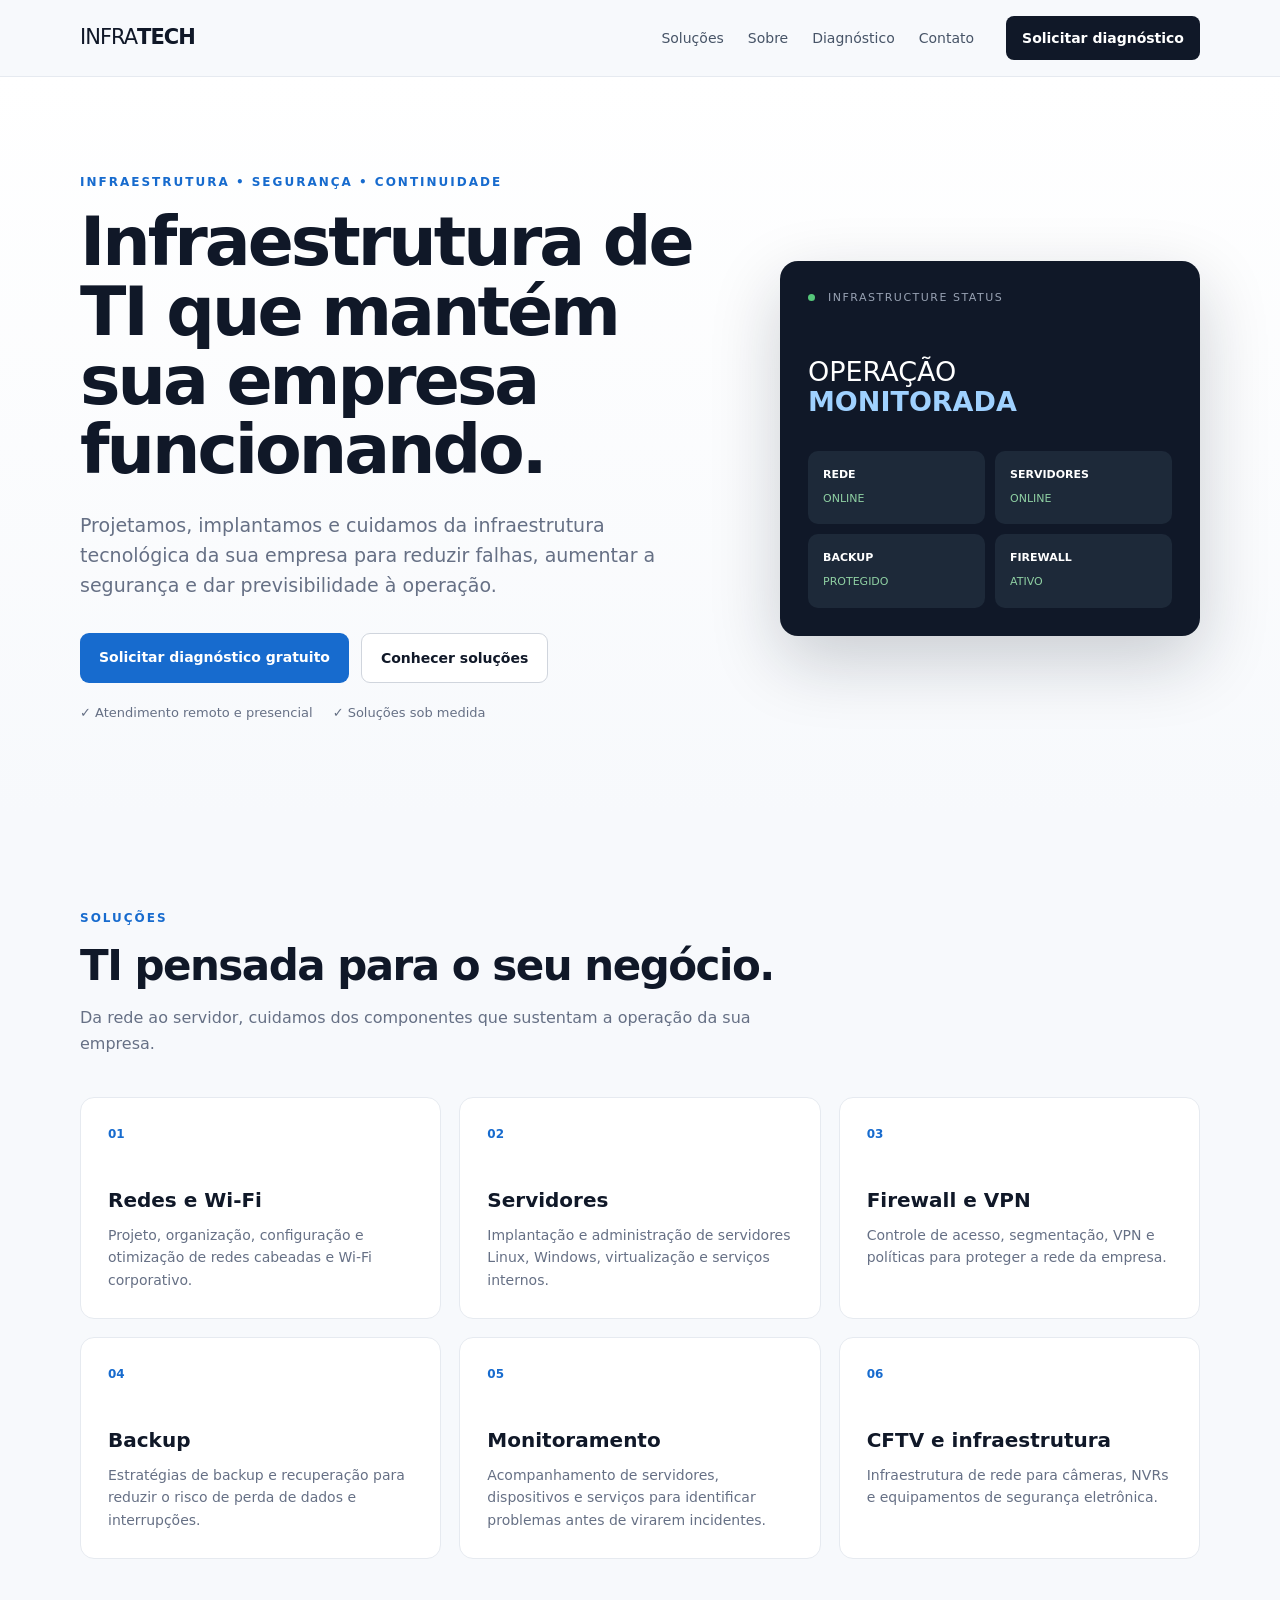
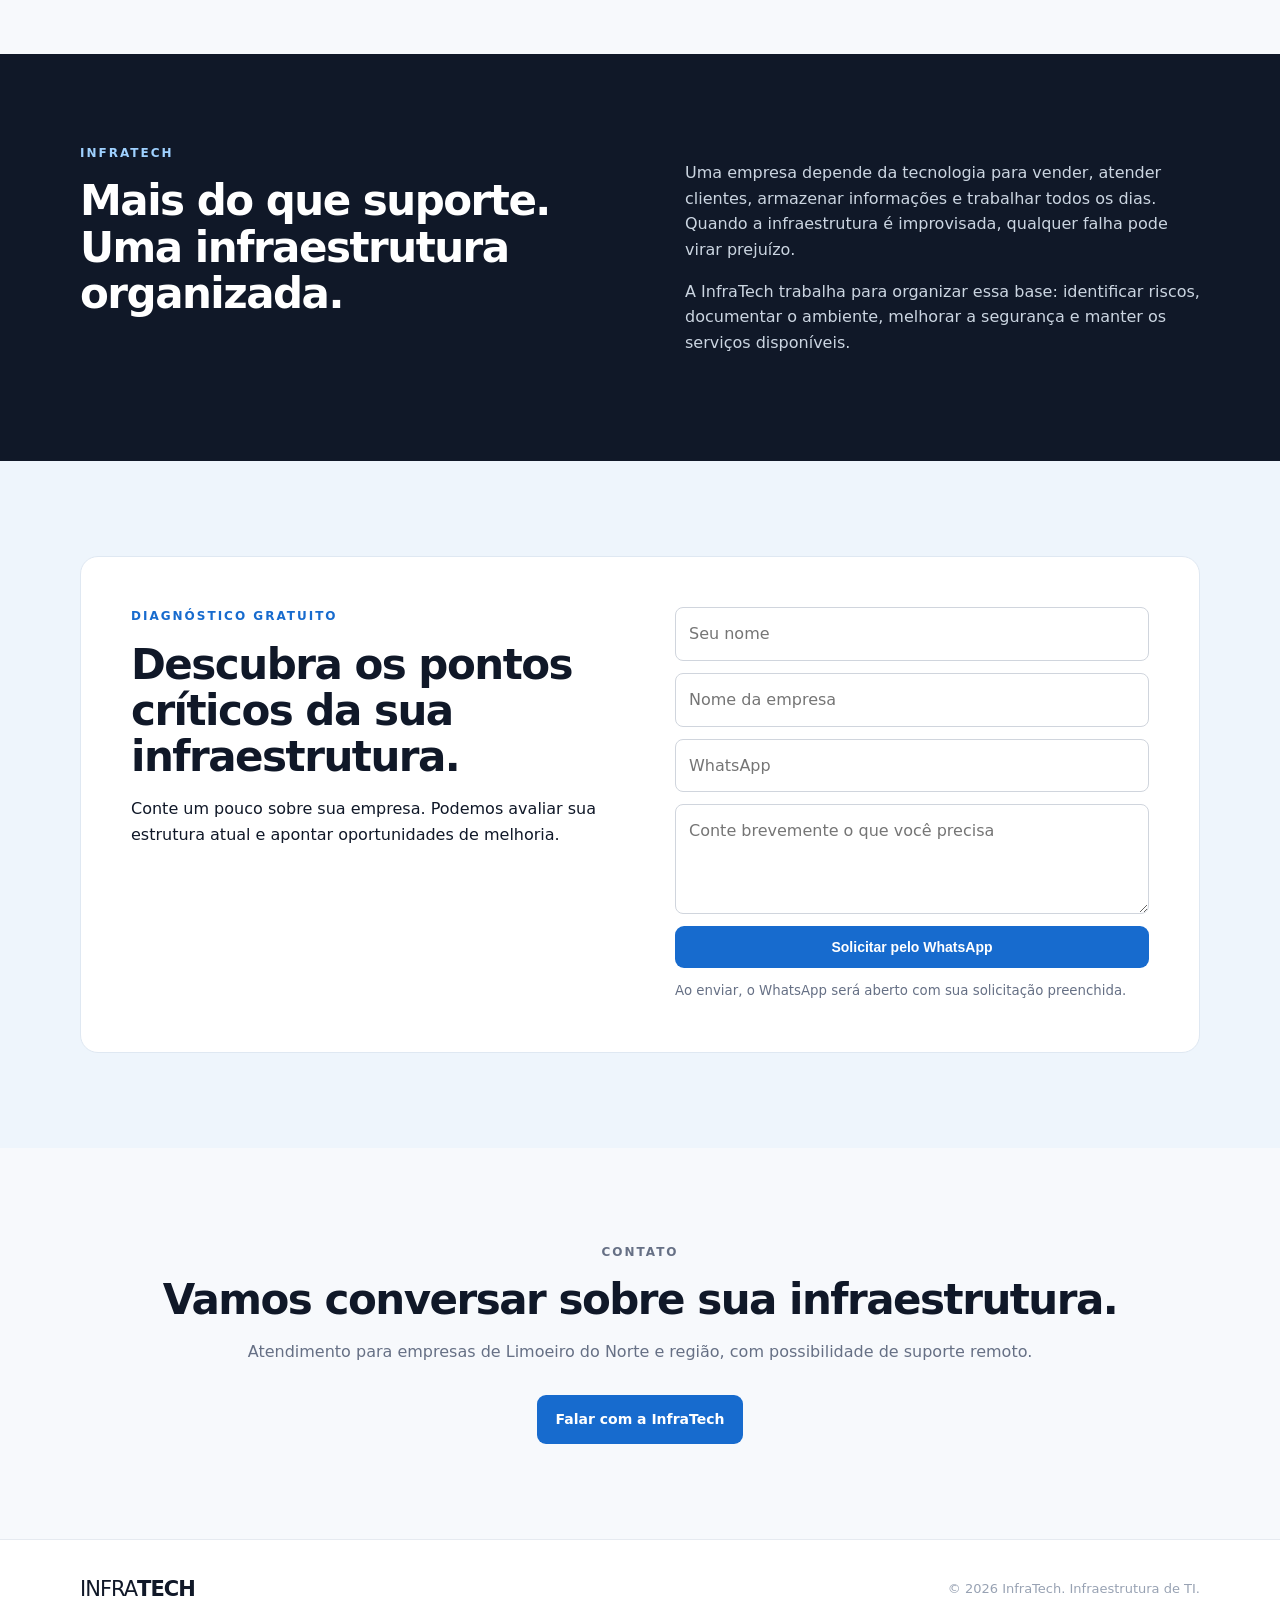
==== index.html @ 493935ac "Upload site TecInfra" ====
<!DOCTYPE html>
<html lang="pt-BR">
<head>
  <meta charset="UTF-8">
  <meta name="viewport" content="width=device-width, initial-scale=1.0">
  <meta name="description" content="InfraTech - soluções de infraestrutura de TI para empresas. Redes, servidores, segurança, backup, monitoramento e CFTV.">
  <title>InfraTech | Infraestrutura de TI</title>
  <link rel="stylesheet" href="style.css">
</head>
<body>
<header class="topbar">
  <div class="container nav">
    <a class="brand" href="#inicio"><span>INFRA</span>TECH</a>
    <nav>
      <a href="#solucoes">Soluções</a>
      <a href="#sobre">Sobre</a>
      <a href="#diagnostico">Diagnóstico</a>
      <a href="#contato">Contato</a>
    </nav>
    <a class="nav-cta" href="#diagnostico">Solicitar diagnóstico</a>
  </div>
</header>

<main id="inicio">
<section class="hero">
  <div class="container hero-grid">
    <div>
      <p class="eyebrow">INFRAESTRUTURA • SEGURANÇA • CONTINUIDADE</p>
      <h1>Infraestrutura de TI que mantém sua empresa funcionando.</h1>
      <p class="hero-text">Projetamos, implantamos e cuidamos da infraestrutura tecnológica da sua empresa para reduzir falhas, aumentar a segurança e dar previsibilidade à operação.</p>
      <div class="hero-actions">
        <a class="btn primary" href="#diagnostico">Solicitar diagnóstico gratuito</a>
        <a class="btn secondary" href="#solucoes">Conhecer soluções</a>
      </div>
      <div class="trust">
        <span>✓ Atendimento remoto e presencial</span>
        <span>✓ Soluções sob medida</span>
      </div>
    </div>
    <div class="network-card">
      <div class="card-top"><span class="dot"></span> INFRASTRUCTURE STATUS</div>
      <div class="status-main">OPERAÇÃO<br><strong>MONITORADA</strong></div>
      <div class="nodes">
        <div><b>REDE</b><span>ONLINE</span></div>
        <div><b>SERVIDORES</b><span>ONLINE</span></div>
        <div><b>BACKUP</b><span>PROTEGIDO</span></div>
        <div><b>FIREWALL</b><span>ATIVO</span></div>
      </div>
    </div>
  </div>
</section>

<section class="section" id="solucoes">
  <div class="container">
    <p class="eyebrow">SOLUÇÕES</p>
    <h2>TI pensada para o seu negócio.</h2>
    <p class="section-lead">Da rede ao servidor, cuidamos dos componentes que sustentam a operação da sua empresa.</p>
    <div class="cards">
      <article><div class="icon">01</div><h3>Redes e Wi-Fi</h3><p>Projeto, organização, configuração e otimização de redes cabeadas e Wi-Fi corporativo.</p></article>
      <article><div class="icon">02</div><h3>Servidores</h3><p>Implantação e administração de servidores Linux, Windows, virtualização e serviços internos.</p></article>
      <article><div class="icon">03</div><h3>Firewall e VPN</h3><p>Controle de acesso, segmentação, VPN e políticas para proteger a rede da empresa.</p></article>
      <article><div class="icon">04</div><h3>Backup</h3><p>Estratégias de backup e recuperação para reduzir o risco de perda de dados e interrupções.</p></article>
      <article><div class="icon">05</div><h3>Monitoramento</h3><p>Acompanhamento de servidores, dispositivos e serviços para identificar problemas antes de virarem incidentes.</p></article>
      <article><div class="icon">06</div><h3>CFTV e infraestrutura</h3><p>Infraestrutura de rede para câmeras, NVRs e equipamentos de segurança eletrônica.</p></article>
    </div>
  </div>
</section>

<section class="dark-section" id="sobre">
  <div class="container split">
    <div>
      <p class="eyebrow">INFRATECH</p>
      <h2>Mais do que suporte. Uma infraestrutura organizada.</h2>
    </div>
    <div>
      <p>Uma empresa depende da tecnologia para vender, atender clientes, armazenar informações e trabalhar todos os dias. Quando a infraestrutura é improvisada, qualquer falha pode virar prejuízo.</p>
      <p>A InfraTech trabalha para organizar essa base: identificar riscos, documentar o ambiente, melhorar a segurança e manter os serviços disponíveis.</p>
    </div>
  </div>
</section>

<section class="section diagnostic" id="diagnostico">
  <div class="container diagnostic-box">
    <div>
      <p class="eyebrow">DIAGNÓSTICO GRATUITO</p>
      <h2>Descubra os pontos críticos da sua infraestrutura.</h2>
      <p>Conte um pouco sobre sua empresa. Podemos avaliar sua estrutura atual e apontar oportunidades de melhoria.</p>
    </div>
    <form id="leadForm">
      <input id="nome" required placeholder="Seu nome">
      <input id="empresa" required placeholder="Nome da empresa">
      <input id="whatsapp" required placeholder="WhatsApp">
      <textarea id="mensagem" placeholder="Conte brevemente o que você precisa"></textarea>
      <button class="btn primary" type="submit">Solicitar pelo WhatsApp</button>
      <small>Ao enviar, o WhatsApp será aberto com sua solicitação preenchida.</small>
    </form>
  </div>
</section>

<section class="section contact" id="contato">
  <div class="container">
    <p class="eyebrow">CONTATO</p>
    <h2>Vamos conversar sobre sua infraestrutura.</h2>
    <p>Atendimento para empresas de Limoeiro do Norte e região, com possibilidade de suporte remoto.</p>
    <a class="btn primary" href="#diagnostico">Falar com a InfraTech</a>
  </div>
</section>
</main>

<footer>
  <div class="container footer">
    <div class="brand"><span>INFRA</span>TECH</div>
    <p>© <span id="year"></span> InfraTech. Infraestrutura de TI.</p>
  </div>
</footer>

<script>
  document.getElementById('year').textContent = new Date().getFullYear();

  document.getElementById('leadForm').addEventListener('submit', function(e) {
    e.preventDefault();
    const nome = document.getElementById('nome').value.trim();
    const empresa = document.getElementById('empresa').value.trim();
    const whatsapp = document.getElementById('whatsapp').value.trim();
    const mensagem = document.getElementById('mensagem').value.trim();
    const numero = '5588999999999'; // TROQUE pelo seu número com DDI + DDD.
    const texto = `Olá, InfraTech!%0A%0AQuero solicitar um diagnóstico de infraestrutura.%0A%0ANome: ${encodeURIComponent(nome)}%0AEmpresa: ${encodeURIComponent(empresa)}%0AWhatsApp: ${encodeURIComponent(whatsapp)}%0ANecessidade: ${encodeURIComponent(mensagem || 'Não informado')}`;
    window.open(`https://wa.me/${numero}?text=${texto}`, '_blank');
  });
</script>
</body>
</html>
---- style.css ----
*{box-sizing:border-box}html{scroll-behavior:smooth}body{margin:0;font-family:Inter,system-ui,-apple-system,BlinkMacSystemFont,"Segoe UI",sans-serif;background:#f7f9fc;color:#101828;line-height:1.6}.container{width:min(1120px,92%);margin:auto}.topbar{position:sticky;top:0;z-index:10;background:rgba(247,249,252,.94);backdrop-filter:blur(14px);border-bottom:1px solid #e6eaf0}.nav{height:76px;display:flex;align-items:center;gap:32px}.brand{font-weight:900;letter-spacing:-1px;font-size:21px;text-decoration:none;color:#101828}.brand span{font-weight:500}.nav nav{display:flex;gap:24px;margin-left:auto}.nav nav a{color:#475467;text-decoration:none;font-size:14px}.nav-cta{background:#101828;color:#fff;text-decoration:none;padding:11px 16px;border-radius:8px;font-size:14px;font-weight:700}.hero{padding:96px 0 90px;background:linear-gradient(180deg,#fff 0,#f7f9fc 100%)}.hero-grid{display:grid;grid-template-columns:1.2fr .8fr;gap:70px;align-items:center}.eyebrow{font-size:12px;font-weight:800;letter-spacing:2px;color:#176bce;margin:0 0 15px}.hero h1{font-size:clamp(42px,6vw,68px);line-height:1.02;letter-spacing:-3px;margin:0 0 25px;max-width:760px}.hero-text{font-size:19px;color:#667085;max-width:680px}.hero-actions{display:flex;gap:12px;flex-wrap:wrap;margin:32px 0 20px}.btn{display:inline-block;border:0;border-radius:9px;padding:13px 19px;font-weight:800;text-decoration:none;cursor:pointer;font-size:14px}.primary{background:#176bce;color:white}.secondary{background:white;color:#101828;border:1px solid #d0d5dd}.trust{display:flex;gap:20px;flex-wrap:wrap;color:#667085;font-size:13px}.network-card{background:#101828;color:white;border-radius:18px;padding:28px;box-shadow:0 25px 70px rgba(16,24,40,.2)}.card-top{font-size:11px;letter-spacing:1.5px;color:#98a2b3}.dot{display:inline-block;width:7px;height:7px;border-radius:50%;background:#55c77a;margin-right:8px}.status-main{font-size:27px;line-height:1.1;margin:50px 0 35px}.status-main strong{color:#9fd1ff}.nodes{display:grid;grid-template-columns:1fr 1fr;gap:10px}.nodes div{padding:15px;background:#1d2939;border-radius:10px}.nodes b{display:block;font-size:11px}.nodes span{font-size:11px;color:#8fd0a3}.section{padding:95px 0}.section h2,.dark-section h2{font-size:42px;line-height:1.1;letter-spacing:-1.5px;margin:0 0 14px}.section-lead{color:#667085;max-width:680px}.cards{display:grid;grid-template-columns:repeat(3,1fr);gap:18px;margin-top:40px}.cards article{background:#fff;border:1px solid #e6eaf0;border-radius:14px;padding:27px;min-height:220px}.icon{font-size:12px;font-weight:900;color:#176bce;margin-bottom:40px}.cards h3{margin:0 0 8px;font-size:20px}.cards p{margin:0;color:#667085;font-size:14px}.dark-section{background:#101828;color:white;padding:90px 0}.split{display:grid;grid-template-columns:1fr 1fr;gap:90px}.dark-section .eyebrow{color:#9fd1ff}.dark-section p:not(.eyebrow){color:#cbd5e1}.diagnostic{background:#eef5fc}.diagnostic-box{display:grid;grid-template-columns:1fr 1fr;gap:70px;background:white;border-radius:18px;padding:50px;border:1px solid #dfe8f2}.diagnostic-box form{display:grid;gap:12px}.diagnostic-box input,.diagnostic-box textarea{width:100%;border:1px solid #d0d5dd;border-radius:8px;padding:13px;font:inherit}.diagnostic-box textarea{min-height:110px;resize:vertical}.diagnostic-box small{color:#667085}.contact{text-align:center}.contact p{color:#667085}.contact .btn{margin-top:15px}footer{background:#fff;border-top:1px solid #e6eaf0}.footer{min-height:100px;display:flex;align-items:center;justify-content:space-between;gap:20px}.footer p{margin:0;color:#98a2b3;font-size:13px}@media(max-width:850px){.nav nav{display:none}.nav-cta{margin-left:auto}.hero-grid,.split,.diagnostic-box{grid-template-columns:1fr}.hero{padding-top:65px}.hero h1{letter-spacing:-2px}.cards{grid-template-columns:1fr 1fr}.diagnostic-box{padding:30px}.split{gap:25px}}@media(max-width:560px){.cards{grid-template-columns:1fr}.hero-actions .btn{width:100%;text-align:center}.footer{flex-direction:column;justify-content:center}.nav{gap:10px}.nav-cta{font-size:12px;padding:9px 11px}}
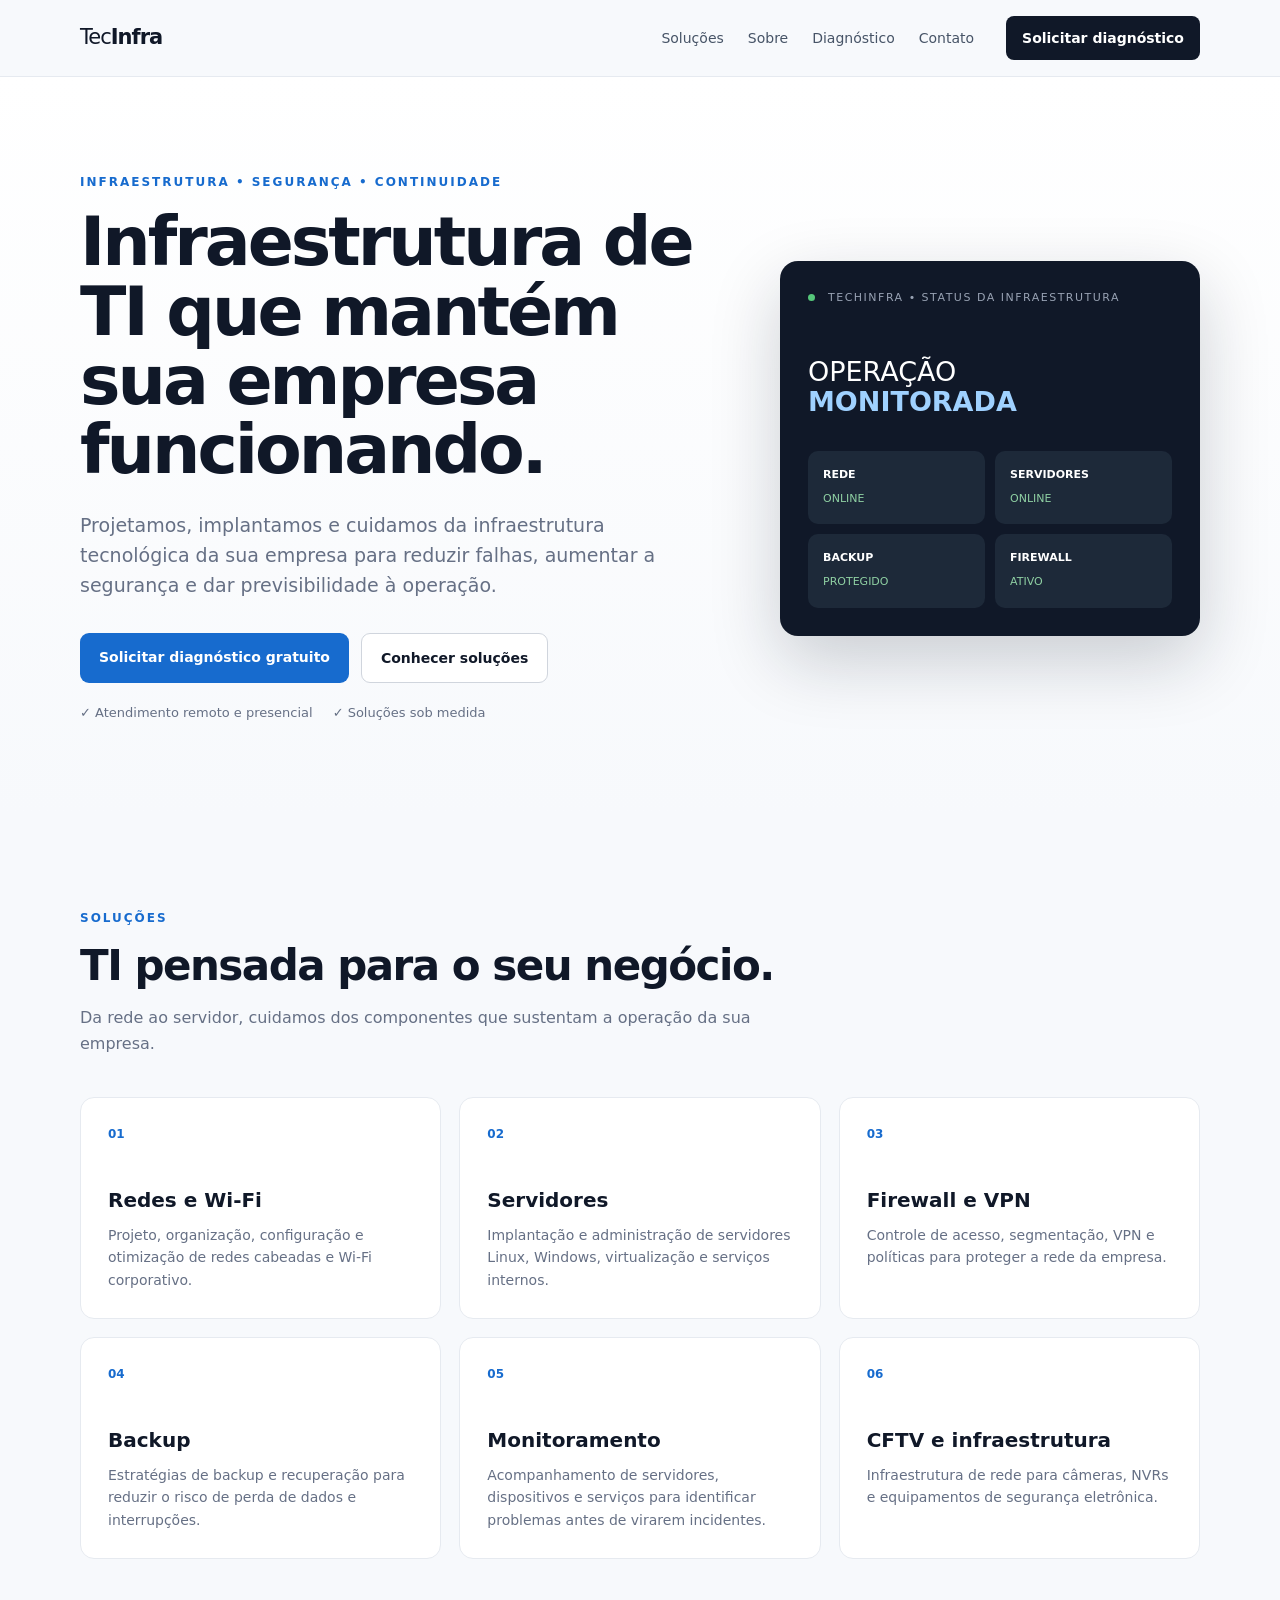
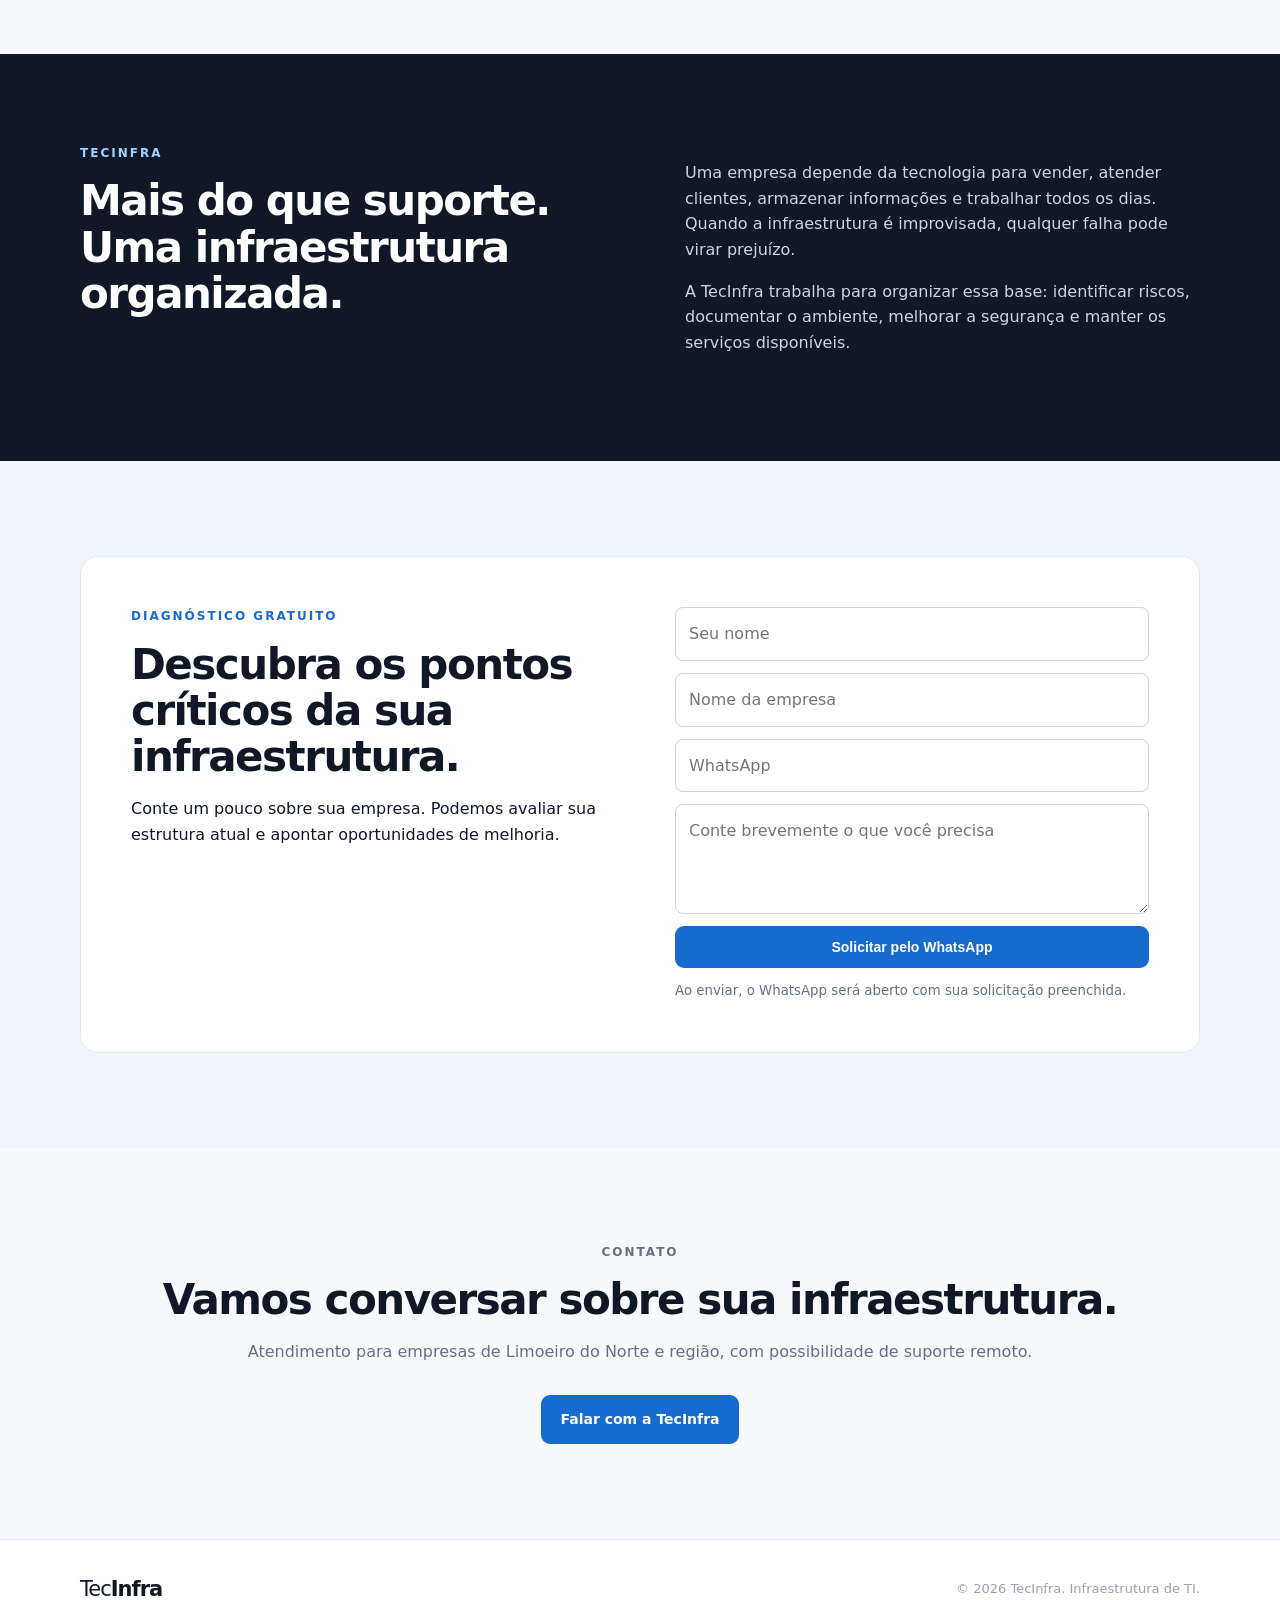
==== commit bebdada6: "Add files via upload" ====
--- a/index.html
+++ b/index.html
@@ -3,14 +3,14 @@
 <head>
   <meta charset="UTF-8">
   <meta name="viewport" content="width=device-width, initial-scale=1.0">
-  <meta name="description" content="InfraTech - soluções de infraestrutura de TI para empresas. Redes, servidores, segurança, backup, monitoramento e CFTV.">
-  <title>InfraTech | Infraestrutura de TI</title>
+  <meta name="description" content="TecInfra - soluções de infraestrutura de TI para empresas. Redes, servidores, segurança, backup, monitoramento e CFTV.">
+  <title>TecInfra | Infraestrutura de TI</title>
   <link rel="stylesheet" href="style.css">
 </head>
 <body>
 <header class="topbar">
   <div class="container nav">
-    <a class="brand" href="#inicio"><span>INFRA</span>TECH</a>
+    <a class="brand" href="#inicio"><span>Tec</span>Infra</a>
     <nav>
       <a href="#solucoes">Soluções</a>
       <a href="#sobre">Sobre</a>
@@ -38,7 +38,7 @@
       </div>
     </div>
     <div class="network-card">
-      <div class="card-top"><span class="dot"></span> INFRASTRUCTURE STATUS</div>
+      <div class="card-top"><span class="dot"></span> TECHINFRA • STATUS DA INFRAESTRUTURA</div>
       <div class="status-main">OPERAÇÃO<br><strong>MONITORADA</strong></div>
       <div class="nodes">
         <div><b>REDE</b><span>ONLINE</span></div>
@@ -69,12 +69,12 @@
 <section class="dark-section" id="sobre">
   <div class="container split">
     <div>
-      <p class="eyebrow">INFRATECH</p>
+      <p class="eyebrow">TECINFRA</p>
       <h2>Mais do que suporte. Uma infraestrutura organizada.</h2>
     </div>
     <div>
       <p>Uma empresa depende da tecnologia para vender, atender clientes, armazenar informações e trabalhar todos os dias. Quando a infraestrutura é improvisada, qualquer falha pode virar prejuízo.</p>
-      <p>A InfraTech trabalha para organizar essa base: identificar riscos, documentar o ambiente, melhorar a segurança e manter os serviços disponíveis.</p>
+      <p>A TecInfra trabalha para organizar essa base: identificar riscos, documentar o ambiente, melhorar a segurança e manter os serviços disponíveis.</p>
     </div>
   </div>
 </section>
@@ -102,15 +102,15 @@
     <p class="eyebrow">CONTATO</p>
     <h2>Vamos conversar sobre sua infraestrutura.</h2>
     <p>Atendimento para empresas de Limoeiro do Norte e região, com possibilidade de suporte remoto.</p>
-    <a class="btn primary" href="#diagnostico">Falar com a InfraTech</a>
+    <a class="btn primary" href="#diagnostico">Falar com a TecInfra</a>
   </div>
 </section>
 </main>
 
 <footer>
   <div class="container footer">
-    <div class="brand"><span>INFRA</span>TECH</div>
-    <p>© <span id="year"></span> InfraTech. Infraestrutura de TI.</p>
+    <div class="brand"><span>Tec</span>Infra</div>
+    <p>© <span id="year"></span> TecInfra. Infraestrutura de TI.</p>
   </div>
 </footer>
 
@@ -123,8 +123,8 @@
     const empresa = document.getElementById('empresa').value.trim();
     const whatsapp = document.getElementById('whatsapp').value.trim();
     const mensagem = document.getElementById('mensagem').value.trim();
-    const numero = '5588999999999'; // TROQUE pelo seu número com DDI + DDD.
-    const texto = `Olá, InfraTech!%0A%0AQuero solicitar um diagnóstico de infraestrutura.%0A%0ANome: ${encodeURIComponent(nome)}%0AEmpresa: ${encodeURIComponent(empresa)}%0AWhatsApp: ${encodeURIComponent(whatsapp)}%0ANecessidade: ${encodeURIComponent(mensagem || 'Não informado')}`;
+    const numero = '5588999999999'; // TROQUE pelo WhatsApp da TecInfra.
+    const texto = `Olá, TecInfra!%0A%0AQuero solicitar um diagnóstico de infraestrutura.%0A%0ANome: ${encodeURIComponent(nome)}%0AEmpresa: ${encodeURIComponent(empresa)}%0AWhatsApp: ${encodeURIComponent(whatsapp)}%0ANecessidade: ${encodeURIComponent(mensagem || 'Não informado')}`;
     window.open(`https://wa.me/${numero}?text=${texto}`, '_blank');
   });
 </script>
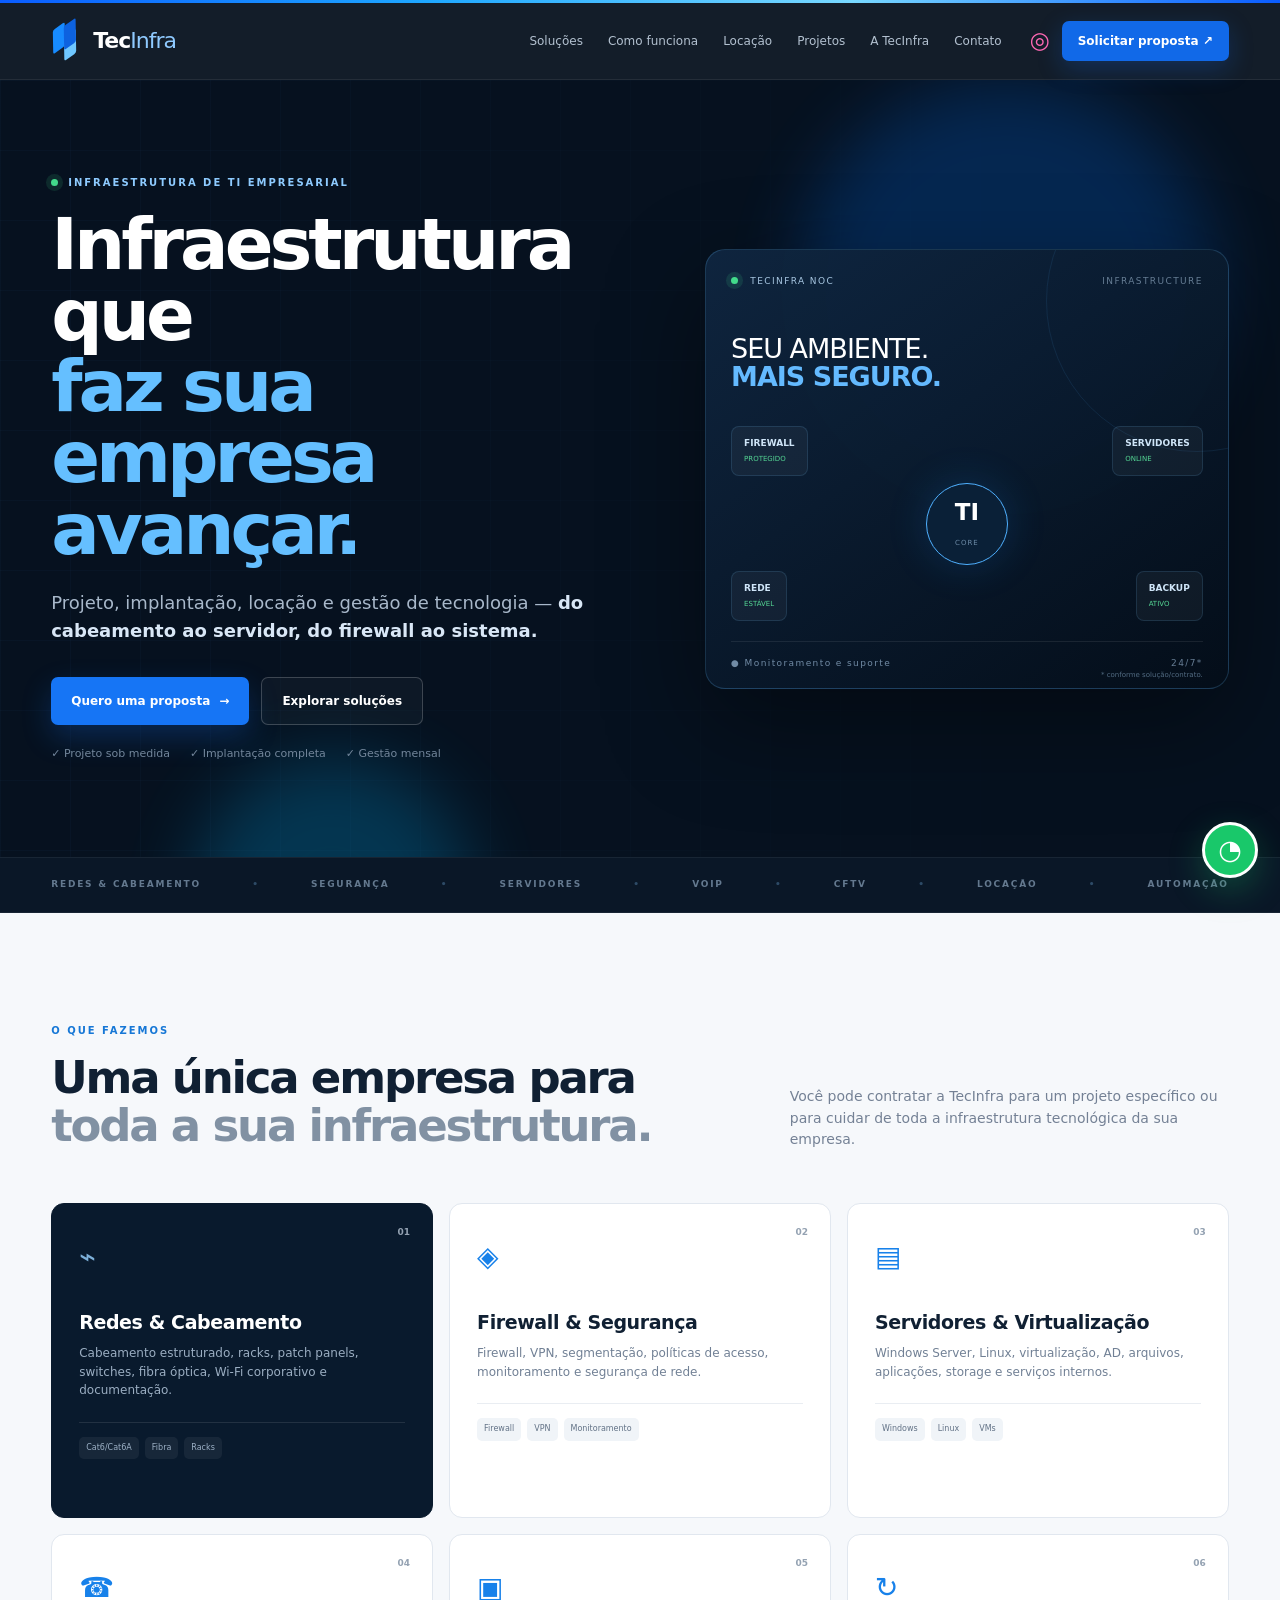
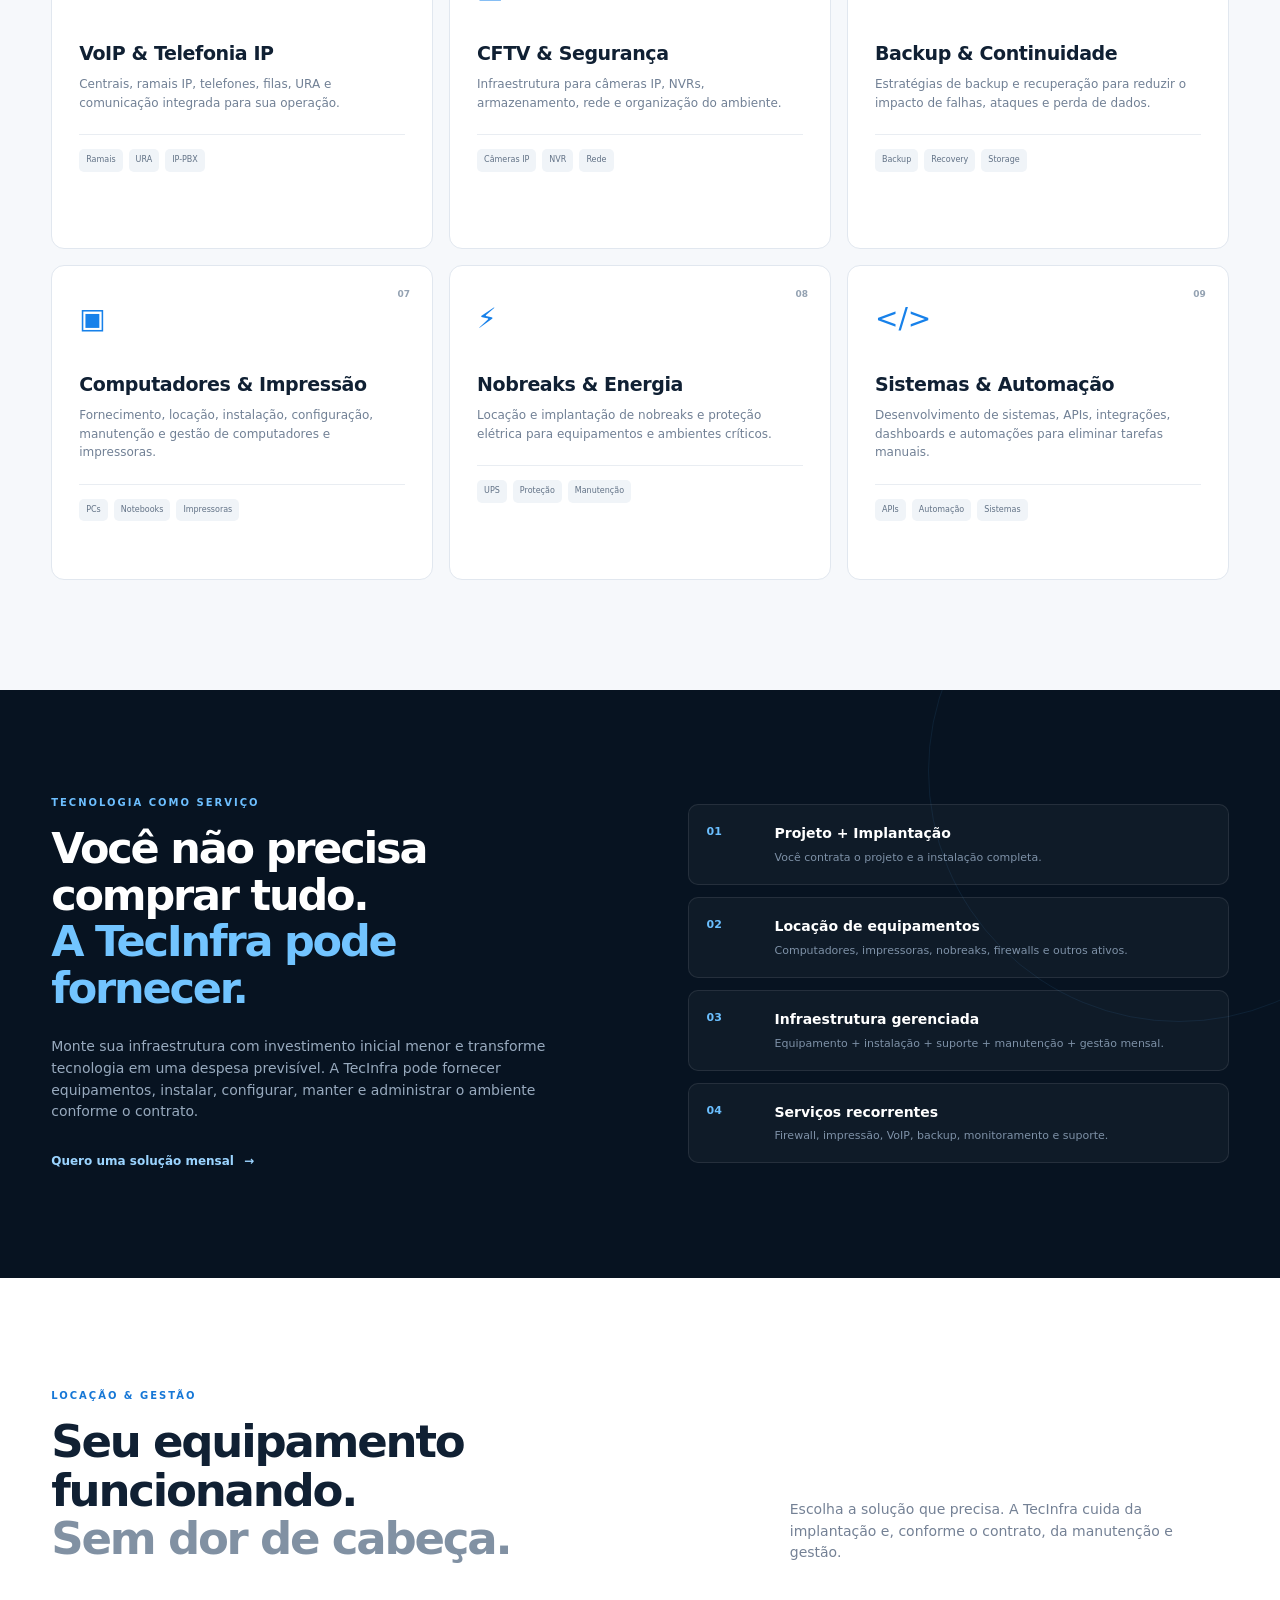
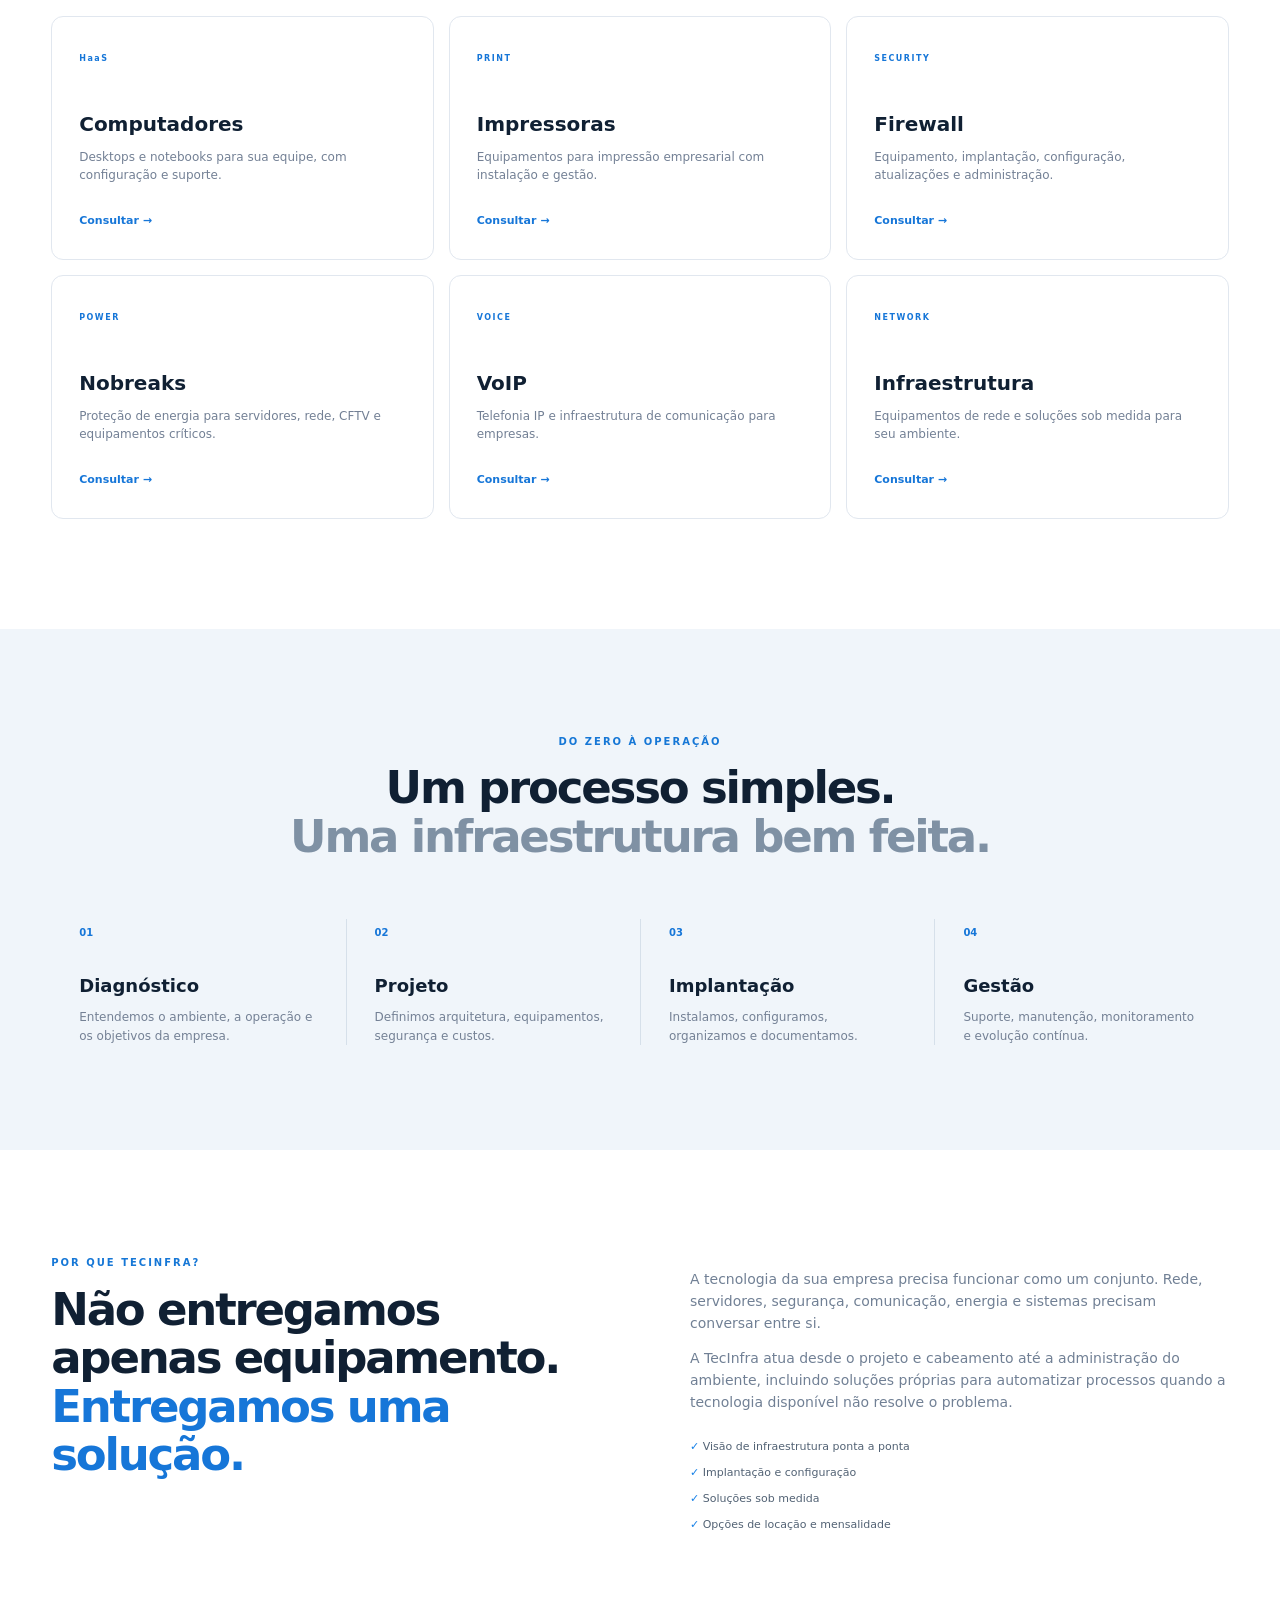
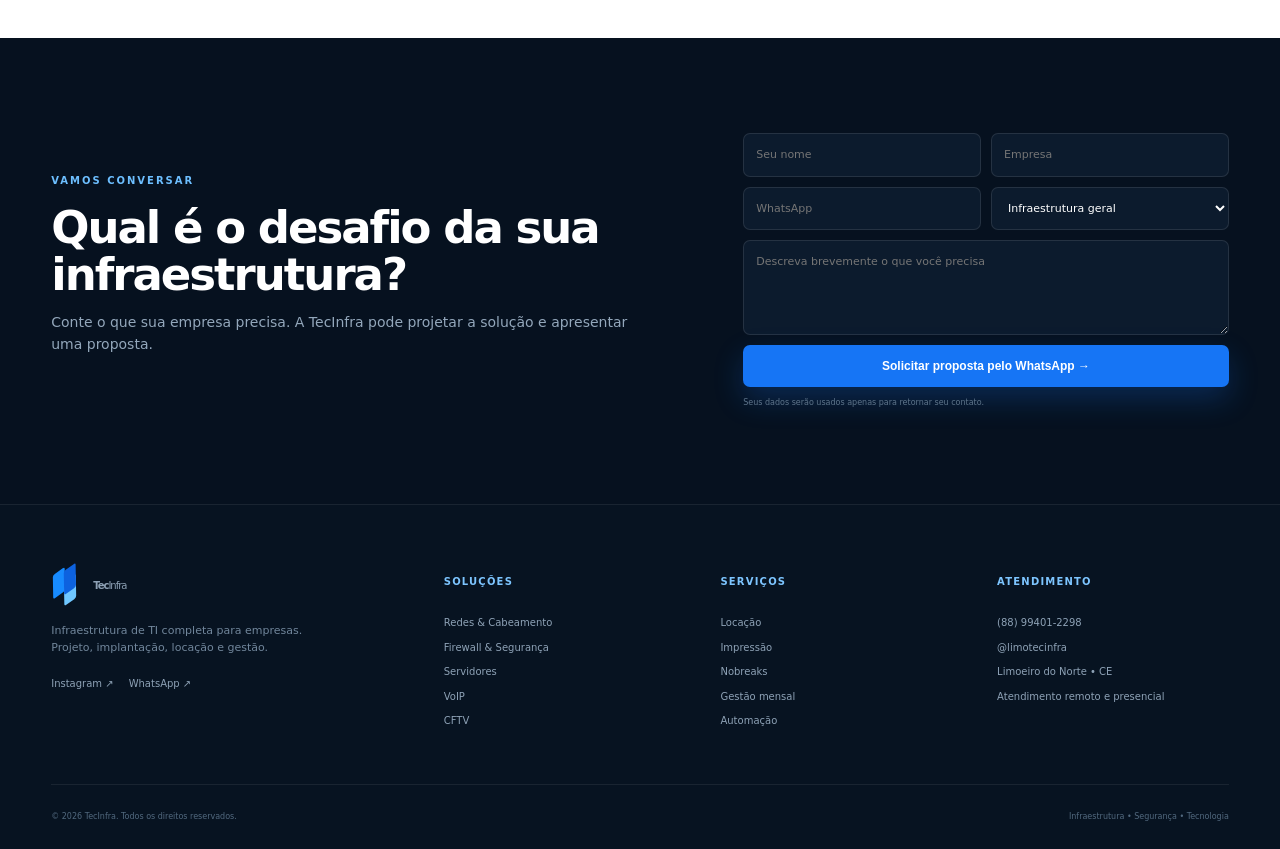
==== commit b10cc5dc: "Add files via upload" ====
--- a/index.html
+++ b/index.html
@@ -1,132 +1,286 @@
-<!DOCTYPE html>
+<!doctype html>
 <html lang="pt-BR">
 <head>
-  <meta charset="UTF-8">
-  <meta name="viewport" content="width=device-width, initial-scale=1.0">
-  <meta name="description" content="TecInfra - soluções de infraestrutura de TI para empresas. Redes, servidores, segurança, backup, monitoramento e CFTV.">
-  <title>TecInfra | Infraestrutura de TI</title>
+  <meta charset="utf-8">
+  <meta name="viewport" content="width=device-width,initial-scale=1">
+  <meta name="description" content="TecInfra — infraestrutura de TI completa para empresas: redes, cabeamento estruturado, firewall, servidores, VoIP, CFTV, locação de equipamentos, automação e gestão mensal.">
+  <meta name="theme-color" content="#06111f">
+  <meta property="og:title" content="TecInfra | Infraestrutura de TI completa">
+  <meta property="og:description" content="Projeto, implantação, locação e gestão de infraestrutura de TI.">
+  <meta property="og:type" content="website">
+  <title>TecInfra | Infraestrutura de TI completa</title>
   <link rel="stylesheet" href="style.css">
 </head>
 <body>
-<header class="topbar">
-  <div class="container nav">
-    <a class="brand" href="#inicio"><span>Tec</span>Infra</a>
-    <nav>
-      <a href="#solucoes">Soluções</a>
-      <a href="#sobre">Sobre</a>
-      <a href="#diagnostico">Diagnóstico</a>
-      <a href="#contato">Contato</a>
-    </nav>
-    <a class="nav-cta" href="#diagnostico">Solicitar diagnóstico</a>
-  </div>
-</header>
-
-<main id="inicio">
-<section class="hero">
-  <div class="container hero-grid">
-    <div>
-      <p class="eyebrow">INFRAESTRUTURA • SEGURANÇA • CONTINUIDADE</p>
-      <h1>Infraestrutura de TI que mantém sua empresa funcionando.</h1>
-      <p class="hero-text">Projetamos, implantamos e cuidamos da infraestrutura tecnológica da sua empresa para reduzir falhas, aumentar a segurança e dar previsibilidade à operação.</p>
-      <div class="hero-actions">
-        <a class="btn primary" href="#diagnostico">Solicitar diagnóstico gratuito</a>
-        <a class="btn secondary" href="#solucoes">Conhecer soluções</a>
-      </div>
-      <div class="trust">
-        <span>✓ Atendimento remoto e presencial</span>
-        <span>✓ Soluções sob medida</span>
+  <div class="topline"></div>
+
+  <header class="header" id="header">
+    <div class="container nav">
+      <a href="#inicio" class="logo" aria-label="TecInfra">
+        <span class="logo-mark"><span></span><span></span><span></span></span>
+        <span class="logo-text">Tec<span>Infra</span></span>
+      </a>
+
+      <nav class="nav-links" id="navLinks">
+        <a href="#solucoes">Soluções</a>
+        <a href="#as-a-service">Como funciona</a>
+        <a href="#locacao">Locação</a>
+        <a href="#projetos">Projetos</a>
+        <a href="#empresa">A TecInfra</a>
+        <a href="#contato">Contato</a>
+      </nav>
+
+      <div class="nav-actions">
+        <a class="instagram-mini" href="https://www.instagram.com/limotecinfra/" target="_blank" rel="noopener" aria-label="Instagram TecInfra">◎</a>
+        <a class="nav-button" href="#contato">Solicitar proposta <span>↗</span></a>
+        <button class="menu-button" id="menuButton" aria-label="Abrir menu" aria-expanded="false">☰</button>
       </div>
     </div>
-    <div class="network-card">
-      <div class="card-top"><span class="dot"></span> TECHINFRA • STATUS DA INFRAESTRUTURA</div>
-      <div class="status-main">OPERAÇÃO<br><strong>MONITORADA</strong></div>
-      <div class="nodes">
-        <div><b>REDE</b><span>ONLINE</span></div>
-        <div><b>SERVIDORES</b><span>ONLINE</span></div>
-        <div><b>BACKUP</b><span>PROTEGIDO</span></div>
-        <div><b>FIREWALL</b><span>ATIVO</span></div>
-      </div>
+  </header>
+
+  <main id="inicio">
+    <section class="hero">
+      <div class="hero-gridlines"></div>
+      <div class="glow glow-a"></div><div class="glow glow-b"></div>
+      <div class="container hero-content">
+        <div class="hero-copy">
+          <div class="eyebrow hero-eyebrow"><span class="pulse"></span> INFRAESTRUTURA DE TI EMPRESARIAL</div>
+          <h1>Infraestrutura que<br><strong>faz sua empresa avançar.</strong></h1>
+          <p class="hero-lead">Projeto, implantação, locação e gestão de tecnologia — <b>do cabeamento ao servidor, do firewall ao sistema.</b></p>
+          <div class="hero-cta">
+            <a class="btn btn-blue" href="#contato">Quero uma proposta <span>→</span></a>
+            <a class="btn btn-outline" href="#solucoes">Explorar soluções</a>
+          </div>
+          <div class="hero-tags">
+            <span>✓ Projeto sob medida</span>
+            <span>✓ Implantação completa</span>
+            <span>✓ Gestão mensal</span>
+          </div>
+        </div>
+
+        <div class="hero-panel">
+          <div class="panel-top">
+            <span><i class="online"></i> TECINFRA NOC</span>
+            <span>INFRASTRUCTURE</span>
+          </div>
+          <div class="panel-title">SEU AMBIENTE.<br><b>MAIS SEGURO.</b></div>
+          <div class="panel-network">
+            <div class="network-center"><span>TI</span><small>CORE</small></div>
+            <div class="network-node n1"><b>FIREWALL</b><span>PROTEGIDO</span></div>
+            <div class="network-node n2"><b>SERVIDORES</b><span>ONLINE</span></div>
+            <div class="network-node n3"><b>REDE</b><span>ESTÁVEL</span></div>
+            <div class="network-node n4"><b>BACKUP</b><span>ATIVO</span></div>
+          </div>
+          <div class="panel-bottom"><span>● Monitoramento e suporte</span><span>24/7*</span></div>
+          <small class="panel-note">* conforme solução/contrato.</small>
+        </div>
+      </div>
+    </section>
+
+    <section class="trustbar">
+      <div class="container trustbar-inner">
+        <span>REDES & CABEAMENTO</span><b>•</b><span>SEGURANÇA</span><b>•</b><span>SERVIDORES</span><b>•</b><span>VOIP</span><b>•</b><span>CFTV</span><b>•</b><span>LOCAÇÃO</span><b>•</b><span>AUTOMAÇÃO</span>
+      </div>
+    </section>
+
+    <section class="section" id="solucoes">
+      <div class="container">
+        <div class="section-intro">
+          <div>
+            <div class="eyebrow">O QUE FAZEMOS</div>
+            <h2>Uma única empresa para<br><em>toda a sua infraestrutura.</em></h2>
+          </div>
+          <p>Você pode contratar a TecInfra para um projeto específico ou para cuidar de toda a infraestrutura tecnológica da sua empresa.</p>
+        </div>
+
+        <div class="service-grid">
+          <article class="service-card dark">
+            <span class="service-number">01</span><div class="service-icon">⌁</div>
+            <h3>Redes & Cabeamento</h3>
+            <p>Cabeamento estruturado, racks, patch panels, switches, fibra óptica, Wi-Fi corporativo e documentação.</p>
+            <div class="chips"><span>Cat6/Cat6A</span><span>Fibra</span><span>Racks</span></div>
+          </article>
+          <article class="service-card">
+            <span class="service-number">02</span><div class="service-icon blue">◈</div>
+            <h3>Firewall & Segurança</h3>
+            <p>Firewall, VPN, segmentação, políticas de acesso, monitoramento e segurança de rede.</p>
+            <div class="chips"><span>Firewall</span><span>VPN</span><span>Monitoramento</span></div>
+          </article>
+          <article class="service-card">
+            <span class="service-number">03</span><div class="service-icon blue">▤</div>
+            <h3>Servidores & Virtualização</h3>
+            <p>Windows Server, Linux, virtualização, AD, arquivos, aplicações, storage e serviços internos.</p>
+            <div class="chips"><span>Windows</span><span>Linux</span><span>VMs</span></div>
+          </article>
+          <article class="service-card">
+            <span class="service-number">04</span><div class="service-icon blue">☎</div>
+            <h3>VoIP & Telefonia IP</h3>
+            <p>Centrais, ramais IP, telefones, filas, URA e comunicação integrada para sua operação.</p>
+            <div class="chips"><span>Ramais</span><span>URA</span><span>IP-PBX</span></div>
+          </article>
+          <article class="service-card">
+            <span class="service-number">05</span><div class="service-icon blue">▣</div>
+            <h3>CFTV & Segurança</h3>
+            <p>Infraestrutura para câmeras IP, NVRs, armazenamento, rede e organização do ambiente.</p>
+            <div class="chips"><span>Câmeras IP</span><span>NVR</span><span>Rede</span></div>
+          </article>
+          <article class="service-card">
+            <span class="service-number">06</span><div class="service-icon blue">↻</div>
+            <h3>Backup & Continuidade</h3>
+            <p>Estratégias de backup e recuperação para reduzir o impacto de falhas, ataques e perda de dados.</p>
+            <div class="chips"><span>Backup</span><span>Recovery</span><span>Storage</span></div>
+          </article>
+          <article class="service-card">
+            <span class="service-number">07</span><div class="service-icon blue">▣</div>
+            <h3>Computadores & Impressão</h3>
+            <p>Fornecimento, locação, instalação, configuração, manutenção e gestão de computadores e impressoras.</p>
+            <div class="chips"><span>PCs</span><span>Notebooks</span><span>Impressoras</span></div>
+          </article>
+          <article class="service-card">
+            <span class="service-number">08</span><div class="service-icon blue">⚡</div>
+            <h3>Nobreaks & Energia</h3>
+            <p>Locação e implantação de nobreaks e proteção elétrica para equipamentos e ambientes críticos.</p>
+            <div class="chips"><span>UPS</span><span>Proteção</span><span>Manutenção</span></div>
+          </article>
+          <article class="service-card">
+            <span class="service-number">09</span><div class="service-icon blue">&lt;/&gt;</div>
+            <h3>Sistemas & Automação</h3>
+            <p>Desenvolvimento de sistemas, APIs, integrações, dashboards e automações para eliminar tarefas manuais.</p>
+            <div class="chips"><span>APIs</span><span>Automação</span><span>Sistemas</span></div>
+          </article>
+        </div>
+      </div>
+    </section>
+
+    <section class="as-service" id="as-a-service">
+      <div class="container as-grid">
+        <div class="as-copy">
+          <div class="eyebrow light">TECNOLOGIA COMO SERVIÇO</div>
+          <h2>Você não precisa comprar tudo.<br><strong>A TecInfra pode fornecer.</strong></h2>
+          <p>Monte sua infraestrutura com investimento inicial menor e transforme tecnologia em uma despesa previsível. A TecInfra pode fornecer equipamentos, instalar, configurar, manter e administrar o ambiente conforme o contrato.</p>
+          <a class="text-button" href="#contato">Quero uma solução mensal <span>→</span></a>
+        </div>
+        <div class="models">
+          <div class="model"><div class="model-icon">01</div><div><h3>Projeto + Implantação</h3><p>Você contrata o projeto e a instalação completa.</p></div></div>
+          <div class="model"><div class="model-icon">02</div><div><h3>Locação de equipamentos</h3><p>Computadores, impressoras, nobreaks, firewalls e outros ativos.</p></div></div>
+          <div class="model"><div class="model-icon">03</div><div><h3>Infraestrutura gerenciada</h3><p>Equipamento + instalação + suporte + manutenção + gestão mensal.</p></div></div>
+          <div class="model"><div class="model-icon">04</div><div><h3>Serviços recorrentes</h3><p>Firewall, impressão, VoIP, backup, monitoramento e suporte.</p></div></div>
+        </div>
+      </div>
+    </section>
+
+    <section class="section locacao" id="locacao">
+      <div class="container">
+        <div class="section-intro compact">
+          <div><div class="eyebrow">LOCAÇÃO & GESTÃO</div><h2>Seu equipamento funcionando.<br><em>Sem dor de cabeça.</em></h2></div>
+          <p>Escolha a solução que precisa. A TecInfra cuida da implantação e, conforme o contrato, da manutenção e gestão.</p>
+        </div>
+        <div class="rental-grid">
+          <div class="rental"><span>HaaS</span><h3>Computadores</h3><p>Desktops e notebooks para sua equipe, com configuração e suporte.</p><a href="#contato">Consultar →</a></div>
+          <div class="rental"><span>PRINT</span><h3>Impressoras</h3><p>Equipamentos para impressão empresarial com instalação e gestão.</p><a href="#contato">Consultar →</a></div>
+          <div class="rental"><span>SECURITY</span><h3>Firewall</h3><p>Equipamento, implantação, configuração, atualizações e administração.</p><a href="#contato">Consultar →</a></div>
+          <div class="rental"><span>POWER</span><h3>Nobreaks</h3><p>Proteção de energia para servidores, rede, CFTV e equipamentos críticos.</p><a href="#contato">Consultar →</a></div>
+          <div class="rental"><span>VOICE</span><h3>VoIP</h3><p>Telefonia IP e infraestrutura de comunicação para empresas.</p><a href="#contato">Consultar →</a></div>
+          <div class="rental"><span>NETWORK</span><h3>Infraestrutura</h3><p>Equipamentos de rede e soluções sob medida para seu ambiente.</p><a href="#contato">Consultar →</a></div>
+        </div>
+      </div>
+    </section>
+
+    <section class="process" id="projetos">
+      <div class="container">
+        <div class="center-intro"><div class="eyebrow">DO ZERO À OPERAÇÃO</div><h2>Um processo simples.<br><span>Uma infraestrutura bem feita.</span></h2></div>
+        <div class="steps">
+          <div class="step"><span>01</span><h3>Diagnóstico</h3><p>Entendemos o ambiente, a operação e os objetivos da empresa.</p></div>
+          <div class="step"><span>02</span><h3>Projeto</h3><p>Definimos arquitetura, equipamentos, segurança e custos.</p></div>
+          <div class="step"><span>03</span><h3>Implantação</h3><p>Instalamos, configuramos, organizamos e documentamos.</p></div>
+          <div class="step"><span>04</span><h3>Gestão</h3><p>Suporte, manutenção, monitoramento e evolução contínua.</p></div>
+        </div>
+      </div>
+    </section>
+
+    <section class="company" id="empresa">
+      <div class="container company-grid">
+        <div>
+          <div class="eyebrow">POR QUE TECINFRA?</div>
+          <h2>Não entregamos apenas equipamento.<br><strong>Entregamos uma solução.</strong></h2>
+        </div>
+        <div class="company-text">
+          <p>A tecnologia da sua empresa precisa funcionar como um conjunto. Rede, servidores, segurança, comunicação, energia e sistemas precisam conversar entre si.</p>
+          <p>A TecInfra atua desde o projeto e cabeamento até a administração do ambiente, incluindo soluções próprias para automatizar processos quando a tecnologia disponível não resolve o problema.</p>
+          <div class="checks"><span>✓ Visão de infraestrutura ponta a ponta</span><span>✓ Implantação e configuração</span><span>✓ Soluções sob medida</span><span>✓ Opções de locação e mensalidade</span></div>
+        </div>
+      </div>
+    </section>
+
+    <section class="cta" id="contato">
+      <div class="container cta-box">
+        <div>
+          <div class="eyebrow light">VAMOS CONVERSAR</div>
+          <h2>Qual é o desafio da sua infraestrutura?</h2>
+          <p>Conte o que sua empresa precisa. A TecInfra pode projetar a solução e apresentar uma proposta.</p>
+        </div>
+        <form id="leadForm">
+          <input id="nome" required placeholder="Seu nome">
+          <input id="empresa" required placeholder="Empresa">
+          <input id="whatsapp" required placeholder="WhatsApp">
+          <select id="interesse">
+            <option value="Infraestrutura geral">Infraestrutura geral</option>
+            <option value="Redes e cabeamento">Redes e cabeamento</option>
+            <option value="Firewall e segurança">Firewall e segurança</option>
+            <option value="Servidores">Servidores</option>
+            <option value="VoIP">VoIP</option>
+            <option value="Locação de equipamentos">Locação de equipamentos</option>
+            <option value="Impressão">Impressão</option>
+            <option value="Nobreaks">Nobreaks</option>
+            <option value="Sistemas e automação">Sistemas e automação</option>
+          </select>
+          <textarea id="mensagem" placeholder="Descreva brevemente o que você precisa"></textarea>
+          <button class="btn btn-blue" type="submit">Solicitar proposta pelo WhatsApp →</button>
+          <small>Seus dados serão usados apenas para retornar seu contato.</small>
+        </form>
+      </div>
+    </section>
+  </main>
+
+  <footer class="footer">
+    <div class="container footer-grid">
+      <div class="footer-brand">
+        <a href="#inicio" class="logo"><span class="logo-mark"><span></span><span></span><span></span></span><span class="logo-text">Tec<span>Infra</span></span></a>
+        <p>Infraestrutura de TI completa para empresas.<br>Projeto, implantação, locação e gestão.</p>
+        <div class="socials"><a href="https://www.instagram.com/limotecinfra/" target="_blank" rel="noopener">Instagram ↗</a><a href="https://wa.me/5588994012298" target="_blank" rel="noopener">WhatsApp ↗</a></div>
+      </div>
+      <div><h4>Soluções</h4><a href="#solucoes">Redes & Cabeamento</a><a href="#solucoes">Firewall & Segurança</a><a href="#solucoes">Servidores</a><a href="#solucoes">VoIP</a><a href="#solucoes">CFTV</a></div>
+      <div><h4>Serviços</h4><a href="#locacao">Locação</a><a href="#locacao">Impressão</a><a href="#locacao">Nobreaks</a><a href="#as-a-service">Gestão mensal</a><a href="#solucoes">Automação</a></div>
+      <div><h4>Atendimento</h4><a href="tel:+5588994012298">(88) 99401-2298</a><a href="https://www.instagram.com/limotecinfra/" target="_blank" rel="noopener">@limotecinfra</a><span>Limoeiro do Norte • CE</span><span>Atendimento remoto e presencial</span></div>
     </div>
-  </div>
-</section>
-
-<section class="section" id="solucoes">
-  <div class="container">
-    <p class="eyebrow">SOLUÇÕES</p>
-    <h2>TI pensada para o seu negócio.</h2>
-    <p class="section-lead">Da rede ao servidor, cuidamos dos componentes que sustentam a operação da sua empresa.</p>
-    <div class="cards">
-      <article><div class="icon">01</div><h3>Redes e Wi-Fi</h3><p>Projeto, organização, configuração e otimização de redes cabeadas e Wi-Fi corporativo.</p></article>
-      <article><div class="icon">02</div><h3>Servidores</h3><p>Implantação e administração de servidores Linux, Windows, virtualização e serviços internos.</p></article>
-      <article><div class="icon">03</div><h3>Firewall e VPN</h3><p>Controle de acesso, segmentação, VPN e políticas para proteger a rede da empresa.</p></article>
-      <article><div class="icon">04</div><h3>Backup</h3><p>Estratégias de backup e recuperação para reduzir o risco de perda de dados e interrupções.</p></article>
-      <article><div class="icon">05</div><h3>Monitoramento</h3><p>Acompanhamento de servidores, dispositivos e serviços para identificar problemas antes de virarem incidentes.</p></article>
-      <article><div class="icon">06</div><h3>CFTV e infraestrutura</h3><p>Infraestrutura de rede para câmeras, NVRs e equipamentos de segurança eletrônica.</p></article>
-    </div>
-  </div>
-</section>
-
-<section class="dark-section" id="sobre">
-  <div class="container split">
-    <div>
-      <p class="eyebrow">TECINFRA</p>
-      <h2>Mais do que suporte. Uma infraestrutura organizada.</h2>
-    </div>
-    <div>
-      <p>Uma empresa depende da tecnologia para vender, atender clientes, armazenar informações e trabalhar todos os dias. Quando a infraestrutura é improvisada, qualquer falha pode virar prejuízo.</p>
-      <p>A TecInfra trabalha para organizar essa base: identificar riscos, documentar o ambiente, melhorar a segurança e manter os serviços disponíveis.</p>
-    </div>
-  </div>
-</section>
-
-<section class="section diagnostic" id="diagnostico">
-  <div class="container diagnostic-box">
-    <div>
-      <p class="eyebrow">DIAGNÓSTICO GRATUITO</p>
-      <h2>Descubra os pontos críticos da sua infraestrutura.</h2>
-      <p>Conte um pouco sobre sua empresa. Podemos avaliar sua estrutura atual e apontar oportunidades de melhoria.</p>
-    </div>
-    <form id="leadForm">
-      <input id="nome" required placeholder="Seu nome">
-      <input id="empresa" required placeholder="Nome da empresa">
-      <input id="whatsapp" required placeholder="WhatsApp">
-      <textarea id="mensagem" placeholder="Conte brevemente o que você precisa"></textarea>
-      <button class="btn primary" type="submit">Solicitar pelo WhatsApp</button>
-      <small>Ao enviar, o WhatsApp será aberto com sua solicitação preenchida.</small>
-    </form>
-  </div>
-</section>
-
-<section class="section contact" id="contato">
-  <div class="container">
-    <p class="eyebrow">CONTATO</p>
-    <h2>Vamos conversar sobre sua infraestrutura.</h2>
-    <p>Atendimento para empresas de Limoeiro do Norte e região, com possibilidade de suporte remoto.</p>
-    <a class="btn primary" href="#diagnostico">Falar com a TecInfra</a>
-  </div>
-</section>
-</main>
-
-<footer>
-  <div class="container footer">
-    <div class="brand"><span>Tec</span>Infra</div>
-    <p>© <span id="year"></span> TecInfra. Infraestrutura de TI.</p>
-  </div>
-</footer>
-
-<script>
-  document.getElementById('year').textContent = new Date().getFullYear();
-
-  document.getElementById('leadForm').addEventListener('submit', function(e) {
-    e.preventDefault();
-    const nome = document.getElementById('nome').value.trim();
-    const empresa = document.getElementById('empresa').value.trim();
-    const whatsapp = document.getElementById('whatsapp').value.trim();
-    const mensagem = document.getElementById('mensagem').value.trim();
-    const numero = '5588999999999'; // TROQUE pelo WhatsApp da TecInfra.
-    const texto = `Olá, TecInfra!%0A%0AQuero solicitar um diagnóstico de infraestrutura.%0A%0ANome: ${encodeURIComponent(nome)}%0AEmpresa: ${encodeURIComponent(empresa)}%0AWhatsApp: ${encodeURIComponent(whatsapp)}%0ANecessidade: ${encodeURIComponent(mensagem || 'Não informado')}`;
-    window.open(`https://wa.me/${numero}?text=${texto}`, '_blank');
-  });
-</script>
+    <div class="container footer-bottom"><span>© <span id="year"></span> TecInfra. Todos os direitos reservados.</span><span>Infraestrutura • Segurança • Tecnologia</span></div>
+  </footer>
+
+  <a class="whatsapp-float" href="https://wa.me/5588994012298" target="_blank" rel="noopener" aria-label="Falar com a TecInfra pelo WhatsApp">◔</a>
+
+  <script>
+    const menuButton = document.getElementById('menuButton');
+    const navLinks = document.getElementById('navLinks');
+    menuButton.addEventListener('click', () => {
+      const open = navLinks.classList.toggle('open');
+      menuButton.setAttribute('aria-expanded', open);
+    });
+    navLinks.querySelectorAll('a').forEach(a => a.addEventListener('click', () => navLinks.classList.remove('open')));
+    document.getElementById('year').textContent = new Date().getFullYear();
+
+    const whatsapp = '5588994012298';
+    document.getElementById('leadForm').addEventListener('submit', e => {
+      e.preventDefault();
+      const data = {
+        nome: document.getElementById('nome').value.trim(),
+        empresa: document.getElementById('empresa').value.trim(),
+        whatsapp: document.getElementById('whatsapp').value.trim(),
+        interesse: document.getElementById('interesse').value,
+        mensagem: document.getElementById('mensagem').value.trim() || 'Não informado'
+      };
+      const text = `Olá, TecInfra!%0A%0AGostaria de solicitar uma proposta.%0A%0ANome: ${encodeURIComponent(data.nome)}%0AEmpresa: ${encodeURIComponent(data.empresa)}%0AWhatsApp: ${encodeURIComponent(data.whatsapp)}%0ASolução: ${encodeURIComponent(data.interesse)}%0ADetalhes: ${encodeURIComponent(data.mensagem)}`;
+      window.open(`https://wa.me/${whatsapp}?text=${text}`, '_blank');
+    });
+  </script>
 </body>
 </html>
--- a/style.css
+++ b/style.css
@@ -1 +1,12 @@
-*{box-sizing:border-box}html{scroll-behavior:smooth}body{margin:0;font-family:Inter,system-ui,-apple-system,BlinkMacSystemFont,"Segoe UI",sans-serif;background:#f7f9fc;color:#101828;line-height:1.6}.container{width:min(1120px,92%);margin:auto}.topbar{position:sticky;top:0;z-index:10;background:rgba(247,249,252,.94);backdrop-filter:blur(14px);border-bottom:1px solid #e6eaf0}.nav{height:76px;display:flex;align-items:center;gap:32px}.brand{font-weight:900;letter-spacing:-1px;font-size:21px;text-decoration:none;color:#101828}.brand span{font-weight:500}.nav nav{display:flex;gap:24px;margin-left:auto}.nav nav a{color:#475467;text-decoration:none;font-size:14px}.nav-cta{background:#101828;color:#fff;text-decoration:none;padding:11px 16px;border-radius:8px;font-size:14px;font-weight:700}.hero{padding:96px 0 90px;background:linear-gradient(180deg,#fff 0,#f7f9fc 100%)}.hero-grid{display:grid;grid-template-columns:1.2fr .8fr;gap:70px;align-items:center}.eyebrow{font-size:12px;font-weight:800;letter-spacing:2px;color:#176bce;margin:0 0 15px}.hero h1{font-size:clamp(42px,6vw,68px);line-height:1.02;letter-spacing:-3px;margin:0 0 25px;max-width:760px}.hero-text{font-size:19px;color:#667085;max-width:680px}.hero-actions{display:flex;gap:12px;flex-wrap:wrap;margin:32px 0 20px}.btn{display:inline-block;border:0;border-radius:9px;padding:13px 19px;font-weight:800;text-decoration:none;cursor:pointer;font-size:14px}.primary{background:#176bce;color:white}.secondary{background:white;color:#101828;border:1px solid #d0d5dd}.trust{display:flex;gap:20px;flex-wrap:wrap;color:#667085;font-size:13px}.network-card{background:#101828;color:white;border-radius:18px;padding:28px;box-shadow:0 25px 70px rgba(16,24,40,.2)}.card-top{font-size:11px;letter-spacing:1.5px;color:#98a2b3}.dot{display:inline-block;width:7px;height:7px;border-radius:50%;background:#55c77a;margin-right:8px}.status-main{font-size:27px;line-height:1.1;margin:50px 0 35px}.status-main strong{color:#9fd1ff}.nodes{display:grid;grid-template-columns:1fr 1fr;gap:10px}.nodes div{padding:15px;background:#1d2939;border-radius:10px}.nodes b{display:block;font-size:11px}.nodes span{font-size:11px;color:#8fd0a3}.section{padding:95px 0}.section h2,.dark-section h2{font-size:42px;line-height:1.1;letter-spacing:-1.5px;margin:0 0 14px}.section-lead{color:#667085;max-width:680px}.cards{display:grid;grid-template-columns:repeat(3,1fr);gap:18px;margin-top:40px}.cards article{background:#fff;border:1px solid #e6eaf0;border-radius:14px;padding:27px;min-height:220px}.icon{font-size:12px;font-weight:900;color:#176bce;margin-bottom:40px}.cards h3{margin:0 0 8px;font-size:20px}.cards p{margin:0;color:#667085;font-size:14px}.dark-section{background:#101828;color:white;padding:90px 0}.split{display:grid;grid-template-columns:1fr 1fr;gap:90px}.dark-section .eyebrow{color:#9fd1ff}.dark-section p:not(.eyebrow){color:#cbd5e1}.diagnostic{background:#eef5fc}.diagnostic-box{display:grid;grid-template-columns:1fr 1fr;gap:70px;background:white;border-radius:18px;padding:50px;border:1px solid #dfe8f2}.diagnostic-box form{display:grid;gap:12px}.diagnostic-box input,.diagnostic-box textarea{width:100%;border:1px solid #d0d5dd;border-radius:8px;padding:13px;font:inherit}.diagnostic-box textarea{min-height:110px;resize:vertical}.diagnostic-box small{color:#667085}.contact{text-align:center}.contact p{color:#667085}.contact .btn{margin-top:15px}footer{background:#fff;border-top:1px solid #e6eaf0}.footer{min-height:100px;display:flex;align-items:center;justify-content:space-between;gap:20px}.footer p{margin:0;color:#98a2b3;font-size:13px}@media(max-width:850px){.nav nav{display:none}.nav-cta{margin-left:auto}.hero-grid,.split,.diagnostic-box{grid-template-columns:1fr}.hero{padding-top:65px}.hero h1{letter-spacing:-2px}.cards{grid-template-columns:1fr 1fr}.diagnostic-box{padding:30px}.split{gap:25px}}@media(max-width:560px){.cards{grid-template-columns:1fr}.hero-actions .btn{width:100%;text-align:center}.footer{flex-direction:column;justify-content:center}.nav{gap:10px}.nav-cta{font-size:12px;padding:9px 11px}}
+*{box-sizing:border-box}html{scroll-behavior:smooth}body{margin:0;font-family:Inter,ui-sans-serif,system-ui,-apple-system,"Segoe UI",sans-serif;color:#102033;background:#f6f8fb;line-height:1.55}a{text-decoration:none;color:inherit}.container{width:min(1180px,92%);margin:auto}.topline{height:3px;background:linear-gradient(90deg,#0a5cff,#1ea7ff,#78d8ff,#0a5cff)}.header{position:sticky;top:0;z-index:100;background:rgba(5,15,28,.94);border-bottom:1px solid rgba(255,255,255,.07);backdrop-filter:blur(18px)}.nav{height:76px;display:flex;align-items:center;gap:28px}.logo{display:flex;align-items:center;gap:10px;color:#fff;font-weight:900;font-size:22px;letter-spacing:-1px}.logo-text span{font-weight:450;color:#8fcaff}.logo-mark{width:32px;height:32px;display:block;position:relative;transform:rotate(-1deg)}.logo-mark span{position:absolute;width:12px;height:24px;background:#178bff;transform:skewY(-34deg);border-radius:2px}.logo-mark span:nth-child(1){left:2px;top:1px}.logo-mark span:nth-child(2){left:13px;top:8px;background:#6fc7ff}.logo-mark span:nth-child(3){left:13px;top:-3px;background:#0d62df}.nav-links{display:flex;align-items:center;gap:25px;margin-left:auto}.nav-links a{font-size:12px;color:#b3c1d0;transition:.2s}.nav-links a:hover{color:#fff}.nav-actions{display:flex;align-items:center;gap:12px}.instagram-mini{color:#ff69b4;font-size:23px}.nav-button{background:#1169e8;color:#fff;border-radius:7px;padding:11px 16px;font-size:12px;font-weight:800;box-shadow:0 8px 25px rgba(17,105,232,.25)}.menu-button{display:none;background:transparent;border:0;color:#fff;font-size:24px}
+.hero{position:relative;overflow:hidden;background:#06111f;color:#fff;min-height:650px;display:flex;align-items:center}.hero-gridlines{position:absolute;inset:0;opacity:.18;background-image:linear-gradient(rgba(85,170,255,.18) 1px,transparent 1px),linear-gradient(90deg,rgba(85,170,255,.18) 1px,transparent 1px);background-size:70px 70px;mask-image:linear-gradient(to right,black,transparent 90%)}.glow{position:absolute;border-radius:50%;filter:blur(35px);opacity:.22}.glow-a{width:420px;height:420px;background:#0575ff;right:5%;top:0}.glow-b{width:280px;height:280px;background:#00b7ff;left:15%;bottom:-180px}.hero-content{position:relative;z-index:2;display:grid;grid-template-columns:1.05fr .95fr;gap:75px;align-items:center;padding:95px 0}.eyebrow{font-size:10px;letter-spacing:2px;font-weight:900;color:#1677d6;margin-bottom:15px}.hero-eyebrow{color:#8ecbff;display:flex;gap:10px;align-items:center}.pulse,.online{display:inline-block;width:7px;height:7px;border-radius:50%;background:#42db8b;box-shadow:0 0 0 5px rgba(66,219,139,.12)}.hero h1{font-size:clamp(45px,6vw,72px);line-height:.99;letter-spacing:-4px;margin:18px 0 24px}.hero h1 strong{color:#65bfff}.hero-lead{max-width:670px;color:#a8b8ca;font-size:18px}.hero-lead b{color:#d9e7f6}.hero-cta{display:flex;gap:12px;flex-wrap:wrap;margin:32px 0 20px}.btn{display:inline-flex;align-items:center;justify-content:center;gap:9px;border:0;border-radius:7px;padding:14px 20px;font-size:12px;font-weight:900;cursor:pointer}.btn-blue{background:#1675f5;color:#fff;box-shadow:0 12px 30px rgba(22,117,245,.24)}.btn-outline{border:1px solid rgba(255,255,255,.2);color:#fff;background:rgba(255,255,255,.03)}.hero-tags{display:flex;gap:20px;flex-wrap:wrap;color:#73869b;font-size:11px}.hero-panel{height:440px;border:1px solid rgba(101,191,255,.2);background:linear-gradient(145deg,rgba(15,38,64,.96),rgba(4,14,25,.96));border-radius:20px;padding:25px;box-shadow:0 35px 100px rgba(0,0,0,.4);position:relative;overflow:hidden}.hero-panel:before{content:"";position:absolute;width:300px;height:300px;border:1px solid rgba(83,173,255,.1);border-radius:50%;right:-120px;top:-100px}.panel-top,.panel-bottom{display:flex;justify-content:space-between;align-items:center;color:#667d94;font-size:9px;letter-spacing:1.4px}.panel-top span:first-child{color:#a8c7e2}.panel-top .online{margin-right:8px}.panel-title{font-size:27px;line-height:1.05;margin-top:46px;letter-spacing:-1px}.panel-title b{color:#64baff}.panel-network{height:235px;position:relative;margin-top:15px}.network-center{position:absolute;left:50%;top:50%;transform:translate(-50%,-50%);width:82px;height:82px;border:1px solid #4fb0ff;border-radius:50%;display:grid;place-items:center;background:#0a2037;box-shadow:0 0 40px rgba(30,143,255,.18)}.network-center span{font-size:23px;font-weight:900}.network-center small{font-size:7px;color:#6e8ca8;letter-spacing:1px;margin-top:-18px}.network-node{position:absolute;background:rgba(255,255,255,.045);border:1px solid rgba(111,194,255,.14);border-radius:8px;padding:10px 12px;font-size:9px;display:flex;flex-direction:column;gap:3px}.network-node b{color:#cfe5f8}.network-node span{font-size:7px;color:#55d895}.n1{left:0;top:20px}.n2{right:0;top:20px}.n3{left:0;bottom:20px}.n4{right:0;bottom:20px}.panel-bottom{border-top:1px solid rgba(255,255,255,.08);padding-top:15px}.panel-bottom span:first-child{color:#718ba5}.panel-note{position:absolute;bottom:7px;right:25px;color:#526b82;font-size:7px}
+.trustbar{background:#0a1727;border-top:1px solid rgba(255,255,255,.06);border-bottom:1px solid rgba(255,255,255,.06);color:#64798f}.trustbar-inner{height:54px;display:flex;justify-content:space-between;align-items:center;gap:15px;overflow:hidden;white-space:nowrap;font-size:9px;letter-spacing:1.8px;font-weight:800}.trustbar b{color:#2d4a66}
+.section{padding:110px 0}.section-intro{display:grid;grid-template-columns:1.2fr .8fr;gap:80px;align-items:end}.section-intro h2,.as-copy h2,.locacao h2,.process h2,.company h2{font-size:45px;line-height:1.08;letter-spacing:-2.2px;margin:0}.section-intro h2 em,.locacao h2 em{font-style:normal;color:#8191a3}.section-intro>p{font-size:14px;color:#748195;margin:0}.service-grid{display:grid;grid-template-columns:repeat(3,1fr);gap:16px;margin-top:52px}.service-card{background:#fff;border:1px solid #e1e7ef;border-radius:13px;padding:27px;min-height:315px;position:relative;transition:.25s;overflow:hidden}.service-card:hover{transform:translateY(-5px);box-shadow:0 22px 55px rgba(20,52,87,.1)}.service-card.dark{background:#091a2d;color:#fff;border-color:#091a2d}.service-number{position:absolute;top:22px;right:22px;color:#94a2b2;font-size:9px;font-weight:900}.service-icon{font-size:28px;color:#7db0d9;margin:4px 0 34px}.service-icon.blue{color:#1781ea}.service-card h3{font-size:19px;line-height:1.15;margin:0 0 10px;letter-spacing:-.4px}.service-card p{font-size:12px;color:#718095;margin:0 0 22px}.service-card.dark p{color:#9baec2}.chips{display:flex;gap:6px;flex-wrap:wrap;border-top:1px solid #e9edf2;padding-top:14px}.dark .chips{border-color:rgba(255,255,255,.1)}.chips span{font-size:8px;padding:5px 7px;border-radius:5px;background:#f0f4f8;color:#627286}.dark .chips span{background:rgba(255,255,255,.06);color:#9db1c6}
+.as-service{padding:105px 0;background:#071321;color:#fff;overflow:hidden;position:relative}.as-service:after{content:"";position:absolute;width:500px;height:500px;border:1px solid rgba(78,174,255,.09);border-radius:50%;right:-150px;top:-170px}.as-grid{display:grid;grid-template-columns:1fr 1fr;gap:95px;align-items:center;position:relative;z-index:2}.eyebrow.light{color:#6dbfff}.as-copy h2{font-size:43px}.as-copy h2 strong{color:#72c4ff}.as-copy>p{max-width:570px;color:#98aabe;font-size:14px;margin:25px 0}.text-button{display:inline-flex;gap:10px;color:#9bd4ff;font-size:12px;font-weight:900}.models{display:grid;gap:12px}.model{display:grid;grid-template-columns:50px 1fr;gap:18px;padding:18px;border:1px solid rgba(255,255,255,.09);border-radius:10px;background:rgba(255,255,255,.035)}.model-icon{color:#6bbfff;font-weight:900;font-size:11px}.model h3{margin:0;font-size:14px}.model p{margin:4px 0 0;color:#7e91a7;font-size:11px}
+.locacao{background:#fff}.section-intro.compact{margin-bottom:52px}.rental-grid{display:grid;grid-template-columns:repeat(3,1fr);gap:15px}.rental{border:1px solid #e1e7ef;border-radius:12px;padding:27px;min-height:230px;transition:.2s}.rental:hover{border-color:#a7ccef;box-shadow:0 15px 45px rgba(20,52,87,.07)}.rental>span{font-size:8px;letter-spacing:1.5px;color:#1676d8;font-weight:900}.rental h3{font-size:20px;margin:40px 0 8px}.rental p{font-size:12px;color:#738095;margin:0 0 22px}.rental a{font-size:11px;color:#1676d8;font-weight:900}
+.process{background:#f0f5fa;padding:105px 0}.center-intro{text-align:center}.center-intro h2 span{color:#7f91a4}.steps{display:grid;grid-template-columns:repeat(4,1fr);gap:0;margin-top:58px}.step{padding:0 28px;border-left:1px solid #d6e0ea}.step:first-child{border-left:0}.step>span{font-size:10px;color:#1676d8;font-weight:900}.step h3{font-size:18px;margin:28px 0 8px}.step p{font-size:12px;color:#748195;margin:0}
+.company{background:#fff;padding:105px 0}.company-grid{display:grid;grid-template-columns:1fr 1fr;gap:100px}.company h2 strong{color:#1676d8}.company-text>p{font-size:14px;color:#718095}.checks{display:grid;gap:9px;margin-top:25px}.checks span{font-size:11px;color:#526274}.checks span::first-letter{color:#1680e7}
+.cta{padding:95px 0;background:#06111f;color:#fff}.cta-box{display:grid;grid-template-columns:1fr .8fr;gap:85px;align-items:center}.cta h2{font-size:45px;line-height:1.05;letter-spacing:-2px;margin:0}.cta p{color:#93a7bb;max-width:600px;font-size:14px}.cta form{display:grid;grid-template-columns:1fr 1fr;gap:10px}.cta input,.cta select,.cta textarea{width:100%;background:#0c1b2d;border:1px solid rgba(255,255,255,.1);color:#fff;border-radius:7px;padding:12px;font:inherit;font-size:11px;outline:none}.cta input:focus,.cta select:focus,.cta textarea:focus{border-color:#3a9eff}.cta textarea{grid-column:1/-1;min-height:95px;resize:vertical}.cta .btn{grid-column:1/-1}.cta small{grid-column:1/-1;color:#5e748a;font-size:8px}
+.footer{background:#071321;color:#fff;border-top:1px solid rgba(255,255,255,.07);padding-top:65px}.footer-grid{display:grid;grid-template-columns:1.5fr 1fr 1fr 1fr;gap:45px;padding-bottom:55px}.footer-brand p{font-size:11px;color:#71869b;margin:20px 0}.footer h4{font-size:10px;letter-spacing:1.2px;text-transform:uppercase;color:#7dc5ff;margin:4px 0 17px}.footer-grid>div:not(.footer-brand){display:flex;flex-direction:column;gap:9px}.footer-grid>div a,.footer-grid>div span{font-size:10px;color:#8ea2b6}.socials{display:flex;gap:15px}.socials a{font-size:10px;color:#8fcaff}.footer-bottom{border-top:1px solid rgba(255,255,255,.07);min-height:65px;display:flex;align-items:center;justify-content:space-between;color:#52697f;font-size:8px}.whatsapp-float{position:fixed;right:22px;bottom:22px;width:56px;height:56px;border-radius:50%;display:grid;place-items:center;background:#19c86a;color:#fff;font-size:27px;z-index:80;box-shadow:0 12px 35px rgba(25,200,106,.28);border:3px solid #fff}
+@media(max-width:950px){.nav-links{display:none;position:absolute;top:76px;left:0;right:0;background:#071321;border-bottom:1px solid rgba(255,255,255,.08);padding:20px 4%;flex-direction:column;align-items:flex-start}.nav-links.open{display:flex}.menu-button{display:block}.instagram-mini{display:none}.hero-content,.section-intro,.as-grid,.company-grid,.cta-box{grid-template-columns:1fr}.hero-content{padding:75px 0}.hero-panel{max-width:560px}.service-grid{grid-template-columns:1fr 1fr}.rental-grid{grid-template-columns:1fr 1fr}.steps{grid-template-columns:1fr 1fr;gap:30px}.step:nth-child(3){border-left:0}.footer-grid{grid-template-columns:1.5fr 1fr 1fr}.footer-grid>div:last-child{grid-column:1/-1}.cta form{max-width:650px}}
+@media(max-width:600px){.nav-button{display:none}.hero{min-height:auto}.hero h1{font-size:44px;letter-spacing:-2.5px}.hero-lead{font-size:15px}.hero-tags{gap:10px;flex-direction:column}.hero-panel{height:400px}.panel-title{font-size:24px}.section,.company,.process{padding:80px 0}.section-intro h2,.as-copy h2,.locacao h2,.process h2,.company h2,.cta h2{font-size:34px}.service-grid,.rental-grid,.steps{grid-template-columns:1fr}.step,.step:nth-child(3){border-left:0;border-top:1px solid #d6e0ea;padding:25px 0}.step:first-child{border-top:0}.footer-grid{grid-template-columns:1fr 1fr}.footer-grid>div:last-child{grid-column:1/-1}.footer-bottom{flex-direction:column;align-items:flex-start;justify-content:center;gap:5px;padding:18px 0}.cta form{grid-template-columns:1fr}.cta textarea,.cta .btn,.cta small{grid-column:auto}.whatsapp-float{right:15px;bottom:15px}}
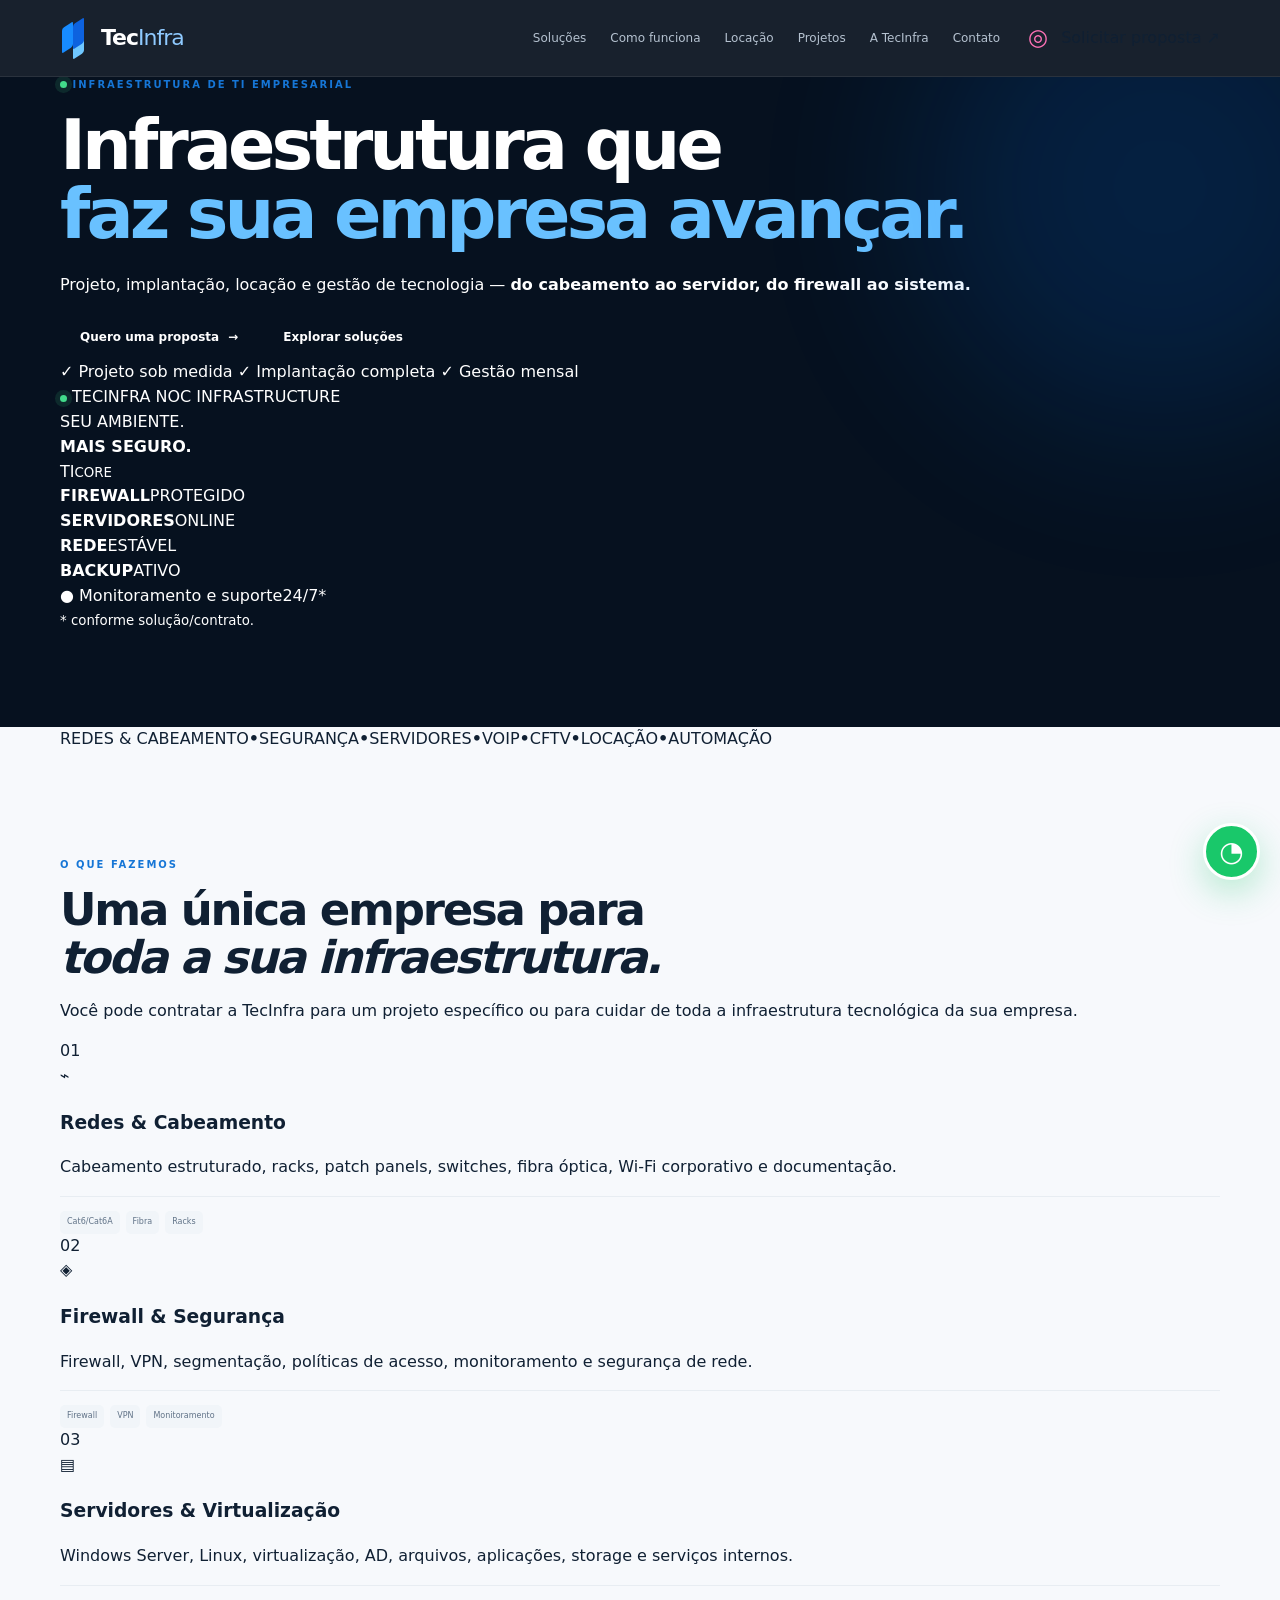
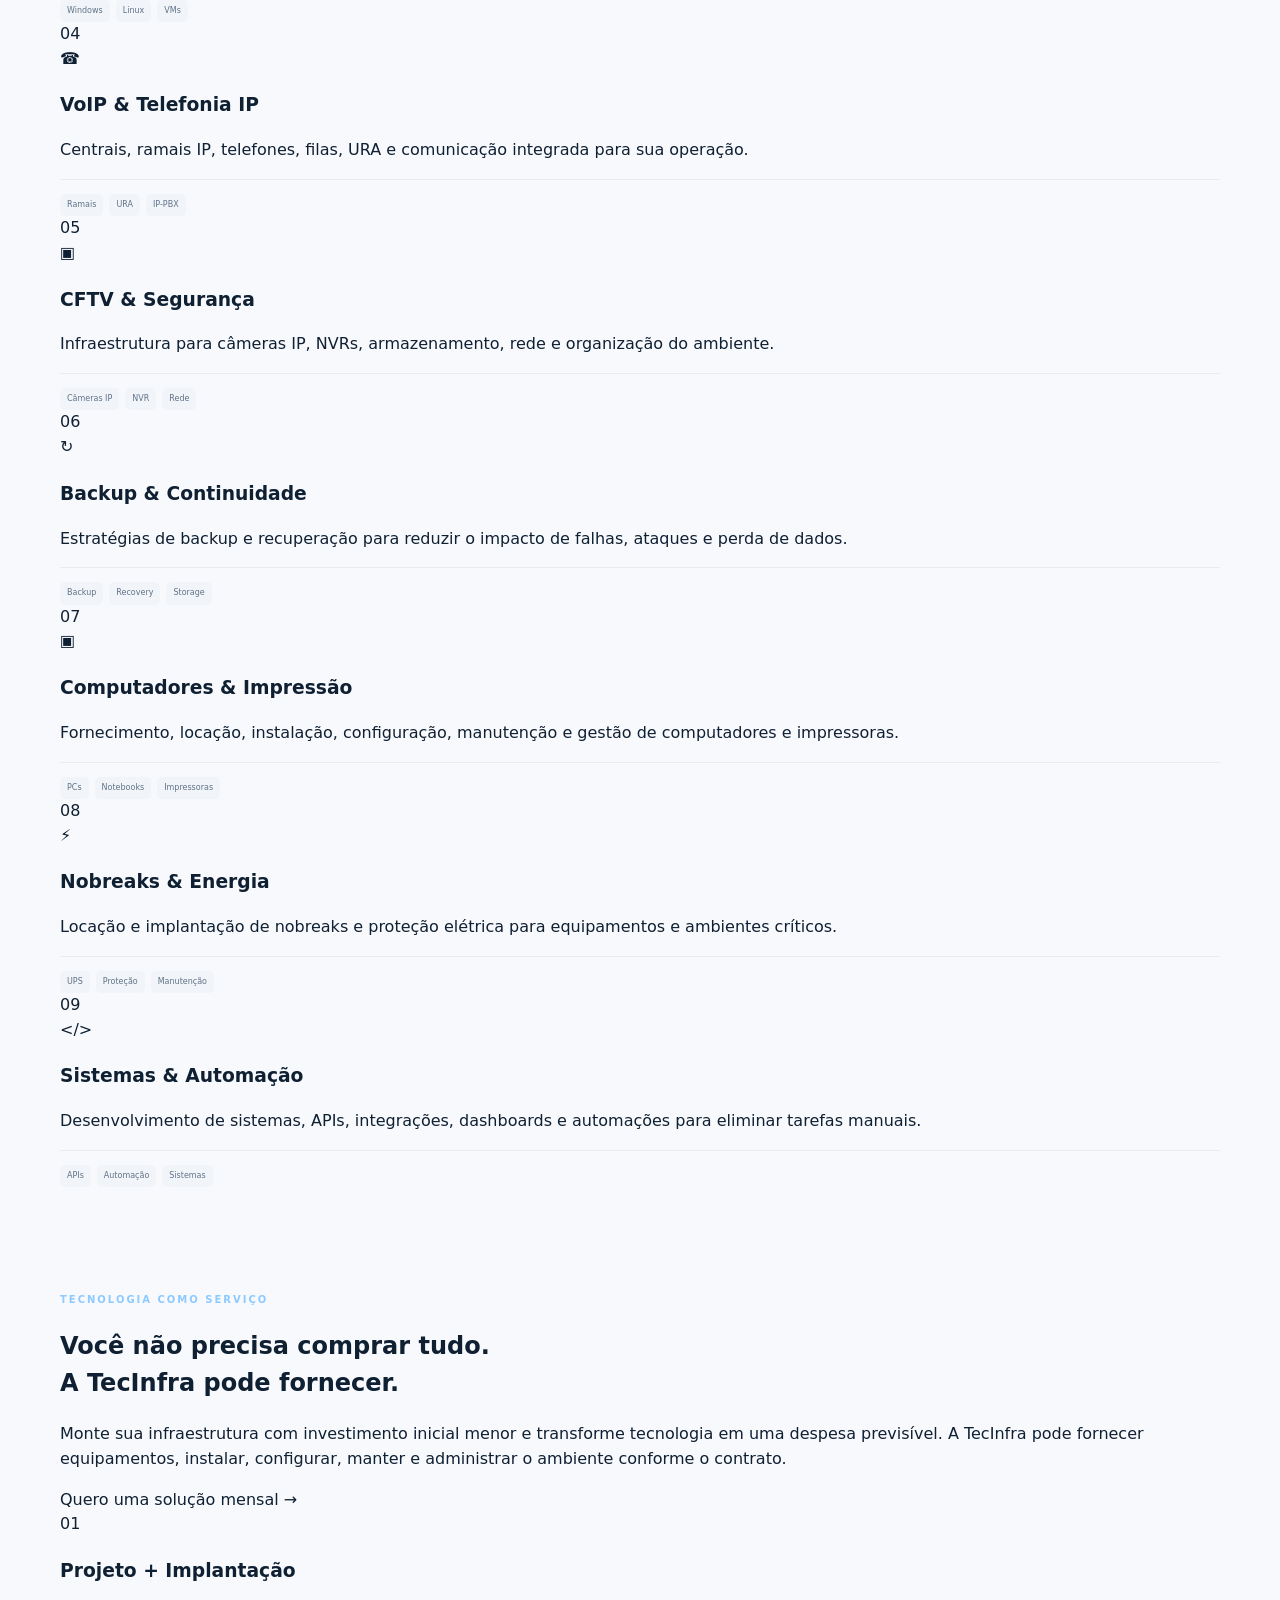
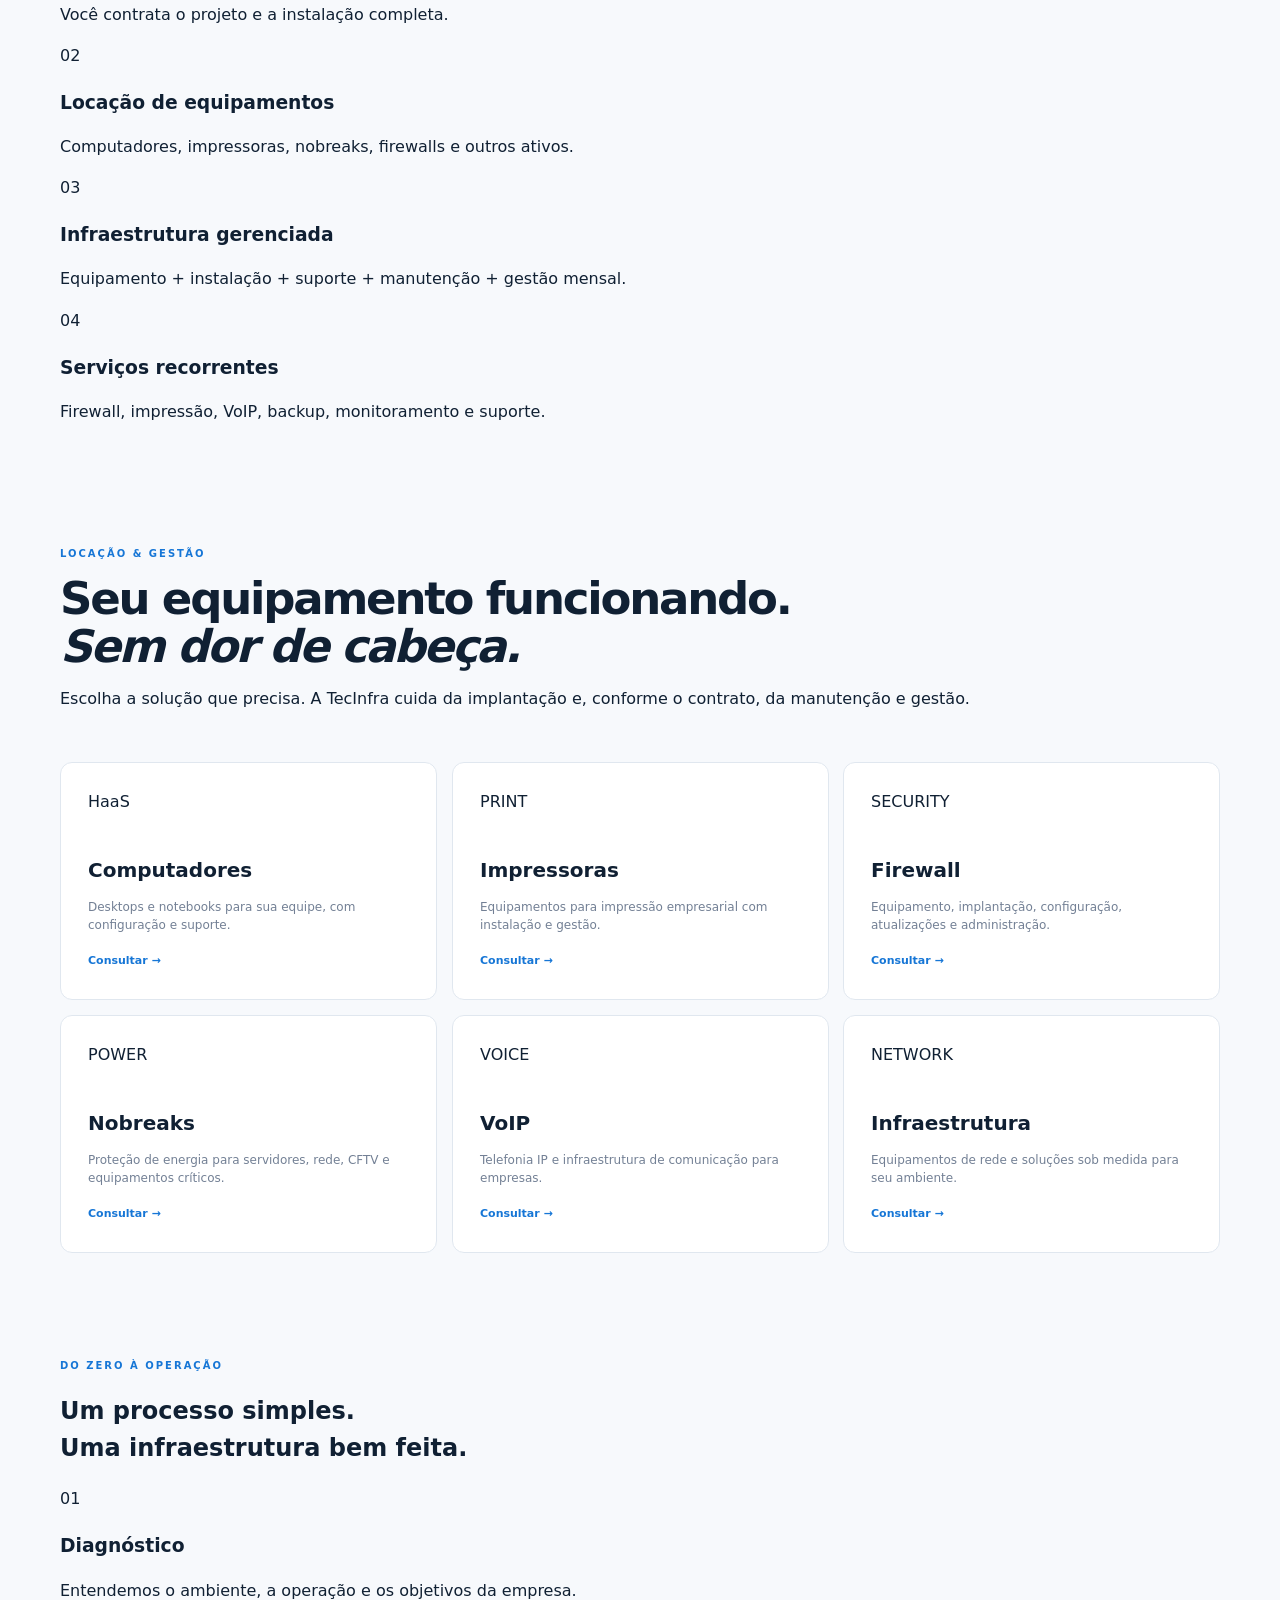
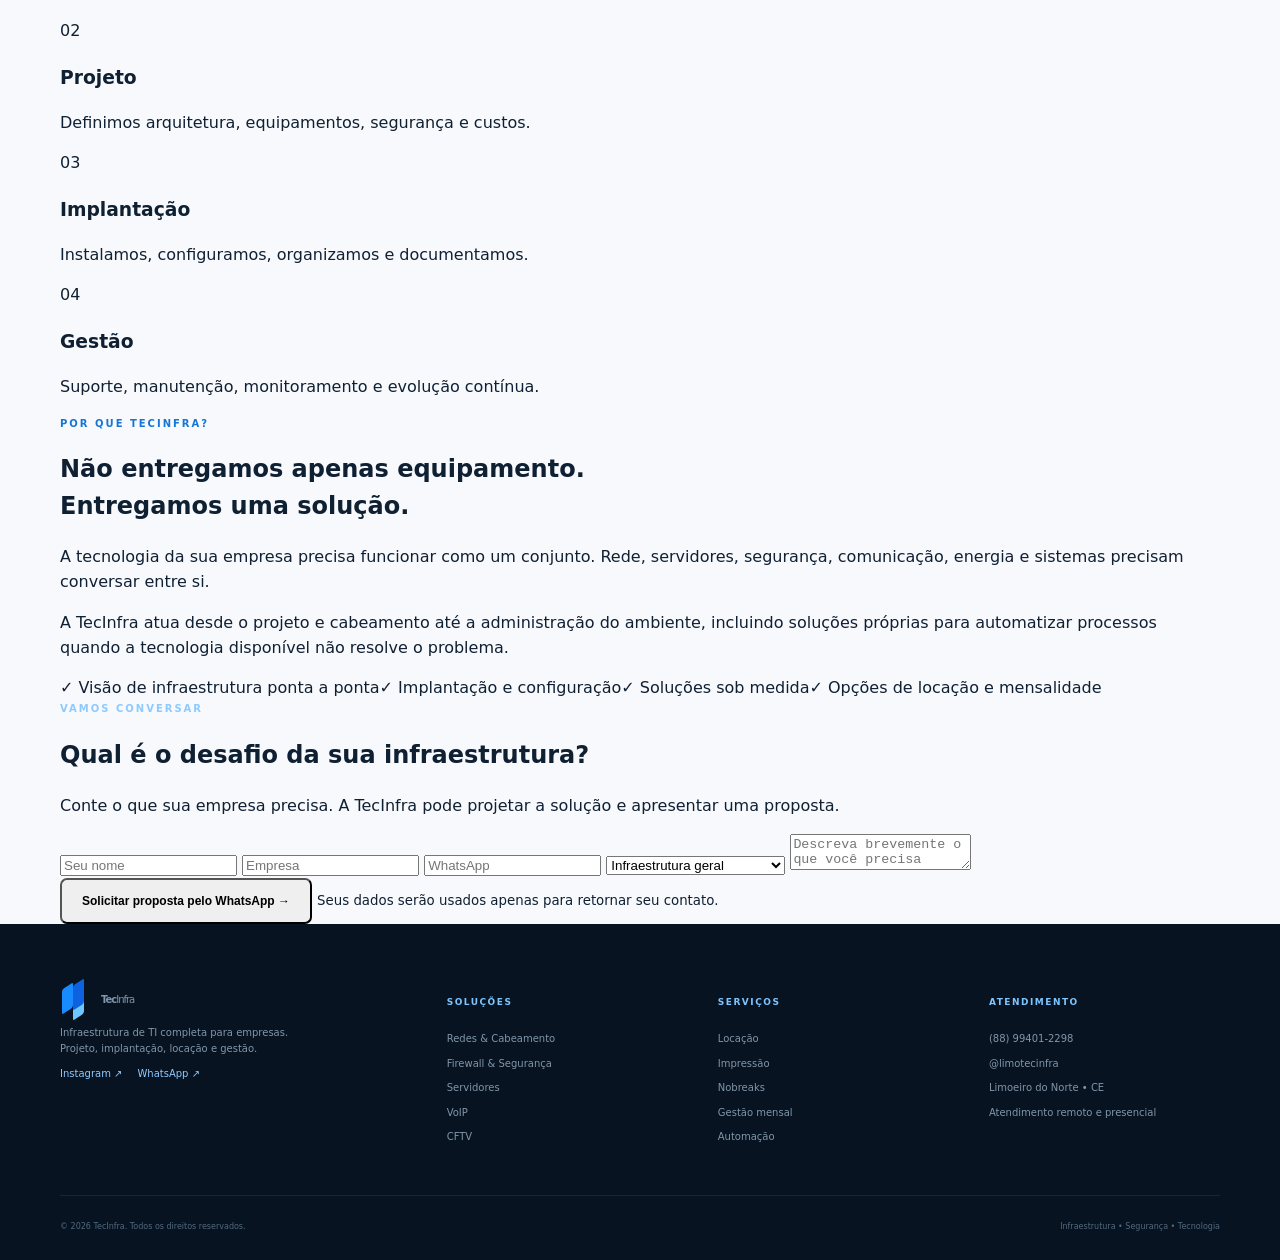
==== commit 356936cf: "Add files via upload" ====
--- a/index.html
+++ b/index.html
@@ -43,7 +43,7 @@
       <div class="hero-gridlines"></div>
       <div class="glow glow-a"></div><div class="glow glow-b"></div>
       <div class="container hero-content">
-        <div class="hero-copy">
+        <div class="hero-copy reveal">
           <div class="eyebrow hero-eyebrow"><span class="pulse"></span> INFRAESTRUTURA DE TI EMPRESARIAL</div>
           <h1>Infraestrutura que<br><strong>faz sua empresa avançar.</strong></h1>
           <p class="hero-lead">Projeto, implantação, locação e gestão de tecnologia — <b>do cabeamento ao servidor, do firewall ao sistema.</b></p>
@@ -161,10 +161,10 @@
           <a class="text-button" href="#contato">Quero uma solução mensal <span>→</span></a>
         </div>
         <div class="models">
-          <div class="model"><div class="model-icon">01</div><div><h3>Projeto + Implantação</h3><p>Você contrata o projeto e a instalação completa.</p></div></div>
-          <div class="model"><div class="model-icon">02</div><div><h3>Locação de equipamentos</h3><p>Computadores, impressoras, nobreaks, firewalls e outros ativos.</p></div></div>
-          <div class="model"><div class="model-icon">03</div><div><h3>Infraestrutura gerenciada</h3><p>Equipamento + instalação + suporte + manutenção + gestão mensal.</p></div></div>
-          <div class="model"><div class="model-icon">04</div><div><h3>Serviços recorrentes</h3><p>Firewall, impressão, VoIP, backup, monitoramento e suporte.</p></div></div>
+          <div class="model reveal"><div class="model-icon">01</div><div><h3>Projeto + Implantação</h3><p>Você contrata o projeto e a instalação completa.</p></div></div>
+          <div class="model reveal"><div class="model-icon">02</div><div><h3>Locação de equipamentos</h3><p>Computadores, impressoras, nobreaks, firewalls e outros ativos.</p></div></div>
+          <div class="model reveal"><div class="model-icon">03</div><div><h3>Infraestrutura gerenciada</h3><p>Equipamento + instalação + suporte + manutenção + gestão mensal.</p></div></div>
+          <div class="model reveal"><div class="model-icon">04</div><div><h3>Serviços recorrentes</h3><p>Firewall, impressão, VoIP, backup, monitoramento e suporte.</p></div></div>
         </div>
       </div>
     </section>
@@ -271,16 +271,56 @@
     const whatsapp = '5588994012298';
     document.getElementById('leadForm').addEventListener('submit', e => {
       e.preventDefault();
-      const data = {
-        nome: document.getElementById('nome').value.trim(),
-        empresa: document.getElementById('empresa').value.trim(),
-        whatsapp: document.getElementById('whatsapp').value.trim(),
-        interesse: document.getElementById('interesse').value,
-        mensagem: document.getElementById('mensagem').value.trim() || 'Não informado'
-      };
-      const text = `Olá, TecInfra!%0A%0AGostaria de solicitar uma proposta.%0A%0ANome: ${encodeURIComponent(data.nome)}%0AEmpresa: ${encodeURIComponent(data.empresa)}%0AWhatsApp: ${encodeURIComponent(data.whatsapp)}%0ASolução: ${encodeURIComponent(data.interesse)}%0ADetalhes: ${encodeURIComponent(data.mensagem)}`;
-      window.open(`https://wa.me/${whatsapp}?text=${text}`, '_blank');
+      const nome = document.getElementById('nome').value.trim();
+      const empresa = document.getElementById('empresa').value.trim();
+      const telefone = document.getElementById('whatsapp').value.trim();
+      const interesse = document.getElementById('interesse').value;
+      const mensagem = document.getElementById('mensagem').value.trim() || 'Não informado';
+      if (!nome || !empresa || !telefone) return;
+      const text =
+        `Olá, TecInfra!%0A%0AGostaria de solicitar uma proposta.%0A%0A` +
+        `Nome: ${encodeURIComponent(nome)}%0A` +
+        `Empresa: ${encodeURIComponent(empresa)}%0A` +
+        `WhatsApp: ${encodeURIComponent(telefone)}%0A` +
+        `Solução: ${encodeURIComponent(interesse)}%0A` +
+        `Detalhes: ${encodeURIComponent(mensagem)}`;
+      window.location.href = `https://wa.me/${whatsapp}?text=${text}`;
     });
   </script>
+
+<script>
+(function(){
+  const els = document.querySelectorAll('.reveal');
+  const io = new IntersectionObserver(entries => {
+    entries.forEach(e => {
+      if(e.isIntersecting){ e.target.classList.add('visible'); io.unobserve(e.target); }
+    });
+  }, {threshold:.12});
+  els.forEach(e => io.observe(e));
+
+  const progress = document.createElement('div');
+  progress.className = 'scroll-progress';
+  document.body.appendChild(progress);
+  window.addEventListener('scroll', () => {
+    const max = document.documentElement.scrollHeight - innerHeight;
+    progress.style.width = (max > 0 ? scrollY / max * 100 : 0) + '%';
+  }, {passive:true});
+
+  const cards = document.querySelectorAll('.solution, .rental, .model');
+  cards.forEach(card => {
+    card.addEventListener('mousemove', e => {
+      const r = card.getBoundingClientRect();
+      const x = ((e.clientX-r.left)/r.width-.5)*5;
+      const y = ((e.clientY-r.top)/r.height-.5)*-5;
+      card.style.setProperty('--rx', x+'deg');
+      card.style.setProperty('--ry', y+'deg');
+    });
+    card.addEventListener('mouseleave', () => {
+      card.style.setProperty('--rx','0deg'); card.style.setProperty('--ry','0deg');
+    });
+  });
+})();
+</script>
+
 </body>
 </html>
--- a/style.css
+++ b/style.css
@@ -1,12 +1,38 @@
-*{box-sizing:border-box}html{scroll-behavior:smooth}body{margin:0;font-family:Inter,ui-sans-serif,system-ui,-apple-system,"Segoe UI",sans-serif;color:#102033;background:#f6f8fb;line-height:1.55}a{text-decoration:none;color:inherit}.container{width:min(1180px,92%);margin:auto}.topline{height:3px;background:linear-gradient(90deg,#0a5cff,#1ea7ff,#78d8ff,#0a5cff)}.header{position:sticky;top:0;z-index:100;background:rgba(5,15,28,.94);border-bottom:1px solid rgba(255,255,255,.07);backdrop-filter:blur(18px)}.nav{height:76px;display:flex;align-items:center;gap:28px}.logo{display:flex;align-items:center;gap:10px;color:#fff;font-weight:900;font-size:22px;letter-spacing:-1px}.logo-text span{font-weight:450;color:#8fcaff}.logo-mark{width:32px;height:32px;display:block;position:relative;transform:rotate(-1deg)}.logo-mark span{position:absolute;width:12px;height:24px;background:#178bff;transform:skewY(-34deg);border-radius:2px}.logo-mark span:nth-child(1){left:2px;top:1px}.logo-mark span:nth-child(2){left:13px;top:8px;background:#6fc7ff}.logo-mark span:nth-child(3){left:13px;top:-3px;background:#0d62df}.nav-links{display:flex;align-items:center;gap:25px;margin-left:auto}.nav-links a{font-size:12px;color:#b3c1d0;transition:.2s}.nav-links a:hover{color:#fff}.nav-actions{display:flex;align-items:center;gap:12px}.instagram-mini{color:#ff69b4;font-size:23px}.nav-button{background:#1169e8;color:#fff;border-radius:7px;padding:11px 16px;font-size:12px;font-weight:800;box-shadow:0 8px 25px rgba(17,105,232,.25)}.menu-button{display:none;background:transparent;border:0;color:#fff;font-size:24px}
-.hero{position:relative;overflow:hidden;background:#06111f;color:#fff;min-height:650px;display:flex;align-items:center}.hero-gridlines{position:absolute;inset:0;opacity:.18;background-image:linear-gradient(rgba(85,170,255,.18) 1px,transparent 1px),linear-gradient(90deg,rgba(85,170,255,.18) 1px,transparent 1px);background-size:70px 70px;mask-image:linear-gradient(to right,black,transparent 90%)}.glow{position:absolute;border-radius:50%;filter:blur(35px);opacity:.22}.glow-a{width:420px;height:420px;background:#0575ff;right:5%;top:0}.glow-b{width:280px;height:280px;background:#00b7ff;left:15%;bottom:-180px}.hero-content{position:relative;z-index:2;display:grid;grid-template-columns:1.05fr .95fr;gap:75px;align-items:center;padding:95px 0}.eyebrow{font-size:10px;letter-spacing:2px;font-weight:900;color:#1677d6;margin-bottom:15px}.hero-eyebrow{color:#8ecbff;display:flex;gap:10px;align-items:center}.pulse,.online{display:inline-block;width:7px;height:7px;border-radius:50%;background:#42db8b;box-shadow:0 0 0 5px rgba(66,219,139,.12)}.hero h1{font-size:clamp(45px,6vw,72px);line-height:.99;letter-spacing:-4px;margin:18px 0 24px}.hero h1 strong{color:#65bfff}.hero-lead{max-width:670px;color:#a8b8ca;font-size:18px}.hero-lead b{color:#d9e7f6}.hero-cta{display:flex;gap:12px;flex-wrap:wrap;margin:32px 0 20px}.btn{display:inline-flex;align-items:center;justify-content:center;gap:9px;border:0;border-radius:7px;padding:14px 20px;font-size:12px;font-weight:900;cursor:pointer}.btn-blue{background:#1675f5;color:#fff;box-shadow:0 12px 30px rgba(22,117,245,.24)}.btn-outline{border:1px solid rgba(255,255,255,.2);color:#fff;background:rgba(255,255,255,.03)}.hero-tags{display:flex;gap:20px;flex-wrap:wrap;color:#73869b;font-size:11px}.hero-panel{height:440px;border:1px solid rgba(101,191,255,.2);background:linear-gradient(145deg,rgba(15,38,64,.96),rgba(4,14,25,.96));border-radius:20px;padding:25px;box-shadow:0 35px 100px rgba(0,0,0,.4);position:relative;overflow:hidden}.hero-panel:before{content:"";position:absolute;width:300px;height:300px;border:1px solid rgba(83,173,255,.1);border-radius:50%;right:-120px;top:-100px}.panel-top,.panel-bottom{display:flex;justify-content:space-between;align-items:center;color:#667d94;font-size:9px;letter-spacing:1.4px}.panel-top span:first-child{color:#a8c7e2}.panel-top .online{margin-right:8px}.panel-title{font-size:27px;line-height:1.05;margin-top:46px;letter-spacing:-1px}.panel-title b{color:#64baff}.panel-network{height:235px;position:relative;margin-top:15px}.network-center{position:absolute;left:50%;top:50%;transform:translate(-50%,-50%);width:82px;height:82px;border:1px solid #4fb0ff;border-radius:50%;display:grid;place-items:center;background:#0a2037;box-shadow:0 0 40px rgba(30,143,255,.18)}.network-center span{font-size:23px;font-weight:900}.network-center small{font-size:7px;color:#6e8ca8;letter-spacing:1px;margin-top:-18px}.network-node{position:absolute;background:rgba(255,255,255,.045);border:1px solid rgba(111,194,255,.14);border-radius:8px;padding:10px 12px;font-size:9px;display:flex;flex-direction:column;gap:3px}.network-node b{color:#cfe5f8}.network-node span{font-size:7px;color:#55d895}.n1{left:0;top:20px}.n2{right:0;top:20px}.n3{left:0;bottom:20px}.n4{right:0;bottom:20px}.panel-bottom{border-top:1px solid rgba(255,255,255,.08);padding-top:15px}.panel-bottom span:first-child{color:#718ba5}.panel-note{position:absolute;bottom:7px;right:25px;color:#526b82;font-size:7px}
-.trustbar{background:#0a1727;border-top:1px solid rgba(255,255,255,.06);border-bottom:1px solid rgba(255,255,255,.06);color:#64798f}.trustbar-inner{height:54px;display:flex;justify-content:space-between;align-items:center;gap:15px;overflow:hidden;white-space:nowrap;font-size:9px;letter-spacing:1.8px;font-weight:800}.trustbar b{color:#2d4a66}
-.section{padding:110px 0}.section-intro{display:grid;grid-template-columns:1.2fr .8fr;gap:80px;align-items:end}.section-intro h2,.as-copy h2,.locacao h2,.process h2,.company h2{font-size:45px;line-height:1.08;letter-spacing:-2.2px;margin:0}.section-intro h2 em,.locacao h2 em{font-style:normal;color:#8191a3}.section-intro>p{font-size:14px;color:#748195;margin:0}.service-grid{display:grid;grid-template-columns:repeat(3,1fr);gap:16px;margin-top:52px}.service-card{background:#fff;border:1px solid #e1e7ef;border-radius:13px;padding:27px;min-height:315px;position:relative;transition:.25s;overflow:hidden}.service-card:hover{transform:translateY(-5px);box-shadow:0 22px 55px rgba(20,52,87,.1)}.service-card.dark{background:#091a2d;color:#fff;border-color:#091a2d}.service-number{position:absolute;top:22px;right:22px;color:#94a2b2;font-size:9px;font-weight:900}.service-icon{font-size:28px;color:#7db0d9;margin:4px 0 34px}.service-icon.blue{color:#1781ea}.service-card h3{font-size:19px;line-height:1.15;margin:0 0 10px;letter-spacing:-.4px}.service-card p{font-size:12px;color:#718095;margin:0 0 22px}.service-card.dark p{color:#9baec2}.chips{display:flex;gap:6px;flex-wrap:wrap;border-top:1px solid #e9edf2;padding-top:14px}.dark .chips{border-color:rgba(255,255,255,.1)}.chips span{font-size:8px;padding:5px 7px;border-radius:5px;background:#f0f4f8;color:#627286}.dark .chips span{background:rgba(255,255,255,.06);color:#9db1c6}
-.as-service{padding:105px 0;background:#071321;color:#fff;overflow:hidden;position:relative}.as-service:after{content:"";position:absolute;width:500px;height:500px;border:1px solid rgba(78,174,255,.09);border-radius:50%;right:-150px;top:-170px}.as-grid{display:grid;grid-template-columns:1fr 1fr;gap:95px;align-items:center;position:relative;z-index:2}.eyebrow.light{color:#6dbfff}.as-copy h2{font-size:43px}.as-copy h2 strong{color:#72c4ff}.as-copy>p{max-width:570px;color:#98aabe;font-size:14px;margin:25px 0}.text-button{display:inline-flex;gap:10px;color:#9bd4ff;font-size:12px;font-weight:900}.models{display:grid;gap:12px}.model{display:grid;grid-template-columns:50px 1fr;gap:18px;padding:18px;border:1px solid rgba(255,255,255,.09);border-radius:10px;background:rgba(255,255,255,.035)}.model-icon{color:#6bbfff;font-weight:900;font-size:11px}.model h3{margin:0;font-size:14px}.model p{margin:4px 0 0;color:#7e91a7;font-size:11px}
-.locacao{background:#fff}.section-intro.compact{margin-bottom:52px}.rental-grid{display:grid;grid-template-columns:repeat(3,1fr);gap:15px}.rental{border:1px solid #e1e7ef;border-radius:12px;padding:27px;min-height:230px;transition:.2s}.rental:hover{border-color:#a7ccef;box-shadow:0 15px 45px rgba(20,52,87,.07)}.rental>span{font-size:8px;letter-spacing:1.5px;color:#1676d8;font-weight:900}.rental h3{font-size:20px;margin:40px 0 8px}.rental p{font-size:12px;color:#738095;margin:0 0 22px}.rental a{font-size:11px;color:#1676d8;font-weight:900}
-.process{background:#f0f5fa;padding:105px 0}.center-intro{text-align:center}.center-intro h2 span{color:#7f91a4}.steps{display:grid;grid-template-columns:repeat(4,1fr);gap:0;margin-top:58px}.step{padding:0 28px;border-left:1px solid #d6e0ea}.step:first-child{border-left:0}.step>span{font-size:10px;color:#1676d8;font-weight:900}.step h3{font-size:18px;margin:28px 0 8px}.step p{font-size:12px;color:#748195;margin:0}
-.company{background:#fff;padding:105px 0}.company-grid{display:grid;grid-template-columns:1fr 1fr;gap:100px}.company h2 strong{color:#1676d8}.company-text>p{font-size:14px;color:#718095}.checks{display:grid;gap:9px;margin-top:25px}.checks span{font-size:11px;color:#526274}.checks span::first-letter{color:#1680e7}
-.cta{padding:95px 0;background:#06111f;color:#fff}.cta-box{display:grid;grid-template-columns:1fr .8fr;gap:85px;align-items:center}.cta h2{font-size:45px;line-height:1.05;letter-spacing:-2px;margin:0}.cta p{color:#93a7bb;max-width:600px;font-size:14px}.cta form{display:grid;grid-template-columns:1fr 1fr;gap:10px}.cta input,.cta select,.cta textarea{width:100%;background:#0c1b2d;border:1px solid rgba(255,255,255,.1);color:#fff;border-radius:7px;padding:12px;font:inherit;font-size:11px;outline:none}.cta input:focus,.cta select:focus,.cta textarea:focus{border-color:#3a9eff}.cta textarea{grid-column:1/-1;min-height:95px;resize:vertical}.cta .btn{grid-column:1/-1}.cta small{grid-column:1/-1;color:#5e748a;font-size:8px}
-.footer{background:#071321;color:#fff;border-top:1px solid rgba(255,255,255,.07);padding-top:65px}.footer-grid{display:grid;grid-template-columns:1.5fr 1fr 1fr 1fr;gap:45px;padding-bottom:55px}.footer-brand p{font-size:11px;color:#71869b;margin:20px 0}.footer h4{font-size:10px;letter-spacing:1.2px;text-transform:uppercase;color:#7dc5ff;margin:4px 0 17px}.footer-grid>div:not(.footer-brand){display:flex;flex-direction:column;gap:9px}.footer-grid>div a,.footer-grid>div span{font-size:10px;color:#8ea2b6}.socials{display:flex;gap:15px}.socials a{font-size:10px;color:#8fcaff}.footer-bottom{border-top:1px solid rgba(255,255,255,.07);min-height:65px;display:flex;align-items:center;justify-content:space-between;color:#52697f;font-size:8px}.whatsapp-float{position:fixed;right:22px;bottom:22px;width:56px;height:56px;border-radius:50%;display:grid;place-items:center;background:#19c86a;color:#fff;font-size:27px;z-index:80;box-shadow:0 12px 35px rgba(25,200,106,.28);border:3px solid #fff}
-@media(max-width:950px){.nav-links{display:none;position:absolute;top:76px;left:0;right:0;background:#071321;border-bottom:1px solid rgba(255,255,255,.08);padding:20px 4%;flex-direction:column;align-items:flex-start}.nav-links.open{display:flex}.menu-button{display:block}.instagram-mini{display:none}.hero-content,.section-intro,.as-grid,.company-grid,.cta-box{grid-template-columns:1fr}.hero-content{padding:75px 0}.hero-panel{max-width:560px}.service-grid{grid-template-columns:1fr 1fr}.rental-grid{grid-template-columns:1fr 1fr}.steps{grid-template-columns:1fr 1fr;gap:30px}.step:nth-child(3){border-left:0}.footer-grid{grid-template-columns:1.5fr 1fr 1fr}.footer-grid>div:last-child{grid-column:1/-1}.cta form{max-width:650px}}
-@media(max-width:600px){.nav-button{display:none}.hero{min-height:auto}.hero h1{font-size:44px;letter-spacing:-2.5px}.hero-lead{font-size:15px}.hero-tags{gap:10px;flex-direction:column}.hero-panel{height:400px}.panel-title{font-size:24px}.section,.company,.process{padding:80px 0}.section-intro h2,.as-copy h2,.locacao h2,.process h2,.company h2,.cta h2{font-size:34px}.service-grid,.rental-grid,.steps{grid-template-columns:1fr}.step,.step:nth-child(3){border-left:0;border-top:1px solid #d6e0ea;padding:25px 0}.step:first-child{border-top:0}.footer-grid{grid-template-columns:1fr 1fr}.footer-grid>div:last-child{grid-column:1/-1}.footer-bottom{flex-direction:column;align-items:flex-start;justify-content:center;gap:5px;padding:18px 0}.cta form{grid-template-columns:1fr}.cta textarea,.cta .btn,.cta small{grid-column:auto}.whatsapp-float{right:15px;bottom:15px}}
+
+*{box-sizing:border-box}
+html{scroll-behavior:smooth}
+body{margin:0;font-family:Inter,system-ui,-apple-system,"Segoe UI",sans-serif;background:#f7f9fc;color:#102033;line-height:1.55;overflow-x:hidden}
+a{text-decoration:none;color:inherit}.container{width:min(1160px,92%);margin:auto}
+.scroll-progress{position:fixed;z-index:999;top:0;left:0;height:3px;width:0;background:#4db5ff;box-shadow:0 0 14px #4db5ff}
+.header{position:sticky;top:0;z-index:100;background:rgba(5,15,28,.92);border-bottom:1px solid rgba(255,255,255,.08);backdrop-filter:blur(16px)}
+.nav{height:76px;display:flex;align-items:center;gap:28px}.logo{display:flex;align-items:center;gap:10px;color:#fff;font-size:22px;font-weight:900;letter-spacing:-1px}
+.logo-text span{color:#8fcaff;font-weight:450}.logo-mark{width:31px;height:31px;position:relative}.logo-mark span{position:absolute;width:11px;height:25px;background:#178bff;transform:skewY(-34deg);border-radius:2px}.logo-mark span:nth-child(1){left:2px;top:2px}.logo-mark span:nth-child(2){left:13px;top:8px;background:#6fc7ff}.logo-mark span:nth-child(3){left:13px;top:-2px;background:#0d62df}
+.nav nav{display:flex;gap:24px;margin-left:auto}.nav nav a{font-size:12px;color:#b5c2d0;transition:.2s}.nav nav a:hover{color:#fff}
+.nav-actions{display:flex;gap:13px;align-items:center}.instagram-mini{color:#ff72b7;font-size:23px}.nav-cta{background:#fff;color:#071321;border-radius:7px;padding:11px 15px;font-size:12px;font-weight:800}.menu-button{display:none}
+.hero{position:relative;overflow:hidden;background:#06111f;color:#fff;min-height:650px}.hero-grid{position:relative;z-index:2;display:grid;grid-template-columns:1.05fr .95fr;gap:70px;align-items:center;padding:95px 0}
+.hero-grid:before{content:"";position:absolute;inset:-200px -10% auto;height:600px;background-image:linear-gradient(rgba(80,170,255,.13) 1px,transparent 1px),linear-gradient(90deg,rgba(80,170,255,.13) 1px,transparent 1px);background-size:70px 70px;mask-image:linear-gradient(90deg,black,transparent)}
+.hero:after{content:"";position:absolute;width:480px;height:480px;border-radius:50%;right:-120px;top:-130px;background:#0679ff;filter:blur(90px);opacity:.15}
+.eyebrow{font-size:10px;letter-spacing:2px;font-weight:900;color:#1676d6;margin-bottom:14px}.eyebrow.light{color:#8dcaff}
+.pulse,.online{display:inline-block;width:7px;height:7px;border-radius:50%;background:#42db8b;box-shadow:0 0 0 5px rgba(66,219,139,.12);animation:pulse 1.8s infinite}
+.hero h1{font-size:clamp(45px,6vw,70px);line-height:.99;letter-spacing:-4px;margin:18px 0 24px}.hero h1 strong{color:#69c1ff}.hero-text{max-width:660px;color:#a9b9cb;font-size:18px}.hero-text b{color:#dceaf7}
+.hero-actions{display:flex;gap:12px;flex-wrap:wrap;margin:32px 0 20px}.btn{display:inline-flex;align-items:center;justify-content:center;gap:9px;border-radius:7px;padding:14px 20px;font-size:12px;font-weight:900;transition:.25s;cursor:pointer}.btn.primary{background:#1678f5;color:#fff;box-shadow:0 12px 35px rgba(22,120,245,.28)}.btn.secondary{border:1px solid rgba(255,255,255,.18);color:#fff;background:rgba(255,255,255,.03)}
+.btn:hover{transform:translateY(-2px)}
+.hero-proof{display:flex;gap:20px;flex-wrap:wrap;color:#71869d;font-size:10px}
+.network-card{height:440px;border:1px solid rgba(105,194,255,.2);border-radius:20px;padding:25px;background:linear-gradient(145deg,#10263f,#06101d);box-shadow:0 35px 100px rgba(0,0,0,.42);position:relative;overflow:hidden}
+.card-top{display:flex;justify-content:space-between;color:#70859b;font-size:9px;letter-spacing:1.4px}.card-top span:first-child{color:#a9c7df}.status-main{font-size:27px;line-height:1.05;margin-top:45px}.status-main b{color:#67bfff}.nodes{height:250px;position:relative}.node{position:absolute;padding:11px 13px;background:rgba(255,255,255,.045);border:1px solid rgba(100,190,255,.14);border-radius:8px;display:flex;flex-direction:column;font-size:8px;animation:float 4s ease-in-out infinite}.node span{color:#55d995;font-size:7px}.node:nth-child(1){left:0;top:20px}.node:nth-child(2){right:0;top:20px;animation-delay:.5s}.node:nth-child(3){left:0;bottom:25px;animation-delay:1s}.node:nth-child(4){right:0;bottom:25px;animation-delay:1.5s}.core{position:absolute;left:50%;top:50%;transform:translate(-50%,-50%);width:82px;height:82px;border-radius:50%;border:1px solid #53b4ff;background:#09223b;display:grid;place-items:center;box-shadow:0 0 45px rgba(44,154,255,.2);z-index:2}.core b{font-size:23px}.core small{font-size:7px;color:#6f8da7;margin-top:-20px}.card-foot{display:flex;justify-content:space-between;border-top:1px solid rgba(255,255,255,.08);padding-top:15px;color:#7189a1;font-size:9px}
+.strip{background:#091625;color:#64798f;overflow:hidden}.strip-inner{height:55px;display:flex;justify-content:space-between;align-items:center;gap:20px;font-size:9px;font-weight:800;letter-spacing:1.8px;white-space:nowrap}.strip b{color:#328bd0}
+.section{padding:105px 0}.section-heading,.rental-head{display:grid;grid-template-columns:1.15fr .85fr;gap:75px;align-items:end}.section h2,.dark-section h2{font-size:45px;line-height:1.07;letter-spacing:-2.2px;margin:0}.section h2 span{color:#8191a3}.section-lead,.rental-head>p{font-size:14px;color:#738095;margin:0}
+.cards,.solution-grid{display:grid;grid-template-columns:repeat(3,1fr);gap:16px;margin-top:52px}.solution,.cards article{background:#fff;border:1px solid #e0e7ef;border-radius:14px;padding:28px;min-height:310px;position:relative;transition:transform .35s,box-shadow .35s,border-color .35s;transform:perspective(900px) rotateX(var(--ry,0deg)) rotateY(var(--rx,0deg))}
+.solution:hover,.cards article:hover{box-shadow:0 25px 60px rgba(22,65,105,.12);border-color:#a5ceef}.solution:after{content:"";position:absolute;inset:auto -50px -80px auto;width:180px;height:180px;border-radius:50%;background:radial-gradient(circle,rgba(28,137,239,.13),transparent 68%);pointer-events:none}
+.solution .solution-num,.solution .num,.cards .num{position:absolute;right:22px;top:21px;color:#99a7b6;font-size:9px;font-weight:900}.solution-icon,.icon{font-size:28px;color:#1781e8;margin:3px 0 34px}.solution h3,.cards h3{font-size:19px;line-height:1.15;margin:0 0 10px}.solution p,.cards p{font-size:12px;color:#718095;margin:0 0 22px}.chips,.tags{display:flex;gap:6px;flex-wrap:wrap;border-top:1px solid #e8edf2;padding-top:14px}.chips span,.tags span{font-size:8px;color:#607287;background:#f1f5f9;padding:5px 7px;border-radius:5px}
+.dark-section,.managed{background:#071321;color:#fff;padding:105px 0}.split,.managed-grid{display:grid;grid-template-columns:1fr 1fr;gap:95px}.dark-section .eyebrow{color:#83c8ff}.dark-section p{color:#9aabbe}
+.timeline{border-left:1px solid rgba(255,255,255,.1)}.timeline-item{display:grid;grid-template-columns:55px 1fr;gap:20px;padding:0 0 30px 25px;position:relative}.timeline-item:before{content:"";position:absolute;left:-4px;top:5px;width:7px;height:7px;border-radius:50%;background:#67b9ff}.timeline-item>span{color:#6e839a;font-size:10px}.timeline-item h3{margin:0;font-size:16px}.timeline-item p{margin:4px 0;color:#7f91a5;font-size:11px}
+.diagnostic{background:#edf4fb;padding:90px 0}.diagnostic-box{display:grid;grid-template-columns:1fr 1fr;gap:70px;background:#fff;border-radius:18px;padding:50px}.diagnostic-box form{display:grid;gap:12px}.diagnostic-box input,.diagnostic-box textarea{width:100%;border:1px solid #d7dfe8;border-radius:7px;padding:12px;font:inherit}.diagnostic-box textarea{min-height:100px}.diagnostic-box small{color:#8492a3}
+.rental-grid{display:grid;grid-template-columns:repeat(3,1fr);gap:15px;margin-top:50px}.rental{border:1px solid #e0e7ef;border-radius:12px;padding:27px;min-height:225px;background:#fff;transition:.35s;transform:perspective(900px) rotateX(var(--ry,0deg)) rotateY(var(--rx,0deg))}.rental:hover{box-shadow:0 20px 50px rgba(20,52,87,.1);border-color:#a6cef0}.rental>b{font-size:9px;color:#1676d6;letter-spacing:1.5px}.rental h3{font-size:20px;margin:40px 0 8px}.rental p{font-size:12px;color:#738095}.rental a{font-size:11px;color:#1676d6;font-weight:900}
+.contact-section{text-align:center}.contact-section p{color:#738095}.contact-section .btn{margin-top:15px}
+footer{background:#071321;color:#fff;padding-top:60px}.footer-grid{display:grid;grid-template-columns:1.5fr 1fr 1fr 1fr;gap:40px;padding-bottom:50px}.footer-grid>div:not(:first-child){display:flex;flex-direction:column;gap:9px}.footer-grid h4{font-size:9px;color:#7dc5ff;letter-spacing:1.5px;text-transform:uppercase}.footer-grid p,.footer-grid a,.footer-grid span{font-size:10px;color:#8196aa}.socials{display:flex;gap:15px}.socials a{color:#8fcaff!important}.footer-bottom{border-top:1px solid rgba(255,255,255,.07);min-height:65px;display:flex;justify-content:space-between;align-items:center;color:#53697f;font-size:8px}.whatsapp-float{position:fixed;right:20px;bottom:20px;width:57px;height:57px;border-radius:50%;display:grid;place-items:center;background:#19c86a;color:#fff;font-size:28px;z-index:90;border:3px solid #fff;box-shadow:0 12px 35px rgba(25,200,106,.3);animation:wa 2.4s infinite}
+.reveal{opacity:0;transform:translateY(28px);transition:opacity .7s ease,transform .7s ease}.reveal.visible{opacity:1;transform:perspective(900px) rotateX(var(--ry,0deg)) rotateY(var(--rx,0deg))}.services .reveal:nth-child(2),.cards .reveal:nth-child(2),.solution-grid .reveal:nth-child(2){transition-delay:.08s}.services .reveal:nth-child(3),.cards .reveal:nth-child(3),.solution-grid .reveal:nth-child(3){transition-delay:.16s}
+@keyframes float{0%,100%{transform:translateY(0)}50%{transform:translateY(-7px)}}@keyframes pulse{0%,100%{box-shadow:0 0 0 4px rgba(66,219,139,.1)}50%{box-shadow:0 0 0 9px rgba(66,219,139,.02)}}@keyframes wa{50%{box-shadow:0 12px 35px rgba(25,200,106,.28),0 0 0 10px rgba(25,200,106,.08)}}
+@media(max-width:900px){.nav nav{display:none}.menu{display:block;background:none;border:0;color:#fff;font-size:24px}.nav nav.open{display:flex;position:absolute;top:76px;left:0;right:0;background:#071321;padding:20px 4%;flex-direction:column;border-bottom:1px solid rgba(255,255,255,.08)}.hero-grid,.section-heading,.managed-grid,.split,.diagnostic-box,.rental-head{grid-template-columns:1fr}.hero-grid{padding:75px 0}.services,.solution-grid{grid-template-columns:1fr 1fr}.rental-grid{grid-template-columns:1fr 1fr}.footer-grid{grid-template-columns:1.5fr 1fr 1fr}.footer-grid>div:last-child{grid-column:1/-1}}
+@media(max-width:560px){.nav-cta,.instagram-mini{display:none}.hero h1{font-size:44px;letter-spacing:-2.5px}.hero-text{font-size:15px}.hero-proof{flex-direction:column;gap:6px}.network-card{height:395px}.section,.managed{padding:80px 0}.section h2,.dark-section h2,.as-copy h2{font-size:34px}.services,.solution-grid,.rental-grid{grid-template-columns:1fr}.diagnostic-box{padding:30px}.footer-grid{grid-template-columns:1fr 1fr}.footer-grid>div:last-child{grid-column:1/-1}.footer-bottom{padding:18px 0;flex-direction:column;align-items:flex-start;gap:5px}.whatsapp-float{right:14px;bottom:14px}}
+@media(prefers-reduced-motion:reduce){*,*::before,*::after{animation:none!important;transition:none!important;scroll-behavior:auto!important}.reveal{opacity:1;transform:none}}
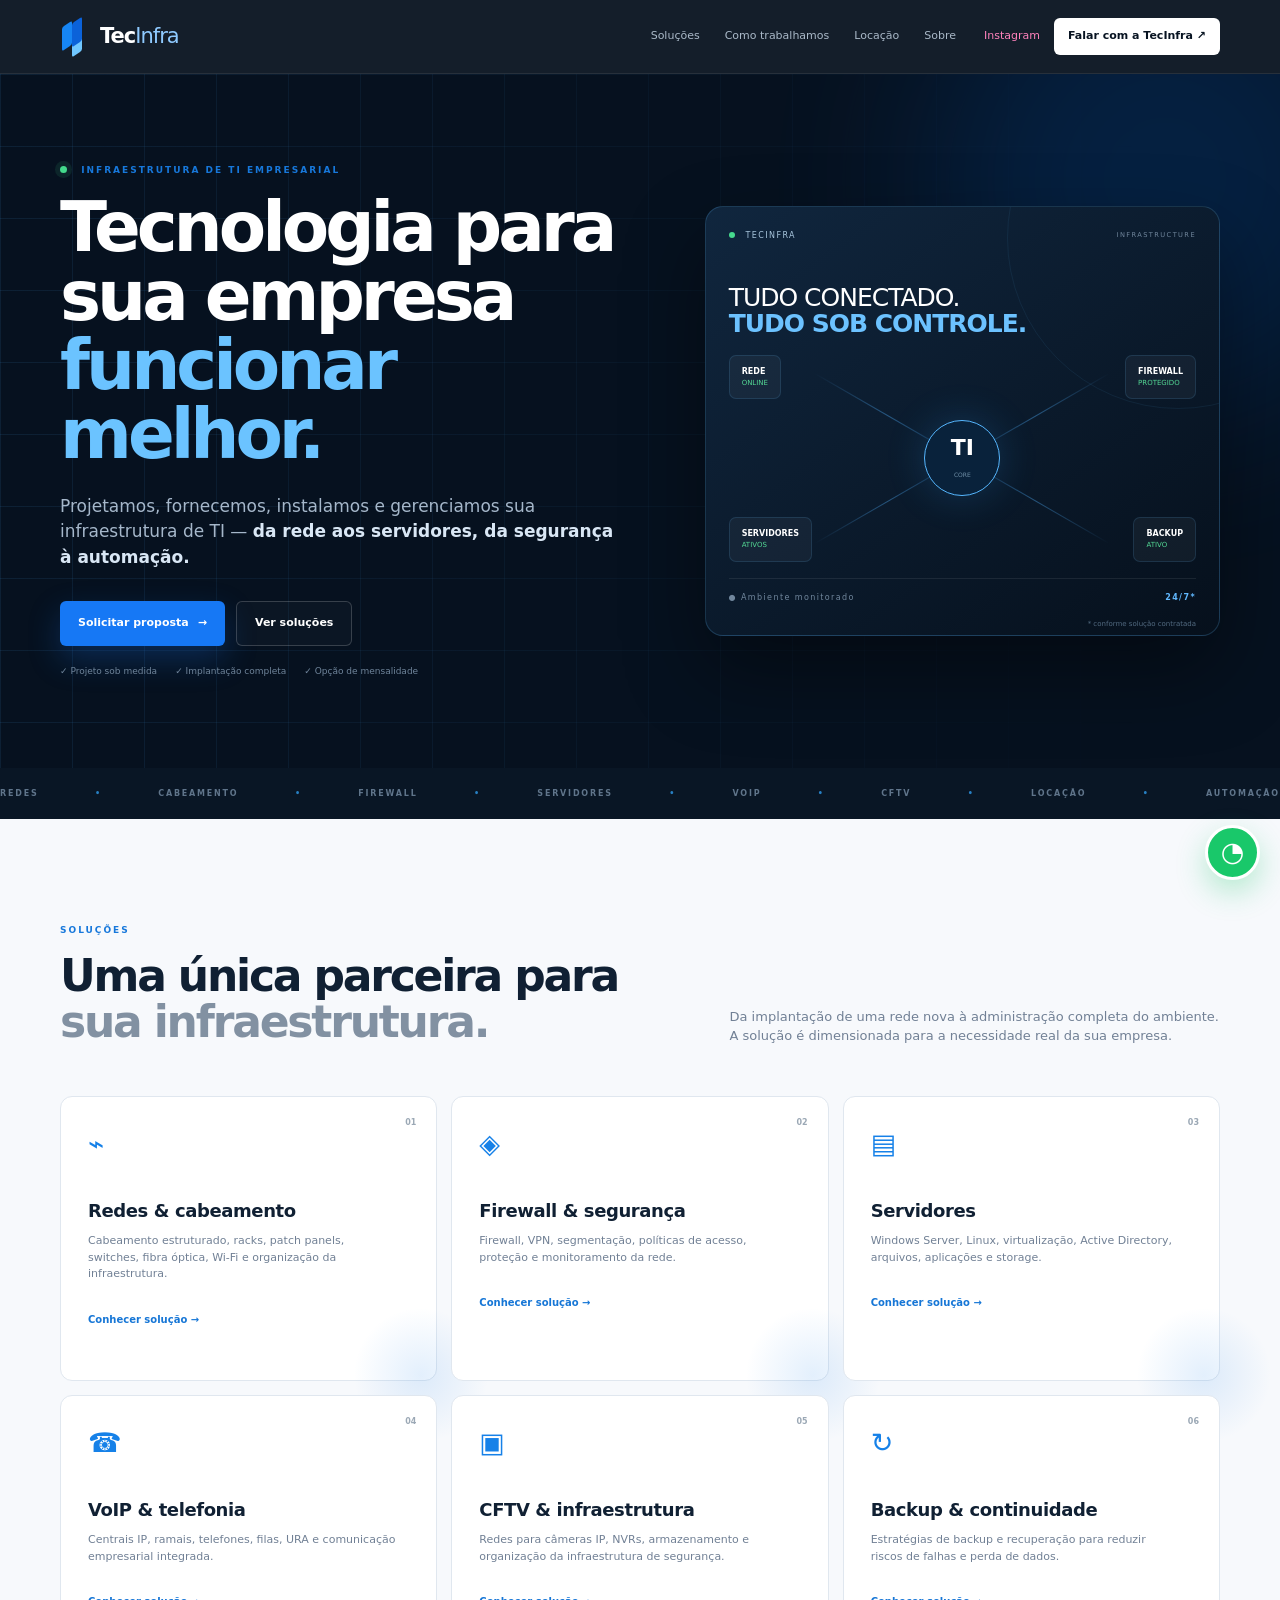
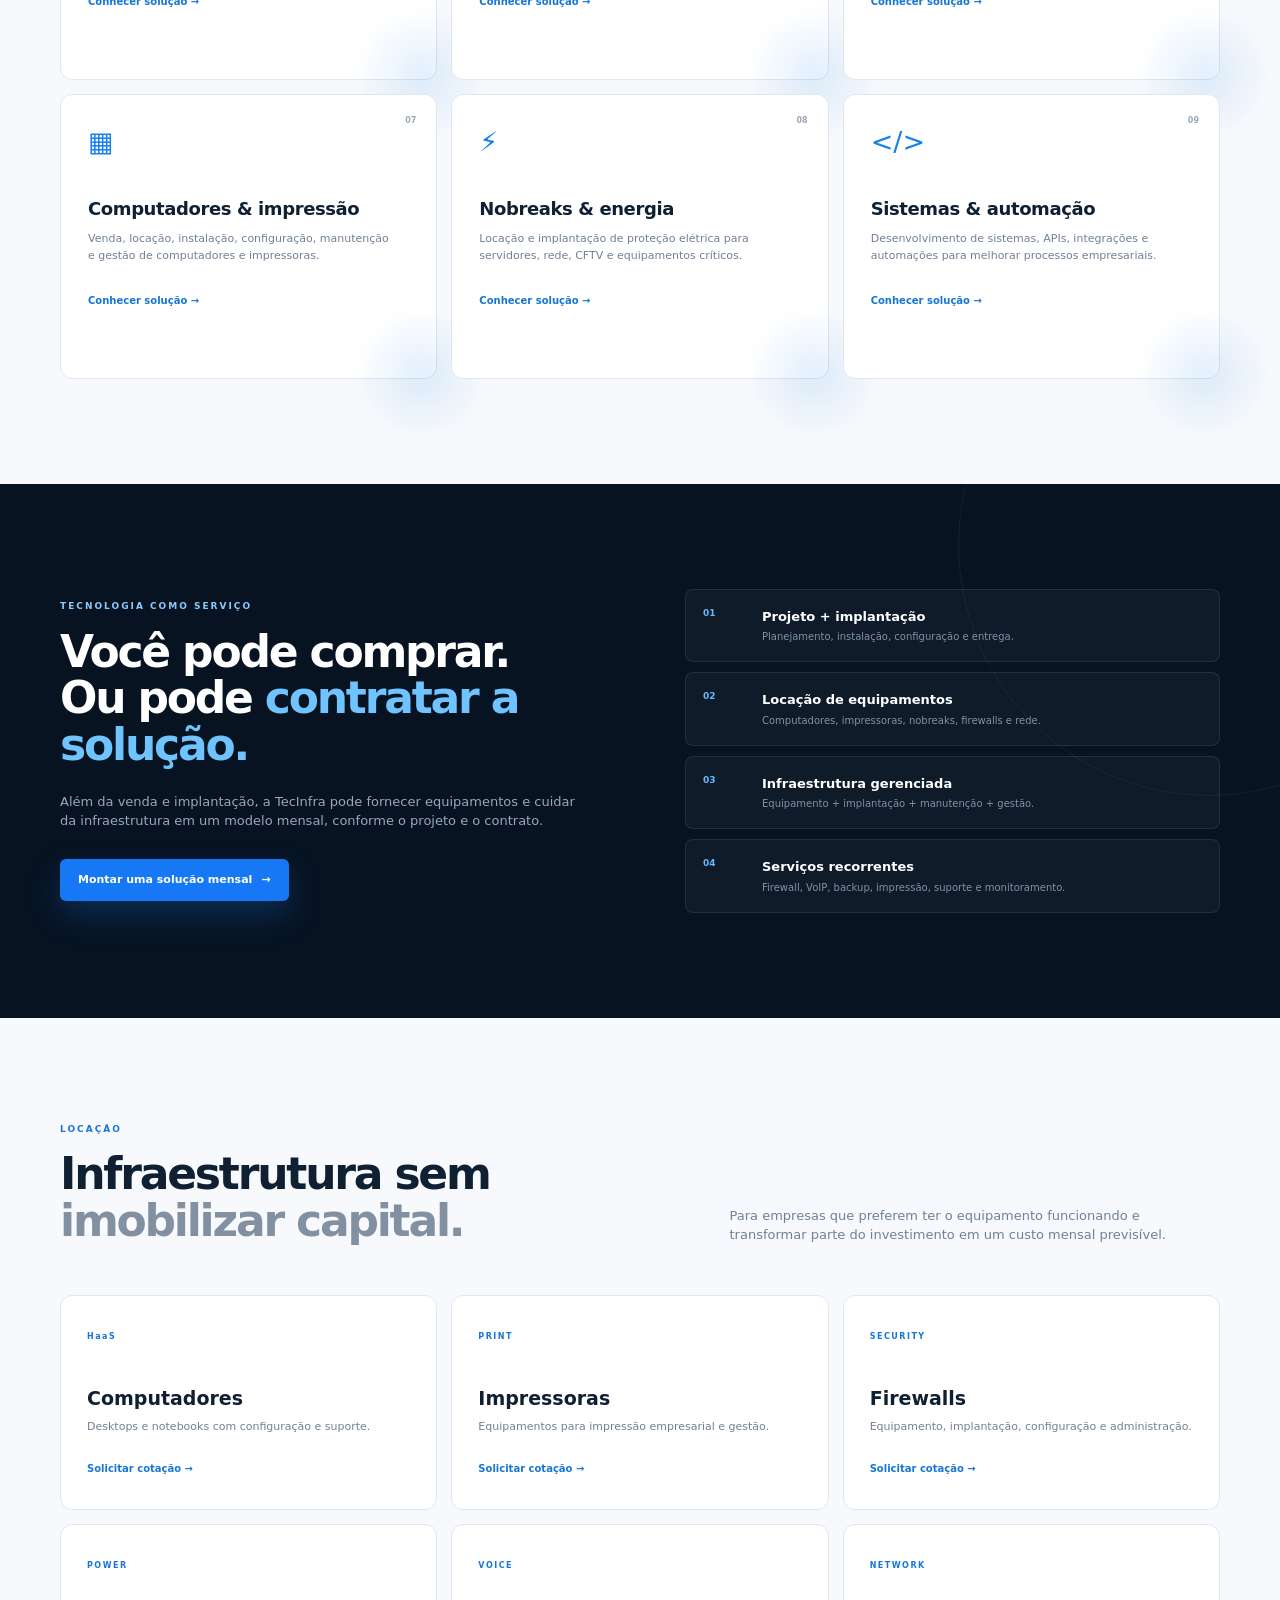
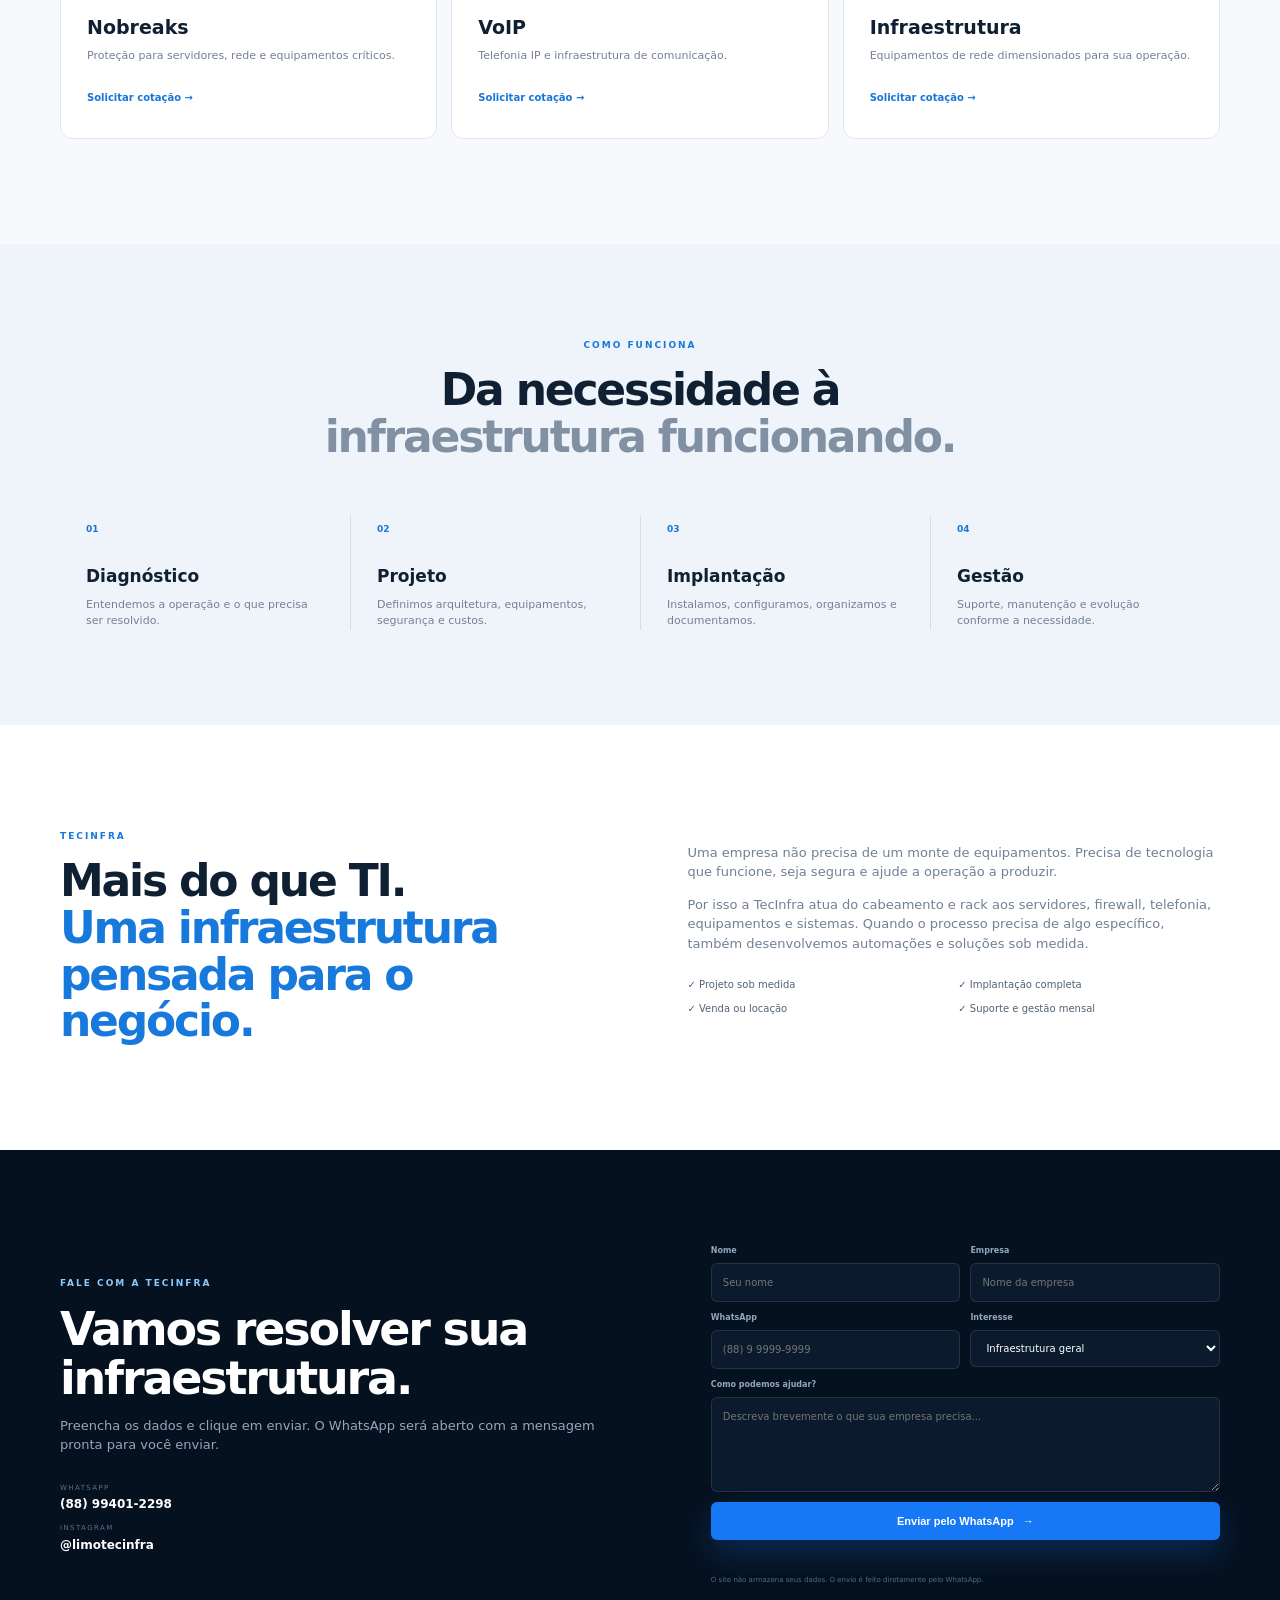
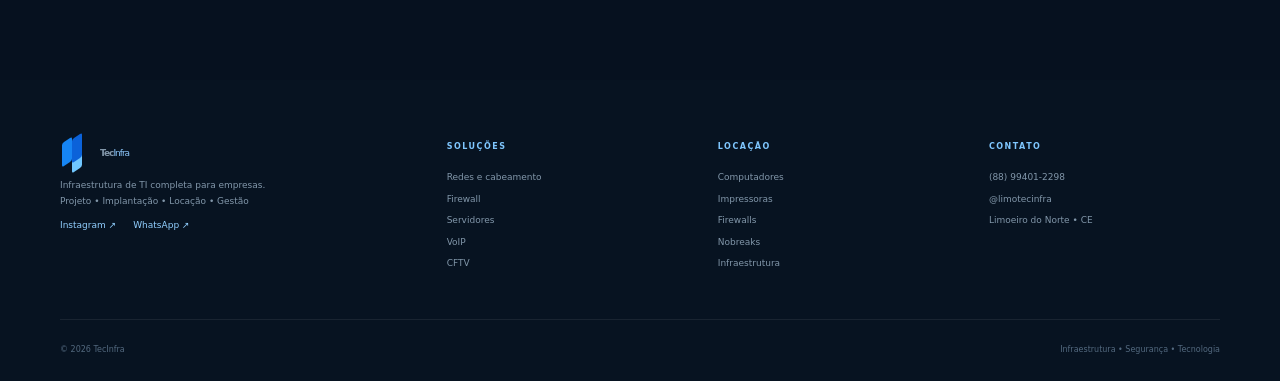
==== commit 2b73ce28: "Add files via upload" ====
--- a/index.html
+++ b/index.html
@@ -1,326 +1,323 @@
 <!doctype html>
 <html lang="pt-BR">
 <head>
-  <meta charset="utf-8">
-  <meta name="viewport" content="width=device-width,initial-scale=1">
-  <meta name="description" content="TecInfra — infraestrutura de TI completa para empresas: redes, cabeamento estruturado, firewall, servidores, VoIP, CFTV, locação de equipamentos, automação e gestão mensal.">
-  <meta name="theme-color" content="#06111f">
-  <meta property="og:title" content="TecInfra | Infraestrutura de TI completa">
-  <meta property="og:description" content="Projeto, implantação, locação e gestão de infraestrutura de TI.">
-  <meta property="og:type" content="website">
-  <title>TecInfra | Infraestrutura de TI completa</title>
-  <link rel="stylesheet" href="style.css">
+<meta charset="utf-8">
+<meta name="viewport" content="width=device-width, initial-scale=1">
+<meta name="description" content="TecInfra — infraestrutura de TI para empresas. Redes, cabeamento estruturado, firewall, servidores, VoIP, CFTV, locação de equipamentos e automação.">
+<meta name="theme-color" content="#07111f">
+<title>TecInfra | Infraestrutura de TI</title>
+<link rel="stylesheet" href="style.css">
 </head>
 <body>
-  <div class="topline"></div>
-
-  <header class="header" id="header">
-    <div class="container nav">
-      <a href="#inicio" class="logo" aria-label="TecInfra">
-        <span class="logo-mark"><span></span><span></span><span></span></span>
-        <span class="logo-text">Tec<span>Infra</span></span>
-      </a>
-
-      <nav class="nav-links" id="navLinks">
-        <a href="#solucoes">Soluções</a>
-        <a href="#as-a-service">Como funciona</a>
-        <a href="#locacao">Locação</a>
-        <a href="#projetos">Projetos</a>
-        <a href="#empresa">A TecInfra</a>
-        <a href="#contato">Contato</a>
-      </nav>
-
-      <div class="nav-actions">
-        <a class="instagram-mini" href="https://www.instagram.com/limotecinfra/" target="_blank" rel="noopener" aria-label="Instagram TecInfra">◎</a>
-        <a class="nav-button" href="#contato">Solicitar proposta <span>↗</span></a>
-        <button class="menu-button" id="menuButton" aria-label="Abrir menu" aria-expanded="false">☰</button>
-      </div>
-    </div>
-  </header>
-
-  <main id="inicio">
-    <section class="hero">
-      <div class="hero-gridlines"></div>
-      <div class="glow glow-a"></div><div class="glow glow-b"></div>
-      <div class="container hero-content">
-        <div class="hero-copy reveal">
-          <div class="eyebrow hero-eyebrow"><span class="pulse"></span> INFRAESTRUTURA DE TI EMPRESARIAL</div>
-          <h1>Infraestrutura que<br><strong>faz sua empresa avançar.</strong></h1>
-          <p class="hero-lead">Projeto, implantação, locação e gestão de tecnologia — <b>do cabeamento ao servidor, do firewall ao sistema.</b></p>
-          <div class="hero-cta">
-            <a class="btn btn-blue" href="#contato">Quero uma proposta <span>→</span></a>
-            <a class="btn btn-outline" href="#solucoes">Explorar soluções</a>
-          </div>
-          <div class="hero-tags">
-            <span>✓ Projeto sob medida</span>
-            <span>✓ Implantação completa</span>
-            <span>✓ Gestão mensal</span>
-          </div>
-        </div>
-
-        <div class="hero-panel">
-          <div class="panel-top">
-            <span><i class="online"></i> TECINFRA NOC</span>
-            <span>INFRASTRUCTURE</span>
-          </div>
-          <div class="panel-title">SEU AMBIENTE.<br><b>MAIS SEGURO.</b></div>
-          <div class="panel-network">
-            <div class="network-center"><span>TI</span><small>CORE</small></div>
-            <div class="network-node n1"><b>FIREWALL</b><span>PROTEGIDO</span></div>
-            <div class="network-node n2"><b>SERVIDORES</b><span>ONLINE</span></div>
-            <div class="network-node n3"><b>REDE</b><span>ESTÁVEL</span></div>
-            <div class="network-node n4"><b>BACKUP</b><span>ATIVO</span></div>
-          </div>
-          <div class="panel-bottom"><span>● Monitoramento e suporte</span><span>24/7*</span></div>
-          <small class="panel-note">* conforme solução/contrato.</small>
-        </div>
-      </div>
-    </section>
-
-    <section class="trustbar">
-      <div class="container trustbar-inner">
-        <span>REDES & CABEAMENTO</span><b>•</b><span>SEGURANÇA</span><b>•</b><span>SERVIDORES</span><b>•</b><span>VOIP</span><b>•</b><span>CFTV</span><b>•</b><span>LOCAÇÃO</span><b>•</b><span>AUTOMAÇÃO</span>
-      </div>
-    </section>
-
-    <section class="section" id="solucoes">
-      <div class="container">
-        <div class="section-intro">
-          <div>
-            <div class="eyebrow">O QUE FAZEMOS</div>
-            <h2>Uma única empresa para<br><em>toda a sua infraestrutura.</em></h2>
-          </div>
-          <p>Você pode contratar a TecInfra para um projeto específico ou para cuidar de toda a infraestrutura tecnológica da sua empresa.</p>
-        </div>
-
-        <div class="service-grid">
-          <article class="service-card dark">
-            <span class="service-number">01</span><div class="service-icon">⌁</div>
-            <h3>Redes & Cabeamento</h3>
-            <p>Cabeamento estruturado, racks, patch panels, switches, fibra óptica, Wi-Fi corporativo e documentação.</p>
-            <div class="chips"><span>Cat6/Cat6A</span><span>Fibra</span><span>Racks</span></div>
-          </article>
-          <article class="service-card">
-            <span class="service-number">02</span><div class="service-icon blue">◈</div>
-            <h3>Firewall & Segurança</h3>
-            <p>Firewall, VPN, segmentação, políticas de acesso, monitoramento e segurança de rede.</p>
-            <div class="chips"><span>Firewall</span><span>VPN</span><span>Monitoramento</span></div>
-          </article>
-          <article class="service-card">
-            <span class="service-number">03</span><div class="service-icon blue">▤</div>
-            <h3>Servidores & Virtualização</h3>
-            <p>Windows Server, Linux, virtualização, AD, arquivos, aplicações, storage e serviços internos.</p>
-            <div class="chips"><span>Windows</span><span>Linux</span><span>VMs</span></div>
-          </article>
-          <article class="service-card">
-            <span class="service-number">04</span><div class="service-icon blue">☎</div>
-            <h3>VoIP & Telefonia IP</h3>
-            <p>Centrais, ramais IP, telefones, filas, URA e comunicação integrada para sua operação.</p>
-            <div class="chips"><span>Ramais</span><span>URA</span><span>IP-PBX</span></div>
-          </article>
-          <article class="service-card">
-            <span class="service-number">05</span><div class="service-icon blue">▣</div>
-            <h3>CFTV & Segurança</h3>
-            <p>Infraestrutura para câmeras IP, NVRs, armazenamento, rede e organização do ambiente.</p>
-            <div class="chips"><span>Câmeras IP</span><span>NVR</span><span>Rede</span></div>
-          </article>
-          <article class="service-card">
-            <span class="service-number">06</span><div class="service-icon blue">↻</div>
-            <h3>Backup & Continuidade</h3>
-            <p>Estratégias de backup e recuperação para reduzir o impacto de falhas, ataques e perda de dados.</p>
-            <div class="chips"><span>Backup</span><span>Recovery</span><span>Storage</span></div>
-          </article>
-          <article class="service-card">
-            <span class="service-number">07</span><div class="service-icon blue">▣</div>
-            <h3>Computadores & Impressão</h3>
-            <p>Fornecimento, locação, instalação, configuração, manutenção e gestão de computadores e impressoras.</p>
-            <div class="chips"><span>PCs</span><span>Notebooks</span><span>Impressoras</span></div>
-          </article>
-          <article class="service-card">
-            <span class="service-number">08</span><div class="service-icon blue">⚡</div>
-            <h3>Nobreaks & Energia</h3>
-            <p>Locação e implantação de nobreaks e proteção elétrica para equipamentos e ambientes críticos.</p>
-            <div class="chips"><span>UPS</span><span>Proteção</span><span>Manutenção</span></div>
-          </article>
-          <article class="service-card">
-            <span class="service-number">09</span><div class="service-icon blue">&lt;/&gt;</div>
-            <h3>Sistemas & Automação</h3>
-            <p>Desenvolvimento de sistemas, APIs, integrações, dashboards e automações para eliminar tarefas manuais.</p>
-            <div class="chips"><span>APIs</span><span>Automação</span><span>Sistemas</span></div>
-          </article>
-        </div>
-      </div>
-    </section>
-
-    <section class="as-service" id="as-a-service">
-      <div class="container as-grid">
-        <div class="as-copy">
-          <div class="eyebrow light">TECNOLOGIA COMO SERVIÇO</div>
-          <h2>Você não precisa comprar tudo.<br><strong>A TecInfra pode fornecer.</strong></h2>
-          <p>Monte sua infraestrutura com investimento inicial menor e transforme tecnologia em uma despesa previsível. A TecInfra pode fornecer equipamentos, instalar, configurar, manter e administrar o ambiente conforme o contrato.</p>
-          <a class="text-button" href="#contato">Quero uma solução mensal <span>→</span></a>
-        </div>
-        <div class="models">
-          <div class="model reveal"><div class="model-icon">01</div><div><h3>Projeto + Implantação</h3><p>Você contrata o projeto e a instalação completa.</p></div></div>
-          <div class="model reveal"><div class="model-icon">02</div><div><h3>Locação de equipamentos</h3><p>Computadores, impressoras, nobreaks, firewalls e outros ativos.</p></div></div>
-          <div class="model reveal"><div class="model-icon">03</div><div><h3>Infraestrutura gerenciada</h3><p>Equipamento + instalação + suporte + manutenção + gestão mensal.</p></div></div>
-          <div class="model reveal"><div class="model-icon">04</div><div><h3>Serviços recorrentes</h3><p>Firewall, impressão, VoIP, backup, monitoramento e suporte.</p></div></div>
-        </div>
-      </div>
-    </section>
-
-    <section class="section locacao" id="locacao">
-      <div class="container">
-        <div class="section-intro compact">
-          <div><div class="eyebrow">LOCAÇÃO & GESTÃO</div><h2>Seu equipamento funcionando.<br><em>Sem dor de cabeça.</em></h2></div>
-          <p>Escolha a solução que precisa. A TecInfra cuida da implantação e, conforme o contrato, da manutenção e gestão.</p>
-        </div>
-        <div class="rental-grid">
-          <div class="rental"><span>HaaS</span><h3>Computadores</h3><p>Desktops e notebooks para sua equipe, com configuração e suporte.</p><a href="#contato">Consultar →</a></div>
-          <div class="rental"><span>PRINT</span><h3>Impressoras</h3><p>Equipamentos para impressão empresarial com instalação e gestão.</p><a href="#contato">Consultar →</a></div>
-          <div class="rental"><span>SECURITY</span><h3>Firewall</h3><p>Equipamento, implantação, configuração, atualizações e administração.</p><a href="#contato">Consultar →</a></div>
-          <div class="rental"><span>POWER</span><h3>Nobreaks</h3><p>Proteção de energia para servidores, rede, CFTV e equipamentos críticos.</p><a href="#contato">Consultar →</a></div>
-          <div class="rental"><span>VOICE</span><h3>VoIP</h3><p>Telefonia IP e infraestrutura de comunicação para empresas.</p><a href="#contato">Consultar →</a></div>
-          <div class="rental"><span>NETWORK</span><h3>Infraestrutura</h3><p>Equipamentos de rede e soluções sob medida para seu ambiente.</p><a href="#contato">Consultar →</a></div>
-        </div>
-      </div>
-    </section>
-
-    <section class="process" id="projetos">
-      <div class="container">
-        <div class="center-intro"><div class="eyebrow">DO ZERO À OPERAÇÃO</div><h2>Um processo simples.<br><span>Uma infraestrutura bem feita.</span></h2></div>
-        <div class="steps">
-          <div class="step"><span>01</span><h3>Diagnóstico</h3><p>Entendemos o ambiente, a operação e os objetivos da empresa.</p></div>
-          <div class="step"><span>02</span><h3>Projeto</h3><p>Definimos arquitetura, equipamentos, segurança e custos.</p></div>
-          <div class="step"><span>03</span><h3>Implantação</h3><p>Instalamos, configuramos, organizamos e documentamos.</p></div>
-          <div class="step"><span>04</span><h3>Gestão</h3><p>Suporte, manutenção, monitoramento e evolução contínua.</p></div>
-        </div>
-      </div>
-    </section>
-
-    <section class="company" id="empresa">
-      <div class="container company-grid">
-        <div>
-          <div class="eyebrow">POR QUE TECINFRA?</div>
-          <h2>Não entregamos apenas equipamento.<br><strong>Entregamos uma solução.</strong></h2>
-        </div>
-        <div class="company-text">
-          <p>A tecnologia da sua empresa precisa funcionar como um conjunto. Rede, servidores, segurança, comunicação, energia e sistemas precisam conversar entre si.</p>
-          <p>A TecInfra atua desde o projeto e cabeamento até a administração do ambiente, incluindo soluções próprias para automatizar processos quando a tecnologia disponível não resolve o problema.</p>
-          <div class="checks"><span>✓ Visão de infraestrutura ponta a ponta</span><span>✓ Implantação e configuração</span><span>✓ Soluções sob medida</span><span>✓ Opções de locação e mensalidade</span></div>
-        </div>
-      </div>
-    </section>
-
-    <section class="cta" id="contato">
-      <div class="container cta-box">
-        <div>
-          <div class="eyebrow light">VAMOS CONVERSAR</div>
-          <h2>Qual é o desafio da sua infraestrutura?</h2>
-          <p>Conte o que sua empresa precisa. A TecInfra pode projetar a solução e apresentar uma proposta.</p>
-        </div>
-        <form id="leadForm">
-          <input id="nome" required placeholder="Seu nome">
-          <input id="empresa" required placeholder="Empresa">
-          <input id="whatsapp" required placeholder="WhatsApp">
-          <select id="interesse">
-            <option value="Infraestrutura geral">Infraestrutura geral</option>
-            <option value="Redes e cabeamento">Redes e cabeamento</option>
-            <option value="Firewall e segurança">Firewall e segurança</option>
-            <option value="Servidores">Servidores</option>
-            <option value="VoIP">VoIP</option>
-            <option value="Locação de equipamentos">Locação de equipamentos</option>
-            <option value="Impressão">Impressão</option>
-            <option value="Nobreaks">Nobreaks</option>
-            <option value="Sistemas e automação">Sistemas e automação</option>
-          </select>
-          <textarea id="mensagem" placeholder="Descreva brevemente o que você precisa"></textarea>
-          <button class="btn btn-blue" type="submit">Solicitar proposta pelo WhatsApp →</button>
-          <small>Seus dados serão usados apenas para retornar seu contato.</small>
-        </form>
-      </div>
-    </section>
-  </main>
-
-  <footer class="footer">
-    <div class="container footer-grid">
-      <div class="footer-brand">
-        <a href="#inicio" class="logo"><span class="logo-mark"><span></span><span></span><span></span></span><span class="logo-text">Tec<span>Infra</span></span></a>
-        <p>Infraestrutura de TI completa para empresas.<br>Projeto, implantação, locação e gestão.</p>
-        <div class="socials"><a href="https://www.instagram.com/limotecinfra/" target="_blank" rel="noopener">Instagram ↗</a><a href="https://wa.me/5588994012298" target="_blank" rel="noopener">WhatsApp ↗</a></div>
-      </div>
-      <div><h4>Soluções</h4><a href="#solucoes">Redes & Cabeamento</a><a href="#solucoes">Firewall & Segurança</a><a href="#solucoes">Servidores</a><a href="#solucoes">VoIP</a><a href="#solucoes">CFTV</a></div>
-      <div><h4>Serviços</h4><a href="#locacao">Locação</a><a href="#locacao">Impressão</a><a href="#locacao">Nobreaks</a><a href="#as-a-service">Gestão mensal</a><a href="#solucoes">Automação</a></div>
-      <div><h4>Atendimento</h4><a href="tel:+5588994012298">(88) 99401-2298</a><a href="https://www.instagram.com/limotecinfra/" target="_blank" rel="noopener">@limotecinfra</a><span>Limoeiro do Norte • CE</span><span>Atendimento remoto e presencial</span></div>
-    </div>
-    <div class="container footer-bottom"><span>© <span id="year"></span> TecInfra. Todos os direitos reservados.</span><span>Infraestrutura • Segurança • Tecnologia</span></div>
-  </footer>
-
-  <a class="whatsapp-float" href="https://wa.me/5588994012298" target="_blank" rel="noopener" aria-label="Falar com a TecInfra pelo WhatsApp">◔</a>
-
-  <script>
-    const menuButton = document.getElementById('menuButton');
-    const navLinks = document.getElementById('navLinks');
-    menuButton.addEventListener('click', () => {
-      const open = navLinks.classList.toggle('open');
-      menuButton.setAttribute('aria-expanded', open);
-    });
-    navLinks.querySelectorAll('a').forEach(a => a.addEventListener('click', () => navLinks.classList.remove('open')));
-    document.getElementById('year').textContent = new Date().getFullYear();
-
-    const whatsapp = '5588994012298';
-    document.getElementById('leadForm').addEventListener('submit', e => {
-      e.preventDefault();
-      const nome = document.getElementById('nome').value.trim();
-      const empresa = document.getElementById('empresa').value.trim();
-      const telefone = document.getElementById('whatsapp').value.trim();
-      const interesse = document.getElementById('interesse').value;
-      const mensagem = document.getElementById('mensagem').value.trim() || 'Não informado';
-      if (!nome || !empresa || !telefone) return;
-      const text =
-        `Olá, TecInfra!%0A%0AGostaria de solicitar uma proposta.%0A%0A` +
-        `Nome: ${encodeURIComponent(nome)}%0A` +
-        `Empresa: ${encodeURIComponent(empresa)}%0A` +
-        `WhatsApp: ${encodeURIComponent(telefone)}%0A` +
-        `Solução: ${encodeURIComponent(interesse)}%0A` +
-        `Detalhes: ${encodeURIComponent(mensagem)}`;
-      window.location.href = `https://wa.me/${whatsapp}?text=${text}`;
-    });
-  </script>
+
+<header class="header">
+  <div class="container nav">
+    <a class="brand" href="#inicio" aria-label="TecInfra">
+      <span class="brand-mark"><i></i><i></i><i></i></span>
+      <span>Tec<span>Infra</span></span>
+    </a>
+
+    <nav class="nav-links" id="navLinks">
+      <a href="#solucoes">Soluções</a>
+      <a href="#servico">Como trabalhamos</a>
+      <a href="#locacao">Locação</a>
+      <a href="#sobre">Sobre</a>
+    </nav>
+
+    <div class="nav-right">
+      <a class="instagram" href="https://www.instagram.com/limotecinfra/" target="_blank" rel="noopener">Instagram</a>
+      <a class="header-cta" href="#contato">Falar com a TecInfra <span>↗</span></a>
+      <button class="menu-btn" id="menuBtn" aria-label="Abrir menu">☰</button>
+    </div>
+  </div>
+</header>
+
+<main>
+
+<section class="hero" id="inicio">
+  <div class="hero-bg"></div>
+  <div class="container hero-layout">
+    <div class="hero-copy">
+      <div class="eyebrow"><span></span> INFRAESTRUTURA DE TI EMPRESARIAL</div>
+      <h1>Tecnologia para sua empresa <strong>funcionar melhor.</strong></h1>
+      <p>Projetamos, fornecemos, instalamos e gerenciamos sua infraestrutura de TI — <b>da rede aos servidores, da segurança à automação.</b></p>
+      <div class="hero-actions">
+        <a class="button primary" href="#contato">Solicitar proposta <span>→</span></a>
+        <a class="button ghost" href="#solucoes">Ver soluções</a>
+      </div>
+      <div class="hero-meta">
+        <span>✓ Projeto sob medida</span>
+        <span>✓ Implantação completa</span>
+        <span>✓ Opção de mensalidade</span>
+      </div>
+    </div>
+
+    <div class="visual">
+      <div class="visual-top"><span><i></i> TECINFRA</span><small>INFRASTRUCTURE</small></div>
+      <div class="visual-title">TUDO CONECTADO.<br><strong>TUDO SOB CONTROLE.</strong></div>
+      <div class="network">
+        <div class="line l1"></div><div class="line l2"></div><div class="line l3"></div><div class="line l4"></div>
+        <div class="center-node"><b>TI</b><small>CORE</small></div>
+        <div class="network-node a"><b>REDE</b><span>ONLINE</span></div>
+        <div class="network-node b"><b>FIREWALL</b><span>PROTEGIDO</span></div>
+        <div class="network-node c"><b>SERVIDORES</b><span>ATIVOS</span></div>
+        <div class="network-node d"><b>BACKUP</b><span>ATIVO</span></div>
+      </div>
+      <div class="visual-bottom"><span>● Ambiente monitorado</span><b>24/7*</b></div>
+      <small class="visual-note">* conforme solução contratada</small>
+    </div>
+  </div>
+</section>
+
+<section class="bar">
+  <div class="bar-track">
+    <span>REDES</span><i>•</i><span>CABEAMENTO</span><i>•</i><span>FIREWALL</span><i>•</i><span>SERVIDORES</span><i>•</i><span>VOIP</span><i>•</i><span>CFTV</span><i>•</i><span>LOCAÇÃO</span><i>•</i><span>AUTOMAÇÃO</span>
+  </div>
+</section>
+
+<section class="section" id="solucoes">
+  <div class="container">
+    <div class="section-head">
+      <div>
+        <div class="eyebrow blue">SOLUÇÕES</div>
+        <h2>Uma única parceira para<br><em>sua infraestrutura.</em></h2>
+      </div>
+      <p>Da implantação de uma rede nova à administração completa do ambiente. A solução é dimensionada para a necessidade real da sua empresa.</p>
+    </div>
+
+    <div class="services">
+      <article class="service">
+        <div class="service-icon">⌁</div><span class="service-no">01</span>
+        <h3>Redes & cabeamento</h3>
+        <p>Cabeamento estruturado, racks, patch panels, switches, fibra óptica, Wi-Fi e organização da infraestrutura.</p>
+        <a href="#contato">Conhecer solução <span>→</span></a>
+      </article>
+      <article class="service">
+        <div class="service-icon">◈</div><span class="service-no">02</span>
+        <h3>Firewall & segurança</h3>
+        <p>Firewall, VPN, segmentação, políticas de acesso, proteção e monitoramento da rede.</p>
+        <a href="#contato">Conhecer solução <span>→</span></a>
+      </article>
+      <article class="service">
+        <div class="service-icon">▤</div><span class="service-no">03</span>
+        <h3>Servidores</h3>
+        <p>Windows Server, Linux, virtualização, Active Directory, arquivos, aplicações e storage.</p>
+        <a href="#contato">Conhecer solução <span>→</span></a>
+      </article>
+      <article class="service">
+        <div class="service-icon">☎</div><span class="service-no">04</span>
+        <h3>VoIP & telefonia</h3>
+        <p>Centrais IP, ramais, telefones, filas, URA e comunicação empresarial integrada.</p>
+        <a href="#contato">Conhecer solução <span>→</span></a>
+      </article>
+      <article class="service">
+        <div class="service-icon">▣</div><span class="service-no">05</span>
+        <h3>CFTV & infraestrutura</h3>
+        <p>Redes para câmeras IP, NVRs, armazenamento e organização da infraestrutura de segurança.</p>
+        <a href="#contato">Conhecer solução <span>→</span></a>
+      </article>
+      <article class="service">
+        <div class="service-icon">↻</div><span class="service-no">06</span>
+        <h3>Backup & continuidade</h3>
+        <p>Estratégias de backup e recuperação para reduzir riscos de falhas e perda de dados.</p>
+        <a href="#contato">Conhecer solução <span>→</span></a>
+      </article>
+      <article class="service">
+        <div class="service-icon">▦</div><span class="service-no">07</span>
+        <h3>Computadores & impressão</h3>
+        <p>Venda, locação, instalação, configuração, manutenção e gestão de computadores e impressoras.</p>
+        <a href="#contato">Conhecer solução <span>→</span></a>
+      </article>
+      <article class="service">
+        <div class="service-icon">⚡</div><span class="service-no">08</span>
+        <h3>Nobreaks & energia</h3>
+        <p>Locação e implantação de proteção elétrica para servidores, rede, CFTV e equipamentos críticos.</p>
+        <a href="#contato">Conhecer solução <span>→</span></a>
+      </article>
+      <article class="service">
+        <div class="service-icon">&lt;/&gt;</div><span class="service-no">09</span>
+        <h3>Sistemas & automação</h3>
+        <p>Desenvolvimento de sistemas, APIs, integrações e automações para melhorar processos empresariais.</p>
+        <a href="#contato">Conhecer solução <span>→</span></a>
+      </article>
+    </div>
+  </div>
+</section>
+
+<section class="dark" id="servico">
+  <div class="container dark-layout">
+    <div>
+      <div class="eyebrow light">TECNOLOGIA COMO SERVIÇO</div>
+      <h2>Você pode comprar.<br>Ou pode <strong>contratar a solução.</strong></h2>
+      <p>Além da venda e implantação, a TecInfra pode fornecer equipamentos e cuidar da infraestrutura em um modelo mensal, conforme o projeto e o contrato.</p>
+      <a class="button primary" href="#contato">Montar uma solução mensal <span>→</span></a>
+    </div>
+    <div class="service-models">
+      <div><b>01</b><section><h3>Projeto + implantação</h3><p>Planejamento, instalação, configuração e entrega.</p></section></div>
+      <div><b>02</b><section><h3>Locação de equipamentos</h3><p>Computadores, impressoras, nobreaks, firewalls e rede.</p></section></div>
+      <div><b>03</b><section><h3>Infraestrutura gerenciada</h3><p>Equipamento + implantação + manutenção + gestão.</p></section></div>
+      <div><b>04</b><section><h3>Serviços recorrentes</h3><p>Firewall, VoIP, backup, impressão, suporte e monitoramento.</p></section></div>
+    </div>
+  </div>
+</section>
+
+<section class="section" id="locacao">
+  <div class="container">
+    <div class="section-head">
+      <div>
+        <div class="eyebrow blue">LOCAÇÃO</div>
+        <h2>Infraestrutura sem<br><em>imobilizar capital.</em></h2>
+      </div>
+      <p>Para empresas que preferem ter o equipamento funcionando e transformar parte do investimento em um custo mensal previsível.</p>
+    </div>
+
+    <div class="rentals">
+      <article><span>HaaS</span><h3>Computadores</h3><p>Desktops e notebooks com configuração e suporte.</p><a href="#contato">Solicitar cotação →</a></article>
+      <article><span>PRINT</span><h3>Impressoras</h3><p>Equipamentos para impressão empresarial e gestão.</p><a href="#contato">Solicitar cotação →</a></article>
+      <article><span>SECURITY</span><h3>Firewalls</h3><p>Equipamento, implantação, configuração e administração.</p><a href="#contato">Solicitar cotação →</a></article>
+      <article><span>POWER</span><h3>Nobreaks</h3><p>Proteção para servidores, rede e equipamentos críticos.</p><a href="#contato">Solicitar cotação →</a></article>
+      <article><span>VOICE</span><h3>VoIP</h3><p>Telefonia IP e infraestrutura de comunicação.</p><a href="#contato">Solicitar cotação →</a></article>
+      <article><span>NETWORK</span><h3>Infraestrutura</h3><p>Equipamentos de rede dimensionados para sua operação.</p><a href="#contato">Solicitar cotação →</a></article>
+    </div>
+  </div>
+</section>
+
+<section class="process">
+  <div class="container">
+    <div class="process-head">
+      <div class="eyebrow blue">COMO FUNCIONA</div>
+      <h2>Da necessidade à<br><span>infraestrutura funcionando.</span></h2>
+    </div>
+    <div class="steps">
+      <div><b>01</b><h3>Diagnóstico</h3><p>Entendemos a operação e o que precisa ser resolvido.</p></div>
+      <div><b>02</b><h3>Projeto</h3><p>Definimos arquitetura, equipamentos, segurança e custos.</p></div>
+      <div><b>03</b><h3>Implantação</h3><p>Instalamos, configuramos, organizamos e documentamos.</p></div>
+      <div><b>04</b><h3>Gestão</h3><p>Suporte, manutenção e evolução conforme a necessidade.</p></div>
+    </div>
+  </div>
+</section>
+
+<section class="section about" id="sobre">
+  <div class="container about-grid">
+    <div>
+      <div class="eyebrow blue">TECINFRA</div>
+      <h2>Mais do que TI.<br><strong>Uma infraestrutura pensada para o negócio.</strong></h2>
+    </div>
+    <div>
+      <p>Uma empresa não precisa de um monte de equipamentos. Precisa de tecnologia que funcione, seja segura e ajude a operação a produzir.</p>
+      <p>Por isso a TecInfra atua do cabeamento e rack aos servidores, firewall, telefonia, equipamentos e sistemas. Quando o processo precisa de algo específico, também desenvolvemos automações e soluções sob medida.</p>
+      <div class="checks"><span>✓ Projeto sob medida</span><span>✓ Implantação completa</span><span>✓ Venda ou locação</span><span>✓ Suporte e gestão mensal</span></div>
+    </div>
+  </div>
+</section>
+
+<section class="contact" id="contato">
+  <div class="container contact-grid">
+    <div class="contact-copy">
+      <div class="eyebrow light">FALE COM A TECINFRA</div>
+      <h2>Vamos resolver sua infraestrutura.</h2>
+      <p>Preencha os dados e clique em enviar. O WhatsApp será aberto com a mensagem pronta para você enviar.</p>
+      <div class="contact-links">
+        <a href="https://wa.me/5588994012298" target="_blank" rel="noopener"><small>WHATSAPP</small><b>(88) 99401-2298</b></a>
+        <a href="https://www.instagram.com/limotecinfra/" target="_blank" rel="noopener"><small>INSTAGRAM</small><b>@limotecinfra</b></a>
+      </div>
+    </div>
+
+    <form class="form" id="leadForm">
+      <div class="field"><label for="name">Nome</label><input id="name" required placeholder="Seu nome"></div>
+      <div class="field"><label for="company">Empresa</label><input id="company" required placeholder="Nome da empresa"></div>
+      <div class="field"><label for="phone">WhatsApp</label><input id="phone" required placeholder="(88) 9 9999-9999"></div>
+      <div class="field"><label for="service">Interesse</label>
+        <select id="service">
+          <option>Infraestrutura geral</option>
+          <option>Redes e cabeamento</option>
+          <option>Firewall e segurança</option>
+          <option>Servidores Windows / Linux</option>
+          <option>VoIP</option>
+          <option>Locação de computadores</option>
+          <option>Locação de impressoras</option>
+          <option>Locação de nobreaks</option>
+          <option>Firewall como serviço</option>
+          <option>Sistemas e automação</option>
+          <option>Outro</option>
+        </select>
+      </div>
+      <div class="field full"><label for="message">Como podemos ajudar?</label><textarea id="message" placeholder="Descreva brevemente o que sua empresa precisa..."></textarea></div>
+      <button class="button primary full" type="submit" id="sendBtn">Enviar pelo WhatsApp <span>→</span></button>
+      <div class="form-status full" id="formStatus"></div>
+      <small class="form-note full">O site não armazena seus dados. O envio é feito diretamente pelo WhatsApp.</small>
+    </form>
+  </div>
+</section>
+
+</main>
+
+<footer>
+  <div class="container footer-grid">
+    <div class="footer-main">
+      <a class="brand" href="#inicio"><span class="brand-mark"><i></i><i></i><i></i></span><span>Tec<span>Infra</span></span></a>
+      <p>Infraestrutura de TI completa para empresas.<br>Projeto • Implantação • Locação • Gestão</p>
+      <div class="footer-social"><a href="https://www.instagram.com/limotecinfra/" target="_blank" rel="noopener">Instagram ↗</a><a href="https://wa.me/5588994012298" target="_blank" rel="noopener">WhatsApp ↗</a></div>
+    </div>
+    <div><h4>Soluções</h4><a href="#solucoes">Redes e cabeamento</a><a href="#solucoes">Firewall</a><a href="#solucoes">Servidores</a><a href="#solucoes">VoIP</a><a href="#solucoes">CFTV</a></div>
+    <div><h4>Locação</h4><a href="#locacao">Computadores</a><a href="#locacao">Impressoras</a><a href="#locacao">Firewalls</a><a href="#locacao">Nobreaks</a><a href="#locacao">Infraestrutura</a></div>
+    <div><h4>Contato</h4><a href="https://wa.me/5588994012298" target="_blank" rel="noopener">(88) 99401-2298</a><a href="https://www.instagram.com/limotecinfra/" target="_blank" rel="noopener">@limotecinfra</a><span>Limoeiro do Norte • CE</span></div>
+  </div>
+  <div class="container footer-bottom"><span>© <span id="year"></span> TecInfra</span><span>Infraestrutura • Segurança • Tecnologia</span></div>
+</footer>
+
+<a class="floating-wa" href="https://wa.me/5588994012298" target="_blank" rel="noopener" aria-label="WhatsApp TecInfra">◔</a>
 
 <script>
 (function(){
-  const els = document.querySelectorAll('.reveal');
-  const io = new IntersectionObserver(entries => {
-    entries.forEach(e => {
-      if(e.isIntersecting){ e.target.classList.add('visible'); io.unobserve(e.target); }
+  const menuBtn=document.getElementById('menuBtn');
+  const nav=document.getElementById('navLinks');
+  menuBtn.addEventListener('click',()=>nav.classList.toggle('open'));
+  nav.querySelectorAll('a').forEach(a=>a.addEventListener('click',()=>nav.classList.remove('open')));
+  document.getElementById('year').textContent=new Date().getFullYear();
+
+  const observer=new IntersectionObserver(entries=>{
+    entries.forEach(entry=>{
+      if(entry.isIntersecting){entry.target.classList.add('show');observer.unobserve(entry.target);}
     });
-  }, {threshold:.12});
-  els.forEach(e => io.observe(e));
-
-  const progress = document.createElement('div');
-  progress.className = 'scroll-progress';
-  document.body.appendChild(progress);
-  window.addEventListener('scroll', () => {
-    const max = document.documentElement.scrollHeight - innerHeight;
-    progress.style.width = (max > 0 ? scrollY / max * 100 : 0) + '%';
-  }, {passive:true});
-
-  const cards = document.querySelectorAll('.solution, .rental, .model');
-  cards.forEach(card => {
-    card.addEventListener('mousemove', e => {
-      const r = card.getBoundingClientRect();
-      const x = ((e.clientX-r.left)/r.width-.5)*5;
-      const y = ((e.clientY-r.top)/r.height-.5)*-5;
-      card.style.setProperty('--rx', x+'deg');
-      card.style.setProperty('--ry', y+'deg');
-    });
-    card.addEventListener('mouseleave', () => {
-      card.style.setProperty('--rx','0deg'); card.style.setProperty('--ry','0deg');
-    });
+  },{threshold:.12});
+  document.querySelectorAll('.service,.rentals article,.steps>div,.about-grid>div,.section-head,.dark-layout>div,.contact-grid>div').forEach(el=>{
+    el.classList.add('reveal');observer.observe(el);
+  });
+
+  const form=document.getElementById('leadForm');
+  const status=document.getElementById('formStatus');
+  const btn=document.getElementById('sendBtn');
+  form.addEventListener('submit',function(e){
+    e.preventDefault();
+    const name=document.getElementById('name').value.trim();
+    const company=document.getElementById('company').value.trim();
+    const phone=document.getElementById('phone').value.trim();
+    const service=document.getElementById('service').value;
+    const message=document.getElementById('message').value.trim()||'Não informado';
+    if(!name||!company||!phone){
+      status.textContent='Preencha nome, empresa e WhatsApp.';
+      status.className='form-status full error';
+      return;
+    }
+    const text=[
+      'Olá, TecInfra!',
+      '',
+      'Gostaria de solicitar uma proposta.',
+      '',
+      `Nome: ${name}`,
+      `Empresa: ${company}`,
+      `WhatsApp: ${phone}`,
+      `Interesse: ${service}`,
+      `Mensagem: ${message}`
+    ].join('\n');
+    btn.disabled=true;
+    btn.innerHTML='Abrindo WhatsApp...';
+    status.textContent='Redirecionando para o WhatsApp...';
+    status.className='form-status full ok';
+    window.location.href='https://wa.me/5588994012298?text='+encodeURIComponent(text);
   });
 })();
 </script>
-
 </body>
 </html>
--- a/style.css
+++ b/style.css
@@ -1,38 +1,15 @@
-
-*{box-sizing:border-box}
-html{scroll-behavior:smooth}
-body{margin:0;font-family:Inter,system-ui,-apple-system,"Segoe UI",sans-serif;background:#f7f9fc;color:#102033;line-height:1.55;overflow-x:hidden}
-a{text-decoration:none;color:inherit}.container{width:min(1160px,92%);margin:auto}
-.scroll-progress{position:fixed;z-index:999;top:0;left:0;height:3px;width:0;background:#4db5ff;box-shadow:0 0 14px #4db5ff}
-.header{position:sticky;top:0;z-index:100;background:rgba(5,15,28,.92);border-bottom:1px solid rgba(255,255,255,.08);backdrop-filter:blur(16px)}
-.nav{height:76px;display:flex;align-items:center;gap:28px}.logo{display:flex;align-items:center;gap:10px;color:#fff;font-size:22px;font-weight:900;letter-spacing:-1px}
-.logo-text span{color:#8fcaff;font-weight:450}.logo-mark{width:31px;height:31px;position:relative}.logo-mark span{position:absolute;width:11px;height:25px;background:#178bff;transform:skewY(-34deg);border-radius:2px}.logo-mark span:nth-child(1){left:2px;top:2px}.logo-mark span:nth-child(2){left:13px;top:8px;background:#6fc7ff}.logo-mark span:nth-child(3){left:13px;top:-2px;background:#0d62df}
-.nav nav{display:flex;gap:24px;margin-left:auto}.nav nav a{font-size:12px;color:#b5c2d0;transition:.2s}.nav nav a:hover{color:#fff}
-.nav-actions{display:flex;gap:13px;align-items:center}.instagram-mini{color:#ff72b7;font-size:23px}.nav-cta{background:#fff;color:#071321;border-radius:7px;padding:11px 15px;font-size:12px;font-weight:800}.menu-button{display:none}
-.hero{position:relative;overflow:hidden;background:#06111f;color:#fff;min-height:650px}.hero-grid{position:relative;z-index:2;display:grid;grid-template-columns:1.05fr .95fr;gap:70px;align-items:center;padding:95px 0}
-.hero-grid:before{content:"";position:absolute;inset:-200px -10% auto;height:600px;background-image:linear-gradient(rgba(80,170,255,.13) 1px,transparent 1px),linear-gradient(90deg,rgba(80,170,255,.13) 1px,transparent 1px);background-size:70px 70px;mask-image:linear-gradient(90deg,black,transparent)}
-.hero:after{content:"";position:absolute;width:480px;height:480px;border-radius:50%;right:-120px;top:-130px;background:#0679ff;filter:blur(90px);opacity:.15}
-.eyebrow{font-size:10px;letter-spacing:2px;font-weight:900;color:#1676d6;margin-bottom:14px}.eyebrow.light{color:#8dcaff}
-.pulse,.online{display:inline-block;width:7px;height:7px;border-radius:50%;background:#42db8b;box-shadow:0 0 0 5px rgba(66,219,139,.12);animation:pulse 1.8s infinite}
-.hero h1{font-size:clamp(45px,6vw,70px);line-height:.99;letter-spacing:-4px;margin:18px 0 24px}.hero h1 strong{color:#69c1ff}.hero-text{max-width:660px;color:#a9b9cb;font-size:18px}.hero-text b{color:#dceaf7}
-.hero-actions{display:flex;gap:12px;flex-wrap:wrap;margin:32px 0 20px}.btn{display:inline-flex;align-items:center;justify-content:center;gap:9px;border-radius:7px;padding:14px 20px;font-size:12px;font-weight:900;transition:.25s;cursor:pointer}.btn.primary{background:#1678f5;color:#fff;box-shadow:0 12px 35px rgba(22,120,245,.28)}.btn.secondary{border:1px solid rgba(255,255,255,.18);color:#fff;background:rgba(255,255,255,.03)}
-.btn:hover{transform:translateY(-2px)}
-.hero-proof{display:flex;gap:20px;flex-wrap:wrap;color:#71869d;font-size:10px}
-.network-card{height:440px;border:1px solid rgba(105,194,255,.2);border-radius:20px;padding:25px;background:linear-gradient(145deg,#10263f,#06101d);box-shadow:0 35px 100px rgba(0,0,0,.42);position:relative;overflow:hidden}
-.card-top{display:flex;justify-content:space-between;color:#70859b;font-size:9px;letter-spacing:1.4px}.card-top span:first-child{color:#a9c7df}.status-main{font-size:27px;line-height:1.05;margin-top:45px}.status-main b{color:#67bfff}.nodes{height:250px;position:relative}.node{position:absolute;padding:11px 13px;background:rgba(255,255,255,.045);border:1px solid rgba(100,190,255,.14);border-radius:8px;display:flex;flex-direction:column;font-size:8px;animation:float 4s ease-in-out infinite}.node span{color:#55d995;font-size:7px}.node:nth-child(1){left:0;top:20px}.node:nth-child(2){right:0;top:20px;animation-delay:.5s}.node:nth-child(3){left:0;bottom:25px;animation-delay:1s}.node:nth-child(4){right:0;bottom:25px;animation-delay:1.5s}.core{position:absolute;left:50%;top:50%;transform:translate(-50%,-50%);width:82px;height:82px;border-radius:50%;border:1px solid #53b4ff;background:#09223b;display:grid;place-items:center;box-shadow:0 0 45px rgba(44,154,255,.2);z-index:2}.core b{font-size:23px}.core small{font-size:7px;color:#6f8da7;margin-top:-20px}.card-foot{display:flex;justify-content:space-between;border-top:1px solid rgba(255,255,255,.08);padding-top:15px;color:#7189a1;font-size:9px}
-.strip{background:#091625;color:#64798f;overflow:hidden}.strip-inner{height:55px;display:flex;justify-content:space-between;align-items:center;gap:20px;font-size:9px;font-weight:800;letter-spacing:1.8px;white-space:nowrap}.strip b{color:#328bd0}
-.section{padding:105px 0}.section-heading,.rental-head{display:grid;grid-template-columns:1.15fr .85fr;gap:75px;align-items:end}.section h2,.dark-section h2{font-size:45px;line-height:1.07;letter-spacing:-2.2px;margin:0}.section h2 span{color:#8191a3}.section-lead,.rental-head>p{font-size:14px;color:#738095;margin:0}
-.cards,.solution-grid{display:grid;grid-template-columns:repeat(3,1fr);gap:16px;margin-top:52px}.solution,.cards article{background:#fff;border:1px solid #e0e7ef;border-radius:14px;padding:28px;min-height:310px;position:relative;transition:transform .35s,box-shadow .35s,border-color .35s;transform:perspective(900px) rotateX(var(--ry,0deg)) rotateY(var(--rx,0deg))}
-.solution:hover,.cards article:hover{box-shadow:0 25px 60px rgba(22,65,105,.12);border-color:#a5ceef}.solution:after{content:"";position:absolute;inset:auto -50px -80px auto;width:180px;height:180px;border-radius:50%;background:radial-gradient(circle,rgba(28,137,239,.13),transparent 68%);pointer-events:none}
-.solution .solution-num,.solution .num,.cards .num{position:absolute;right:22px;top:21px;color:#99a7b6;font-size:9px;font-weight:900}.solution-icon,.icon{font-size:28px;color:#1781e8;margin:3px 0 34px}.solution h3,.cards h3{font-size:19px;line-height:1.15;margin:0 0 10px}.solution p,.cards p{font-size:12px;color:#718095;margin:0 0 22px}.chips,.tags{display:flex;gap:6px;flex-wrap:wrap;border-top:1px solid #e8edf2;padding-top:14px}.chips span,.tags span{font-size:8px;color:#607287;background:#f1f5f9;padding:5px 7px;border-radius:5px}
-.dark-section,.managed{background:#071321;color:#fff;padding:105px 0}.split,.managed-grid{display:grid;grid-template-columns:1fr 1fr;gap:95px}.dark-section .eyebrow{color:#83c8ff}.dark-section p{color:#9aabbe}
-.timeline{border-left:1px solid rgba(255,255,255,.1)}.timeline-item{display:grid;grid-template-columns:55px 1fr;gap:20px;padding:0 0 30px 25px;position:relative}.timeline-item:before{content:"";position:absolute;left:-4px;top:5px;width:7px;height:7px;border-radius:50%;background:#67b9ff}.timeline-item>span{color:#6e839a;font-size:10px}.timeline-item h3{margin:0;font-size:16px}.timeline-item p{margin:4px 0;color:#7f91a5;font-size:11px}
-.diagnostic{background:#edf4fb;padding:90px 0}.diagnostic-box{display:grid;grid-template-columns:1fr 1fr;gap:70px;background:#fff;border-radius:18px;padding:50px}.diagnostic-box form{display:grid;gap:12px}.diagnostic-box input,.diagnostic-box textarea{width:100%;border:1px solid #d7dfe8;border-radius:7px;padding:12px;font:inherit}.diagnostic-box textarea{min-height:100px}.diagnostic-box small{color:#8492a3}
-.rental-grid{display:grid;grid-template-columns:repeat(3,1fr);gap:15px;margin-top:50px}.rental{border:1px solid #e0e7ef;border-radius:12px;padding:27px;min-height:225px;background:#fff;transition:.35s;transform:perspective(900px) rotateX(var(--ry,0deg)) rotateY(var(--rx,0deg))}.rental:hover{box-shadow:0 20px 50px rgba(20,52,87,.1);border-color:#a6cef0}.rental>b{font-size:9px;color:#1676d6;letter-spacing:1.5px}.rental h3{font-size:20px;margin:40px 0 8px}.rental p{font-size:12px;color:#738095}.rental a{font-size:11px;color:#1676d6;font-weight:900}
-.contact-section{text-align:center}.contact-section p{color:#738095}.contact-section .btn{margin-top:15px}
-footer{background:#071321;color:#fff;padding-top:60px}.footer-grid{display:grid;grid-template-columns:1.5fr 1fr 1fr 1fr;gap:40px;padding-bottom:50px}.footer-grid>div:not(:first-child){display:flex;flex-direction:column;gap:9px}.footer-grid h4{font-size:9px;color:#7dc5ff;letter-spacing:1.5px;text-transform:uppercase}.footer-grid p,.footer-grid a,.footer-grid span{font-size:10px;color:#8196aa}.socials{display:flex;gap:15px}.socials a{color:#8fcaff!important}.footer-bottom{border-top:1px solid rgba(255,255,255,.07);min-height:65px;display:flex;justify-content:space-between;align-items:center;color:#53697f;font-size:8px}.whatsapp-float{position:fixed;right:20px;bottom:20px;width:57px;height:57px;border-radius:50%;display:grid;place-items:center;background:#19c86a;color:#fff;font-size:28px;z-index:90;border:3px solid #fff;box-shadow:0 12px 35px rgba(25,200,106,.3);animation:wa 2.4s infinite}
-.reveal{opacity:0;transform:translateY(28px);transition:opacity .7s ease,transform .7s ease}.reveal.visible{opacity:1;transform:perspective(900px) rotateX(var(--ry,0deg)) rotateY(var(--rx,0deg))}.services .reveal:nth-child(2),.cards .reveal:nth-child(2),.solution-grid .reveal:nth-child(2){transition-delay:.08s}.services .reveal:nth-child(3),.cards .reveal:nth-child(3),.solution-grid .reveal:nth-child(3){transition-delay:.16s}
-@keyframes float{0%,100%{transform:translateY(0)}50%{transform:translateY(-7px)}}@keyframes pulse{0%,100%{box-shadow:0 0 0 4px rgba(66,219,139,.1)}50%{box-shadow:0 0 0 9px rgba(66,219,139,.02)}}@keyframes wa{50%{box-shadow:0 12px 35px rgba(25,200,106,.28),0 0 0 10px rgba(25,200,106,.08)}}
-@media(max-width:900px){.nav nav{display:none}.menu{display:block;background:none;border:0;color:#fff;font-size:24px}.nav nav.open{display:flex;position:absolute;top:76px;left:0;right:0;background:#071321;padding:20px 4%;flex-direction:column;border-bottom:1px solid rgba(255,255,255,.08)}.hero-grid,.section-heading,.managed-grid,.split,.diagnostic-box,.rental-head{grid-template-columns:1fr}.hero-grid{padding:75px 0}.services,.solution-grid{grid-template-columns:1fr 1fr}.rental-grid{grid-template-columns:1fr 1fr}.footer-grid{grid-template-columns:1.5fr 1fr 1fr}.footer-grid>div:last-child{grid-column:1/-1}}
-@media(max-width:560px){.nav-cta,.instagram-mini{display:none}.hero h1{font-size:44px;letter-spacing:-2.5px}.hero-text{font-size:15px}.hero-proof{flex-direction:column;gap:6px}.network-card{height:395px}.section,.managed{padding:80px 0}.section h2,.dark-section h2,.as-copy h2{font-size:34px}.services,.solution-grid,.rental-grid{grid-template-columns:1fr}.diagnostic-box{padding:30px}.footer-grid{grid-template-columns:1fr 1fr}.footer-grid>div:last-child{grid-column:1/-1}.footer-bottom{padding:18px 0;flex-direction:column;align-items:flex-start;gap:5px}.whatsapp-float{right:14px;bottom:14px}}
+*{box-sizing:border-box}html{scroll-behavior:smooth}body{margin:0;background:#f7f9fc;color:#102033;font-family:Inter,ui-sans-serif,system-ui,-apple-system,"Segoe UI",sans-serif;line-height:1.5;overflow-x:hidden}a{text-decoration:none;color:inherit}.container{width:min(1160px,92%);margin:auto}.header{height:74px;position:sticky;top:0;z-index:100;background:rgba(6,16,29,.94);border-bottom:1px solid rgba(255,255,255,.08);backdrop-filter:blur(18px)}.nav{height:100%;display:flex;align-items:center;gap:28px}.brand{display:flex;align-items:center;gap:10px;color:#fff;font-size:21px;font-weight:900;letter-spacing:-1px}.brand>span:last-child>span{color:#8fcaff;font-weight:450}.brand-mark{width:30px;height:30px;display:block;position:relative}.brand-mark i{position:absolute;width:10px;height:24px;background:#1685f4;border-radius:2px;transform:skewY(-34deg)}.brand-mark i:nth-child(1){left:2px;top:2px}.brand-mark i:nth-child(2){left:12px;top:8px;background:#70c7ff}.brand-mark i:nth-child(3){left:12px;top:-2px;background:#0b62d9}.nav-links{display:flex;gap:25px;margin-left:auto}.nav-links a{font-size:11px;color:#aab9c8;transition:.2s}.nav-links a:hover{color:#fff}.nav-right{display:flex;align-items:center;gap:14px}.instagram{font-size:11px;color:#ff82bc}.header-cta{font-size:11px;font-weight:800;color:#071321;background:#fff;border-radius:6px;padding:10px 14px}.menu-btn{display:none;background:none;border:0;color:#fff;font-size:23px}
+.hero{position:relative;min-height:650px;background:#06111f;color:#fff;overflow:hidden}.hero-bg{position:absolute;inset:0;background-image:linear-gradient(rgba(78,169,247,.1) 1px,transparent 1px),linear-gradient(90deg,rgba(78,169,247,.1) 1px,transparent 1px);background-size:72px 72px;mask-image:linear-gradient(90deg,black,transparent 90%)}.hero:after{content:"";position:absolute;width:470px;height:470px;border-radius:50%;right:-120px;top:-130px;background:#0577ff;filter:blur(90px);opacity:.15}.hero-layout{position:relative;z-index:2;display:grid;grid-template-columns:1.05fr .95fr;gap:75px;align-items:center;padding:90px 0}.eyebrow{font-size:9px;font-weight:900;letter-spacing:2px;color:#1778db;margin-bottom:15px}.eyebrow.light{color:#8bcaff}.eyebrow>span{display:inline-block;width:7px;height:7px;border-radius:50%;background:#43d98c;box-shadow:0 0 0 5px rgba(67,217,140,.1);margin-right:9px}.hero h1{font-size:clamp(45px,5.8vw,69px);line-height:1;letter-spacing:-4px;margin:0 0 25px;max-width:720px}.hero h1 strong{color:#6bc3ff}.hero-copy>p{font-size:17px;color:#a5b7ca;max-width:650px}.hero-copy>p b{color:#d9e7f5}.hero-actions{display:flex;gap:11px;flex-wrap:wrap;margin:31px 0 19px}.button{display:inline-flex;justify-content:center;align-items:center;gap:9px;border-radius:6px;padding:13px 18px;font-size:11px;font-weight:900;transition:.25s;border:0;cursor:pointer}.button:hover{transform:translateY(-2px)}.button.primary{background:#1678f5;color:#fff;box-shadow:0 13px 32px rgba(22,120,245,.25)}.button.ghost{color:#fff;border:1px solid rgba(255,255,255,.18);background:rgba(255,255,255,.025)}.hero-meta{display:flex;gap:18px;flex-wrap:wrap;color:#6f849a;font-size:9px}
+.visual{height:430px;border:1px solid rgba(98,190,255,.2);border-radius:18px;padding:23px;background:linear-gradient(145deg,#10263e,#06101c);box-shadow:0 35px 80px rgba(0,0,0,.4);position:relative;overflow:hidden}.visual:before{content:"";position:absolute;width:340px;height:340px;border:1px solid rgba(89,184,255,.08);border-radius:50%;right:-130px;top:-140px}.visual-top,.visual-bottom{display:flex;justify-content:space-between;color:#71879d;font-size:8px;letter-spacing:1.4px}.visual-top span{color:#a8c6de}.visual-top span i{display:inline-block;width:6px;height:6px;background:#46d98e;border-radius:50%;margin-right:7px}.visual-title{font-size:25px;line-height:1.05;letter-spacing:-1px;margin-top:43px}.visual-title strong{color:#6cc2ff}.network{height:240px;position:relative}.center-node{position:absolute;left:50%;top:50%;transform:translate(-50%,-50%);width:76px;height:76px;border-radius:50%;background:#09223b;border:1px solid #56b7ff;display:grid;place-items:center;box-shadow:0 0 40px rgba(45,158,255,.2);z-index:3}.center-node b{font-size:22px}.center-node small{font-size:6px;color:#7190a8;margin-top:-19px}.network-node{position:absolute;z-index:4;background:rgba(255,255,255,.045);border:1px solid rgba(100,190,255,.14);padding:10px 12px;border-radius:7px;display:flex;flex-direction:column;font-size:8px;animation:float 4s ease-in-out infinite}.network-node span{font-size:7px;color:#54d995}.network-node.a{left:0;top:17px}.network-node.b{right:0;top:17px;animation-delay:.6s}.network-node.c{left:0;bottom:16px;animation-delay:1.2s}.network-node.d{right:0;bottom:16px;animation-delay:1.8s}.line{position:absolute;left:50%;top:50%;width:170px;height:1px;background:linear-gradient(90deg,transparent,#4eaefb,transparent);transform-origin:left;opacity:.4}.l1{transform:rotate(210deg)}.l2{transform:rotate(330deg)}.l3{transform:rotate(150deg)}.l4{transform:rotate(30deg)}.visual-bottom{border-top:1px solid rgba(255,255,255,.08);padding-top:13px}.visual-bottom b{color:#61b9ff}.visual-note{position:absolute;right:23px;bottom:6px;color:#526a80;font-size:7px}
+.bar{height:51px;background:#091625;color:#60758b;overflow:hidden}.bar-track{height:100%;display:flex;align-items:center;justify-content:space-between;gap:22px;font-size:8px;font-weight:900;letter-spacing:1.8px;white-space:nowrap}.bar-track i{font-style:normal;color:#277fc2}
+.section{padding:105px 0}.section-head{display:grid;grid-template-columns:1.1fr .9fr;gap:70px;align-items:end}.section-head h2,.dark h2,.process-head h2,.about h2,.contact h2{font-size:44px;line-height:1.06;letter-spacing:-2.2px;margin:0}.section-head h2 em{font-style:normal;color:#8291a2}.section-head>p{font-size:13px;color:#718095;margin:0}.services{display:grid;grid-template-columns:repeat(3,1fr);gap:14px;margin-top:50px}.service{background:#fff;border:1px solid #e0e7ef;border-radius:12px;padding:27px;min-height:285px;position:relative;transition:.3s}.service:hover{transform:translateY(-7px);border-color:#9fc8eb;box-shadow:0 20px 55px rgba(20,56,94,.1)}.service:after{content:"";position:absolute;width:140px;height:140px;right:-55px;bottom:-65px;border-radius:50%;background:radial-gradient(circle,rgba(24,126,234,.12),transparent 68%);pointer-events:none}.service-icon{font-size:27px;color:#1681e8;margin-bottom:33px}.service-no{position:absolute;right:20px;top:20px;color:#9ba8b5;font-size:8px;font-weight:900}.service h3{font-size:18px;letter-spacing:-.4px;margin:0 0 9px}.service p{font-size:11px;color:#718095;max-width:310px;margin:0 0 23px}.service a{font-size:10px;font-weight:900;color:#1676d6}
+.dark{background:#071321;color:#fff;padding:105px 0;position:relative;overflow:hidden}.dark:after{content:"";position:absolute;width:500px;height:500px;border:1px solid rgba(90,185,255,.08);border-radius:50%;right:-180px;top:-190px}.dark-layout{position:relative;z-index:2;display:grid;grid-template-columns:1fr 1fr;gap:90px;align-items:center}.dark h2 strong{color:#6fc4ff}.dark-layout>div>p{max-width:570px;color:#95a9bd;font-size:13px;margin:23px 0 28px}.service-models{display:grid;gap:10px}.service-models>div{display:grid;grid-template-columns:42px 1fr;gap:17px;padding:17px;border:1px solid rgba(255,255,255,.09);border-radius:8px;background:rgba(255,255,255,.035);transition:.25s}.service-models>div:hover{background:rgba(52,151,237,.08);border-color:rgba(91,184,255,.25);transform:translateX(4px)}.service-models>div>b{color:#65baff;font-size:9px}.service-models h3{font-size:13px;margin:0}.service-models p{font-size:10px;color:#7f93a8;margin:3px 0 0}
+.rentals{display:grid;grid-template-columns:repeat(3,1fr);gap:14px;margin-top:50px}.rentals article{border:1px solid #e0e7ef;border-radius:12px;background:#fff;padding:26px;min-height:215px;transition:.3s}.rentals article:hover{transform:translateY(-6px);box-shadow:0 18px 45px rgba(20,56,94,.09);border-color:#a4ccec}.rentals article>span{font-size:8px;font-weight:900;letter-spacing:1.5px;color:#1776d6}.rentals h3{font-size:19px;margin:38px 0 7px}.rentals p{font-size:11px;color:#738095;margin:0 0 19px}.rentals a{font-size:10px;color:#1776d6;font-weight:900}
+.process{background:#eef4f9;padding:95px 0}.process-head{text-align:center}.process-head h2 span{color:#8191a3}.steps{display:grid;grid-template-columns:repeat(4,1fr);margin-top:55px}.steps>div{padding:0 26px;border-left:1px solid #d4dfe9}.steps>div:first-child{border:0}.steps b{font-size:9px;color:#1776d6}.steps h3{font-size:17px;margin:25px 0 7px}.steps p{font-size:11px;color:#748195;margin:0}
+.about{background:#fff}.about-grid{display:grid;grid-template-columns:1fr 1fr;gap:95px}.about h2 strong{color:#1779dc}.about-grid p{font-size:13px;color:#718095}.checks{display:grid;grid-template-columns:1fr 1fr;gap:9px;margin-top:24px}.checks span{font-size:10px;color:#526275}
+.contact{padding:95px 0;background:#06111f;color:#fff}.contact-grid{display:grid;grid-template-columns:1fr .9fr;gap:85px;align-items:center}.contact h2{font-size:46px}.contact-copy>p{color:#93a7bb;font-size:13px;max-width:560px}.contact-links{display:flex;flex-direction:column;gap:10px;margin-top:28px}.contact-links a{color:#7890a7;font-size:10px}.contact-links small{display:block;font-size:7px;letter-spacing:1.4px;color:#587187;margin-bottom:2px}.contact-links b{font-size:12px;color:#fff}
+.form{display:grid;grid-template-columns:1fr 1fr;gap:10px}.field label{display:block;color:#91a7bc;font-size:8px;font-weight:800}.field input,.field select,.field textarea{display:block;width:100%;margin-top:6px;border:1px solid rgba(255,255,255,.1);border-radius:6px;background:#0b1b2d;color:#fff;padding:11px;font:inherit;font-size:10px;outline:0}.field input:focus,.field select:focus,.field textarea:focus{border-color:#43a9fa;box-shadow:0 0 0 3px rgba(67,169,250,.08)}.field textarea{min-height:95px;resize:vertical}.full{grid-column:1/-1}.form .button{width:100%}.form .button:disabled{opacity:.65;cursor:wait}.form-status{min-height:15px;font-size:9px}.form-status.error{color:#ff8d8d}.form-status.ok{color:#63d99c}.form-note{color:#536b82;font-size:7px}
+footer{background:#071321;color:#fff;padding-top:58px}.footer-grid{display:grid;grid-template-columns:1.5fr 1fr 1fr 1fr;gap:40px;padding-bottom:48px}.footer-grid>div:not(.footer-main){display:flex;flex-direction:column;gap:8px}.footer-grid h4{font-size:8px;letter-spacing:1.5px;text-transform:uppercase;color:#7fc7ff;margin:3px 0 10px}.footer-grid p,.footer-grid a,.footer-grid span{font-size:9px;color:#8297aa}.footer-main p{line-height:1.8}.footer-social{display:flex;gap:17px}.footer-social a{color:#91cfff}.footer-bottom{min-height:62px;border-top:1px solid rgba(255,255,255,.07);display:flex;align-items:center;justify-content:space-between;color:#53697f;font-size:8px}.floating-wa{position:fixed;right:20px;bottom:20px;width:55px;height:55px;border-radius:50%;display:grid;place-items:center;background:#19c86a;color:#fff;font-size:27px;border:3px solid #fff;z-index:90;box-shadow:0 12px 30px rgba(25,200,106,.3);animation:waPulse 2.4s infinite}
+.reveal{opacity:0;transform:translateY(24px);transition:opacity .65s ease,transform .65s ease}.reveal.show{opacity:1;transform:none}.service:nth-child(2),.rentals article:nth-child(2){transition-delay:.06s}.service:nth-child(3),.rentals article:nth-child(3){transition-delay:.12s}.service:nth-child(4),.rentals article:nth-child(4){transition-delay:.18s}.service:nth-child(5),.rentals article:nth-child(5){transition-delay:.24s}.service:nth-child(6),.rentals article:nth-child(6){transition-delay:.30s}
+@keyframes float{0%,100%{transform:translateY(0)}50%{transform:translateY(-6px)}}@keyframes waPulse{50%{box-shadow:0 12px 30px rgba(25,200,106,.25),0 0 0 9px rgba(25,200,106,.08)}}@media(max-width:900px){.nav-links{display:none}.nav-links.open{display:flex;position:absolute;left:0;right:0;top:74px;padding:20px 4%;background:#071321;flex-direction:column;border-bottom:1px solid rgba(255,255,255,.08)}.menu-btn{display:block}.instagram,.header-cta{display:none}.hero-layout,.section-head,.dark-layout,.about-grid,.contact-grid{grid-template-columns:1fr}.hero-layout{padding:75px 0}.visual{max-width:620px}.services,.rentals{grid-template-columns:1fr 1fr}.steps{grid-template-columns:1fr 1fr;gap:28px}.steps>div:nth-child(3){border-left:0}.footer-grid{grid-template-columns:1.4fr 1fr 1fr}.footer-grid>div:last-child{grid-column:1/-1}}@media(max-width:560px){.hero h1{font-size:43px;letter-spacing:-2.5px}.hero-copy>p{font-size:14px}.hero-meta{flex-direction:column;gap:5px}.visual{height:390px;padding:19px}.visual-title{font-size:22px}.section,.dark,.process,.contact{padding:78px 0}.section-head h2,.dark h2,.process-head h2,.about h2,.contact h2{font-size:34px}.services,.rentals,.steps{grid-template-columns:1fr}.steps>div,.steps>div:nth-child(3){border-left:0;border-top:1px solid #d4dfe9;padding:22px 0}.steps>div:first-child{border-top:0}.checks{grid-template-columns:1fr}.form{grid-template-columns:1fr}.full{grid-column:auto}.footer-grid{grid-template-columns:1fr 1fr}.footer-grid>div:last-child{grid-column:1/-1}.footer-bottom{padding:16px 0;flex-direction:column;align-items:flex-start;gap:4px}.floating-wa{right:14px;bottom:14px}}
 @media(prefers-reduced-motion:reduce){*,*::before,*::after{animation:none!important;transition:none!important;scroll-behavior:auto!important}.reveal{opacity:1;transform:none}}
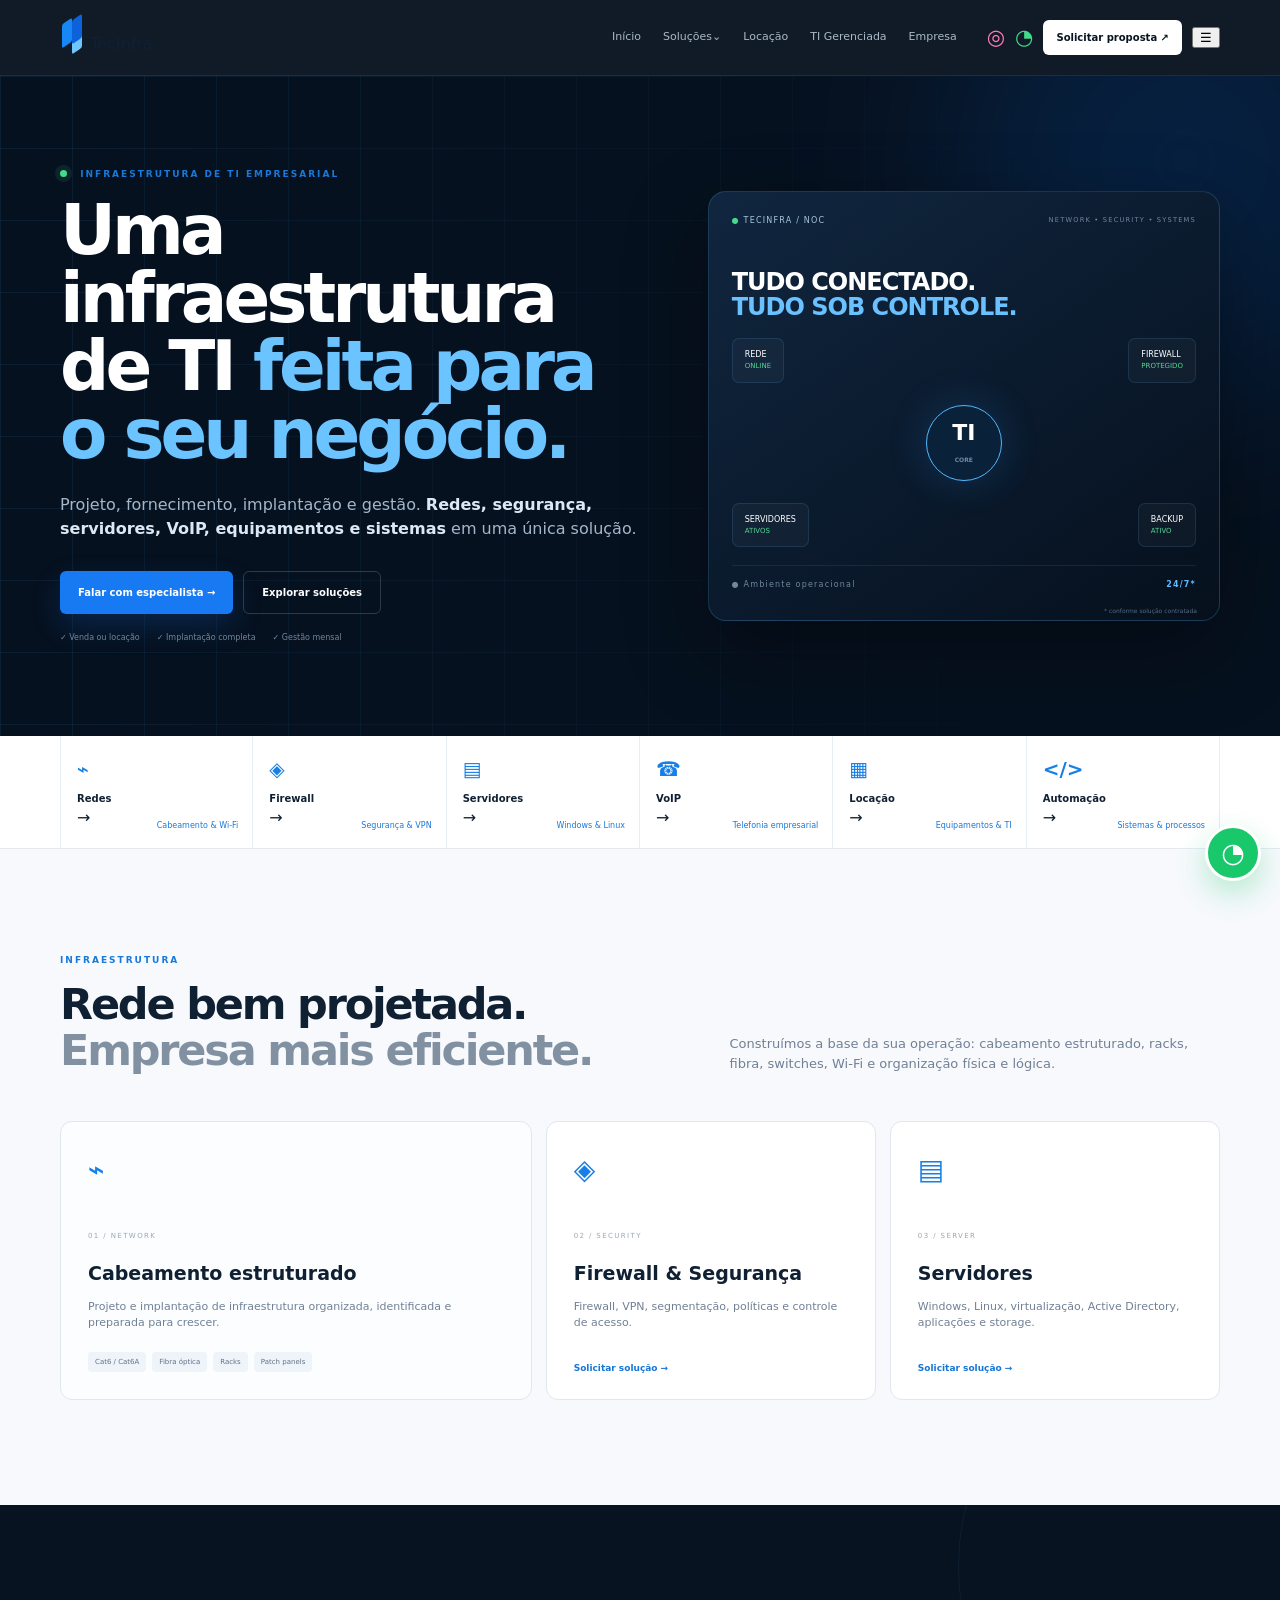
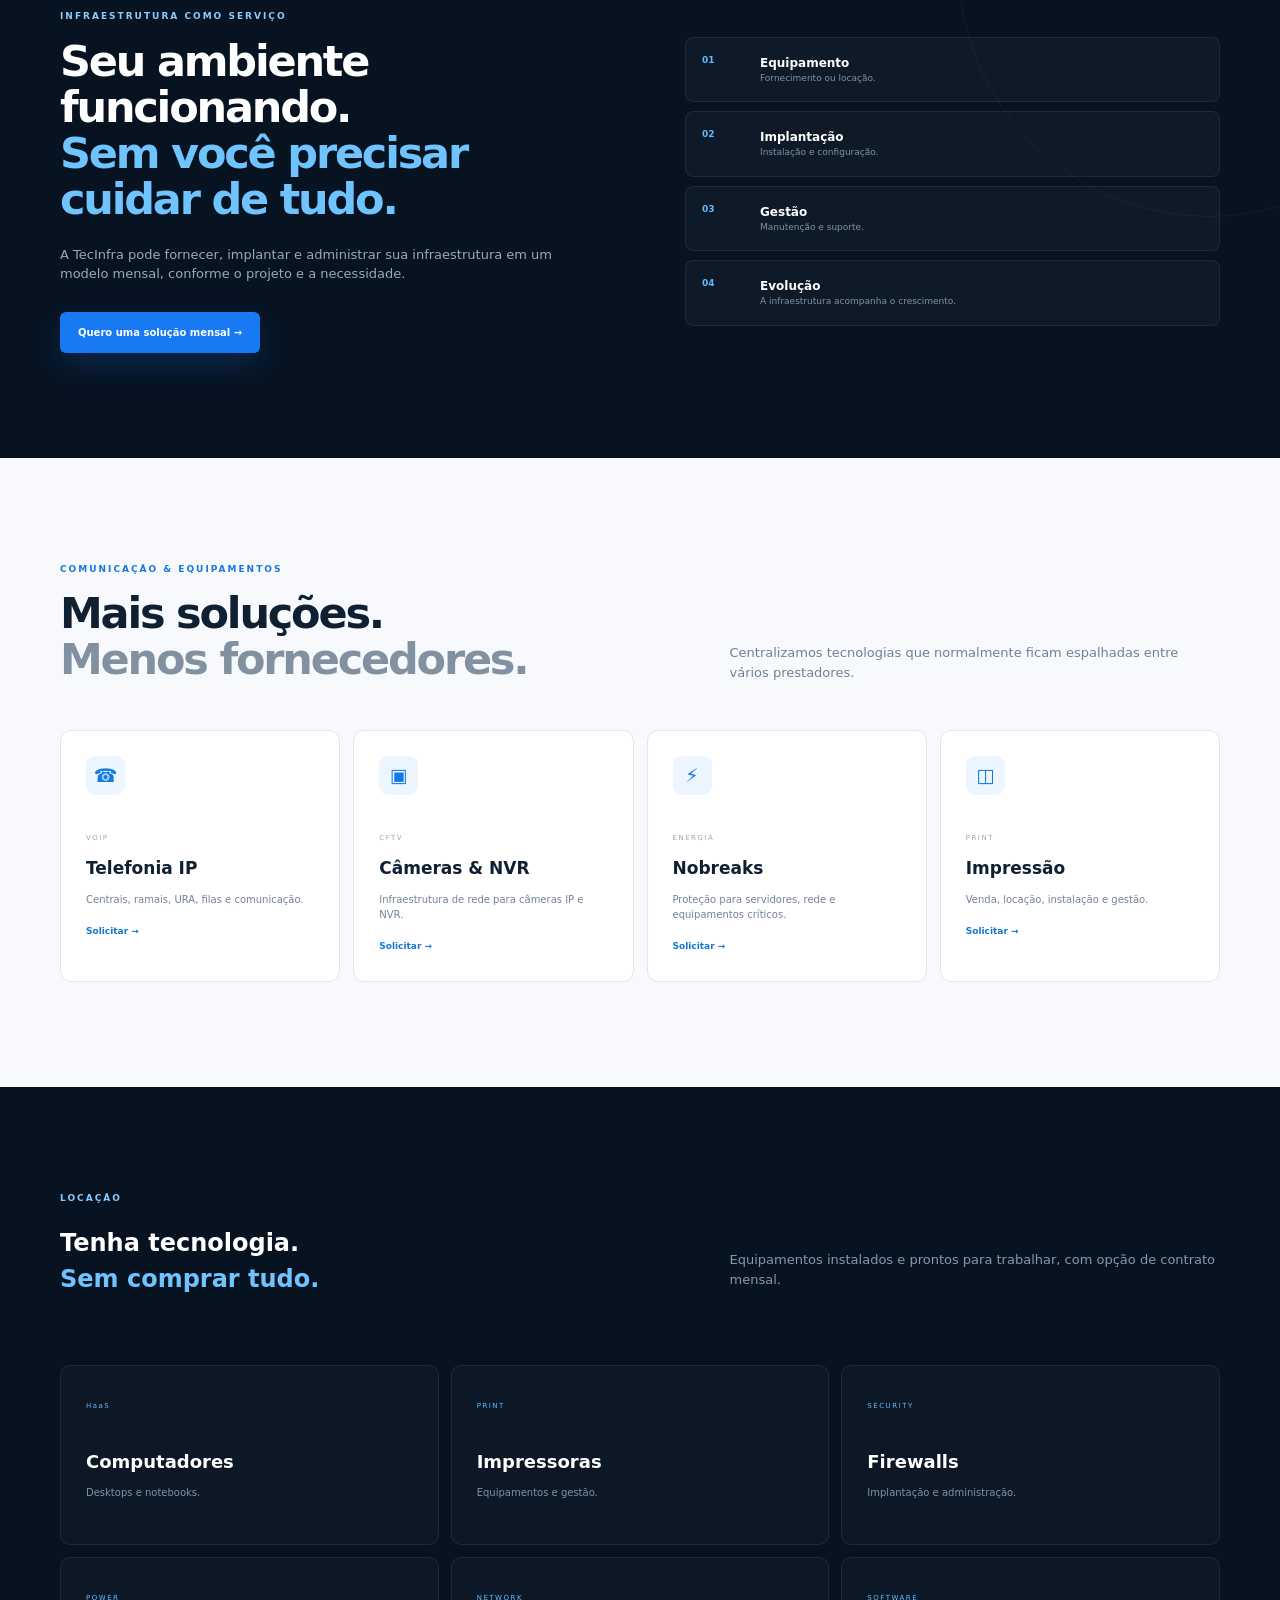
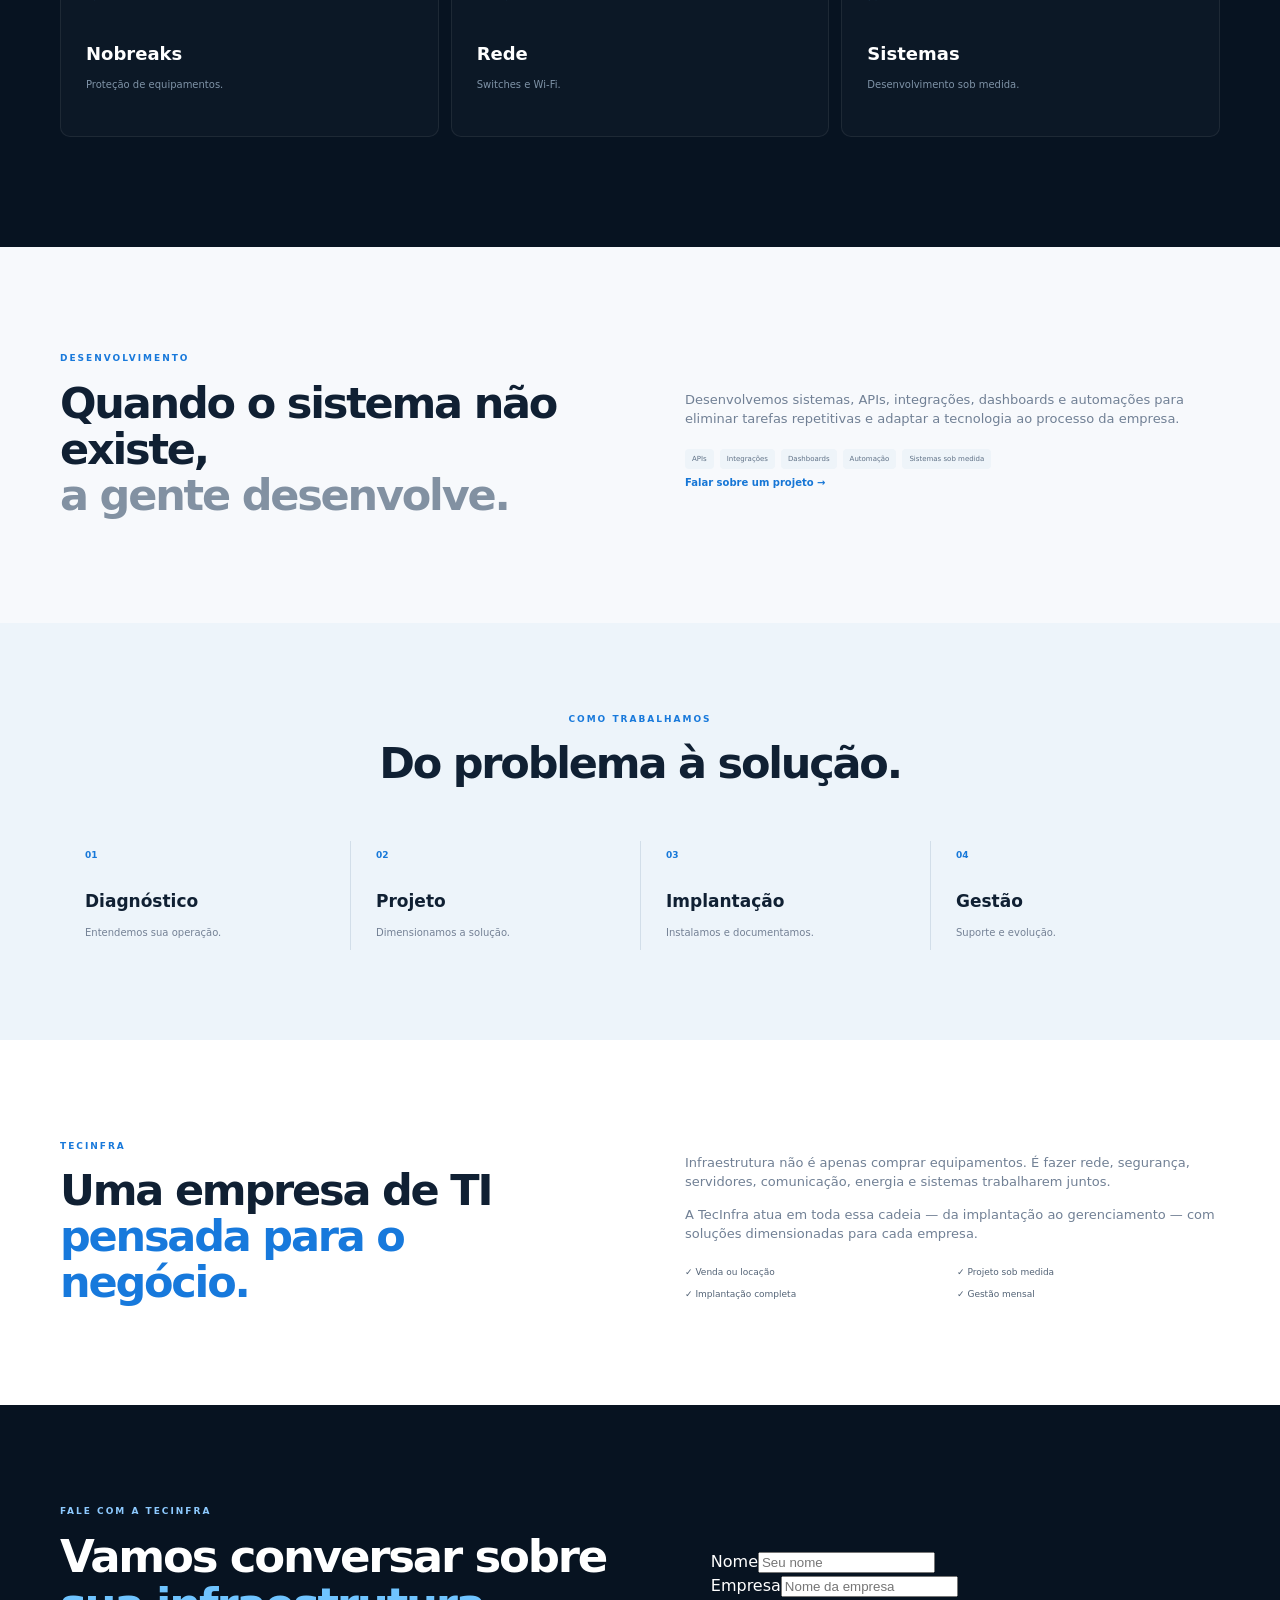
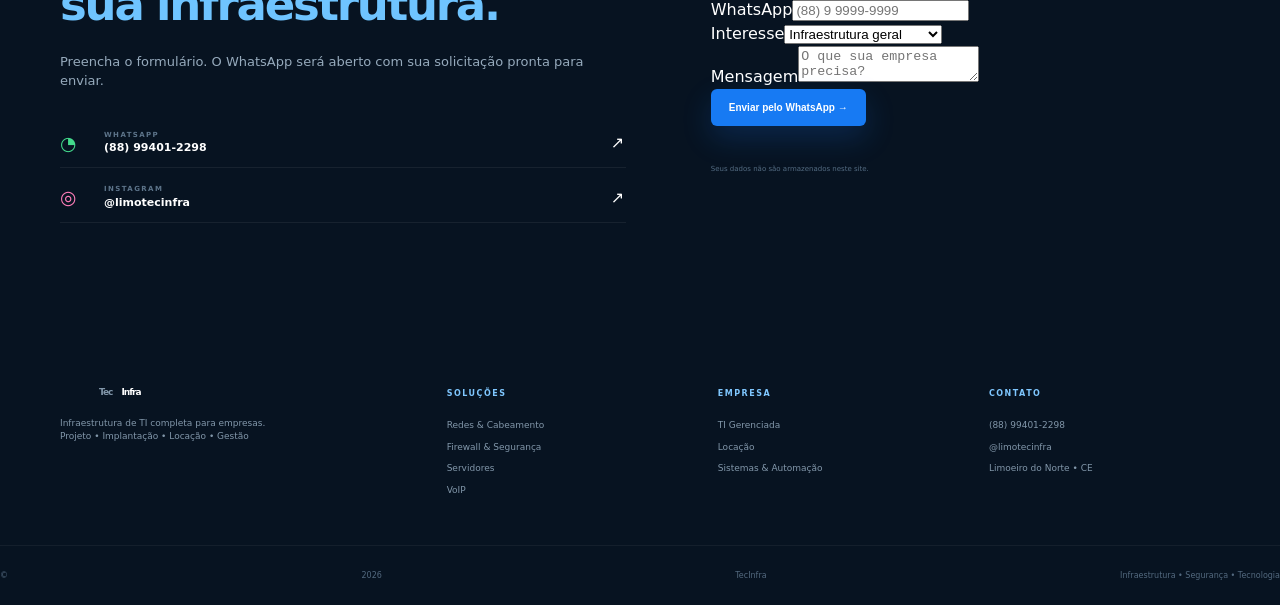
==== commit a392bc1b: "Add files via upload" ====
--- a/index.html
+++ b/index.html
@@ -1,323 +1,69 @@
-<!doctype html>
-<html lang="pt-BR">
-<head>
-<meta charset="utf-8">
-<meta name="viewport" content="width=device-width, initial-scale=1">
-<meta name="description" content="TecInfra — infraestrutura de TI para empresas. Redes, cabeamento estruturado, firewall, servidores, VoIP, CFTV, locação de equipamentos e automação.">
-<meta name="theme-color" content="#07111f">
-<title>TecInfra | Infraestrutura de TI</title>
-<link rel="stylesheet" href="style.css">
-</head>
-<body>
+<!doctype html><html lang="pt-BR"><head>
+<meta charset="utf-8"><meta name="viewport" content="width=device-width,initial-scale=1">
+<meta name="description" content="TecInfra — infraestrutura de TI completa para empresas: redes, cabeamento, firewall, servidores, VoIP, CFTV, locação e automação.">
+<title>TecInfra | Infraestrutura de TI</title><link rel="stylesheet" href="style.css"></head><body>
+<header><div class="wrap nav">
+<a class="logo" href="#inicio"><span class="mark"><i></i><i></i><i></i></span>Tec<span>Infra</span></a>
+<nav id="nav"><a href="#inicio">Início</a><details><summary>Soluções⌄</summary><div class="drop">
+<a href="#redes">⌁ <b>Redes & Cabeamento</b><small>Racks, fibra e Wi-Fi</small></a>
+<a href="#firewall">◈ <b>Firewall & Segurança</b><small>Proteção e VPN</small></a>
+<a href="#servidores">▤ <b>Servidores</b><small>Windows, Linux e virtualização</small></a>
+<a href="#voip">☎ <b>VoIP & Telefonia</b><small>Comunicação empresarial</small></a>
+<a href="#cftv">▣ <b>CFTV</b><small>Câmeras IP e NVR</small></a>
+<a href="#automacao">&lt;/&gt; <b>Sistemas & Automação</b><small>Processos e integrações</small></a>
+</div></details><a href="#locacao">Locação</a><a href="#gerenciada">TI Gerenciada</a><a href="#empresa">Empresa</a></nav>
+<div class="navright">
+<a class="ig" href="https://www.instagram.com/limotecinfra/" target="_blank" aria-label="Instagram">◎</a>
+<a class="waicon" href="https://wa.me/5588994012298" target="_blank" aria-label="WhatsApp">◔</a>
+<a class="topbtn" href="#contato">Solicitar proposta ↗</a><button id="menu">☰</button></div></div></header>
 
-<header class="header">
-  <div class="container nav">
-    <a class="brand" href="#inicio" aria-label="TecInfra">
-      <span class="brand-mark"><i></i><i></i><i></i></span>
-      <span>Tec<span>Infra</span></span>
-    </a>
+<section class="hero" id="inicio"><div class="grid"></div><div class="glow"></div><div class="wrap heroinside">
+<div><div class="eyebrow"><em></em> INFRAESTRUTURA DE TI EMPRESARIAL</div>
+<h1>Uma infraestrutura de TI <strong>feita para o seu negócio.</strong></h1>
+<p>Projeto, fornecimento, implantação e gestão. <b>Redes, segurança, servidores, VoIP, equipamentos e sistemas</b> em uma única solução.</p>
+<div class="actions"><a class="btn primary" href="#contato">Falar com especialista →</a><a class="btn outline" href="#solucoes">Explorar soluções</a></div>
+<div class="trust"><span>✓ Venda ou locação</span><span>✓ Implantação completa</span><span>✓ Gestão mensal</span></div></div>
+<div class="tech"><div class="techhead"><span>● TECINFRA / NOC</span><small>NETWORK • SECURITY • SYSTEMS</small></div>
+<h2>TUDO CONECTADO.<br><strong>TUDO SOB CONTROLE.</strong></h2><div class="network">
+<div class="hub">TI<small>CORE</small></div><div class="node n1">REDE<small>ONLINE</small></div><div class="node n2">FIREWALL<small>PROTEGIDO</small></div><div class="node n3">SERVIDORES<small>ATIVOS</small></div><div class="node n4">BACKUP<small>ATIVO</small></div></div>
+<div class="techfoot"><span>● Ambiente operacional</span><b>24/7*</b></div><small class="asterisk">* conforme solução contratada</small></div></div></section>
 
-    <nav class="nav-links" id="navLinks">
-      <a href="#solucoes">Soluções</a>
-      <a href="#servico">Como trabalhamos</a>
-      <a href="#locacao">Locação</a>
-      <a href="#sobre">Sobre</a>
-    </nav>
+<section class="quick" id="solucoes"><div class="wrap quickgrid">
+<a href="#redes"><b>⌁</b><strong>Redes</strong><small>Cabeamento & Wi-Fi</small>→</a>
+<a href="#firewall"><b>◈</b><strong>Firewall</strong><small>Segurança & VPN</small>→</a>
+<a href="#servidores"><b>▤</b><strong>Servidores</strong><small>Windows & Linux</small>→</a>
+<a href="#voip"><b>☎</b><strong>VoIP</strong><small>Telefonia empresarial</small>→</a>
+<a href="#locacao"><b>▦</b><strong>Locação</strong><small>Equipamentos & TI</small>→</a>
+<a href="#automacao"><b>&lt;/&gt;</b><strong>Automação</strong><small>Sistemas & processos</small>→</a></div></section>
 
-    <div class="nav-right">
-      <a class="instagram" href="https://www.instagram.com/limotecinfra/" target="_blank" rel="noopener">Instagram</a>
-      <a class="header-cta" href="#contato">Falar com a TecInfra <span>↗</span></a>
-      <button class="menu-btn" id="menuBtn" aria-label="Abrir menu">☰</button>
-    </div>
-  </div>
-</header>
+<section class="section" id="redes"><div class="wrap"><div class="sectionhead"><div><div class="eyebrow blue">INFRAESTRUTURA</div><h2>Rede bem projetada.<br><i>Empresa mais eficiente.</i></h2></div><p>Construímos a base da sua operação: cabeamento estruturado, racks, fibra, switches, Wi-Fi e organização física e lógica.</p></div>
+<div class="features"><article class="feature wide"><b class="fi">⌁</b><small>01 / NETWORK</small><h3>Cabeamento estruturado</h3><p>Projeto e implantação de infraestrutura organizada, identificada e preparada para crescer.</p><div class="chips"><span>Cat6 / Cat6A</span><span>Fibra óptica</span><span>Racks</span><span>Patch panels</span></div></article>
+<article class="feature" id="firewall"><b class="fi">◈</b><small>02 / SECURITY</small><h3>Firewall & Segurança</h3><p>Firewall, VPN, segmentação, políticas e controle de acesso.</p><a href="#contato">Solicitar solução →</a></article>
+<article class="feature" id="servidores"><b class="fi">▤</b><small>03 / SERVER</small><h3>Servidores</h3><p>Windows, Linux, virtualização, Active Directory, aplicações e storage.</p><a href="#contato">Solicitar solução →</a></article></div></div></section>
 
-<main>
+<section class="dark" id="gerenciada"><div class="wrap darkgrid"><div><div class="eyebrow light">INFRAESTRUTURA COMO SERVIÇO</div><h2>Seu ambiente funcionando.<br><strong>Sem você precisar cuidar de tudo.</strong></h2><p>A TecInfra pode fornecer, implantar e administrar sua infraestrutura em um modelo mensal, conforme o projeto e a necessidade.</p><a class="btn primary" href="#contato">Quero uma solução mensal →</a></div>
+<div class="models"><div><b>01</b><span><strong>Equipamento</strong><small>Fornecimento ou locação.</small></span></div><div><b>02</b><span><strong>Implantação</strong><small>Instalação e configuração.</small></span></div><div><b>03</b><span><strong>Gestão</strong><small>Manutenção e suporte.</small></span></div><div><b>04</b><span><strong>Evolução</strong><small>A infraestrutura acompanha o crescimento.</small></span></div></div></div></section>
 
-<section class="hero" id="inicio">
-  <div class="hero-bg"></div>
-  <div class="container hero-layout">
-    <div class="hero-copy">
-      <div class="eyebrow"><span></span> INFRAESTRUTURA DE TI EMPRESARIAL</div>
-      <h1>Tecnologia para sua empresa <strong>funcionar melhor.</strong></h1>
-      <p>Projetamos, fornecemos, instalamos e gerenciamos sua infraestrutura de TI — <b>da rede aos servidores, da segurança à automação.</b></p>
-      <div class="hero-actions">
-        <a class="button primary" href="#contato">Solicitar proposta <span>→</span></a>
-        <a class="button ghost" href="#solucoes">Ver soluções</a>
-      </div>
-      <div class="hero-meta">
-        <span>✓ Projeto sob medida</span>
-        <span>✓ Implantação completa</span>
-        <span>✓ Opção de mensalidade</span>
-      </div>
-    </div>
+<section class="section" id="voip"><div class="wrap"><div class="sectionhead"><div><div class="eyebrow blue">COMUNICAÇÃO & EQUIPAMENTOS</div><h2>Mais soluções.<br><i>Menos fornecedores.</i></h2></div><p>Centralizamos tecnologias que normalmente ficam espalhadas entre vários prestadores.</p></div>
+<div class="row4"><article><b>☎</b><small>VOIP</small><h3>Telefonia IP</h3><p>Centrais, ramais, URA, filas e comunicação.</p><a href="#contato">Solicitar →</a></article><article id="cftv"><b>▣</b><small>CFTV</small><h3>Câmeras & NVR</h3><p>Infraestrutura de rede para câmeras IP e NVR.</p><a href="#contato">Solicitar →</a></article><article><b>⚡</b><small>ENERGIA</small><h3>Nobreaks</h3><p>Proteção para servidores, rede e equipamentos críticos.</p><a href="#contato">Solicitar →</a></article><article><b>◫</b><small>PRINT</small><h3>Impressão</h3><p>Venda, locação, instalação e gestão.</p><a href="#contato">Solicitar →</a></article></div></div></section>
 
-    <div class="visual">
-      <div class="visual-top"><span><i></i> TECINFRA</span><small>INFRASTRUCTURE</small></div>
-      <div class="visual-title">TUDO CONECTADO.<br><strong>TUDO SOB CONTROLE.</strong></div>
-      <div class="network">
-        <div class="line l1"></div><div class="line l2"></div><div class="line l3"></div><div class="line l4"></div>
-        <div class="center-node"><b>TI</b><small>CORE</small></div>
-        <div class="network-node a"><b>REDE</b><span>ONLINE</span></div>
-        <div class="network-node b"><b>FIREWALL</b><span>PROTEGIDO</span></div>
-        <div class="network-node c"><b>SERVIDORES</b><span>ATIVOS</span></div>
-        <div class="network-node d"><b>BACKUP</b><span>ATIVO</span></div>
-      </div>
-      <div class="visual-bottom"><span>● Ambiente monitorado</span><b>24/7*</b></div>
-      <small class="visual-note">* conforme solução contratada</small>
-    </div>
-  </div>
-</section>
+<section class="rental" id="locacao"><div class="wrap"><div class="sectionhead"><div><div class="eyebrow light">LOCAÇÃO</div><h2>Tenha tecnologia.<br><strong>Sem comprar tudo.</strong></h2></div><p>Equipamentos instalados e prontos para trabalhar, com opção de contrato mensal.</p></div>
+<div class="rentgrid"><article><small>HaaS</small><h3>Computadores</h3><p>Desktops e notebooks.</p></article><article><small>PRINT</small><h3>Impressoras</h3><p>Equipamentos e gestão.</p></article><article><small>SECURITY</small><h3>Firewalls</h3><p>Implantação e administração.</p></article><article><small>POWER</small><h3>Nobreaks</h3><p>Proteção de equipamentos.</p></article><article><small>NETWORK</small><h3>Rede</h3><p>Switches e Wi-Fi.</p></article><article id="automacao"><small>SOFTWARE</small><h3>Sistemas</h3><p>Desenvolvimento sob medida.</p></article></div></div></section>
 
-<section class="bar">
-  <div class="bar-track">
-    <span>REDES</span><i>•</i><span>CABEAMENTO</span><i>•</i><span>FIREWALL</span><i>•</i><span>SERVIDORES</span><i>•</i><span>VOIP</span><i>•</i><span>CFTV</span><i>•</i><span>LOCAÇÃO</span><i>•</i><span>AUTOMAÇÃO</span>
-  </div>
-</section>
+<section class="section auto"><div class="wrap autogrid"><div><div class="eyebrow blue">DESENVOLVIMENTO</div><h2>Quando o sistema não existe,<br><i>a gente desenvolve.</i></h2></div><div><p>Desenvolvemos sistemas, APIs, integrações, dashboards e automações para eliminar tarefas repetitivas e adaptar a tecnologia ao processo da empresa.</p><div class="chips"><span>APIs</span><span>Integrações</span><span>Dashboards</span><span>Automação</span><span>Sistemas sob medida</span></div><a class="link" href="#contato">Falar sobre um projeto →</a></div></div></section>
 
-<section class="section" id="solucoes">
-  <div class="container">
-    <div class="section-head">
-      <div>
-        <div class="eyebrow blue">SOLUÇÕES</div>
-        <h2>Uma única parceira para<br><em>sua infraestrutura.</em></h2>
-      </div>
-      <p>Da implantação de uma rede nova à administração completa do ambiente. A solução é dimensionada para a necessidade real da sua empresa.</p>
-    </div>
+<section class="process"><div class="wrap"><div class="center"><div class="eyebrow blue">COMO TRABALHAMOS</div><h2>Do problema à solução.</h2></div><div class="steps"><div><b>01</b><h3>Diagnóstico</h3><p>Entendemos sua operação.</p></div><div><b>02</b><h3>Projeto</h3><p>Dimensionamos a solução.</p></div><div><b>03</b><h3>Implantação</h3><p>Instalamos e documentamos.</p></div><div><b>04</b><h3>Gestão</h3><p>Suporte e evolução.</p></div></div></div></section>
 
-    <div class="services">
-      <article class="service">
-        <div class="service-icon">⌁</div><span class="service-no">01</span>
-        <h3>Redes & cabeamento</h3>
-        <p>Cabeamento estruturado, racks, patch panels, switches, fibra óptica, Wi-Fi e organização da infraestrutura.</p>
-        <a href="#contato">Conhecer solução <span>→</span></a>
-      </article>
-      <article class="service">
-        <div class="service-icon">◈</div><span class="service-no">02</span>
-        <h3>Firewall & segurança</h3>
-        <p>Firewall, VPN, segmentação, políticas de acesso, proteção e monitoramento da rede.</p>
-        <a href="#contato">Conhecer solução <span>→</span></a>
-      </article>
-      <article class="service">
-        <div class="service-icon">▤</div><span class="service-no">03</span>
-        <h3>Servidores</h3>
-        <p>Windows Server, Linux, virtualização, Active Directory, arquivos, aplicações e storage.</p>
-        <a href="#contato">Conhecer solução <span>→</span></a>
-      </article>
-      <article class="service">
-        <div class="service-icon">☎</div><span class="service-no">04</span>
-        <h3>VoIP & telefonia</h3>
-        <p>Centrais IP, ramais, telefones, filas, URA e comunicação empresarial integrada.</p>
-        <a href="#contato">Conhecer solução <span>→</span></a>
-      </article>
-      <article class="service">
-        <div class="service-icon">▣</div><span class="service-no">05</span>
-        <h3>CFTV & infraestrutura</h3>
-        <p>Redes para câmeras IP, NVRs, armazenamento e organização da infraestrutura de segurança.</p>
-        <a href="#contato">Conhecer solução <span>→</span></a>
-      </article>
-      <article class="service">
-        <div class="service-icon">↻</div><span class="service-no">06</span>
-        <h3>Backup & continuidade</h3>
-        <p>Estratégias de backup e recuperação para reduzir riscos de falhas e perda de dados.</p>
-        <a href="#contato">Conhecer solução <span>→</span></a>
-      </article>
-      <article class="service">
-        <div class="service-icon">▦</div><span class="service-no">07</span>
-        <h3>Computadores & impressão</h3>
-        <p>Venda, locação, instalação, configuração, manutenção e gestão de computadores e impressoras.</p>
-        <a href="#contato">Conhecer solução <span>→</span></a>
-      </article>
-      <article class="service">
-        <div class="service-icon">⚡</div><span class="service-no">08</span>
-        <h3>Nobreaks & energia</h3>
-        <p>Locação e implantação de proteção elétrica para servidores, rede, CFTV e equipamentos críticos.</p>
-        <a href="#contato">Conhecer solução <span>→</span></a>
-      </article>
-      <article class="service">
-        <div class="service-icon">&lt;/&gt;</div><span class="service-no">09</span>
-        <h3>Sistemas & automação</h3>
-        <p>Desenvolvimento de sistemas, APIs, integrações e automações para melhorar processos empresariais.</p>
-        <a href="#contato">Conhecer solução <span>→</span></a>
-      </article>
-    </div>
-  </div>
-</section>
+<section class="about" id="empresa"><div class="wrap aboutgrid"><div><div class="eyebrow blue">TECINFRA</div><h2>Uma empresa de TI<br><strong>pensada para o negócio.</strong></h2></div><div><p>Infraestrutura não é apenas comprar equipamentos. É fazer rede, segurança, servidores, comunicação, energia e sistemas trabalharem juntos.</p><p>A TecInfra atua em toda essa cadeia — da implantação ao gerenciamento — com soluções dimensionadas para cada empresa.</p><div class="checks"><span>✓ Venda ou locação</span><span>✓ Projeto sob medida</span><span>✓ Implantação completa</span><span>✓ Gestão mensal</span></div></div></div></section>
 
-<section class="dark" id="servico">
-  <div class="container dark-layout">
-    <div>
-      <div class="eyebrow light">TECNOLOGIA COMO SERVIÇO</div>
-      <h2>Você pode comprar.<br>Ou pode <strong>contratar a solução.</strong></h2>
-      <p>Além da venda e implantação, a TecInfra pode fornecer equipamentos e cuidar da infraestrutura em um modelo mensal, conforme o projeto e o contrato.</p>
-      <a class="button primary" href="#contato">Montar uma solução mensal <span>→</span></a>
-    </div>
-    <div class="service-models">
-      <div><b>01</b><section><h3>Projeto + implantação</h3><p>Planejamento, instalação, configuração e entrega.</p></section></div>
-      <div><b>02</b><section><h3>Locação de equipamentos</h3><p>Computadores, impressoras, nobreaks, firewalls e rede.</p></section></div>
-      <div><b>03</b><section><h3>Infraestrutura gerenciada</h3><p>Equipamento + implantação + manutenção + gestão.</p></section></div>
-      <div><b>04</b><section><h3>Serviços recorrentes</h3><p>Firewall, VoIP, backup, impressão, suporte e monitoramento.</p></section></div>
-    </div>
-  </div>
-</section>
+<section class="contact" id="contato"><div class="wrap contactgrid"><div><div class="eyebrow light">FALE COM A TECINFRA</div><h2>Vamos conversar sobre<br><strong>sua infraestrutura.</strong></h2><p>Preencha o formulário. O WhatsApp será aberto com sua solicitação pronta para enviar.</p>
+<div class="direct"><a href="https://wa.me/5588994012298" target="_blank"><span>◔</span><b><small>WHATSAPP</small>(88) 99401-2298</b>↗</a><a href="https://www.instagram.com/limotecinfra/" target="_blank"><span>◎</span><b><small>INSTAGRAM</small>@limotecinfra</b>↗</a></div></div>
+<form id="form"><div><label>Nome</label><input id="name" required placeholder="Seu nome"></div><div><label>Empresa</label><input id="company" required placeholder="Nome da empresa"></div><div><label>WhatsApp</label><input id="phone" required placeholder="(88) 9 9999-9999"></div><div><label>Interesse</label><select id="interest"><option>Infraestrutura geral</option><option>Redes e cabeamento</option><option>Firewall e segurança</option><option>Servidores</option><option>VoIP</option><option>CFTV</option><option>Locação</option><option>TI gerenciada</option><option>Sistemas e automação</option><option>Outro</option></select></div><div class="full"><label>Mensagem</label><textarea id="message" placeholder="O que sua empresa precisa?"></textarea></div><button class="btn primary full" type="submit" id="send">Enviar pelo WhatsApp →</button><p id="status" class="full"></p><small class="full note">Seus dados não são armazenados neste site.</small></form></div></section>
 
-<section class="section" id="locacao">
-  <div class="container">
-    <div class="section-head">
-      <div>
-        <div class="eyebrow blue">LOCAÇÃO</div>
-        <h2>Infraestrutura sem<br><em>imobilizar capital.</em></h2>
-      </div>
-      <p>Para empresas que preferem ter o equipamento funcionando e transformar parte do investimento em um custo mensal previsível.</p>
-    </div>
-
-    <div class="rentals">
-      <article><span>HaaS</span><h3>Computadores</h3><p>Desktops e notebooks com configuração e suporte.</p><a href="#contato">Solicitar cotação →</a></article>
-      <article><span>PRINT</span><h3>Impressoras</h3><p>Equipamentos para impressão empresarial e gestão.</p><a href="#contato">Solicitar cotação →</a></article>
-      <article><span>SECURITY</span><h3>Firewalls</h3><p>Equipamento, implantação, configuração e administração.</p><a href="#contato">Solicitar cotação →</a></article>
-      <article><span>POWER</span><h3>Nobreaks</h3><p>Proteção para servidores, rede e equipamentos críticos.</p><a href="#contato">Solicitar cotação →</a></article>
-      <article><span>VOICE</span><h3>VoIP</h3><p>Telefonia IP e infraestrutura de comunicação.</p><a href="#contato">Solicitar cotação →</a></article>
-      <article><span>NETWORK</span><h3>Infraestrutura</h3><p>Equipamentos de rede dimensionados para sua operação.</p><a href="#contato">Solicitar cotação →</a></article>
-    </div>
-  </div>
-</section>
-
-<section class="process">
-  <div class="container">
-    <div class="process-head">
-      <div class="eyebrow blue">COMO FUNCIONA</div>
-      <h2>Da necessidade à<br><span>infraestrutura funcionando.</span></h2>
-    </div>
-    <div class="steps">
-      <div><b>01</b><h3>Diagnóstico</h3><p>Entendemos a operação e o que precisa ser resolvido.</p></div>
-      <div><b>02</b><h3>Projeto</h3><p>Definimos arquitetura, equipamentos, segurança e custos.</p></div>
-      <div><b>03</b><h3>Implantação</h3><p>Instalamos, configuramos, organizamos e documentamos.</p></div>
-      <div><b>04</b><h3>Gestão</h3><p>Suporte, manutenção e evolução conforme a necessidade.</p></div>
-    </div>
-  </div>
-</section>
-
-<section class="section about" id="sobre">
-  <div class="container about-grid">
-    <div>
-      <div class="eyebrow blue">TECINFRA</div>
-      <h2>Mais do que TI.<br><strong>Uma infraestrutura pensada para o negócio.</strong></h2>
-    </div>
-    <div>
-      <p>Uma empresa não precisa de um monte de equipamentos. Precisa de tecnologia que funcione, seja segura e ajude a operação a produzir.</p>
-      <p>Por isso a TecInfra atua do cabeamento e rack aos servidores, firewall, telefonia, equipamentos e sistemas. Quando o processo precisa de algo específico, também desenvolvemos automações e soluções sob medida.</p>
-      <div class="checks"><span>✓ Projeto sob medida</span><span>✓ Implantação completa</span><span>✓ Venda ou locação</span><span>✓ Suporte e gestão mensal</span></div>
-    </div>
-  </div>
-</section>
-
-<section class="contact" id="contato">
-  <div class="container contact-grid">
-    <div class="contact-copy">
-      <div class="eyebrow light">FALE COM A TECINFRA</div>
-      <h2>Vamos resolver sua infraestrutura.</h2>
-      <p>Preencha os dados e clique em enviar. O WhatsApp será aberto com a mensagem pronta para você enviar.</p>
-      <div class="contact-links">
-        <a href="https://wa.me/5588994012298" target="_blank" rel="noopener"><small>WHATSAPP</small><b>(88) 99401-2298</b></a>
-        <a href="https://www.instagram.com/limotecinfra/" target="_blank" rel="noopener"><small>INSTAGRAM</small><b>@limotecinfra</b></a>
-      </div>
-    </div>
-
-    <form class="form" id="leadForm">
-      <div class="field"><label for="name">Nome</label><input id="name" required placeholder="Seu nome"></div>
-      <div class="field"><label for="company">Empresa</label><input id="company" required placeholder="Nome da empresa"></div>
-      <div class="field"><label for="phone">WhatsApp</label><input id="phone" required placeholder="(88) 9 9999-9999"></div>
-      <div class="field"><label for="service">Interesse</label>
-        <select id="service">
-          <option>Infraestrutura geral</option>
-          <option>Redes e cabeamento</option>
-          <option>Firewall e segurança</option>
-          <option>Servidores Windows / Linux</option>
-          <option>VoIP</option>
-          <option>Locação de computadores</option>
-          <option>Locação de impressoras</option>
-          <option>Locação de nobreaks</option>
-          <option>Firewall como serviço</option>
-          <option>Sistemas e automação</option>
-          <option>Outro</option>
-        </select>
-      </div>
-      <div class="field full"><label for="message">Como podemos ajudar?</label><textarea id="message" placeholder="Descreva brevemente o que sua empresa precisa..."></textarea></div>
-      <button class="button primary full" type="submit" id="sendBtn">Enviar pelo WhatsApp <span>→</span></button>
-      <div class="form-status full" id="formStatus"></div>
-      <small class="form-note full">O site não armazena seus dados. O envio é feito diretamente pelo WhatsApp.</small>
-    </form>
-  </div>
-</section>
-
-</main>
-
-<footer>
-  <div class="container footer-grid">
-    <div class="footer-main">
-      <a class="brand" href="#inicio"><span class="brand-mark"><i></i><i></i><i></i></span><span>Tec<span>Infra</span></span></a>
-      <p>Infraestrutura de TI completa para empresas.<br>Projeto • Implantação • Locação • Gestão</p>
-      <div class="footer-social"><a href="https://www.instagram.com/limotecinfra/" target="_blank" rel="noopener">Instagram ↗</a><a href="https://wa.me/5588994012298" target="_blank" rel="noopener">WhatsApp ↗</a></div>
-    </div>
-    <div><h4>Soluções</h4><a href="#solucoes">Redes e cabeamento</a><a href="#solucoes">Firewall</a><a href="#solucoes">Servidores</a><a href="#solucoes">VoIP</a><a href="#solucoes">CFTV</a></div>
-    <div><h4>Locação</h4><a href="#locacao">Computadores</a><a href="#locacao">Impressoras</a><a href="#locacao">Firewalls</a><a href="#locacao">Nobreaks</a><a href="#locacao">Infraestrutura</a></div>
-    <div><h4>Contato</h4><a href="https://wa.me/5588994012298" target="_blank" rel="noopener">(88) 99401-2298</a><a href="https://www.instagram.com/limotecinfra/" target="_blank" rel="noopener">@limotecinfra</a><span>Limoeiro do Norte • CE</span></div>
-  </div>
-  <div class="container footer-bottom"><span>© <span id="year"></span> TecInfra</span><span>Infraestrutura • Segurança • Tecnologia</span></div>
-</footer>
-
-<a class="floating-wa" href="https://wa.me/5588994012298" target="_blank" rel="noopener" aria-label="WhatsApp TecInfra">◔</a>
-
+<footer><div class="wrap foot"><div><a class="brand" href="#inicio"><span class="brand-symbol"></span>Tec<span>Infra</span></a><p>Infraestrutura de TI completa para empresas.<br>Projeto • Implantação • Locação • Gestão</p></div><div><h4>Soluções</h4><a href="#redes">Redes & Cabeamento</a><a href="#firewall">Firewall & Segurança</a><a href="#servidores">Servidores</a><a href="#voip">VoIP</a></div><div><h4>Empresa</h4><a href="#gerenciada">TI Gerenciada</a><a href="#locacao">Locação</a><a href="#automacao">Sistemas & Automação</a></div><div><h4>Contato</h4><a href="https://wa.me/5588994012298">(88) 99401-2298</a><a href="https://www.instagram.com/limotecinfra/">@limotecinfra</a><span>Limoeiro do Norte • CE</span></div></div><div class="bottom">© <span id="year"></span> TecInfra <span>Infraestrutura • Segurança • Tecnologia</span></div></footer>
+<a class="floatwa" href="https://wa.me/5588994012298" target="_blank" aria-label="WhatsApp">◔</a>
 <script>
-(function(){
-  const menuBtn=document.getElementById('menuBtn');
-  const nav=document.getElementById('navLinks');
-  menuBtn.addEventListener('click',()=>nav.classList.toggle('open'));
-  nav.querySelectorAll('a').forEach(a=>a.addEventListener('click',()=>nav.classList.remove('open')));
-  document.getElementById('year').textContent=new Date().getFullYear();
-
-  const observer=new IntersectionObserver(entries=>{
-    entries.forEach(entry=>{
-      if(entry.isIntersecting){entry.target.classList.add('show');observer.unobserve(entry.target);}
-    });
-  },{threshold:.12});
-  document.querySelectorAll('.service,.rentals article,.steps>div,.about-grid>div,.section-head,.dark-layout>div,.contact-grid>div').forEach(el=>{
-    el.classList.add('reveal');observer.observe(el);
-  });
-
-  const form=document.getElementById('leadForm');
-  const status=document.getElementById('formStatus');
-  const btn=document.getElementById('sendBtn');
-  form.addEventListener('submit',function(e){
-    e.preventDefault();
-    const name=document.getElementById('name').value.trim();
-    const company=document.getElementById('company').value.trim();
-    const phone=document.getElementById('phone').value.trim();
-    const service=document.getElementById('service').value;
-    const message=document.getElementById('message').value.trim()||'Não informado';
-    if(!name||!company||!phone){
-      status.textContent='Preencha nome, empresa e WhatsApp.';
-      status.className='form-status full error';
-      return;
-    }
-    const text=[
-      'Olá, TecInfra!',
-      '',
-      'Gostaria de solicitar uma proposta.',
-      '',
-      `Nome: ${name}`,
-      `Empresa: ${company}`,
-      `WhatsApp: ${phone}`,
-      `Interesse: ${service}`,
-      `Mensagem: ${message}`
-    ].join('\n');
-    btn.disabled=true;
-    btn.innerHTML='Abrindo WhatsApp...';
-    status.textContent='Redirecionando para o WhatsApp...';
-    status.className='form-status full ok';
-    window.location.href='https://wa.me/5588994012298?text='+encodeURIComponent(text);
-  });
-})();
-</script>
-</body>
-</html>
+const nav=document.getElementById('nav'),menu=document.getElementById('menu');menu.onclick=()=>nav.classList.toggle('open');nav.querySelectorAll('a').forEach(a=>a.onclick=()=>nav.classList.remove('open'));document.getElementById('year').textContent=new Date().getFullYear();
+const io=new IntersectionObserver(es=>es.forEach(e=>{if(e.isIntersecting){e.target.classList.add('show');io.unobserve(e.target)}}),{threshold:.1});document.querySelectorAll('.service,.feature,.row4 article,.rental article,.steps>div,.sectionhead,.darkgrid>div,.aboutgrid>div,.contactgrid>div,.quickgrid>a,.autogrid>div').forEach(e=>{e.classList.add('reveal');io.observe(e)});
+document.getElementById('form').onsubmit=e=>{e.preventDefault();const n=name.value.trim(),c=company.value.trim(),p=phone.value.trim(),i=interest.value,m=message.value.trim()||'Não informado';if(!n||!c||!p){status.textContent='Preencha nome, empresa e WhatsApp.';status.className='error';return}send.disabled=true;send.textContent='Abrindo WhatsApp...';location.href='https://wa.me/5588994012298?text='+encodeURIComponent(`Olá, TecInfra!\n\nGostaria de solicitar uma proposta.\n\nNome: ${n}\nEmpresa: ${c}\nWhatsApp: ${p}\nInteresse: ${i}\nMensagem: ${m}`)};
+</script></body></html>
--- a/style.css
+++ b/style.css
@@ -1,15 +1,12 @@
-*{box-sizing:border-box}html{scroll-behavior:smooth}body{margin:0;background:#f7f9fc;color:#102033;font-family:Inter,ui-sans-serif,system-ui,-apple-system,"Segoe UI",sans-serif;line-height:1.5;overflow-x:hidden}a{text-decoration:none;color:inherit}.container{width:min(1160px,92%);margin:auto}.header{height:74px;position:sticky;top:0;z-index:100;background:rgba(6,16,29,.94);border-bottom:1px solid rgba(255,255,255,.08);backdrop-filter:blur(18px)}.nav{height:100%;display:flex;align-items:center;gap:28px}.brand{display:flex;align-items:center;gap:10px;color:#fff;font-size:21px;font-weight:900;letter-spacing:-1px}.brand>span:last-child>span{color:#8fcaff;font-weight:450}.brand-mark{width:30px;height:30px;display:block;position:relative}.brand-mark i{position:absolute;width:10px;height:24px;background:#1685f4;border-radius:2px;transform:skewY(-34deg)}.brand-mark i:nth-child(1){left:2px;top:2px}.brand-mark i:nth-child(2){left:12px;top:8px;background:#70c7ff}.brand-mark i:nth-child(3){left:12px;top:-2px;background:#0b62d9}.nav-links{display:flex;gap:25px;margin-left:auto}.nav-links a{font-size:11px;color:#aab9c8;transition:.2s}.nav-links a:hover{color:#fff}.nav-right{display:flex;align-items:center;gap:14px}.instagram{font-size:11px;color:#ff82bc}.header-cta{font-size:11px;font-weight:800;color:#071321;background:#fff;border-radius:6px;padding:10px 14px}.menu-btn{display:none;background:none;border:0;color:#fff;font-size:23px}
-.hero{position:relative;min-height:650px;background:#06111f;color:#fff;overflow:hidden}.hero-bg{position:absolute;inset:0;background-image:linear-gradient(rgba(78,169,247,.1) 1px,transparent 1px),linear-gradient(90deg,rgba(78,169,247,.1) 1px,transparent 1px);background-size:72px 72px;mask-image:linear-gradient(90deg,black,transparent 90%)}.hero:after{content:"";position:absolute;width:470px;height:470px;border-radius:50%;right:-120px;top:-130px;background:#0577ff;filter:blur(90px);opacity:.15}.hero-layout{position:relative;z-index:2;display:grid;grid-template-columns:1.05fr .95fr;gap:75px;align-items:center;padding:90px 0}.eyebrow{font-size:9px;font-weight:900;letter-spacing:2px;color:#1778db;margin-bottom:15px}.eyebrow.light{color:#8bcaff}.eyebrow>span{display:inline-block;width:7px;height:7px;border-radius:50%;background:#43d98c;box-shadow:0 0 0 5px rgba(67,217,140,.1);margin-right:9px}.hero h1{font-size:clamp(45px,5.8vw,69px);line-height:1;letter-spacing:-4px;margin:0 0 25px;max-width:720px}.hero h1 strong{color:#6bc3ff}.hero-copy>p{font-size:17px;color:#a5b7ca;max-width:650px}.hero-copy>p b{color:#d9e7f5}.hero-actions{display:flex;gap:11px;flex-wrap:wrap;margin:31px 0 19px}.button{display:inline-flex;justify-content:center;align-items:center;gap:9px;border-radius:6px;padding:13px 18px;font-size:11px;font-weight:900;transition:.25s;border:0;cursor:pointer}.button:hover{transform:translateY(-2px)}.button.primary{background:#1678f5;color:#fff;box-shadow:0 13px 32px rgba(22,120,245,.25)}.button.ghost{color:#fff;border:1px solid rgba(255,255,255,.18);background:rgba(255,255,255,.025)}.hero-meta{display:flex;gap:18px;flex-wrap:wrap;color:#6f849a;font-size:9px}
-.visual{height:430px;border:1px solid rgba(98,190,255,.2);border-radius:18px;padding:23px;background:linear-gradient(145deg,#10263e,#06101c);box-shadow:0 35px 80px rgba(0,0,0,.4);position:relative;overflow:hidden}.visual:before{content:"";position:absolute;width:340px;height:340px;border:1px solid rgba(89,184,255,.08);border-radius:50%;right:-130px;top:-140px}.visual-top,.visual-bottom{display:flex;justify-content:space-between;color:#71879d;font-size:8px;letter-spacing:1.4px}.visual-top span{color:#a8c6de}.visual-top span i{display:inline-block;width:6px;height:6px;background:#46d98e;border-radius:50%;margin-right:7px}.visual-title{font-size:25px;line-height:1.05;letter-spacing:-1px;margin-top:43px}.visual-title strong{color:#6cc2ff}.network{height:240px;position:relative}.center-node{position:absolute;left:50%;top:50%;transform:translate(-50%,-50%);width:76px;height:76px;border-radius:50%;background:#09223b;border:1px solid #56b7ff;display:grid;place-items:center;box-shadow:0 0 40px rgba(45,158,255,.2);z-index:3}.center-node b{font-size:22px}.center-node small{font-size:6px;color:#7190a8;margin-top:-19px}.network-node{position:absolute;z-index:4;background:rgba(255,255,255,.045);border:1px solid rgba(100,190,255,.14);padding:10px 12px;border-radius:7px;display:flex;flex-direction:column;font-size:8px;animation:float 4s ease-in-out infinite}.network-node span{font-size:7px;color:#54d995}.network-node.a{left:0;top:17px}.network-node.b{right:0;top:17px;animation-delay:.6s}.network-node.c{left:0;bottom:16px;animation-delay:1.2s}.network-node.d{right:0;bottom:16px;animation-delay:1.8s}.line{position:absolute;left:50%;top:50%;width:170px;height:1px;background:linear-gradient(90deg,transparent,#4eaefb,transparent);transform-origin:left;opacity:.4}.l1{transform:rotate(210deg)}.l2{transform:rotate(330deg)}.l3{transform:rotate(150deg)}.l4{transform:rotate(30deg)}.visual-bottom{border-top:1px solid rgba(255,255,255,.08);padding-top:13px}.visual-bottom b{color:#61b9ff}.visual-note{position:absolute;right:23px;bottom:6px;color:#526a80;font-size:7px}
-.bar{height:51px;background:#091625;color:#60758b;overflow:hidden}.bar-track{height:100%;display:flex;align-items:center;justify-content:space-between;gap:22px;font-size:8px;font-weight:900;letter-spacing:1.8px;white-space:nowrap}.bar-track i{font-style:normal;color:#277fc2}
-.section{padding:105px 0}.section-head{display:grid;grid-template-columns:1.1fr .9fr;gap:70px;align-items:end}.section-head h2,.dark h2,.process-head h2,.about h2,.contact h2{font-size:44px;line-height:1.06;letter-spacing:-2.2px;margin:0}.section-head h2 em{font-style:normal;color:#8291a2}.section-head>p{font-size:13px;color:#718095;margin:0}.services{display:grid;grid-template-columns:repeat(3,1fr);gap:14px;margin-top:50px}.service{background:#fff;border:1px solid #e0e7ef;border-radius:12px;padding:27px;min-height:285px;position:relative;transition:.3s}.service:hover{transform:translateY(-7px);border-color:#9fc8eb;box-shadow:0 20px 55px rgba(20,56,94,.1)}.service:after{content:"";position:absolute;width:140px;height:140px;right:-55px;bottom:-65px;border-radius:50%;background:radial-gradient(circle,rgba(24,126,234,.12),transparent 68%);pointer-events:none}.service-icon{font-size:27px;color:#1681e8;margin-bottom:33px}.service-no{position:absolute;right:20px;top:20px;color:#9ba8b5;font-size:8px;font-weight:900}.service h3{font-size:18px;letter-spacing:-.4px;margin:0 0 9px}.service p{font-size:11px;color:#718095;max-width:310px;margin:0 0 23px}.service a{font-size:10px;font-weight:900;color:#1676d6}
-.dark{background:#071321;color:#fff;padding:105px 0;position:relative;overflow:hidden}.dark:after{content:"";position:absolute;width:500px;height:500px;border:1px solid rgba(90,185,255,.08);border-radius:50%;right:-180px;top:-190px}.dark-layout{position:relative;z-index:2;display:grid;grid-template-columns:1fr 1fr;gap:90px;align-items:center}.dark h2 strong{color:#6fc4ff}.dark-layout>div>p{max-width:570px;color:#95a9bd;font-size:13px;margin:23px 0 28px}.service-models{display:grid;gap:10px}.service-models>div{display:grid;grid-template-columns:42px 1fr;gap:17px;padding:17px;border:1px solid rgba(255,255,255,.09);border-radius:8px;background:rgba(255,255,255,.035);transition:.25s}.service-models>div:hover{background:rgba(52,151,237,.08);border-color:rgba(91,184,255,.25);transform:translateX(4px)}.service-models>div>b{color:#65baff;font-size:9px}.service-models h3{font-size:13px;margin:0}.service-models p{font-size:10px;color:#7f93a8;margin:3px 0 0}
-.rentals{display:grid;grid-template-columns:repeat(3,1fr);gap:14px;margin-top:50px}.rentals article{border:1px solid #e0e7ef;border-radius:12px;background:#fff;padding:26px;min-height:215px;transition:.3s}.rentals article:hover{transform:translateY(-6px);box-shadow:0 18px 45px rgba(20,56,94,.09);border-color:#a4ccec}.rentals article>span{font-size:8px;font-weight:900;letter-spacing:1.5px;color:#1776d6}.rentals h3{font-size:19px;margin:38px 0 7px}.rentals p{font-size:11px;color:#738095;margin:0 0 19px}.rentals a{font-size:10px;color:#1776d6;font-weight:900}
-.process{background:#eef4f9;padding:95px 0}.process-head{text-align:center}.process-head h2 span{color:#8191a3}.steps{display:grid;grid-template-columns:repeat(4,1fr);margin-top:55px}.steps>div{padding:0 26px;border-left:1px solid #d4dfe9}.steps>div:first-child{border:0}.steps b{font-size:9px;color:#1776d6}.steps h3{font-size:17px;margin:25px 0 7px}.steps p{font-size:11px;color:#748195;margin:0}
-.about{background:#fff}.about-grid{display:grid;grid-template-columns:1fr 1fr;gap:95px}.about h2 strong{color:#1779dc}.about-grid p{font-size:13px;color:#718095}.checks{display:grid;grid-template-columns:1fr 1fr;gap:9px;margin-top:24px}.checks span{font-size:10px;color:#526275}
-.contact{padding:95px 0;background:#06111f;color:#fff}.contact-grid{display:grid;grid-template-columns:1fr .9fr;gap:85px;align-items:center}.contact h2{font-size:46px}.contact-copy>p{color:#93a7bb;font-size:13px;max-width:560px}.contact-links{display:flex;flex-direction:column;gap:10px;margin-top:28px}.contact-links a{color:#7890a7;font-size:10px}.contact-links small{display:block;font-size:7px;letter-spacing:1.4px;color:#587187;margin-bottom:2px}.contact-links b{font-size:12px;color:#fff}
-.form{display:grid;grid-template-columns:1fr 1fr;gap:10px}.field label{display:block;color:#91a7bc;font-size:8px;font-weight:800}.field input,.field select,.field textarea{display:block;width:100%;margin-top:6px;border:1px solid rgba(255,255,255,.1);border-radius:6px;background:#0b1b2d;color:#fff;padding:11px;font:inherit;font-size:10px;outline:0}.field input:focus,.field select:focus,.field textarea:focus{border-color:#43a9fa;box-shadow:0 0 0 3px rgba(67,169,250,.08)}.field textarea{min-height:95px;resize:vertical}.full{grid-column:1/-1}.form .button{width:100%}.form .button:disabled{opacity:.65;cursor:wait}.form-status{min-height:15px;font-size:9px}.form-status.error{color:#ff8d8d}.form-status.ok{color:#63d99c}.form-note{color:#536b82;font-size:7px}
-footer{background:#071321;color:#fff;padding-top:58px}.footer-grid{display:grid;grid-template-columns:1.5fr 1fr 1fr 1fr;gap:40px;padding-bottom:48px}.footer-grid>div:not(.footer-main){display:flex;flex-direction:column;gap:8px}.footer-grid h4{font-size:8px;letter-spacing:1.5px;text-transform:uppercase;color:#7fc7ff;margin:3px 0 10px}.footer-grid p,.footer-grid a,.footer-grid span{font-size:9px;color:#8297aa}.footer-main p{line-height:1.8}.footer-social{display:flex;gap:17px}.footer-social a{color:#91cfff}.footer-bottom{min-height:62px;border-top:1px solid rgba(255,255,255,.07);display:flex;align-items:center;justify-content:space-between;color:#53697f;font-size:8px}.floating-wa{position:fixed;right:20px;bottom:20px;width:55px;height:55px;border-radius:50%;display:grid;place-items:center;background:#19c86a;color:#fff;font-size:27px;border:3px solid #fff;z-index:90;box-shadow:0 12px 30px rgba(25,200,106,.3);animation:waPulse 2.4s infinite}
-.reveal{opacity:0;transform:translateY(24px);transition:opacity .65s ease,transform .65s ease}.reveal.show{opacity:1;transform:none}.service:nth-child(2),.rentals article:nth-child(2){transition-delay:.06s}.service:nth-child(3),.rentals article:nth-child(3){transition-delay:.12s}.service:nth-child(4),.rentals article:nth-child(4){transition-delay:.18s}.service:nth-child(5),.rentals article:nth-child(5){transition-delay:.24s}.service:nth-child(6),.rentals article:nth-child(6){transition-delay:.30s}
-@keyframes float{0%,100%{transform:translateY(0)}50%{transform:translateY(-6px)}}@keyframes waPulse{50%{box-shadow:0 12px 30px rgba(25,200,106,.25),0 0 0 9px rgba(25,200,106,.08)}}@media(max-width:900px){.nav-links{display:none}.nav-links.open{display:flex;position:absolute;left:0;right:0;top:74px;padding:20px 4%;background:#071321;flex-direction:column;border-bottom:1px solid rgba(255,255,255,.08)}.menu-btn{display:block}.instagram,.header-cta{display:none}.hero-layout,.section-head,.dark-layout,.about-grid,.contact-grid{grid-template-columns:1fr}.hero-layout{padding:75px 0}.visual{max-width:620px}.services,.rentals{grid-template-columns:1fr 1fr}.steps{grid-template-columns:1fr 1fr;gap:28px}.steps>div:nth-child(3){border-left:0}.footer-grid{grid-template-columns:1.4fr 1fr 1fr}.footer-grid>div:last-child{grid-column:1/-1}}@media(max-width:560px){.hero h1{font-size:43px;letter-spacing:-2.5px}.hero-copy>p{font-size:14px}.hero-meta{flex-direction:column;gap:5px}.visual{height:390px;padding:19px}.visual-title{font-size:22px}.section,.dark,.process,.contact{padding:78px 0}.section-head h2,.dark h2,.process-head h2,.about h2,.contact h2{font-size:34px}.services,.rentals,.steps{grid-template-columns:1fr}.steps>div,.steps>div:nth-child(3){border-left:0;border-top:1px solid #d4dfe9;padding:22px 0}.steps>div:first-child{border-top:0}.checks{grid-template-columns:1fr}.form{grid-template-columns:1fr}.full{grid-column:auto}.footer-grid{grid-template-columns:1fr 1fr}.footer-grid>div:last-child{grid-column:1/-1}.footer-bottom{padding:16px 0;flex-direction:column;align-items:flex-start;gap:4px}.floating-wa{right:14px;bottom:14px}}
-@media(prefers-reduced-motion:reduce){*,*::before,*::after{animation:none!important;transition:none!important;scroll-behavior:auto!important}.reveal{opacity:1;transform:none}}
+*{box-sizing:border-box}html{scroll-behavior:smooth}body{margin:0;background:#f7f9fc;color:#102033;font-family:Inter,system-ui,-apple-system,"Segoe UI",sans-serif;line-height:1.5}a{text-decoration:none;color:inherit}.wrap{width:min(1160px,92%);margin:auto}
+header{height:76px;position:sticky;top:0;z-index:100;background:rgba(5,15,28,.95);backdrop-filter:blur(16px);border-bottom:1px solid #ffffff12}.nav{height:100%;display:flex;align-items:center;gap:30px}.brand{display:flex;align-items:center;gap:9px;color:#fff;font-size:21px;font-weight:900;letter-spacing:-1px}.brand>span:last-child,.brand>span:last-child>span{color:#8fcaff}.brand>span:last-child{color:#fff}.mark,.brand-symbol{width:30px;height:30px;position:relative;display:inline-block}.mark i{position:absolute;width:10px;height:24px;background:#1787f5;transform:skewY(-34deg);border-radius:2px}.mark i:nth-child(1){left:2px;top:2px}.mark i:nth-child(2){left:12px;top:8px;background:#6fc6ff}.mark i:nth-child(3){left:12px;top:-2px;background:#0d62dc}.main-nav{}.nav nav{display:flex;align-items:center;gap:22px;margin-left:auto}.main-nav a,nav> a,summary{color:#aab9c8;font-size:11px;cursor:pointer}details{position:relative}summary{list-style:none}summary::-webkit-details-marker{display:none}.drop{position:absolute;top:29px;left:-25px;width:305px;background:#0b1a2b;border:1px solid #ffffff15;border-radius:9px;padding:8px;box-shadow:0 20px 60px #0006}.drop a{display:grid;grid-template-columns:27px 1fr;gap:8px;padding:10px;border-radius:6px;color:#68bfff}.drop a:hover{background:#3b9df214}.drop b,.drop small{display:block}.drop b{font-size:10px;color:#fff}.drop small{font-size:8px;color:#71869b;margin-top:2px}.navright{display:flex;align-items:center;gap:10px}.ig,.waicon{font-size:21px}.ig{color:#ff7db9}.waicon{color:#42da8c}.topbtn{font-size:10px;font-weight:900;color:#071321;background:#fff;border-radius:6px;padding:10px 13px}.menu{display:none;background:none;border:0;color:#fff;font-size:22px}
+.hero{position:relative;overflow:hidden;background:#06111f;color:#fff;min-height:650px}.grid{position:absolute;inset:0;background-image:linear-gradient(#4eaefb16 1px,transparent 1px),linear-gradient(90deg,#4eaefb16 1px,transparent 1px);background-size:72px 72px;mask-image:linear-gradient(90deg,#000,transparent 90%)}.glow{position:absolute;width:470px;height:470px;border-radius:50%;right:-140px;top:-150px;background:#087bff;filter:blur(95px);opacity:.14}.heroinside{position:relative;z-index:2;display:grid;grid-template-columns:1.06fr .94fr;gap:70px;align-items:center;padding:92px 0}.eyebrow{font-size:9px;font-weight:900;letter-spacing:2px;color:#1879db;margin-bottom:14px}.eyebrow.light{color:#8dcaff}.eyebrow em{display:inline-block;width:7px;height:7px;background:#43da8c;border-radius:50%;margin-right:8px;box-shadow:0 0 0 5px #43da8c1a}.hero h1{font-size:clamp(45px,5.7vw,69px);line-height:.99;letter-spacing:-4px;margin:0 0 24px}.hero h1 strong{color:#6bc3ff}.hero-copy p,.hero p{font-size:16px;color:#a4b6c9;max-width:650px}.hero p b{color:#dce8f4}.actions{display:flex;gap:10px;flex-wrap:wrap;margin:30px 0 18px}.btn{display:inline-flex;align-items:center;justify-content:center;gap:8px;border-radius:6px;padding:13px 18px;font-size:10px;font-weight:900;border:0;cursor:pointer;transition:.25s}.btn:hover{transform:translateY(-2px)}.primary{background:#177af3;color:#fff;box-shadow:0 12px 30px #177af333}.outline{color:#fff;border:1px solid #ffffff2b}.trust{display:flex;gap:17px;flex-wrap:wrap;color:#70869c;font-size:8px}
+.tech{height:430px;border:1px solid #65bfff30;border-radius:18px;padding:23px;background:linear-gradient(145deg,#10263f,#06101d);box-shadow:0 30px 80px #0006;position:relative;overflow:hidden}.techhead,.techfoot{display:flex;justify-content:space-between;color:#71879d;font-size:8px;letter-spacing:1.2px}.techhead span{color:#a9c6dd}.techhead span:first-letter{color:#45da8c}.tech h2{font-size:24px;line-height:1.05;letter-spacing:-1px;margin:43px 0 0}.tech h2 strong{color:#69c2ff}.network{height:245px;position:relative}.hub{position:absolute;left:50%;top:50%;transform:translate(-50%,-50%);width:76px;height:76px;border-radius:50%;background:#09223a;border:1px solid #55b6ff;display:grid;place-items:center;font-size:22px;font-weight:900;box-shadow:0 0 40px #2b9dff33;z-index:3}.hub small{font-size:6px;color:#718da5;margin-top:-19px}.node{position:absolute;padding:10px 12px;background:#ffffff08;border:1px solid #65bfff22;border-radius:7px;font-size:8px;animation:float 4s ease-in-out infinite;z-index:4}.node small{display:block;color:#52d994;font-size:7px}.n1{left:0;top:18px}.n2{right:0;top:18px;animation-delay:.6s}.n3{left:0;bottom:18px;animation-delay:1.2s}.n4{right:0;bottom:18px;animation-delay:1.8s}.techfoot{border-top:1px solid #ffffff12;padding-top:13px}.techfoot b{color:#62baff}.asterisk{position:absolute;right:22px;bottom:5px;color:#526a80;font-size:6px}
+.quick{background:#fff;border-bottom:1px solid #e4eaf0}.quickgrid{display:grid;grid-template-columns:repeat(6,1fr)}.quickgrid a{padding:18px 16px;border-right:1px solid #e7edf2;position:relative;transition:.2s}.quickgrid a:first-child{border-left:1px solid #e7edf2}.quickgrid a:hover{background:#f7fbff}.quickgrid b,.quickgrid strong,.quickgrid small{display:block}.quickgrid b{font-size:20px;color:#177fe5;margin-bottom:7px}.quickgrid strong{font-size:10px}.quickgrid small{font-size:8px;color:#8795a4}.quickgrid a> :last-child{position:absolute;right:14px;bottom:16px;color:#1779dc}
+.section{padding:105px 0}.sectionhead{display:grid;grid-template-columns:1.1fr .9fr;gap:70px;align-items:end}.section h2,.dark h2,.auto h2,.process h2,.about h2,.contact h2{font-size:43px;line-height:1.07;letter-spacing:-2.2px;margin:0}.section h2 i,.auto h2 i{font-style:normal;color:#8291a2}.sectionhead>p{font-size:13px;color:#718095;margin:0}.features{display:grid;grid-template-columns:1.25fr .875fr .875fr;gap:14px;margin-top:48px}.feature{background:#fff;border:1px solid #e0e7ef;border-radius:12px;padding:27px;min-height:270px;position:relative;transition:.3s}.feature:hover{transform:translateY(-6px);border-color:#9fc9ec;box-shadow:0 22px 55px #163f6919}.feature.wide{background:#fbfdff}.fi{display:block;font-size:28px;color:#177fe5;margin-bottom:30px}.feature small{font-size:7px;color:#9aa7b5;letter-spacing:1.4px}.feature h3{font-size:19px;margin:14px 0 8px}.feature p{font-size:11px;color:#718095}.feature a{position:absolute;bottom:24px;color:#1776d6;font-size:9px;font-weight:900}.chips{display:flex;gap:6px;flex-wrap:wrap;margin-top:20px}.chips span{font-size:7px;background:#eef4f9;color:#607287;padding:5px 7px;border-radius:4px}
+.dark,.rental,.contact{background:#071321;color:#fff;padding:105px 0}.dark{position:relative;overflow:hidden}.dark:after{content:"";position:absolute;width:500px;height:500px;border:1px solid #5dbaff12;border-radius:50%;right:-180px;top:-190px}.darkgrid{position:relative;z-index:2;display:grid;grid-template-columns:1fr 1fr;gap:90px;align-items:center}.dark h2 strong,.rental h2 strong,.contact h2 strong{color:#6fc4ff}.dark p,.rental .sectionhead>p,.contact p{max-width:560px;color:#96aabc;font-size:13px;margin:23px 0 28px}.models{display:grid;gap:9px}.models>div{display:grid;grid-template-columns:42px 1fr;gap:16px;padding:16px;border:1px solid #ffffff12;background:#ffffff08;border-radius:8px;transition:.2s}.models>div:hover{background:#3b9df212;border-color:#5bb8ff38;transform:translateX(4px)}.models b{color:#64baff;font-size:9px}.models strong,.models small{display:block}.models strong{font-size:12px}.models small{font-size:9px;color:#7f93a7}.row4{display:grid;grid-template-columns:repeat(4,1fr);gap:13px;margin-top:48px}.row4 article{background:#fff;border:1px solid #e0e7ef;border-radius:11px;padding:25px;min-height:225px;transition:.3s}.row4 article:hover{transform:translateY(-6px);box-shadow:0 18px 45px #14385617;border-color:#a5cdec}.row4 article>b{display:grid;place-items:center;width:39px;height:39px;border-radius:9px;background:#edf6ff;color:#147be5;font-size:19px;margin-bottom:28px}.row4 small{font-size:7px;color:#9aa7b5;letter-spacing:1.5px}.row4 h3{font-size:17px;margin:9px 0 7px}.row4 p{font-size:10px;color:#748195}.row4 a{font-size:9px;color:#1676d6;font-weight:900}.rental .sectionhead>p{color:#8499ad}.rental{padding-bottom:110px}.rentgrid{display:grid;grid-template-columns:repeat(3,1fr);gap:12px;margin-top:48px}.rentgrid article{border:1px solid #ffffff12;border-radius:10px;padding:25px;min-height:180px;background:#ffffff06;transition:.3s}.rentgrid article:hover{background:#3599f012;border-color:#5ab7ff3d;transform:translateY(-5px)}.rentgrid small{font-size:7px;letter-spacing:1.5px;color:#66baff}.rentgrid h3{font-size:18px;margin:33px 0 7px}.rentgrid p{font-size:10px;color:#7f93a7}.autogrid{display:grid;grid-template-columns:1fr 1fr;gap:90px;align-items:center}.auto p{font-size:13px;color:#718095}.link{font-size:10px;color:#1676d6;font-weight:900}.process{background:#edf4fa;padding:90px 0}.center{text-align:center}.steps{display:grid;grid-template-columns:repeat(4,1fr);margin-top:55px}.steps>div{padding:0 25px;border-left:1px solid #d2dee9}.steps>div:first-child{border:0}.steps b{font-size:9px;color:#1778d9}.steps h3{font-size:17px;margin:24px 0 7px}.steps p{font-size:10px;color:#748195}.about{padding:100px 0;background:#fff}.aboutgrid{display:grid;grid-template-columns:1fr 1fr;gap:90px}.about h2 strong{color:#1779dc}.about p{font-size:13px;color:#718095}.checks{display:grid;grid-template-columns:1fr 1fr;gap:9px;margin-top:22px}.checks span{font-size:9px;color:#536376}
+.contact{padding:100px 0}.contactgrid{display:grid;grid-template-columns:1fr .9fr;gap:85px;align-items:center}.contact h2{font-size:45px}.direct{display:flex;flex-direction:column;gap:5px;margin-top:27px}.direct a{display:grid;grid-template-columns:34px 1fr 15px;align-items:center;gap:10px;padding:10px 0;border-bottom:1px solid #ffffff10}.direct a>span{font-size:19px;color:#43da8c}.direct a:nth-child(2)>span{color:#ff7db9}.direct b{font-size:11px}.direct small{display:block;font-size:7px;letter-spacing:1.4px;color:#5d748a}.lead-form{display:grid;grid-template-columns:1fr 1fr;gap:10px}.lead-form label{display:block;font-size:8px;color:#91a7bc;font-weight:800}.lead-form input,.lead-form select,.lead-form textarea{display:block;width:100%;margin-top:6px;padding:11px;border:1px solid #ffffff12;border-radius:6px;background:#0b1b2d;color:#fff;font:inherit;font-size:10px;outline:0}.lead-form textarea{min-height:95px;resize:vertical}.lead-form input:focus,.lead-form select:focus,.lead-form textarea:focus{border-color:#42a9fb}.full{grid-column:1/-1}.lead-form .btn{width:100%}.lead-form button:disabled{opacity:.6}.note{font-size:7px;color:#536b82}.error{color:#ff8e8e;font-size:9px}.ok{color:#65d99c;font-size:9px}
+footer{background:#071321;color:#fff;padding-top:55px}.foot{display:grid;grid-template-columns:1.5fr 1fr 1fr 1fr;gap:40px;padding-bottom:48px}.foot>div:not(:first-child){display:flex;flex-direction:column;gap:8px}.foot h4{font-size:8px;color:#7fc7ff;letter-spacing:1.5px;text-transform:uppercase}.foot p,.foot a,.foot span{font-size:9px;color:#8297aa}.bottom{border-top:1px solid #ffffff0d;min-height:60px;display:flex;justify-content:space-between;align-items:center;color:#53697f;font-size:8px}.floatwa{position:fixed;right:19px;bottom:19px;width:56px;height:56px;border-radius:50%;background:#19c86a;color:#fff;display:grid;place-items:center;font-size:27px;border:3px solid #fff;z-index:90;box-shadow:0 12px 30px #19c86a4d;animation:wa 2.5s infinite}
+.reveal{opacity:0;transform:translateY(20px);transition:.65s}.reveal.show{opacity:1;transform:none}@keyframes float{50%{transform:translateY(-6px)}}@keyframes wa{50%{box-shadow:0 12px 30px #19c86a44,0 0 0 9px #19c86a14}}
+@media(max-width:930px){.main-nav{display:none}.nav nav.open{display:flex;position:absolute;left:0;right:0;top:76px;background:#071321;padding:18px 4%;flex-direction:column;align-items:stretch}.nav-dropdown .drop{position:static;width:100%;display:none}.nav-dropdown:hover .drop{display:block}.menu{display:block}.topbtn,.ig,.waicon{display:none}.heroinside,.sectionhead,.darkgrid,.autogrid,.aboutgrid,.contactgrid{grid-template-columns:1fr}.heroinside{padding:70px 0}.quickgrid{grid-template-columns:repeat(3,1fr)}.features{grid-template-columns:1fr 1fr}.feature.wide{grid-column:1/-1}.row4{grid-template-columns:1fr 1fr}.rentgrid{grid-template-columns:1fr 1fr}.steps{grid-template-columns:1fr 1fr;gap:28px}.steps>div:nth-child(3){border-left:0}.foot{grid-template-columns:1.4fr 1fr 1fr}.foot>div:last-child{grid-column:1/-1}}
+@media(max-width:560px){.hero h1{font-size:43px;letter-spacing:-2.5px}.hero p{font-size:14px}.hero-trust{flex-direction:column}.hero-tech{height:390px}.quickgrid{grid-template-columns:1fr 1fr}.quickgrid a:nth-child(3),.quickgrid a:nth-child(5){border-left:1px solid #e7edf2}.section,.dark,.rental,.about,.contact{padding:78px 0}.section h2,.dark h2,.auto h2,.process h2,.about h2,.contact h2{font-size:34px}.features,.row4,.rentgrid,.steps{grid-template-columns:1fr}.feature.wide{grid-column:auto}.steps>div,.steps>div:nth-child(3){border-left:0;border-top:1px solid #d2dee9;padding:22px 0}.steps>div:first-child{border-top:0}.checks,.lead-form{grid-template-columns:1fr}.full{grid-column:auto}.foot{grid-template-columns:1fr 1fr}.foot>div:last-child{grid-column:1/-1}.bottom{padding:15px 0;flex-direction:column;align-items:flex-start;gap:4px}}
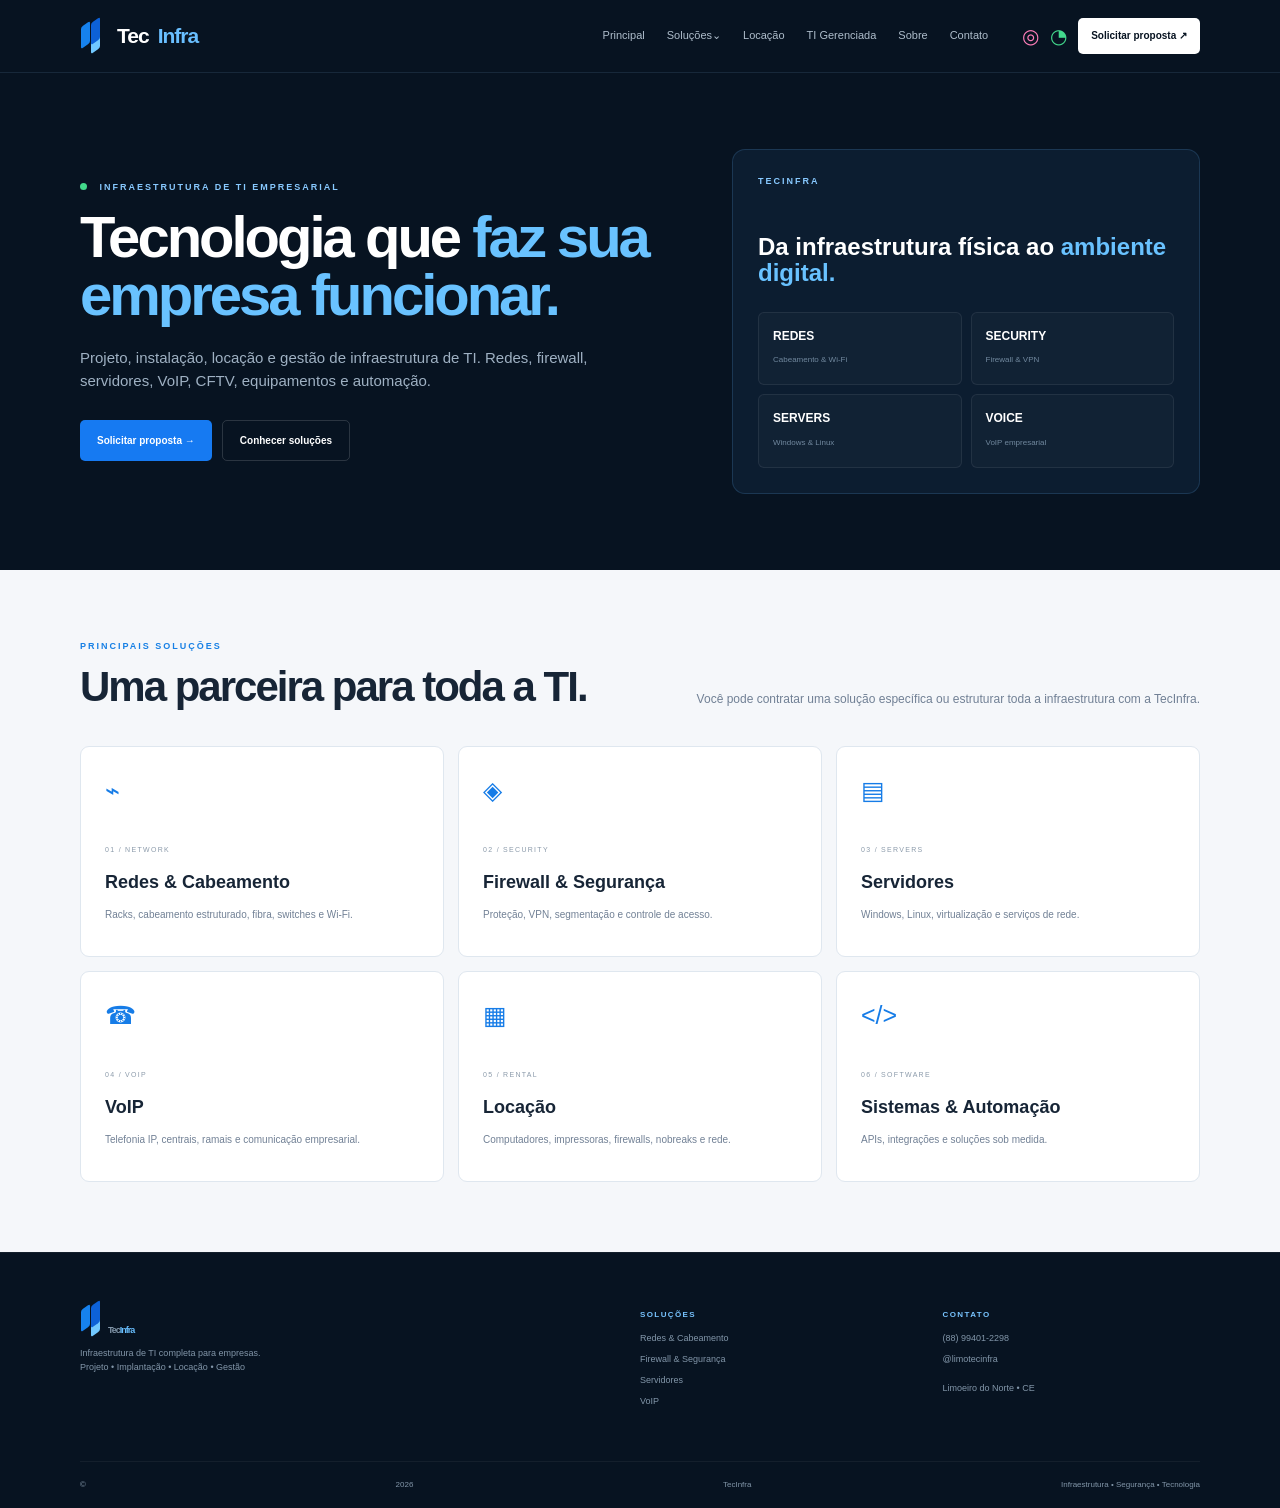
==== commit 35d14d59: "Add files via upload" ====
--- a/index.html
+++ b/index.html
@@ -1,69 +1,6 @@
-<!doctype html><html lang="pt-BR"><head>
-<meta charset="utf-8"><meta name="viewport" content="width=device-width,initial-scale=1">
-<meta name="description" content="TecInfra — infraestrutura de TI completa para empresas: redes, cabeamento, firewall, servidores, VoIP, CFTV, locação e automação.">
-<title>TecInfra | Infraestrutura de TI</title><link rel="stylesheet" href="style.css"></head><body>
-<header><div class="wrap nav">
-<a class="logo" href="#inicio"><span class="mark"><i></i><i></i><i></i></span>Tec<span>Infra</span></a>
-<nav id="nav"><a href="#inicio">Início</a><details><summary>Soluções⌄</summary><div class="drop">
-<a href="#redes">⌁ <b>Redes & Cabeamento</b><small>Racks, fibra e Wi-Fi</small></a>
-<a href="#firewall">◈ <b>Firewall & Segurança</b><small>Proteção e VPN</small></a>
-<a href="#servidores">▤ <b>Servidores</b><small>Windows, Linux e virtualização</small></a>
-<a href="#voip">☎ <b>VoIP & Telefonia</b><small>Comunicação empresarial</small></a>
-<a href="#cftv">▣ <b>CFTV</b><small>Câmeras IP e NVR</small></a>
-<a href="#automacao">&lt;/&gt; <b>Sistemas & Automação</b><small>Processos e integrações</small></a>
-</div></details><a href="#locacao">Locação</a><a href="#gerenciada">TI Gerenciada</a><a href="#empresa">Empresa</a></nav>
-<div class="navright">
-<a class="ig" href="https://www.instagram.com/limotecinfra/" target="_blank" aria-label="Instagram">◎</a>
-<a class="waicon" href="https://wa.me/5588994012298" target="_blank" aria-label="WhatsApp">◔</a>
-<a class="topbtn" href="#contato">Solicitar proposta ↗</a><button id="menu">☰</button></div></div></header>
-
-<section class="hero" id="inicio"><div class="grid"></div><div class="glow"></div><div class="wrap heroinside">
-<div><div class="eyebrow"><em></em> INFRAESTRUTURA DE TI EMPRESARIAL</div>
-<h1>Uma infraestrutura de TI <strong>feita para o seu negócio.</strong></h1>
-<p>Projeto, fornecimento, implantação e gestão. <b>Redes, segurança, servidores, VoIP, equipamentos e sistemas</b> em uma única solução.</p>
-<div class="actions"><a class="btn primary" href="#contato">Falar com especialista →</a><a class="btn outline" href="#solucoes">Explorar soluções</a></div>
-<div class="trust"><span>✓ Venda ou locação</span><span>✓ Implantação completa</span><span>✓ Gestão mensal</span></div></div>
-<div class="tech"><div class="techhead"><span>● TECINFRA / NOC</span><small>NETWORK • SECURITY • SYSTEMS</small></div>
-<h2>TUDO CONECTADO.<br><strong>TUDO SOB CONTROLE.</strong></h2><div class="network">
-<div class="hub">TI<small>CORE</small></div><div class="node n1">REDE<small>ONLINE</small></div><div class="node n2">FIREWALL<small>PROTEGIDO</small></div><div class="node n3">SERVIDORES<small>ATIVOS</small></div><div class="node n4">BACKUP<small>ATIVO</small></div></div>
-<div class="techfoot"><span>● Ambiente operacional</span><b>24/7*</b></div><small class="asterisk">* conforme solução contratada</small></div></div></section>
-
-<section class="quick" id="solucoes"><div class="wrap quickgrid">
-<a href="#redes"><b>⌁</b><strong>Redes</strong><small>Cabeamento & Wi-Fi</small>→</a>
-<a href="#firewall"><b>◈</b><strong>Firewall</strong><small>Segurança & VPN</small>→</a>
-<a href="#servidores"><b>▤</b><strong>Servidores</strong><small>Windows & Linux</small>→</a>
-<a href="#voip"><b>☎</b><strong>VoIP</strong><small>Telefonia empresarial</small>→</a>
-<a href="#locacao"><b>▦</b><strong>Locação</strong><small>Equipamentos & TI</small>→</a>
-<a href="#automacao"><b>&lt;/&gt;</b><strong>Automação</strong><small>Sistemas & processos</small>→</a></div></section>
-
-<section class="section" id="redes"><div class="wrap"><div class="sectionhead"><div><div class="eyebrow blue">INFRAESTRUTURA</div><h2>Rede bem projetada.<br><i>Empresa mais eficiente.</i></h2></div><p>Construímos a base da sua operação: cabeamento estruturado, racks, fibra, switches, Wi-Fi e organização física e lógica.</p></div>
-<div class="features"><article class="feature wide"><b class="fi">⌁</b><small>01 / NETWORK</small><h3>Cabeamento estruturado</h3><p>Projeto e implantação de infraestrutura organizada, identificada e preparada para crescer.</p><div class="chips"><span>Cat6 / Cat6A</span><span>Fibra óptica</span><span>Racks</span><span>Patch panels</span></div></article>
-<article class="feature" id="firewall"><b class="fi">◈</b><small>02 / SECURITY</small><h3>Firewall & Segurança</h3><p>Firewall, VPN, segmentação, políticas e controle de acesso.</p><a href="#contato">Solicitar solução →</a></article>
-<article class="feature" id="servidores"><b class="fi">▤</b><small>03 / SERVER</small><h3>Servidores</h3><p>Windows, Linux, virtualização, Active Directory, aplicações e storage.</p><a href="#contato">Solicitar solução →</a></article></div></div></section>
-
-<section class="dark" id="gerenciada"><div class="wrap darkgrid"><div><div class="eyebrow light">INFRAESTRUTURA COMO SERVIÇO</div><h2>Seu ambiente funcionando.<br><strong>Sem você precisar cuidar de tudo.</strong></h2><p>A TecInfra pode fornecer, implantar e administrar sua infraestrutura em um modelo mensal, conforme o projeto e a necessidade.</p><a class="btn primary" href="#contato">Quero uma solução mensal →</a></div>
-<div class="models"><div><b>01</b><span><strong>Equipamento</strong><small>Fornecimento ou locação.</small></span></div><div><b>02</b><span><strong>Implantação</strong><small>Instalação e configuração.</small></span></div><div><b>03</b><span><strong>Gestão</strong><small>Manutenção e suporte.</small></span></div><div><b>04</b><span><strong>Evolução</strong><small>A infraestrutura acompanha o crescimento.</small></span></div></div></div></section>
-
-<section class="section" id="voip"><div class="wrap"><div class="sectionhead"><div><div class="eyebrow blue">COMUNICAÇÃO & EQUIPAMENTOS</div><h2>Mais soluções.<br><i>Menos fornecedores.</i></h2></div><p>Centralizamos tecnologias que normalmente ficam espalhadas entre vários prestadores.</p></div>
-<div class="row4"><article><b>☎</b><small>VOIP</small><h3>Telefonia IP</h3><p>Centrais, ramais, URA, filas e comunicação.</p><a href="#contato">Solicitar →</a></article><article id="cftv"><b>▣</b><small>CFTV</small><h3>Câmeras & NVR</h3><p>Infraestrutura de rede para câmeras IP e NVR.</p><a href="#contato">Solicitar →</a></article><article><b>⚡</b><small>ENERGIA</small><h3>Nobreaks</h3><p>Proteção para servidores, rede e equipamentos críticos.</p><a href="#contato">Solicitar →</a></article><article><b>◫</b><small>PRINT</small><h3>Impressão</h3><p>Venda, locação, instalação e gestão.</p><a href="#contato">Solicitar →</a></article></div></div></section>
-
-<section class="rental" id="locacao"><div class="wrap"><div class="sectionhead"><div><div class="eyebrow light">LOCAÇÃO</div><h2>Tenha tecnologia.<br><strong>Sem comprar tudo.</strong></h2></div><p>Equipamentos instalados e prontos para trabalhar, com opção de contrato mensal.</p></div>
-<div class="rentgrid"><article><small>HaaS</small><h3>Computadores</h3><p>Desktops e notebooks.</p></article><article><small>PRINT</small><h3>Impressoras</h3><p>Equipamentos e gestão.</p></article><article><small>SECURITY</small><h3>Firewalls</h3><p>Implantação e administração.</p></article><article><small>POWER</small><h3>Nobreaks</h3><p>Proteção de equipamentos.</p></article><article><small>NETWORK</small><h3>Rede</h3><p>Switches e Wi-Fi.</p></article><article id="automacao"><small>SOFTWARE</small><h3>Sistemas</h3><p>Desenvolvimento sob medida.</p></article></div></div></section>
-
-<section class="section auto"><div class="wrap autogrid"><div><div class="eyebrow blue">DESENVOLVIMENTO</div><h2>Quando o sistema não existe,<br><i>a gente desenvolve.</i></h2></div><div><p>Desenvolvemos sistemas, APIs, integrações, dashboards e automações para eliminar tarefas repetitivas e adaptar a tecnologia ao processo da empresa.</p><div class="chips"><span>APIs</span><span>Integrações</span><span>Dashboards</span><span>Automação</span><span>Sistemas sob medida</span></div><a class="link" href="#contato">Falar sobre um projeto →</a></div></div></section>
-
-<section class="process"><div class="wrap"><div class="center"><div class="eyebrow blue">COMO TRABALHAMOS</div><h2>Do problema à solução.</h2></div><div class="steps"><div><b>01</b><h3>Diagnóstico</h3><p>Entendemos sua operação.</p></div><div><b>02</b><h3>Projeto</h3><p>Dimensionamos a solução.</p></div><div><b>03</b><h3>Implantação</h3><p>Instalamos e documentamos.</p></div><div><b>04</b><h3>Gestão</h3><p>Suporte e evolução.</p></div></div></div></section>
-
-<section class="about" id="empresa"><div class="wrap aboutgrid"><div><div class="eyebrow blue">TECINFRA</div><h2>Uma empresa de TI<br><strong>pensada para o negócio.</strong></h2></div><div><p>Infraestrutura não é apenas comprar equipamentos. É fazer rede, segurança, servidores, comunicação, energia e sistemas trabalharem juntos.</p><p>A TecInfra atua em toda essa cadeia — da implantação ao gerenciamento — com soluções dimensionadas para cada empresa.</p><div class="checks"><span>✓ Venda ou locação</span><span>✓ Projeto sob medida</span><span>✓ Implantação completa</span><span>✓ Gestão mensal</span></div></div></div></section>
-
-<section class="contact" id="contato"><div class="wrap contactgrid"><div><div class="eyebrow light">FALE COM A TECINFRA</div><h2>Vamos conversar sobre<br><strong>sua infraestrutura.</strong></h2><p>Preencha o formulário. O WhatsApp será aberto com sua solicitação pronta para enviar.</p>
-<div class="direct"><a href="https://wa.me/5588994012298" target="_blank"><span>◔</span><b><small>WHATSAPP</small>(88) 99401-2298</b>↗</a><a href="https://www.instagram.com/limotecinfra/" target="_blank"><span>◎</span><b><small>INSTAGRAM</small>@limotecinfra</b>↗</a></div></div>
-<form id="form"><div><label>Nome</label><input id="name" required placeholder="Seu nome"></div><div><label>Empresa</label><input id="company" required placeholder="Nome da empresa"></div><div><label>WhatsApp</label><input id="phone" required placeholder="(88) 9 9999-9999"></div><div><label>Interesse</label><select id="interest"><option>Infraestrutura geral</option><option>Redes e cabeamento</option><option>Firewall e segurança</option><option>Servidores</option><option>VoIP</option><option>CFTV</option><option>Locação</option><option>TI gerenciada</option><option>Sistemas e automação</option><option>Outro</option></select></div><div class="full"><label>Mensagem</label><textarea id="message" placeholder="O que sua empresa precisa?"></textarea></div><button class="btn primary full" type="submit" id="send">Enviar pelo WhatsApp →</button><p id="status" class="full"></p><small class="full note">Seus dados não são armazenados neste site.</small></form></div></section>
-
-<footer><div class="wrap foot"><div><a class="brand" href="#inicio"><span class="brand-symbol"></span>Tec<span>Infra</span></a><p>Infraestrutura de TI completa para empresas.<br>Projeto • Implantação • Locação • Gestão</p></div><div><h4>Soluções</h4><a href="#redes">Redes & Cabeamento</a><a href="#firewall">Firewall & Segurança</a><a href="#servidores">Servidores</a><a href="#voip">VoIP</a></div><div><h4>Empresa</h4><a href="#gerenciada">TI Gerenciada</a><a href="#locacao">Locação</a><a href="#automacao">Sistemas & Automação</a></div><div><h4>Contato</h4><a href="https://wa.me/5588994012298">(88) 99401-2298</a><a href="https://www.instagram.com/limotecinfra/">@limotecinfra</a><span>Limoeiro do Norte • CE</span></div></div><div class="bottom">© <span id="year"></span> TecInfra <span>Infraestrutura • Segurança • Tecnologia</span></div></footer>
-<a class="floatwa" href="https://wa.me/5588994012298" target="_blank" aria-label="WhatsApp">◔</a>
-<script>
-const nav=document.getElementById('nav'),menu=document.getElementById('menu');menu.onclick=()=>nav.classList.toggle('open');nav.querySelectorAll('a').forEach(a=>a.onclick=()=>nav.classList.remove('open'));document.getElementById('year').textContent=new Date().getFullYear();
-const io=new IntersectionObserver(es=>es.forEach(e=>{if(e.isIntersecting){e.target.classList.add('show');io.unobserve(e.target)}}),{threshold:.1});document.querySelectorAll('.service,.feature,.row4 article,.rental article,.steps>div,.sectionhead,.darkgrid>div,.aboutgrid>div,.contactgrid>div,.quickgrid>a,.autogrid>div').forEach(e=>{e.classList.add('reveal');io.observe(e)});
-document.getElementById('form').onsubmit=e=>{e.preventDefault();const n=name.value.trim(),c=company.value.trim(),p=phone.value.trim(),i=interest.value,m=message.value.trim()||'Não informado';if(!n||!c||!p){status.textContent='Preencha nome, empresa e WhatsApp.';status.className='error';return}send.disabled=true;send.textContent='Abrindo WhatsApp...';location.href='https://wa.me/5588994012298?text='+encodeURIComponent(`Olá, TecInfra!\n\nGostaria de solicitar uma proposta.\n\nNome: ${n}\nEmpresa: ${c}\nWhatsApp: ${p}\nInteresse: ${i}\nMensagem: ${m}`)};
-</script></body></html>+<!doctype html><html lang="pt-BR"><head><meta charset="utf-8"><meta name="viewport" content="width=device-width,initial-scale=1"><title>Principal | TecInfra</title><link rel="stylesheet" href="style.css"></head><body>
+<header><div class="wrap nav"><a class="logo" href="index.html"><span class="mark"><i></i><i></i><i></i></span>Tec<span>Infra</span></a><nav id="nav"><a href="index.html">Principal</a><details><summary>Soluções⌄</summary><div class="drop"><a href="solucoes.html"><b>Visão geral</b><small>Todas as soluções</small></a><a href="redes.html"><b>⌁ Redes & Cabeamento</b><small>Racks, fibra e Wi-Fi</small></a><a href="firewall.html"><b>◈ Firewall & Segurança</b><small>Proteção e VPN</small></a><a href="servidores.html"><b>▤ Servidores</b><small>Windows, Linux e virtualização</small></a><a href="voip.html"><b>☎ VoIP & Telefonia</b><small>Comunicação empresarial</small></a><a href="cftv.html"><b>▣ CFTV</b><small>Câmeras IP e NVR</small></a><a href="sistemas.html"><b>&lt;/&gt; Sistemas & Automação</b><small>Processos e integrações</small></a></div></details><a href="locacao.html">Locação</a><a href="gerenciada.html">TI Gerenciada</a><a href="sobre.html">Sobre</a><a href="contato.html">Contato</a></nav><div class="nav-right"><a class="social ig" href="https://www.instagram.com/limotecinfra/" target="_blank">◎</a><a class="social wa" href="https://wa.me/5588994012298" target="_blank">◔</a><a class="cta" href="contato.html">Solicitar proposta ↗</a><button class="menu" id="menu">☰</button></div></div></header>
+<section class="hero"><div class="wrap hero-grid"><div><div class="eyebrow light"><em></em> INFRAESTRUTURA DE TI EMPRESARIAL</div><h1>Tecnologia que <strong>faz sua empresa funcionar.</strong></h1><p>Projeto, instalação, locação e gestão de infraestrutura de TI. Redes, firewall, servidores, VoIP, CFTV, equipamentos e automação.</p><div class="buttons"><a class="btn primary" href="contato.html">Solicitar proposta →</a><a class="btn secondary" href="solucoes.html">Conhecer soluções</a></div></div><div class="hero-box"><div class="eyebrow light">TECINFRA</div><h2>Da infraestrutura física ao <strong>ambiente digital.</strong></h2><div class="stats"><div class="stat"><b>REDES</b><small>Cabeamento & Wi-Fi</small></div><div class="stat"><b>SECURITY</b><small>Firewall & VPN</small></div><div class="stat"><b>SERVERS</b><small>Windows & Linux</small></div><div class="stat"><b>VOICE</b><small>VoIP empresarial</small></div></div></div></div></section>
+<section class="page"><div class="wrap"><div class="page-title"><div><div class="eyebrow">PRINCIPAIS SOLUÇÕES</div><h1>Uma parceira para toda a TI.</h1></div><p>Você pode contratar uma solução específica ou estruturar toda a infraestrutura com a TecInfra.</p></div><div class="cards"><a class="card" href="redes.html"><div class="icon">⌁</div><small>01 / NETWORK</small><h2>Redes & Cabeamento</h2><p>Racks, cabeamento estruturado, fibra, switches e Wi-Fi.</p></a><a class="card" href="firewall.html"><div class="icon">◈</div><small>02 / SECURITY</small><h2>Firewall & Segurança</h2><p>Proteção, VPN, segmentação e controle de acesso.</p></a><a class="card" href="servidores.html"><div class="icon">▤</div><small>03 / SERVERS</small><h2>Servidores</h2><p>Windows, Linux, virtualização e serviços de rede.</p></a><a class="card" href="voip.html"><div class="icon">☎</div><small>04 / VOIP</small><h2>VoIP</h2><p>Telefonia IP, centrais, ramais e comunicação empresarial.</p></a><a class="card" href="locacao.html"><div class="icon">▦</div><small>05 / RENTAL</small><h2>Locação</h2><p>Computadores, impressoras, firewalls, nobreaks e rede.</p></a><a class="card" href="sistemas.html"><div class="icon">&lt;/&gt;</div><small>06 / SOFTWARE</small><h2>Sistemas & Automação</h2><p>APIs, integrações e soluções sob medida.</p></a></div></div></section>
+<footer><div class="wrap footer"><div><a class="logo" href="index.html"><span class="mark"><i></i><i></i><i></i></span>Tec<span>Infra</span></a><p>Infraestrutura de TI completa para empresas.<br>Projeto • Implantação • Locação • Gestão</p></div><div><h4>Soluções</h4><a href="redes.html">Redes & Cabeamento</a><a href="firewall.html">Firewall & Segurança</a><a href="servidores.html">Servidores</a><a href="voip.html">VoIP</a></div><div><h4>Contato</h4><a href="https://wa.me/5588994012298">(88) 99401-2298</a><a href="https://www.instagram.com/limotecinfra/">@limotecinfra</a><span>Limoeiro do Norte • CE</span></div></div><div class="wrap bottom">© <span id="year"></span> TecInfra <span>Infraestrutura • Segurança • Tecnologia</span></div></footer>
+<script>document.getElementById('year').textContent=new Date().getFullYear();const m=document.getElementById('menu'),n=document.getElementById('nav');m.onclick=()=>n.classList.toggle('open');</script></body></html>
--- a/style.css
+++ b/style.css
@@ -1,12 +1,38 @@
-*{box-sizing:border-box}html{scroll-behavior:smooth}body{margin:0;background:#f7f9fc;color:#102033;font-family:Inter,system-ui,-apple-system,"Segoe UI",sans-serif;line-height:1.5}a{text-decoration:none;color:inherit}.wrap{width:min(1160px,92%);margin:auto}
-header{height:76px;position:sticky;top:0;z-index:100;background:rgba(5,15,28,.95);backdrop-filter:blur(16px);border-bottom:1px solid #ffffff12}.nav{height:100%;display:flex;align-items:center;gap:30px}.brand{display:flex;align-items:center;gap:9px;color:#fff;font-size:21px;font-weight:900;letter-spacing:-1px}.brand>span:last-child,.brand>span:last-child>span{color:#8fcaff}.brand>span:last-child{color:#fff}.mark,.brand-symbol{width:30px;height:30px;position:relative;display:inline-block}.mark i{position:absolute;width:10px;height:24px;background:#1787f5;transform:skewY(-34deg);border-radius:2px}.mark i:nth-child(1){left:2px;top:2px}.mark i:nth-child(2){left:12px;top:8px;background:#6fc6ff}.mark i:nth-child(3){left:12px;top:-2px;background:#0d62dc}.main-nav{}.nav nav{display:flex;align-items:center;gap:22px;margin-left:auto}.main-nav a,nav> a,summary{color:#aab9c8;font-size:11px;cursor:pointer}details{position:relative}summary{list-style:none}summary::-webkit-details-marker{display:none}.drop{position:absolute;top:29px;left:-25px;width:305px;background:#0b1a2b;border:1px solid #ffffff15;border-radius:9px;padding:8px;box-shadow:0 20px 60px #0006}.drop a{display:grid;grid-template-columns:27px 1fr;gap:8px;padding:10px;border-radius:6px;color:#68bfff}.drop a:hover{background:#3b9df214}.drop b,.drop small{display:block}.drop b{font-size:10px;color:#fff}.drop small{font-size:8px;color:#71869b;margin-top:2px}.navright{display:flex;align-items:center;gap:10px}.ig,.waicon{font-size:21px}.ig{color:#ff7db9}.waicon{color:#42da8c}.topbtn{font-size:10px;font-weight:900;color:#071321;background:#fff;border-radius:6px;padding:10px 13px}.menu{display:none;background:none;border:0;color:#fff;font-size:22px}
-.hero{position:relative;overflow:hidden;background:#06111f;color:#fff;min-height:650px}.grid{position:absolute;inset:0;background-image:linear-gradient(#4eaefb16 1px,transparent 1px),linear-gradient(90deg,#4eaefb16 1px,transparent 1px);background-size:72px 72px;mask-image:linear-gradient(90deg,#000,transparent 90%)}.glow{position:absolute;width:470px;height:470px;border-radius:50%;right:-140px;top:-150px;background:#087bff;filter:blur(95px);opacity:.14}.heroinside{position:relative;z-index:2;display:grid;grid-template-columns:1.06fr .94fr;gap:70px;align-items:center;padding:92px 0}.eyebrow{font-size:9px;font-weight:900;letter-spacing:2px;color:#1879db;margin-bottom:14px}.eyebrow.light{color:#8dcaff}.eyebrow em{display:inline-block;width:7px;height:7px;background:#43da8c;border-radius:50%;margin-right:8px;box-shadow:0 0 0 5px #43da8c1a}.hero h1{font-size:clamp(45px,5.7vw,69px);line-height:.99;letter-spacing:-4px;margin:0 0 24px}.hero h1 strong{color:#6bc3ff}.hero-copy p,.hero p{font-size:16px;color:#a4b6c9;max-width:650px}.hero p b{color:#dce8f4}.actions{display:flex;gap:10px;flex-wrap:wrap;margin:30px 0 18px}.btn{display:inline-flex;align-items:center;justify-content:center;gap:8px;border-radius:6px;padding:13px 18px;font-size:10px;font-weight:900;border:0;cursor:pointer;transition:.25s}.btn:hover{transform:translateY(-2px)}.primary{background:#177af3;color:#fff;box-shadow:0 12px 30px #177af333}.outline{color:#fff;border:1px solid #ffffff2b}.trust{display:flex;gap:17px;flex-wrap:wrap;color:#70869c;font-size:8px}
-.tech{height:430px;border:1px solid #65bfff30;border-radius:18px;padding:23px;background:linear-gradient(145deg,#10263f,#06101d);box-shadow:0 30px 80px #0006;position:relative;overflow:hidden}.techhead,.techfoot{display:flex;justify-content:space-between;color:#71879d;font-size:8px;letter-spacing:1.2px}.techhead span{color:#a9c6dd}.techhead span:first-letter{color:#45da8c}.tech h2{font-size:24px;line-height:1.05;letter-spacing:-1px;margin:43px 0 0}.tech h2 strong{color:#69c2ff}.network{height:245px;position:relative}.hub{position:absolute;left:50%;top:50%;transform:translate(-50%,-50%);width:76px;height:76px;border-radius:50%;background:#09223a;border:1px solid #55b6ff;display:grid;place-items:center;font-size:22px;font-weight:900;box-shadow:0 0 40px #2b9dff33;z-index:3}.hub small{font-size:6px;color:#718da5;margin-top:-19px}.node{position:absolute;padding:10px 12px;background:#ffffff08;border:1px solid #65bfff22;border-radius:7px;font-size:8px;animation:float 4s ease-in-out infinite;z-index:4}.node small{display:block;color:#52d994;font-size:7px}.n1{left:0;top:18px}.n2{right:0;top:18px;animation-delay:.6s}.n3{left:0;bottom:18px;animation-delay:1.2s}.n4{right:0;bottom:18px;animation-delay:1.8s}.techfoot{border-top:1px solid #ffffff12;padding-top:13px}.techfoot b{color:#62baff}.asterisk{position:absolute;right:22px;bottom:5px;color:#526a80;font-size:6px}
-.quick{background:#fff;border-bottom:1px solid #e4eaf0}.quickgrid{display:grid;grid-template-columns:repeat(6,1fr)}.quickgrid a{padding:18px 16px;border-right:1px solid #e7edf2;position:relative;transition:.2s}.quickgrid a:first-child{border-left:1px solid #e7edf2}.quickgrid a:hover{background:#f7fbff}.quickgrid b,.quickgrid strong,.quickgrid small{display:block}.quickgrid b{font-size:20px;color:#177fe5;margin-bottom:7px}.quickgrid strong{font-size:10px}.quickgrid small{font-size:8px;color:#8795a4}.quickgrid a> :last-child{position:absolute;right:14px;bottom:16px;color:#1779dc}
-.section{padding:105px 0}.sectionhead{display:grid;grid-template-columns:1.1fr .9fr;gap:70px;align-items:end}.section h2,.dark h2,.auto h2,.process h2,.about h2,.contact h2{font-size:43px;line-height:1.07;letter-spacing:-2.2px;margin:0}.section h2 i,.auto h2 i{font-style:normal;color:#8291a2}.sectionhead>p{font-size:13px;color:#718095;margin:0}.features{display:grid;grid-template-columns:1.25fr .875fr .875fr;gap:14px;margin-top:48px}.feature{background:#fff;border:1px solid #e0e7ef;border-radius:12px;padding:27px;min-height:270px;position:relative;transition:.3s}.feature:hover{transform:translateY(-6px);border-color:#9fc9ec;box-shadow:0 22px 55px #163f6919}.feature.wide{background:#fbfdff}.fi{display:block;font-size:28px;color:#177fe5;margin-bottom:30px}.feature small{font-size:7px;color:#9aa7b5;letter-spacing:1.4px}.feature h3{font-size:19px;margin:14px 0 8px}.feature p{font-size:11px;color:#718095}.feature a{position:absolute;bottom:24px;color:#1776d6;font-size:9px;font-weight:900}.chips{display:flex;gap:6px;flex-wrap:wrap;margin-top:20px}.chips span{font-size:7px;background:#eef4f9;color:#607287;padding:5px 7px;border-radius:4px}
-.dark,.rental,.contact{background:#071321;color:#fff;padding:105px 0}.dark{position:relative;overflow:hidden}.dark:after{content:"";position:absolute;width:500px;height:500px;border:1px solid #5dbaff12;border-radius:50%;right:-180px;top:-190px}.darkgrid{position:relative;z-index:2;display:grid;grid-template-columns:1fr 1fr;gap:90px;align-items:center}.dark h2 strong,.rental h2 strong,.contact h2 strong{color:#6fc4ff}.dark p,.rental .sectionhead>p,.contact p{max-width:560px;color:#96aabc;font-size:13px;margin:23px 0 28px}.models{display:grid;gap:9px}.models>div{display:grid;grid-template-columns:42px 1fr;gap:16px;padding:16px;border:1px solid #ffffff12;background:#ffffff08;border-radius:8px;transition:.2s}.models>div:hover{background:#3b9df212;border-color:#5bb8ff38;transform:translateX(4px)}.models b{color:#64baff;font-size:9px}.models strong,.models small{display:block}.models strong{font-size:12px}.models small{font-size:9px;color:#7f93a7}.row4{display:grid;grid-template-columns:repeat(4,1fr);gap:13px;margin-top:48px}.row4 article{background:#fff;border:1px solid #e0e7ef;border-radius:11px;padding:25px;min-height:225px;transition:.3s}.row4 article:hover{transform:translateY(-6px);box-shadow:0 18px 45px #14385617;border-color:#a5cdec}.row4 article>b{display:grid;place-items:center;width:39px;height:39px;border-radius:9px;background:#edf6ff;color:#147be5;font-size:19px;margin-bottom:28px}.row4 small{font-size:7px;color:#9aa7b5;letter-spacing:1.5px}.row4 h3{font-size:17px;margin:9px 0 7px}.row4 p{font-size:10px;color:#748195}.row4 a{font-size:9px;color:#1676d6;font-weight:900}.rental .sectionhead>p{color:#8499ad}.rental{padding-bottom:110px}.rentgrid{display:grid;grid-template-columns:repeat(3,1fr);gap:12px;margin-top:48px}.rentgrid article{border:1px solid #ffffff12;border-radius:10px;padding:25px;min-height:180px;background:#ffffff06;transition:.3s}.rentgrid article:hover{background:#3599f012;border-color:#5ab7ff3d;transform:translateY(-5px)}.rentgrid small{font-size:7px;letter-spacing:1.5px;color:#66baff}.rentgrid h3{font-size:18px;margin:33px 0 7px}.rentgrid p{font-size:10px;color:#7f93a7}.autogrid{display:grid;grid-template-columns:1fr 1fr;gap:90px;align-items:center}.auto p{font-size:13px;color:#718095}.link{font-size:10px;color:#1676d6;font-weight:900}.process{background:#edf4fa;padding:90px 0}.center{text-align:center}.steps{display:grid;grid-template-columns:repeat(4,1fr);margin-top:55px}.steps>div{padding:0 25px;border-left:1px solid #d2dee9}.steps>div:first-child{border:0}.steps b{font-size:9px;color:#1778d9}.steps h3{font-size:17px;margin:24px 0 7px}.steps p{font-size:10px;color:#748195}.about{padding:100px 0;background:#fff}.aboutgrid{display:grid;grid-template-columns:1fr 1fr;gap:90px}.about h2 strong{color:#1779dc}.about p{font-size:13px;color:#718095}.checks{display:grid;grid-template-columns:1fr 1fr;gap:9px;margin-top:22px}.checks span{font-size:9px;color:#536376}
-.contact{padding:100px 0}.contactgrid{display:grid;grid-template-columns:1fr .9fr;gap:85px;align-items:center}.contact h2{font-size:45px}.direct{display:flex;flex-direction:column;gap:5px;margin-top:27px}.direct a{display:grid;grid-template-columns:34px 1fr 15px;align-items:center;gap:10px;padding:10px 0;border-bottom:1px solid #ffffff10}.direct a>span{font-size:19px;color:#43da8c}.direct a:nth-child(2)>span{color:#ff7db9}.direct b{font-size:11px}.direct small{display:block;font-size:7px;letter-spacing:1.4px;color:#5d748a}.lead-form{display:grid;grid-template-columns:1fr 1fr;gap:10px}.lead-form label{display:block;font-size:8px;color:#91a7bc;font-weight:800}.lead-form input,.lead-form select,.lead-form textarea{display:block;width:100%;margin-top:6px;padding:11px;border:1px solid #ffffff12;border-radius:6px;background:#0b1b2d;color:#fff;font:inherit;font-size:10px;outline:0}.lead-form textarea{min-height:95px;resize:vertical}.lead-form input:focus,.lead-form select:focus,.lead-form textarea:focus{border-color:#42a9fb}.full{grid-column:1/-1}.lead-form .btn{width:100%}.lead-form button:disabled{opacity:.6}.note{font-size:7px;color:#536b82}.error{color:#ff8e8e;font-size:9px}.ok{color:#65d99c;font-size:9px}
-footer{background:#071321;color:#fff;padding-top:55px}.foot{display:grid;grid-template-columns:1.5fr 1fr 1fr 1fr;gap:40px;padding-bottom:48px}.foot>div:not(:first-child){display:flex;flex-direction:column;gap:8px}.foot h4{font-size:8px;color:#7fc7ff;letter-spacing:1.5px;text-transform:uppercase}.foot p,.foot a,.foot span{font-size:9px;color:#8297aa}.bottom{border-top:1px solid #ffffff0d;min-height:60px;display:flex;justify-content:space-between;align-items:center;color:#53697f;font-size:8px}.floatwa{position:fixed;right:19px;bottom:19px;width:56px;height:56px;border-radius:50%;background:#19c86a;color:#fff;display:grid;place-items:center;font-size:27px;border:3px solid #fff;z-index:90;box-shadow:0 12px 30px #19c86a4d;animation:wa 2.5s infinite}
-.reveal{opacity:0;transform:translateY(20px);transition:.65s}.reveal.show{opacity:1;transform:none}@keyframes float{50%{transform:translateY(-6px)}}@keyframes wa{50%{box-shadow:0 12px 30px #19c86a44,0 0 0 9px #19c86a14}}
-@media(max-width:930px){.main-nav{display:none}.nav nav.open{display:flex;position:absolute;left:0;right:0;top:76px;background:#071321;padding:18px 4%;flex-direction:column;align-items:stretch}.nav-dropdown .drop{position:static;width:100%;display:none}.nav-dropdown:hover .drop{display:block}.menu{display:block}.topbtn,.ig,.waicon{display:none}.heroinside,.sectionhead,.darkgrid,.autogrid,.aboutgrid,.contactgrid{grid-template-columns:1fr}.heroinside{padding:70px 0}.quickgrid{grid-template-columns:repeat(3,1fr)}.features{grid-template-columns:1fr 1fr}.feature.wide{grid-column:1/-1}.row4{grid-template-columns:1fr 1fr}.rentgrid{grid-template-columns:1fr 1fr}.steps{grid-template-columns:1fr 1fr;gap:28px}.steps>div:nth-child(3){border-left:0}.foot{grid-template-columns:1.4fr 1fr 1fr}.foot>div:last-child{grid-column:1/-1}}
-@media(max-width:560px){.hero h1{font-size:43px;letter-spacing:-2.5px}.hero p{font-size:14px}.hero-trust{flex-direction:column}.hero-tech{height:390px}.quickgrid{grid-template-columns:1fr 1fr}.quickgrid a:nth-child(3),.quickgrid a:nth-child(5){border-left:1px solid #e7edf2}.section,.dark,.rental,.about,.contact{padding:78px 0}.section h2,.dark h2,.auto h2,.process h2,.about h2,.contact h2{font-size:34px}.features,.row4,.rentgrid,.steps{grid-template-columns:1fr}.feature.wide{grid-column:auto}.steps>div,.steps>div:nth-child(3){border-left:0;border-top:1px solid #d2dee9;padding:22px 0}.steps>div:first-child{border-top:0}.checks,.lead-form{grid-template-columns:1fr}.full{grid-column:auto}.foot{grid-template-columns:1fr 1fr}.foot>div:last-child{grid-column:1/-1}.bottom{padding:15px 0;flex-direction:column;align-items:flex-start;gap:4px}}
+
+*{box-sizing:border-box}
+html,body{margin:0;padding:0}
+body{font-family:Inter,Arial,Helvetica,sans-serif;background:#f5f7fa;color:#172536;line-height:1.55}
+a{text-decoration:none;color:inherit}
+.wrap{width:min(1120px,92%);margin:auto}
+header{background:#071321;color:#fff;border-bottom:1px solid #17283a;position:sticky;top:0;z-index:20}
+.nav{height:72px;display:flex;align-items:center;gap:34px}
+.logo{font-size:21px;font-weight:900;letter-spacing:-1px;display:flex;align-items:center;gap:9px}
+.logo span{color:#69bfff}
+.mark{width:28px;height:28px;position:relative;display:inline-block}
+.mark i{position:absolute;width:9px;height:22px;background:#1682ee;transform:skewY(-34deg);border-radius:2px}
+.mark i:nth-child(1){left:1px;top:2px}.mark i:nth-child(2){left:11px;top:7px;background:#71c8ff}.mark i:nth-child(3){left:11px;top:-2px;background:#0d61d7}
+nav{display:flex;align-items:center;gap:22px;margin-left:auto}
+nav a,nav summary{font-size:11px;color:#aebdcb;cursor:pointer}
+nav a:hover,nav summary:hover{color:#fff}
+details{position:relative}summary{list-style:none}summary::-webkit-details-marker{display:none}
+.drop{position:absolute;top:29px;left:-18px;width:280px;background:#0b1a2b;border:1px solid #ffffff18;border-radius:8px;padding:7px;box-shadow:0 18px 45px #0006}
+.drop a{display:block;padding:10px;border-radius:5px;color:#fff}.drop a:hover{background:#ffffff09}
+.drop b{font-size:10px;display:block}.drop small{display:block;color:#71879a;font-size:8px;margin-top:2px}
+.nav-right{display:flex;align-items:center;gap:11px}.social{font-size:20px}.ig{color:#ff7eb9}.wa{color:#43d98d}
+.cta{background:#fff;color:#071321;border-radius:5px;padding:10px 13px;font-size:10px;font-weight:900}
+.menu{display:none;background:none;border:0;color:#fff;font-size:23px}
+
+.hero{background:#071321;color:#fff;padding:76px 0}.hero-grid{display:grid;grid-template-columns:1.1fr .9fr;gap:80px;align-items:center}
+.eyebrow{font-size:9px;letter-spacing:2px;font-weight:900;color:#1880e5;margin-bottom:13px}.light{color:#88c9ff}.eyebrow em{display:inline-block;width:7px;height:7px;border-radius:50%;background:#42d98b;margin-right:8px}
+h1{font-size:58px;line-height:1;letter-spacing:-3px;margin:0 0 22px}h1 strong{color:#69c2ff}
+.hero p{font-size:15px;color:#9fb1c3;max-width:630px}.buttons{display:flex;gap:10px;margin-top:27px}.btn{display:inline-flex;align-items:center;justify-content:center;padding:12px 17px;border-radius:5px;font-size:10px;font-weight:900}.primary{background:#167af2;color:#fff}.secondary{border:1px solid #ffffff25;color:#fff}
+.hero-box{border:1px solid #63baff2b;border-radius:13px;padding:25px;background:#0c1d30}.hero-box h2{font-size:24px;line-height:1.1;margin:45px 0 25px}.hero-box h2 strong{color:#69c2ff}.stats{display:grid;grid-template-columns:1fr 1fr;gap:9px}.stat{border:1px solid #ffffff12;background:#ffffff06;padding:14px;border-radius:6px}.stat b{display:block;color:#fff;font-size:12px}.stat small{color:#71889e;font-size:8px}
+.page{padding:70px 0;min-height:540px}.page-title{display:flex;justify-content:space-between;align-items:end;gap:50px;margin-bottom:38px}.page-title h1{font-size:42px;color:#172536;letter-spacing:-2px;margin:0}.page-title p{max-width:510px;color:#718095;font-size:12px;margin:0}
+.cards{display:grid;grid-template-columns:repeat(3,1fr);gap:14px}.card{background:#fff;border:1px solid #dfe7ef;border-radius:9px;padding:24px;min-height:200px;transition:.2s}.card:hover{transform:translateY(-3px);box-shadow:0 12px 30px #173a5812;border-color:#a9cdeb}.icon{font-size:25px;color:#167ce7;margin-bottom:25px}.card small{font-size:7px;color:#8b9aaa;letter-spacing:1.3px}.card h2{font-size:18px;margin:9px 0 7px}.card p{font-size:10px;color:#718095}.card a{font-size:9px;color:#1677d8;font-weight:900}
+.dark-page{background:#071321;color:#fff}.dark-page .page-title h1{color:#fff}.dark-page .page-title p{color:#91a5b8}.dark-page .card{background:#0c1c2d;border-color:#ffffff12;color:#fff}.dark-page .card p{color:#8195a8}.dark-page .card:hover{border-color:#55b6ff38}.list{display:grid;grid-template-columns:1fr 1fr;gap:14px}.list-item{border:1px solid #ffffff12;background:#ffffff06;border-radius:8px;padding:22px}.list-item b{color:#68bcff;font-size:9px}.list-item h3{margin:10px 0 5px;font-size:16px}.list-item p{font-size:10px;color:#8296a9;margin:0}
+.detail{background:#fff;border:1px solid #e0e7ef;border-radius:9px;padding:35px}.detail h2{margin:0 0 12px;font-size:25px}.detail p,.detail li{font-size:11px;color:#718095}.detail ul{padding-left:18px}.detail .btn{margin-top:14px}
+.contact-page{background:#071321;color:#fff;padding:75px 0}.contact-grid{display:grid;grid-template-columns:1fr .9fr;gap:75px}.contact-page h1{font-size:44px}.contact-page p{color:#92a7bb;font-size:12px}.direct{margin-top:28px;display:grid;gap:8px}.direct a{padding:13px;border:1px solid #ffffff12;border-radius:7px;display:flex;gap:13px;align-items:center}.direct strong{font-size:11px}.direct small{display:block;color:#5e758b;font-size:7px;letter-spacing:1px}
+form{background:#0c1c2d;border:1px solid #ffffff12;padding:24px;border-radius:9px;display:grid;grid-template-columns:1fr 1fr;gap:10px}label{font-size:8px;color:#8fa5ba}input,select,textarea{display:block;width:100%;margin-top:5px;background:#071321;border:1px solid #ffffff14;color:#fff;border-radius:5px;padding:10px;font:inherit;font-size:10px}textarea{min-height:90px;resize:vertical}.full{grid-column:1/-1}.status{font-size:9px;min-height:13px}.error{color:#ff9292}.note{font-size:7px;color:#536c82}
+footer{background:#071321;color:#8296a9;border-top:1px solid #ffffff0d}.footer{padding:45px 0;display:grid;grid-template-columns:2fr 1fr 1fr;gap:45px}.footer p,.footer a,.footer span{font-size:9px}.footer h4{font-size:8px;color:#78c4ff;letter-spacing:1.4px;text-transform:uppercase}.footer a{display:block;margin:7px 0}.bottom{border-top:1px solid #ffffff0d;padding:17px 0;font-size:8px;display:flex;justify-content:space-between}
+@media(max-width:850px){nav{display:none}.nav-right .cta,.social{display:none}.menu{display:block}.nav nav.open{display:flex;position:absolute;top:72px;left:0;right:0;background:#071321;padding:18px 4%;flex-direction:column;align-items:stretch}.hero-grid,.contact-grid{grid-template-columns:1fr}.cards{grid-template-columns:1fr 1fr}.page-title{display:block}.page-title p{margin-top:15px}.list{grid-template-columns:1fr}.footer{grid-template-columns:1.5fr 1fr}}
+@media(max-width:560px){h1{font-size:43px;letter-spacing:-2px}.hero{padding:60px 0}.cards{grid-template-columns:1fr}.page{padding:55px 0}.page-title h1{font-size:34px}.footer{grid-template-columns:1fr}.bottom{display:block}.bottom span{display:block;margin-top:5px}form{grid-template-columns:1fr}.full{grid-column:auto}}
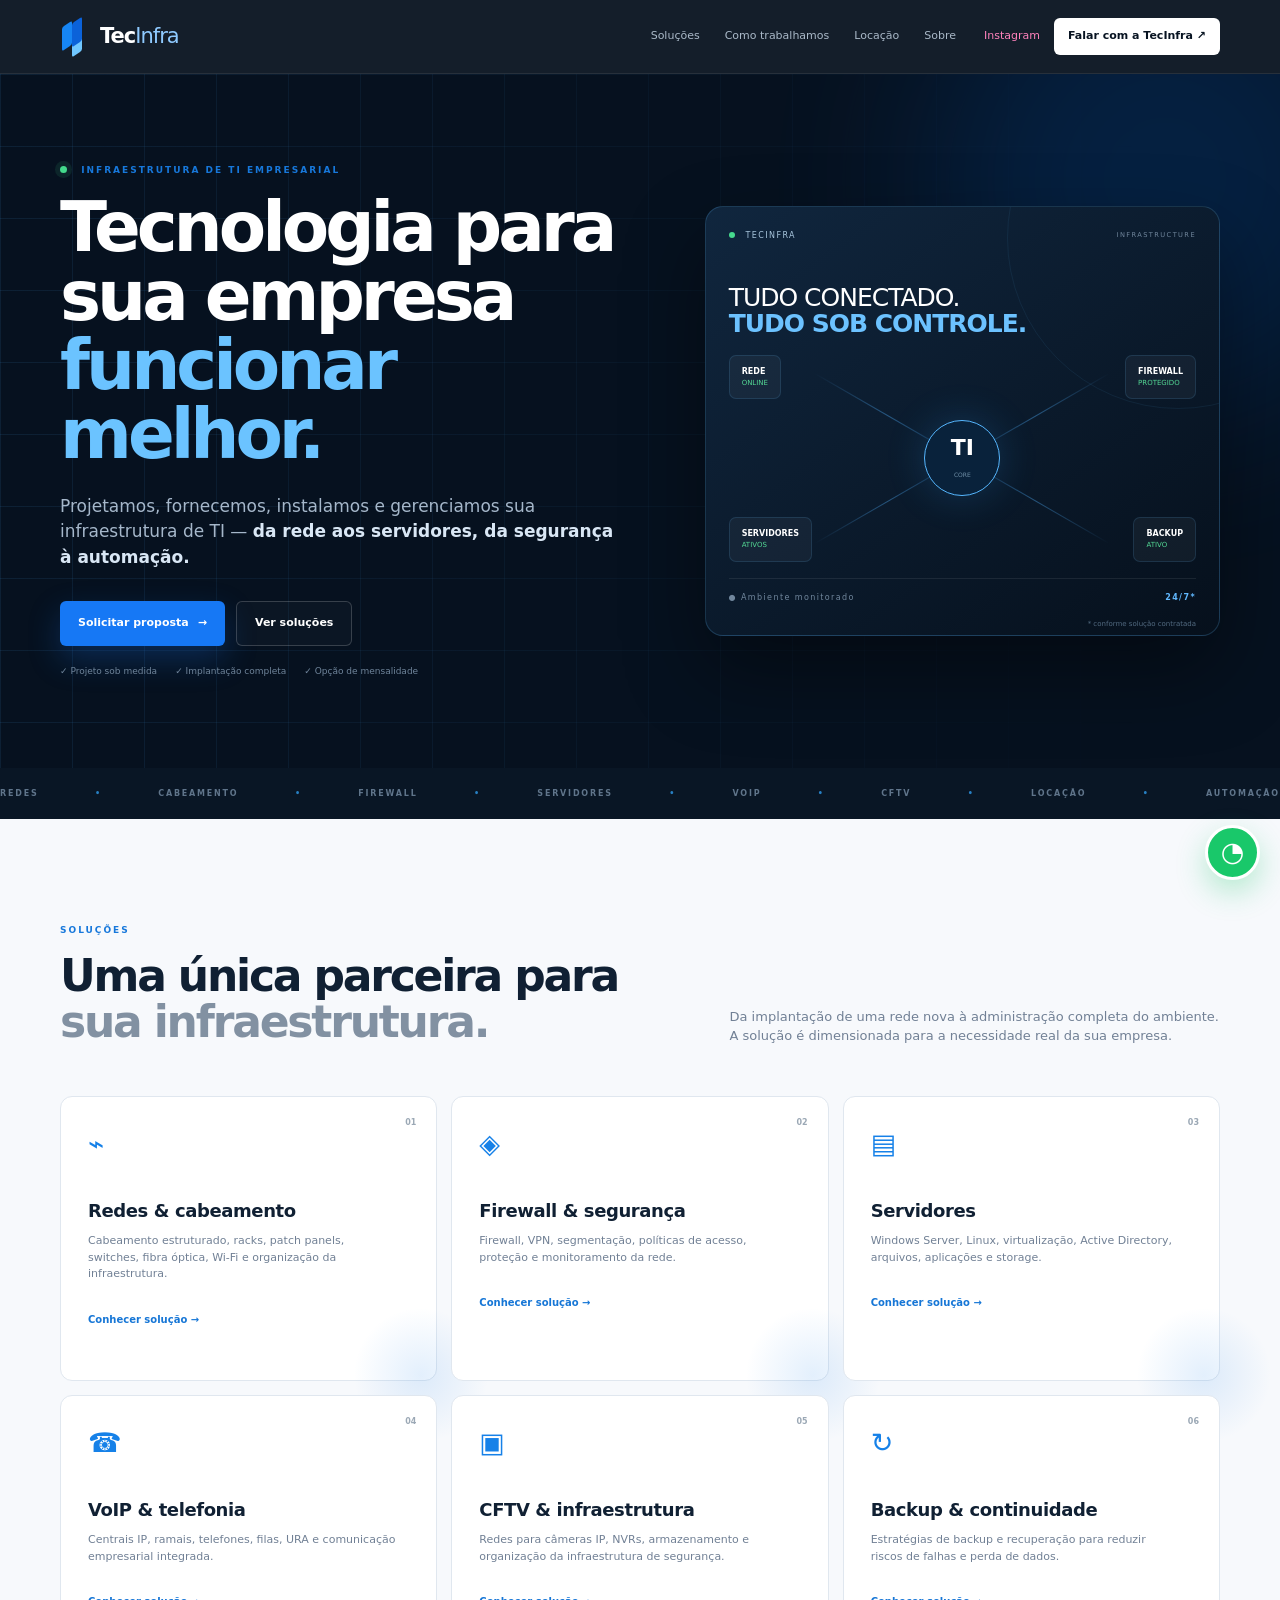
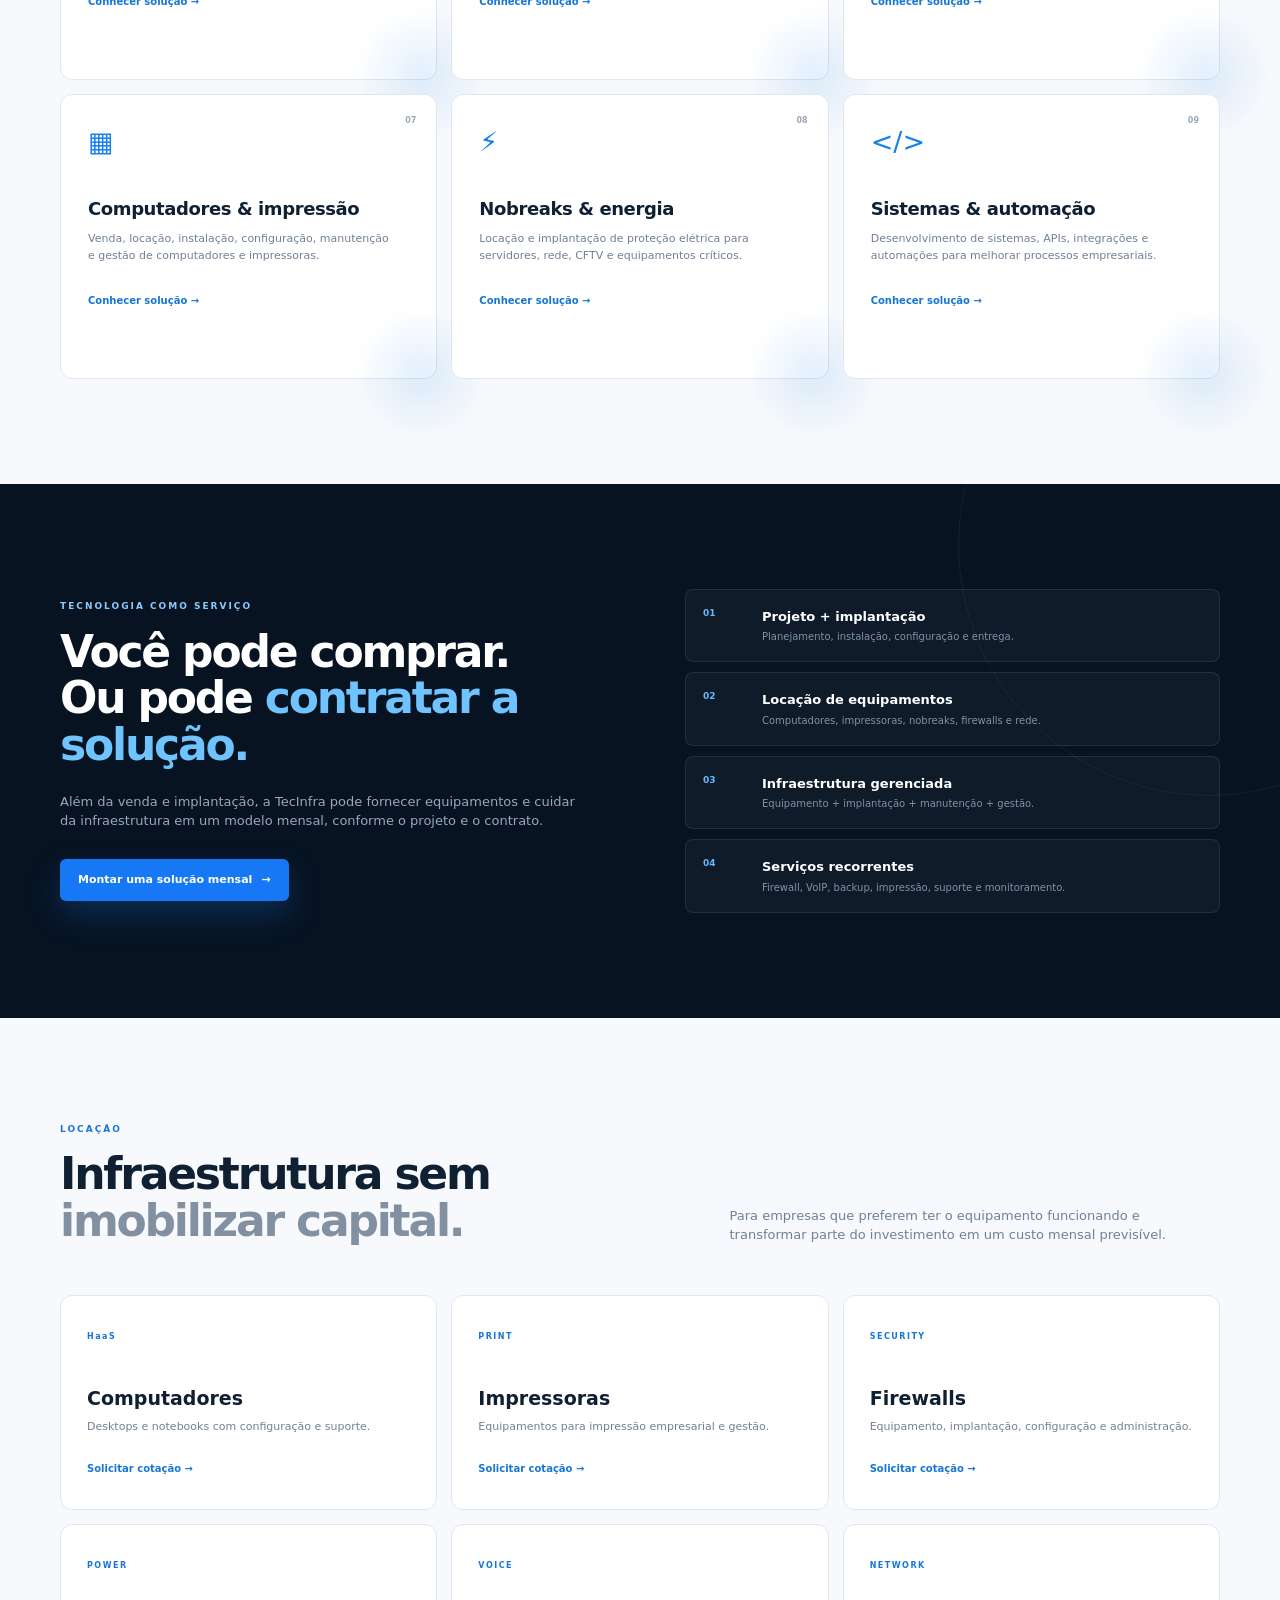
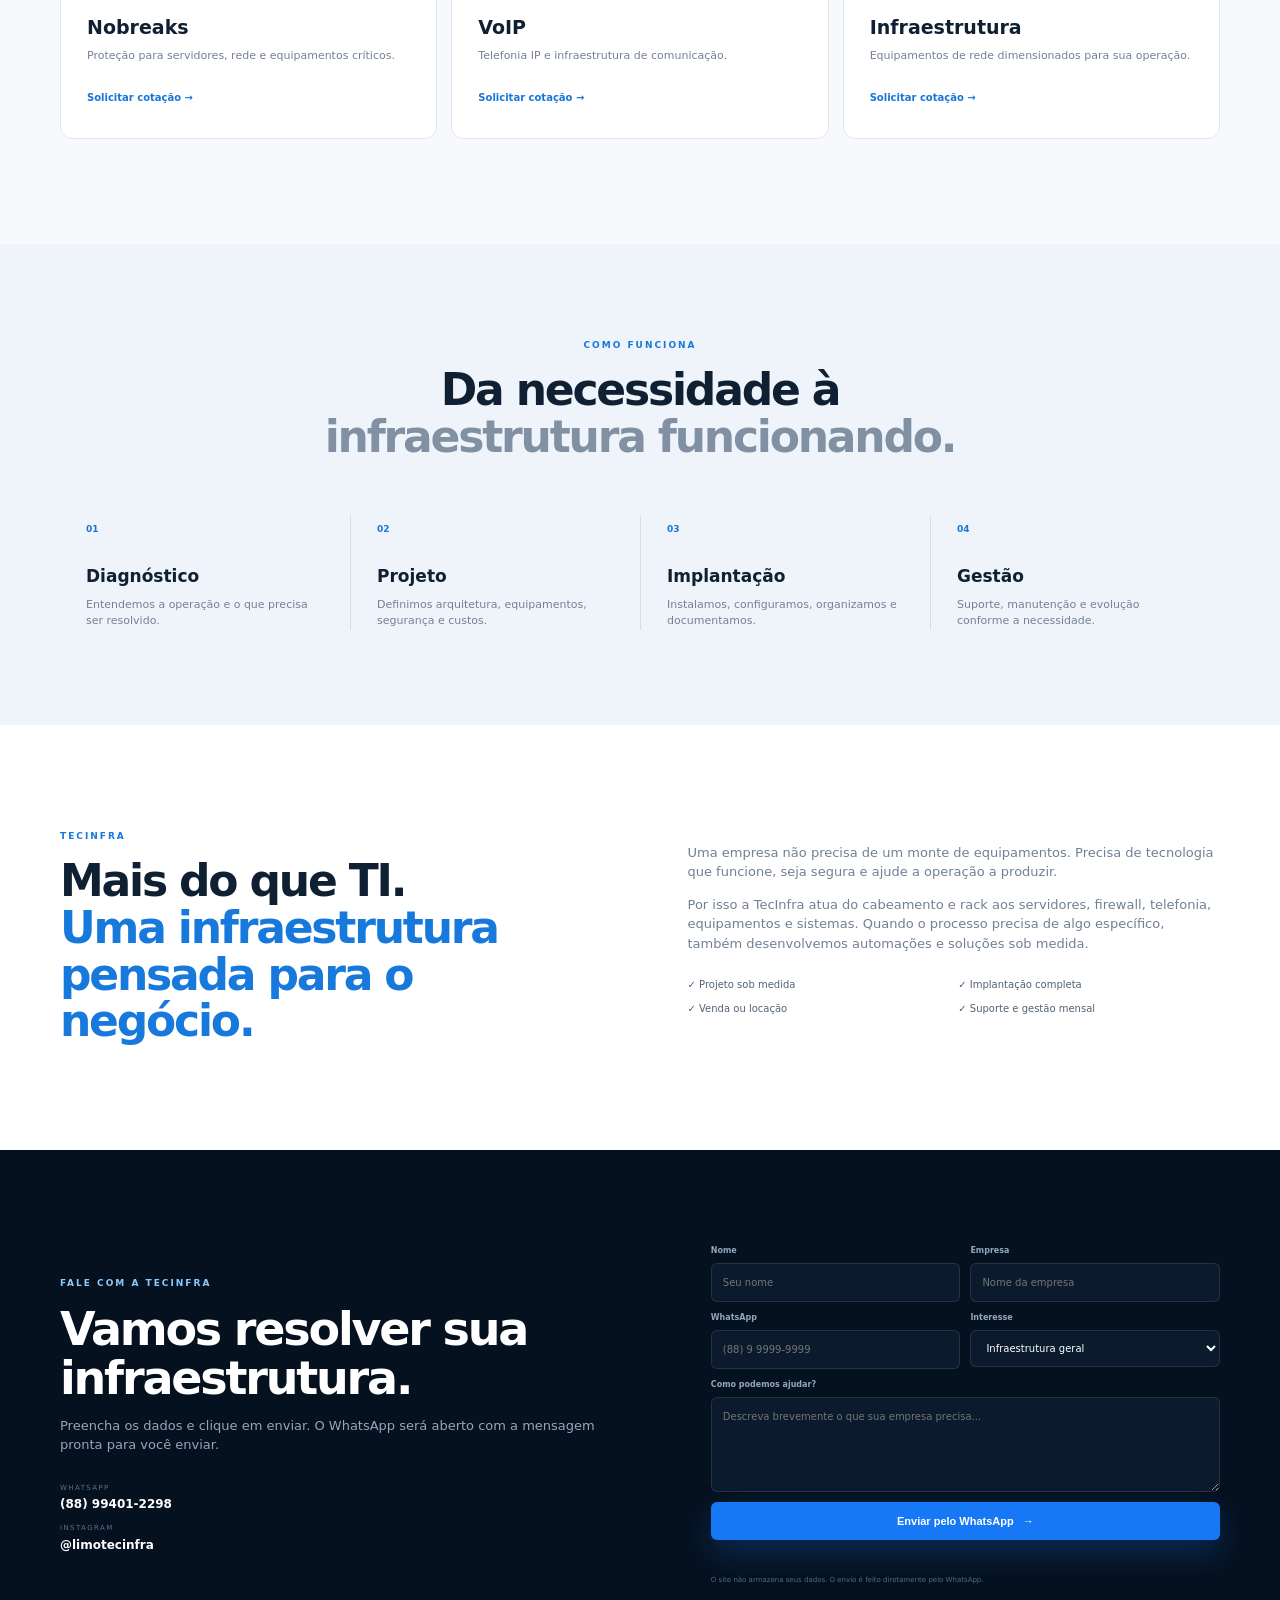
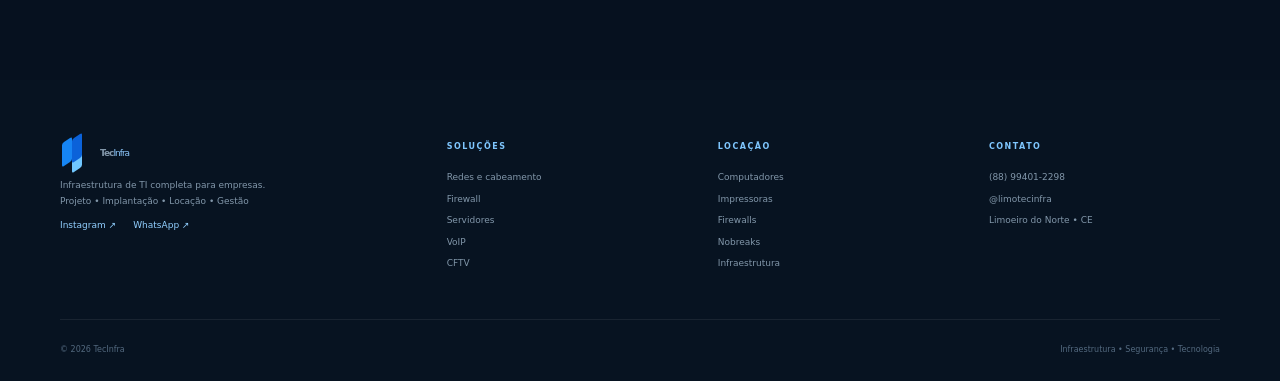
==== commit 92594404: "Add files via upload" ====
--- a/index.html
+++ b/index.html
@@ -1,6 +1,323 @@
-<!doctype html><html lang="pt-BR"><head><meta charset="utf-8"><meta name="viewport" content="width=device-width,initial-scale=1"><title>Principal | TecInfra</title><link rel="stylesheet" href="style.css"></head><body>
-<header><div class="wrap nav"><a class="logo" href="index.html"><span class="mark"><i></i><i></i><i></i></span>Tec<span>Infra</span></a><nav id="nav"><a href="index.html">Principal</a><details><summary>Soluções⌄</summary><div class="drop"><a href="solucoes.html"><b>Visão geral</b><small>Todas as soluções</small></a><a href="redes.html"><b>⌁ Redes & Cabeamento</b><small>Racks, fibra e Wi-Fi</small></a><a href="firewall.html"><b>◈ Firewall & Segurança</b><small>Proteção e VPN</small></a><a href="servidores.html"><b>▤ Servidores</b><small>Windows, Linux e virtualização</small></a><a href="voip.html"><b>☎ VoIP & Telefonia</b><small>Comunicação empresarial</small></a><a href="cftv.html"><b>▣ CFTV</b><small>Câmeras IP e NVR</small></a><a href="sistemas.html"><b>&lt;/&gt; Sistemas & Automação</b><small>Processos e integrações</small></a></div></details><a href="locacao.html">Locação</a><a href="gerenciada.html">TI Gerenciada</a><a href="sobre.html">Sobre</a><a href="contato.html">Contato</a></nav><div class="nav-right"><a class="social ig" href="https://www.instagram.com/limotecinfra/" target="_blank">◎</a><a class="social wa" href="https://wa.me/5588994012298" target="_blank">◔</a><a class="cta" href="contato.html">Solicitar proposta ↗</a><button class="menu" id="menu">☰</button></div></div></header>
-<section class="hero"><div class="wrap hero-grid"><div><div class="eyebrow light"><em></em> INFRAESTRUTURA DE TI EMPRESARIAL</div><h1>Tecnologia que <strong>faz sua empresa funcionar.</strong></h1><p>Projeto, instalação, locação e gestão de infraestrutura de TI. Redes, firewall, servidores, VoIP, CFTV, equipamentos e automação.</p><div class="buttons"><a class="btn primary" href="contato.html">Solicitar proposta →</a><a class="btn secondary" href="solucoes.html">Conhecer soluções</a></div></div><div class="hero-box"><div class="eyebrow light">TECINFRA</div><h2>Da infraestrutura física ao <strong>ambiente digital.</strong></h2><div class="stats"><div class="stat"><b>REDES</b><small>Cabeamento & Wi-Fi</small></div><div class="stat"><b>SECURITY</b><small>Firewall & VPN</small></div><div class="stat"><b>SERVERS</b><small>Windows & Linux</small></div><div class="stat"><b>VOICE</b><small>VoIP empresarial</small></div></div></div></div></section>
-<section class="page"><div class="wrap"><div class="page-title"><div><div class="eyebrow">PRINCIPAIS SOLUÇÕES</div><h1>Uma parceira para toda a TI.</h1></div><p>Você pode contratar uma solução específica ou estruturar toda a infraestrutura com a TecInfra.</p></div><div class="cards"><a class="card" href="redes.html"><div class="icon">⌁</div><small>01 / NETWORK</small><h2>Redes & Cabeamento</h2><p>Racks, cabeamento estruturado, fibra, switches e Wi-Fi.</p></a><a class="card" href="firewall.html"><div class="icon">◈</div><small>02 / SECURITY</small><h2>Firewall & Segurança</h2><p>Proteção, VPN, segmentação e controle de acesso.</p></a><a class="card" href="servidores.html"><div class="icon">▤</div><small>03 / SERVERS</small><h2>Servidores</h2><p>Windows, Linux, virtualização e serviços de rede.</p></a><a class="card" href="voip.html"><div class="icon">☎</div><small>04 / VOIP</small><h2>VoIP</h2><p>Telefonia IP, centrais, ramais e comunicação empresarial.</p></a><a class="card" href="locacao.html"><div class="icon">▦</div><small>05 / RENTAL</small><h2>Locação</h2><p>Computadores, impressoras, firewalls, nobreaks e rede.</p></a><a class="card" href="sistemas.html"><div class="icon">&lt;/&gt;</div><small>06 / SOFTWARE</small><h2>Sistemas & Automação</h2><p>APIs, integrações e soluções sob medida.</p></a></div></div></section>
-<footer><div class="wrap footer"><div><a class="logo" href="index.html"><span class="mark"><i></i><i></i><i></i></span>Tec<span>Infra</span></a><p>Infraestrutura de TI completa para empresas.<br>Projeto • Implantação • Locação • Gestão</p></div><div><h4>Soluções</h4><a href="redes.html">Redes & Cabeamento</a><a href="firewall.html">Firewall & Segurança</a><a href="servidores.html">Servidores</a><a href="voip.html">VoIP</a></div><div><h4>Contato</h4><a href="https://wa.me/5588994012298">(88) 99401-2298</a><a href="https://www.instagram.com/limotecinfra/">@limotecinfra</a><span>Limoeiro do Norte • CE</span></div></div><div class="wrap bottom">© <span id="year"></span> TecInfra <span>Infraestrutura • Segurança • Tecnologia</span></div></footer>
-<script>document.getElementById('year').textContent=new Date().getFullYear();const m=document.getElementById('menu'),n=document.getElementById('nav');m.onclick=()=>n.classList.toggle('open');</script></body></html>+<!doctype html>
+<html lang="pt-BR">
+<head>
+<meta charset="utf-8">
+<meta name="viewport" content="width=device-width, initial-scale=1">
+<meta name="description" content="TecInfra — infraestrutura de TI para empresas. Redes, cabeamento estruturado, firewall, servidores, VoIP, CFTV, locação de equipamentos e automação.">
+<meta name="theme-color" content="#07111f">
+<title>TecInfra | Infraestrutura de TI</title>
+<link rel="stylesheet" href="style.css">
+</head>
+<body>
+
+<header class="header">
+  <div class="container nav">
+    <a class="brand" href="#inicio" aria-label="TecInfra">
+      <span class="brand-mark"><i></i><i></i><i></i></span>
+      <span>Tec<span>Infra</span></span>
+    </a>
+
+    <nav class="nav-links" id="navLinks">
+      <a href="#solucoes">Soluções</a>
+      <a href="#servico">Como trabalhamos</a>
+      <a href="#locacao">Locação</a>
+      <a href="#sobre">Sobre</a>
+    </nav>
+
+    <div class="nav-right">
+      <a class="instagram" href="https://www.instagram.com/limotecinfra/" target="_blank" rel="noopener">Instagram</a>
+      <a class="header-cta" href="#contato">Falar com a TecInfra <span>↗</span></a>
+      <button class="menu-btn" id="menuBtn" aria-label="Abrir menu">☰</button>
+    </div>
+  </div>
+</header>
+
+<main>
+
+<section class="hero" id="inicio">
+  <div class="hero-bg"></div>
+  <div class="container hero-layout">
+    <div class="hero-copy">
+      <div class="eyebrow"><span></span> INFRAESTRUTURA DE TI EMPRESARIAL</div>
+      <h1>Tecnologia para sua empresa <strong>funcionar melhor.</strong></h1>
+      <p>Projetamos, fornecemos, instalamos e gerenciamos sua infraestrutura de TI — <b>da rede aos servidores, da segurança à automação.</b></p>
+      <div class="hero-actions">
+        <a class="button primary" href="#contato">Solicitar proposta <span>→</span></a>
+        <a class="button ghost" href="#solucoes">Ver soluções</a>
+      </div>
+      <div class="hero-meta">
+        <span>✓ Projeto sob medida</span>
+        <span>✓ Implantação completa</span>
+        <span>✓ Opção de mensalidade</span>
+      </div>
+    </div>
+
+    <div class="visual">
+      <div class="visual-top"><span><i></i> TECINFRA</span><small>INFRASTRUCTURE</small></div>
+      <div class="visual-title">TUDO CONECTADO.<br><strong>TUDO SOB CONTROLE.</strong></div>
+      <div class="network">
+        <div class="line l1"></div><div class="line l2"></div><div class="line l3"></div><div class="line l4"></div>
+        <div class="center-node"><b>TI</b><small>CORE</small></div>
+        <div class="network-node a"><b>REDE</b><span>ONLINE</span></div>
+        <div class="network-node b"><b>FIREWALL</b><span>PROTEGIDO</span></div>
+        <div class="network-node c"><b>SERVIDORES</b><span>ATIVOS</span></div>
+        <div class="network-node d"><b>BACKUP</b><span>ATIVO</span></div>
+      </div>
+      <div class="visual-bottom"><span>● Ambiente monitorado</span><b>24/7*</b></div>
+      <small class="visual-note">* conforme solução contratada</small>
+    </div>
+  </div>
+</section>
+
+<section class="bar">
+  <div class="bar-track">
+    <span>REDES</span><i>•</i><span>CABEAMENTO</span><i>•</i><span>FIREWALL</span><i>•</i><span>SERVIDORES</span><i>•</i><span>VOIP</span><i>•</i><span>CFTV</span><i>•</i><span>LOCAÇÃO</span><i>•</i><span>AUTOMAÇÃO</span>
+  </div>
+</section>
+
+<section class="section" id="solucoes">
+  <div class="container">
+    <div class="section-head">
+      <div>
+        <div class="eyebrow blue">SOLUÇÕES</div>
+        <h2>Uma única parceira para<br><em>sua infraestrutura.</em></h2>
+      </div>
+      <p>Da implantação de uma rede nova à administração completa do ambiente. A solução é dimensionada para a necessidade real da sua empresa.</p>
+    </div>
+
+    <div class="services">
+      <article class="service">
+        <div class="service-icon">⌁</div><span class="service-no">01</span>
+        <h3>Redes & cabeamento</h3>
+        <p>Cabeamento estruturado, racks, patch panels, switches, fibra óptica, Wi-Fi e organização da infraestrutura.</p>
+        <a href="#contato">Conhecer solução <span>→</span></a>
+      </article>
+      <article class="service">
+        <div class="service-icon">◈</div><span class="service-no">02</span>
+        <h3>Firewall & segurança</h3>
+        <p>Firewall, VPN, segmentação, políticas de acesso, proteção e monitoramento da rede.</p>
+        <a href="#contato">Conhecer solução <span>→</span></a>
+      </article>
+      <article class="service">
+        <div class="service-icon">▤</div><span class="service-no">03</span>
+        <h3>Servidores</h3>
+        <p>Windows Server, Linux, virtualização, Active Directory, arquivos, aplicações e storage.</p>
+        <a href="#contato">Conhecer solução <span>→</span></a>
+      </article>
+      <article class="service">
+        <div class="service-icon">☎</div><span class="service-no">04</span>
+        <h3>VoIP & telefonia</h3>
+        <p>Centrais IP, ramais, telefones, filas, URA e comunicação empresarial integrada.</p>
+        <a href="#contato">Conhecer solução <span>→</span></a>
+      </article>
+      <article class="service">
+        <div class="service-icon">▣</div><span class="service-no">05</span>
+        <h3>CFTV & infraestrutura</h3>
+        <p>Redes para câmeras IP, NVRs, armazenamento e organização da infraestrutura de segurança.</p>
+        <a href="#contato">Conhecer solução <span>→</span></a>
+      </article>
+      <article class="service">
+        <div class="service-icon">↻</div><span class="service-no">06</span>
+        <h3>Backup & continuidade</h3>
+        <p>Estratégias de backup e recuperação para reduzir riscos de falhas e perda de dados.</p>
+        <a href="#contato">Conhecer solução <span>→</span></a>
+      </article>
+      <article class="service">
+        <div class="service-icon">▦</div><span class="service-no">07</span>
+        <h3>Computadores & impressão</h3>
+        <p>Venda, locação, instalação, configuração, manutenção e gestão de computadores e impressoras.</p>
+        <a href="#contato">Conhecer solução <span>→</span></a>
+      </article>
+      <article class="service">
+        <div class="service-icon">⚡</div><span class="service-no">08</span>
+        <h3>Nobreaks & energia</h3>
+        <p>Locação e implantação de proteção elétrica para servidores, rede, CFTV e equipamentos críticos.</p>
+        <a href="#contato">Conhecer solução <span>→</span></a>
+      </article>
+      <article class="service">
+        <div class="service-icon">&lt;/&gt;</div><span class="service-no">09</span>
+        <h3>Sistemas & automação</h3>
+        <p>Desenvolvimento de sistemas, APIs, integrações e automações para melhorar processos empresariais.</p>
+        <a href="#contato">Conhecer solução <span>→</span></a>
+      </article>
+    </div>
+  </div>
+</section>
+
+<section class="dark" id="servico">
+  <div class="container dark-layout">
+    <div>
+      <div class="eyebrow light">TECNOLOGIA COMO SERVIÇO</div>
+      <h2>Você pode comprar.<br>Ou pode <strong>contratar a solução.</strong></h2>
+      <p>Além da venda e implantação, a TecInfra pode fornecer equipamentos e cuidar da infraestrutura em um modelo mensal, conforme o projeto e o contrato.</p>
+      <a class="button primary" href="#contato">Montar uma solução mensal <span>→</span></a>
+    </div>
+    <div class="service-models">
+      <div><b>01</b><section><h3>Projeto + implantação</h3><p>Planejamento, instalação, configuração e entrega.</p></section></div>
+      <div><b>02</b><section><h3>Locação de equipamentos</h3><p>Computadores, impressoras, nobreaks, firewalls e rede.</p></section></div>
+      <div><b>03</b><section><h3>Infraestrutura gerenciada</h3><p>Equipamento + implantação + manutenção + gestão.</p></section></div>
+      <div><b>04</b><section><h3>Serviços recorrentes</h3><p>Firewall, VoIP, backup, impressão, suporte e monitoramento.</p></section></div>
+    </div>
+  </div>
+</section>
+
+<section class="section" id="locacao">
+  <div class="container">
+    <div class="section-head">
+      <div>
+        <div class="eyebrow blue">LOCAÇÃO</div>
+        <h2>Infraestrutura sem<br><em>imobilizar capital.</em></h2>
+      </div>
+      <p>Para empresas que preferem ter o equipamento funcionando e transformar parte do investimento em um custo mensal previsível.</p>
+    </div>
+
+    <div class="rentals">
+      <article><span>HaaS</span><h3>Computadores</h3><p>Desktops e notebooks com configuração e suporte.</p><a href="#contato">Solicitar cotação →</a></article>
+      <article><span>PRINT</span><h3>Impressoras</h3><p>Equipamentos para impressão empresarial e gestão.</p><a href="#contato">Solicitar cotação →</a></article>
+      <article><span>SECURITY</span><h3>Firewalls</h3><p>Equipamento, implantação, configuração e administração.</p><a href="#contato">Solicitar cotação →</a></article>
+      <article><span>POWER</span><h3>Nobreaks</h3><p>Proteção para servidores, rede e equipamentos críticos.</p><a href="#contato">Solicitar cotação →</a></article>
+      <article><span>VOICE</span><h3>VoIP</h3><p>Telefonia IP e infraestrutura de comunicação.</p><a href="#contato">Solicitar cotação →</a></article>
+      <article><span>NETWORK</span><h3>Infraestrutura</h3><p>Equipamentos de rede dimensionados para sua operação.</p><a href="#contato">Solicitar cotação →</a></article>
+    </div>
+  </div>
+</section>
+
+<section class="process">
+  <div class="container">
+    <div class="process-head">
+      <div class="eyebrow blue">COMO FUNCIONA</div>
+      <h2>Da necessidade à<br><span>infraestrutura funcionando.</span></h2>
+    </div>
+    <div class="steps">
+      <div><b>01</b><h3>Diagnóstico</h3><p>Entendemos a operação e o que precisa ser resolvido.</p></div>
+      <div><b>02</b><h3>Projeto</h3><p>Definimos arquitetura, equipamentos, segurança e custos.</p></div>
+      <div><b>03</b><h3>Implantação</h3><p>Instalamos, configuramos, organizamos e documentamos.</p></div>
+      <div><b>04</b><h3>Gestão</h3><p>Suporte, manutenção e evolução conforme a necessidade.</p></div>
+    </div>
+  </div>
+</section>
+
+<section class="section about" id="sobre">
+  <div class="container about-grid">
+    <div>
+      <div class="eyebrow blue">TECINFRA</div>
+      <h2>Mais do que TI.<br><strong>Uma infraestrutura pensada para o negócio.</strong></h2>
+    </div>
+    <div>
+      <p>Uma empresa não precisa de um monte de equipamentos. Precisa de tecnologia que funcione, seja segura e ajude a operação a produzir.</p>
+      <p>Por isso a TecInfra atua do cabeamento e rack aos servidores, firewall, telefonia, equipamentos e sistemas. Quando o processo precisa de algo específico, também desenvolvemos automações e soluções sob medida.</p>
+      <div class="checks"><span>✓ Projeto sob medida</span><span>✓ Implantação completa</span><span>✓ Venda ou locação</span><span>✓ Suporte e gestão mensal</span></div>
+    </div>
+  </div>
+</section>
+
+<section class="contact" id="contato">
+  <div class="container contact-grid">
+    <div class="contact-copy">
+      <div class="eyebrow light">FALE COM A TECINFRA</div>
+      <h2>Vamos resolver sua infraestrutura.</h2>
+      <p>Preencha os dados e clique em enviar. O WhatsApp será aberto com a mensagem pronta para você enviar.</p>
+      <div class="contact-links">
+        <a href="https://wa.me/5588994012298" target="_blank" rel="noopener"><small>WHATSAPP</small><b>(88) 99401-2298</b></a>
+        <a href="https://www.instagram.com/limotecinfra/" target="_blank" rel="noopener"><small>INSTAGRAM</small><b>@limotecinfra</b></a>
+      </div>
+    </div>
+
+    <form class="form" id="leadForm">
+      <div class="field"><label for="name">Nome</label><input id="name" required placeholder="Seu nome"></div>
+      <div class="field"><label for="company">Empresa</label><input id="company" required placeholder="Nome da empresa"></div>
+      <div class="field"><label for="phone">WhatsApp</label><input id="phone" required placeholder="(88) 9 9999-9999"></div>
+      <div class="field"><label for="service">Interesse</label>
+        <select id="service">
+          <option>Infraestrutura geral</option>
+          <option>Redes e cabeamento</option>
+          <option>Firewall e segurança</option>
+          <option>Servidores Windows / Linux</option>
+          <option>VoIP</option>
+          <option>Locação de computadores</option>
+          <option>Locação de impressoras</option>
+          <option>Locação de nobreaks</option>
+          <option>Firewall como serviço</option>
+          <option>Sistemas e automação</option>
+          <option>Outro</option>
+        </select>
+      </div>
+      <div class="field full"><label for="message">Como podemos ajudar?</label><textarea id="message" placeholder="Descreva brevemente o que sua empresa precisa..."></textarea></div>
+      <button class="button primary full" type="submit" id="sendBtn">Enviar pelo WhatsApp <span>→</span></button>
+      <div class="form-status full" id="formStatus"></div>
+      <small class="form-note full">O site não armazena seus dados. O envio é feito diretamente pelo WhatsApp.</small>
+    </form>
+  </div>
+</section>
+
+</main>
+
+<footer>
+  <div class="container footer-grid">
+    <div class="footer-main">
+      <a class="brand" href="#inicio"><span class="brand-mark"><i></i><i></i><i></i></span><span>Tec<span>Infra</span></span></a>
+      <p>Infraestrutura de TI completa para empresas.<br>Projeto • Implantação • Locação • Gestão</p>
+      <div class="footer-social"><a href="https://www.instagram.com/limotecinfra/" target="_blank" rel="noopener">Instagram ↗</a><a href="https://wa.me/5588994012298" target="_blank" rel="noopener">WhatsApp ↗</a></div>
+    </div>
+    <div><h4>Soluções</h4><a href="#solucoes">Redes e cabeamento</a><a href="#solucoes">Firewall</a><a href="#solucoes">Servidores</a><a href="#solucoes">VoIP</a><a href="#solucoes">CFTV</a></div>
+    <div><h4>Locação</h4><a href="#locacao">Computadores</a><a href="#locacao">Impressoras</a><a href="#locacao">Firewalls</a><a href="#locacao">Nobreaks</a><a href="#locacao">Infraestrutura</a></div>
+    <div><h4>Contato</h4><a href="https://wa.me/5588994012298" target="_blank" rel="noopener">(88) 99401-2298</a><a href="https://www.instagram.com/limotecinfra/" target="_blank" rel="noopener">@limotecinfra</a><span>Limoeiro do Norte • CE</span></div>
+  </div>
+  <div class="container footer-bottom"><span>© <span id="year"></span> TecInfra</span><span>Infraestrutura • Segurança • Tecnologia</span></div>
+</footer>
+
+<a class="floating-wa" href="https://wa.me/5588994012298" target="_blank" rel="noopener" aria-label="WhatsApp TecInfra">◔</a>
+
+<script>
+(function(){
+  const menuBtn=document.getElementById('menuBtn');
+  const nav=document.getElementById('navLinks');
+  menuBtn.addEventListener('click',()=>nav.classList.toggle('open'));
+  nav.querySelectorAll('a').forEach(a=>a.addEventListener('click',()=>nav.classList.remove('open')));
+  document.getElementById('year').textContent=new Date().getFullYear();
+
+  const observer=new IntersectionObserver(entries=>{
+    entries.forEach(entry=>{
+      if(entry.isIntersecting){entry.target.classList.add('show');observer.unobserve(entry.target);}
+    });
+  },{threshold:.12});
+  document.querySelectorAll('.service,.rentals article,.steps>div,.about-grid>div,.section-head,.dark-layout>div,.contact-grid>div').forEach(el=>{
+    el.classList.add('reveal');observer.observe(el);
+  });
+
+  const form=document.getElementById('leadForm');
+  const status=document.getElementById('formStatus');
+  const btn=document.getElementById('sendBtn');
+  form.addEventListener('submit',function(e){
+    e.preventDefault();
+    const name=document.getElementById('name').value.trim();
+    const company=document.getElementById('company').value.trim();
+    const phone=document.getElementById('phone').value.trim();
+    const service=document.getElementById('service').value;
+    const message=document.getElementById('message').value.trim()||'Não informado';
+    if(!name||!company||!phone){
+      status.textContent='Preencha nome, empresa e WhatsApp.';
+      status.className='form-status full error';
+      return;
+    }
+    const text=[
+      'Olá, TecInfra!',
+      '',
+      'Gostaria de solicitar uma proposta.',
+      '',
+      `Nome: ${name}`,
+      `Empresa: ${company}`,
+      `WhatsApp: ${phone}`,
+      `Interesse: ${service}`,
+      `Mensagem: ${message}`
+    ].join('\n');
+    btn.disabled=true;
+    btn.innerHTML='Abrindo WhatsApp...';
+    status.textContent='Redirecionando para o WhatsApp...';
+    status.className='form-status full ok';
+    window.location.href='https://wa.me/5588994012298?text='+encodeURIComponent(text);
+  });
+})();
+</script>
+</body>
+</html>
--- a/style.css
+++ b/style.css
@@ -1,38 +1,15 @@
-
-*{box-sizing:border-box}
-html,body{margin:0;padding:0}
-body{font-family:Inter,Arial,Helvetica,sans-serif;background:#f5f7fa;color:#172536;line-height:1.55}
-a{text-decoration:none;color:inherit}
-.wrap{width:min(1120px,92%);margin:auto}
-header{background:#071321;color:#fff;border-bottom:1px solid #17283a;position:sticky;top:0;z-index:20}
-.nav{height:72px;display:flex;align-items:center;gap:34px}
-.logo{font-size:21px;font-weight:900;letter-spacing:-1px;display:flex;align-items:center;gap:9px}
-.logo span{color:#69bfff}
-.mark{width:28px;height:28px;position:relative;display:inline-block}
-.mark i{position:absolute;width:9px;height:22px;background:#1682ee;transform:skewY(-34deg);border-radius:2px}
-.mark i:nth-child(1){left:1px;top:2px}.mark i:nth-child(2){left:11px;top:7px;background:#71c8ff}.mark i:nth-child(3){left:11px;top:-2px;background:#0d61d7}
-nav{display:flex;align-items:center;gap:22px;margin-left:auto}
-nav a,nav summary{font-size:11px;color:#aebdcb;cursor:pointer}
-nav a:hover,nav summary:hover{color:#fff}
-details{position:relative}summary{list-style:none}summary::-webkit-details-marker{display:none}
-.drop{position:absolute;top:29px;left:-18px;width:280px;background:#0b1a2b;border:1px solid #ffffff18;border-radius:8px;padding:7px;box-shadow:0 18px 45px #0006}
-.drop a{display:block;padding:10px;border-radius:5px;color:#fff}.drop a:hover{background:#ffffff09}
-.drop b{font-size:10px;display:block}.drop small{display:block;color:#71879a;font-size:8px;margin-top:2px}
-.nav-right{display:flex;align-items:center;gap:11px}.social{font-size:20px}.ig{color:#ff7eb9}.wa{color:#43d98d}
-.cta{background:#fff;color:#071321;border-radius:5px;padding:10px 13px;font-size:10px;font-weight:900}
-.menu{display:none;background:none;border:0;color:#fff;font-size:23px}
-
-.hero{background:#071321;color:#fff;padding:76px 0}.hero-grid{display:grid;grid-template-columns:1.1fr .9fr;gap:80px;align-items:center}
-.eyebrow{font-size:9px;letter-spacing:2px;font-weight:900;color:#1880e5;margin-bottom:13px}.light{color:#88c9ff}.eyebrow em{display:inline-block;width:7px;height:7px;border-radius:50%;background:#42d98b;margin-right:8px}
-h1{font-size:58px;line-height:1;letter-spacing:-3px;margin:0 0 22px}h1 strong{color:#69c2ff}
-.hero p{font-size:15px;color:#9fb1c3;max-width:630px}.buttons{display:flex;gap:10px;margin-top:27px}.btn{display:inline-flex;align-items:center;justify-content:center;padding:12px 17px;border-radius:5px;font-size:10px;font-weight:900}.primary{background:#167af2;color:#fff}.secondary{border:1px solid #ffffff25;color:#fff}
-.hero-box{border:1px solid #63baff2b;border-radius:13px;padding:25px;background:#0c1d30}.hero-box h2{font-size:24px;line-height:1.1;margin:45px 0 25px}.hero-box h2 strong{color:#69c2ff}.stats{display:grid;grid-template-columns:1fr 1fr;gap:9px}.stat{border:1px solid #ffffff12;background:#ffffff06;padding:14px;border-radius:6px}.stat b{display:block;color:#fff;font-size:12px}.stat small{color:#71889e;font-size:8px}
-.page{padding:70px 0;min-height:540px}.page-title{display:flex;justify-content:space-between;align-items:end;gap:50px;margin-bottom:38px}.page-title h1{font-size:42px;color:#172536;letter-spacing:-2px;margin:0}.page-title p{max-width:510px;color:#718095;font-size:12px;margin:0}
-.cards{display:grid;grid-template-columns:repeat(3,1fr);gap:14px}.card{background:#fff;border:1px solid #dfe7ef;border-radius:9px;padding:24px;min-height:200px;transition:.2s}.card:hover{transform:translateY(-3px);box-shadow:0 12px 30px #173a5812;border-color:#a9cdeb}.icon{font-size:25px;color:#167ce7;margin-bottom:25px}.card small{font-size:7px;color:#8b9aaa;letter-spacing:1.3px}.card h2{font-size:18px;margin:9px 0 7px}.card p{font-size:10px;color:#718095}.card a{font-size:9px;color:#1677d8;font-weight:900}
-.dark-page{background:#071321;color:#fff}.dark-page .page-title h1{color:#fff}.dark-page .page-title p{color:#91a5b8}.dark-page .card{background:#0c1c2d;border-color:#ffffff12;color:#fff}.dark-page .card p{color:#8195a8}.dark-page .card:hover{border-color:#55b6ff38}.list{display:grid;grid-template-columns:1fr 1fr;gap:14px}.list-item{border:1px solid #ffffff12;background:#ffffff06;border-radius:8px;padding:22px}.list-item b{color:#68bcff;font-size:9px}.list-item h3{margin:10px 0 5px;font-size:16px}.list-item p{font-size:10px;color:#8296a9;margin:0}
-.detail{background:#fff;border:1px solid #e0e7ef;border-radius:9px;padding:35px}.detail h2{margin:0 0 12px;font-size:25px}.detail p,.detail li{font-size:11px;color:#718095}.detail ul{padding-left:18px}.detail .btn{margin-top:14px}
-.contact-page{background:#071321;color:#fff;padding:75px 0}.contact-grid{display:grid;grid-template-columns:1fr .9fr;gap:75px}.contact-page h1{font-size:44px}.contact-page p{color:#92a7bb;font-size:12px}.direct{margin-top:28px;display:grid;gap:8px}.direct a{padding:13px;border:1px solid #ffffff12;border-radius:7px;display:flex;gap:13px;align-items:center}.direct strong{font-size:11px}.direct small{display:block;color:#5e758b;font-size:7px;letter-spacing:1px}
-form{background:#0c1c2d;border:1px solid #ffffff12;padding:24px;border-radius:9px;display:grid;grid-template-columns:1fr 1fr;gap:10px}label{font-size:8px;color:#8fa5ba}input,select,textarea{display:block;width:100%;margin-top:5px;background:#071321;border:1px solid #ffffff14;color:#fff;border-radius:5px;padding:10px;font:inherit;font-size:10px}textarea{min-height:90px;resize:vertical}.full{grid-column:1/-1}.status{font-size:9px;min-height:13px}.error{color:#ff9292}.note{font-size:7px;color:#536c82}
-footer{background:#071321;color:#8296a9;border-top:1px solid #ffffff0d}.footer{padding:45px 0;display:grid;grid-template-columns:2fr 1fr 1fr;gap:45px}.footer p,.footer a,.footer span{font-size:9px}.footer h4{font-size:8px;color:#78c4ff;letter-spacing:1.4px;text-transform:uppercase}.footer a{display:block;margin:7px 0}.bottom{border-top:1px solid #ffffff0d;padding:17px 0;font-size:8px;display:flex;justify-content:space-between}
-@media(max-width:850px){nav{display:none}.nav-right .cta,.social{display:none}.menu{display:block}.nav nav.open{display:flex;position:absolute;top:72px;left:0;right:0;background:#071321;padding:18px 4%;flex-direction:column;align-items:stretch}.hero-grid,.contact-grid{grid-template-columns:1fr}.cards{grid-template-columns:1fr 1fr}.page-title{display:block}.page-title p{margin-top:15px}.list{grid-template-columns:1fr}.footer{grid-template-columns:1.5fr 1fr}}
-@media(max-width:560px){h1{font-size:43px;letter-spacing:-2px}.hero{padding:60px 0}.cards{grid-template-columns:1fr}.page{padding:55px 0}.page-title h1{font-size:34px}.footer{grid-template-columns:1fr}.bottom{display:block}.bottom span{display:block;margin-top:5px}form{grid-template-columns:1fr}.full{grid-column:auto}}
+*{box-sizing:border-box}html{scroll-behavior:smooth}body{margin:0;background:#f7f9fc;color:#102033;font-family:Inter,ui-sans-serif,system-ui,-apple-system,"Segoe UI",sans-serif;line-height:1.5;overflow-x:hidden}a{text-decoration:none;color:inherit}.container{width:min(1160px,92%);margin:auto}.header{height:74px;position:sticky;top:0;z-index:100;background:rgba(6,16,29,.94);border-bottom:1px solid rgba(255,255,255,.08);backdrop-filter:blur(18px)}.nav{height:100%;display:flex;align-items:center;gap:28px}.brand{display:flex;align-items:center;gap:10px;color:#fff;font-size:21px;font-weight:900;letter-spacing:-1px}.brand>span:last-child>span{color:#8fcaff;font-weight:450}.brand-mark{width:30px;height:30px;display:block;position:relative}.brand-mark i{position:absolute;width:10px;height:24px;background:#1685f4;border-radius:2px;transform:skewY(-34deg)}.brand-mark i:nth-child(1){left:2px;top:2px}.brand-mark i:nth-child(2){left:12px;top:8px;background:#70c7ff}.brand-mark i:nth-child(3){left:12px;top:-2px;background:#0b62d9}.nav-links{display:flex;gap:25px;margin-left:auto}.nav-links a{font-size:11px;color:#aab9c8;transition:.2s}.nav-links a:hover{color:#fff}.nav-right{display:flex;align-items:center;gap:14px}.instagram{font-size:11px;color:#ff82bc}.header-cta{font-size:11px;font-weight:800;color:#071321;background:#fff;border-radius:6px;padding:10px 14px}.menu-btn{display:none;background:none;border:0;color:#fff;font-size:23px}
+.hero{position:relative;min-height:650px;background:#06111f;color:#fff;overflow:hidden}.hero-bg{position:absolute;inset:0;background-image:linear-gradient(rgba(78,169,247,.1) 1px,transparent 1px),linear-gradient(90deg,rgba(78,169,247,.1) 1px,transparent 1px);background-size:72px 72px;mask-image:linear-gradient(90deg,black,transparent 90%)}.hero:after{content:"";position:absolute;width:470px;height:470px;border-radius:50%;right:-120px;top:-130px;background:#0577ff;filter:blur(90px);opacity:.15}.hero-layout{position:relative;z-index:2;display:grid;grid-template-columns:1.05fr .95fr;gap:75px;align-items:center;padding:90px 0}.eyebrow{font-size:9px;font-weight:900;letter-spacing:2px;color:#1778db;margin-bottom:15px}.eyebrow.light{color:#8bcaff}.eyebrow>span{display:inline-block;width:7px;height:7px;border-radius:50%;background:#43d98c;box-shadow:0 0 0 5px rgba(67,217,140,.1);margin-right:9px}.hero h1{font-size:clamp(45px,5.8vw,69px);line-height:1;letter-spacing:-4px;margin:0 0 25px;max-width:720px}.hero h1 strong{color:#6bc3ff}.hero-copy>p{font-size:17px;color:#a5b7ca;max-width:650px}.hero-copy>p b{color:#d9e7f5}.hero-actions{display:flex;gap:11px;flex-wrap:wrap;margin:31px 0 19px}.button{display:inline-flex;justify-content:center;align-items:center;gap:9px;border-radius:6px;padding:13px 18px;font-size:11px;font-weight:900;transition:.25s;border:0;cursor:pointer}.button:hover{transform:translateY(-2px)}.button.primary{background:#1678f5;color:#fff;box-shadow:0 13px 32px rgba(22,120,245,.25)}.button.ghost{color:#fff;border:1px solid rgba(255,255,255,.18);background:rgba(255,255,255,.025)}.hero-meta{display:flex;gap:18px;flex-wrap:wrap;color:#6f849a;font-size:9px}
+.visual{height:430px;border:1px solid rgba(98,190,255,.2);border-radius:18px;padding:23px;background:linear-gradient(145deg,#10263e,#06101c);box-shadow:0 35px 80px rgba(0,0,0,.4);position:relative;overflow:hidden}.visual:before{content:"";position:absolute;width:340px;height:340px;border:1px solid rgba(89,184,255,.08);border-radius:50%;right:-130px;top:-140px}.visual-top,.visual-bottom{display:flex;justify-content:space-between;color:#71879d;font-size:8px;letter-spacing:1.4px}.visual-top span{color:#a8c6de}.visual-top span i{display:inline-block;width:6px;height:6px;background:#46d98e;border-radius:50%;margin-right:7px}.visual-title{font-size:25px;line-height:1.05;letter-spacing:-1px;margin-top:43px}.visual-title strong{color:#6cc2ff}.network{height:240px;position:relative}.center-node{position:absolute;left:50%;top:50%;transform:translate(-50%,-50%);width:76px;height:76px;border-radius:50%;background:#09223b;border:1px solid #56b7ff;display:grid;place-items:center;box-shadow:0 0 40px rgba(45,158,255,.2);z-index:3}.center-node b{font-size:22px}.center-node small{font-size:6px;color:#7190a8;margin-top:-19px}.network-node{position:absolute;z-index:4;background:rgba(255,255,255,.045);border:1px solid rgba(100,190,255,.14);padding:10px 12px;border-radius:7px;display:flex;flex-direction:column;font-size:8px;animation:float 4s ease-in-out infinite}.network-node span{font-size:7px;color:#54d995}.network-node.a{left:0;top:17px}.network-node.b{right:0;top:17px;animation-delay:.6s}.network-node.c{left:0;bottom:16px;animation-delay:1.2s}.network-node.d{right:0;bottom:16px;animation-delay:1.8s}.line{position:absolute;left:50%;top:50%;width:170px;height:1px;background:linear-gradient(90deg,transparent,#4eaefb,transparent);transform-origin:left;opacity:.4}.l1{transform:rotate(210deg)}.l2{transform:rotate(330deg)}.l3{transform:rotate(150deg)}.l4{transform:rotate(30deg)}.visual-bottom{border-top:1px solid rgba(255,255,255,.08);padding-top:13px}.visual-bottom b{color:#61b9ff}.visual-note{position:absolute;right:23px;bottom:6px;color:#526a80;font-size:7px}
+.bar{height:51px;background:#091625;color:#60758b;overflow:hidden}.bar-track{height:100%;display:flex;align-items:center;justify-content:space-between;gap:22px;font-size:8px;font-weight:900;letter-spacing:1.8px;white-space:nowrap}.bar-track i{font-style:normal;color:#277fc2}
+.section{padding:105px 0}.section-head{display:grid;grid-template-columns:1.1fr .9fr;gap:70px;align-items:end}.section-head h2,.dark h2,.process-head h2,.about h2,.contact h2{font-size:44px;line-height:1.06;letter-spacing:-2.2px;margin:0}.section-head h2 em{font-style:normal;color:#8291a2}.section-head>p{font-size:13px;color:#718095;margin:0}.services{display:grid;grid-template-columns:repeat(3,1fr);gap:14px;margin-top:50px}.service{background:#fff;border:1px solid #e0e7ef;border-radius:12px;padding:27px;min-height:285px;position:relative;transition:.3s}.service:hover{transform:translateY(-7px);border-color:#9fc8eb;box-shadow:0 20px 55px rgba(20,56,94,.1)}.service:after{content:"";position:absolute;width:140px;height:140px;right:-55px;bottom:-65px;border-radius:50%;background:radial-gradient(circle,rgba(24,126,234,.12),transparent 68%);pointer-events:none}.service-icon{font-size:27px;color:#1681e8;margin-bottom:33px}.service-no{position:absolute;right:20px;top:20px;color:#9ba8b5;font-size:8px;font-weight:900}.service h3{font-size:18px;letter-spacing:-.4px;margin:0 0 9px}.service p{font-size:11px;color:#718095;max-width:310px;margin:0 0 23px}.service a{font-size:10px;font-weight:900;color:#1676d6}
+.dark{background:#071321;color:#fff;padding:105px 0;position:relative;overflow:hidden}.dark:after{content:"";position:absolute;width:500px;height:500px;border:1px solid rgba(90,185,255,.08);border-radius:50%;right:-180px;top:-190px}.dark-layout{position:relative;z-index:2;display:grid;grid-template-columns:1fr 1fr;gap:90px;align-items:center}.dark h2 strong{color:#6fc4ff}.dark-layout>div>p{max-width:570px;color:#95a9bd;font-size:13px;margin:23px 0 28px}.service-models{display:grid;gap:10px}.service-models>div{display:grid;grid-template-columns:42px 1fr;gap:17px;padding:17px;border:1px solid rgba(255,255,255,.09);border-radius:8px;background:rgba(255,255,255,.035);transition:.25s}.service-models>div:hover{background:rgba(52,151,237,.08);border-color:rgba(91,184,255,.25);transform:translateX(4px)}.service-models>div>b{color:#65baff;font-size:9px}.service-models h3{font-size:13px;margin:0}.service-models p{font-size:10px;color:#7f93a8;margin:3px 0 0}
+.rentals{display:grid;grid-template-columns:repeat(3,1fr);gap:14px;margin-top:50px}.rentals article{border:1px solid #e0e7ef;border-radius:12px;background:#fff;padding:26px;min-height:215px;transition:.3s}.rentals article:hover{transform:translateY(-6px);box-shadow:0 18px 45px rgba(20,56,94,.09);border-color:#a4ccec}.rentals article>span{font-size:8px;font-weight:900;letter-spacing:1.5px;color:#1776d6}.rentals h3{font-size:19px;margin:38px 0 7px}.rentals p{font-size:11px;color:#738095;margin:0 0 19px}.rentals a{font-size:10px;color:#1776d6;font-weight:900}
+.process{background:#eef4f9;padding:95px 0}.process-head{text-align:center}.process-head h2 span{color:#8191a3}.steps{display:grid;grid-template-columns:repeat(4,1fr);margin-top:55px}.steps>div{padding:0 26px;border-left:1px solid #d4dfe9}.steps>div:first-child{border:0}.steps b{font-size:9px;color:#1776d6}.steps h3{font-size:17px;margin:25px 0 7px}.steps p{font-size:11px;color:#748195;margin:0}
+.about{background:#fff}.about-grid{display:grid;grid-template-columns:1fr 1fr;gap:95px}.about h2 strong{color:#1779dc}.about-grid p{font-size:13px;color:#718095}.checks{display:grid;grid-template-columns:1fr 1fr;gap:9px;margin-top:24px}.checks span{font-size:10px;color:#526275}
+.contact{padding:95px 0;background:#06111f;color:#fff}.contact-grid{display:grid;grid-template-columns:1fr .9fr;gap:85px;align-items:center}.contact h2{font-size:46px}.contact-copy>p{color:#93a7bb;font-size:13px;max-width:560px}.contact-links{display:flex;flex-direction:column;gap:10px;margin-top:28px}.contact-links a{color:#7890a7;font-size:10px}.contact-links small{display:block;font-size:7px;letter-spacing:1.4px;color:#587187;margin-bottom:2px}.contact-links b{font-size:12px;color:#fff}
+.form{display:grid;grid-template-columns:1fr 1fr;gap:10px}.field label{display:block;color:#91a7bc;font-size:8px;font-weight:800}.field input,.field select,.field textarea{display:block;width:100%;margin-top:6px;border:1px solid rgba(255,255,255,.1);border-radius:6px;background:#0b1b2d;color:#fff;padding:11px;font:inherit;font-size:10px;outline:0}.field input:focus,.field select:focus,.field textarea:focus{border-color:#43a9fa;box-shadow:0 0 0 3px rgba(67,169,250,.08)}.field textarea{min-height:95px;resize:vertical}.full{grid-column:1/-1}.form .button{width:100%}.form .button:disabled{opacity:.65;cursor:wait}.form-status{min-height:15px;font-size:9px}.form-status.error{color:#ff8d8d}.form-status.ok{color:#63d99c}.form-note{color:#536b82;font-size:7px}
+footer{background:#071321;color:#fff;padding-top:58px}.footer-grid{display:grid;grid-template-columns:1.5fr 1fr 1fr 1fr;gap:40px;padding-bottom:48px}.footer-grid>div:not(.footer-main){display:flex;flex-direction:column;gap:8px}.footer-grid h4{font-size:8px;letter-spacing:1.5px;text-transform:uppercase;color:#7fc7ff;margin:3px 0 10px}.footer-grid p,.footer-grid a,.footer-grid span{font-size:9px;color:#8297aa}.footer-main p{line-height:1.8}.footer-social{display:flex;gap:17px}.footer-social a{color:#91cfff}.footer-bottom{min-height:62px;border-top:1px solid rgba(255,255,255,.07);display:flex;align-items:center;justify-content:space-between;color:#53697f;font-size:8px}.floating-wa{position:fixed;right:20px;bottom:20px;width:55px;height:55px;border-radius:50%;display:grid;place-items:center;background:#19c86a;color:#fff;font-size:27px;border:3px solid #fff;z-index:90;box-shadow:0 12px 30px rgba(25,200,106,.3);animation:waPulse 2.4s infinite}
+.reveal{opacity:0;transform:translateY(24px);transition:opacity .65s ease,transform .65s ease}.reveal.show{opacity:1;transform:none}.service:nth-child(2),.rentals article:nth-child(2){transition-delay:.06s}.service:nth-child(3),.rentals article:nth-child(3){transition-delay:.12s}.service:nth-child(4),.rentals article:nth-child(4){transition-delay:.18s}.service:nth-child(5),.rentals article:nth-child(5){transition-delay:.24s}.service:nth-child(6),.rentals article:nth-child(6){transition-delay:.30s}
+@keyframes float{0%,100%{transform:translateY(0)}50%{transform:translateY(-6px)}}@keyframes waPulse{50%{box-shadow:0 12px 30px rgba(25,200,106,.25),0 0 0 9px rgba(25,200,106,.08)}}@media(max-width:900px){.nav-links{display:none}.nav-links.open{display:flex;position:absolute;left:0;right:0;top:74px;padding:20px 4%;background:#071321;flex-direction:column;border-bottom:1px solid rgba(255,255,255,.08)}.menu-btn{display:block}.instagram,.header-cta{display:none}.hero-layout,.section-head,.dark-layout,.about-grid,.contact-grid{grid-template-columns:1fr}.hero-layout{padding:75px 0}.visual{max-width:620px}.services,.rentals{grid-template-columns:1fr 1fr}.steps{grid-template-columns:1fr 1fr;gap:28px}.steps>div:nth-child(3){border-left:0}.footer-grid{grid-template-columns:1.4fr 1fr 1fr}.footer-grid>div:last-child{grid-column:1/-1}}@media(max-width:560px){.hero h1{font-size:43px;letter-spacing:-2.5px}.hero-copy>p{font-size:14px}.hero-meta{flex-direction:column;gap:5px}.visual{height:390px;padding:19px}.visual-title{font-size:22px}.section,.dark,.process,.contact{padding:78px 0}.section-head h2,.dark h2,.process-head h2,.about h2,.contact h2{font-size:34px}.services,.rentals,.steps{grid-template-columns:1fr}.steps>div,.steps>div:nth-child(3){border-left:0;border-top:1px solid #d4dfe9;padding:22px 0}.steps>div:first-child{border-top:0}.checks{grid-template-columns:1fr}.form{grid-template-columns:1fr}.full{grid-column:auto}.footer-grid{grid-template-columns:1fr 1fr}.footer-grid>div:last-child{grid-column:1/-1}.footer-bottom{padding:16px 0;flex-direction:column;align-items:flex-start;gap:4px}.floating-wa{right:14px;bottom:14px}}
+@media(prefers-reduced-motion:reduce){*,*::before,*::after{animation:none!important;transition:none!important;scroll-behavior:auto!important}.reveal{opacity:1;transform:none}}
